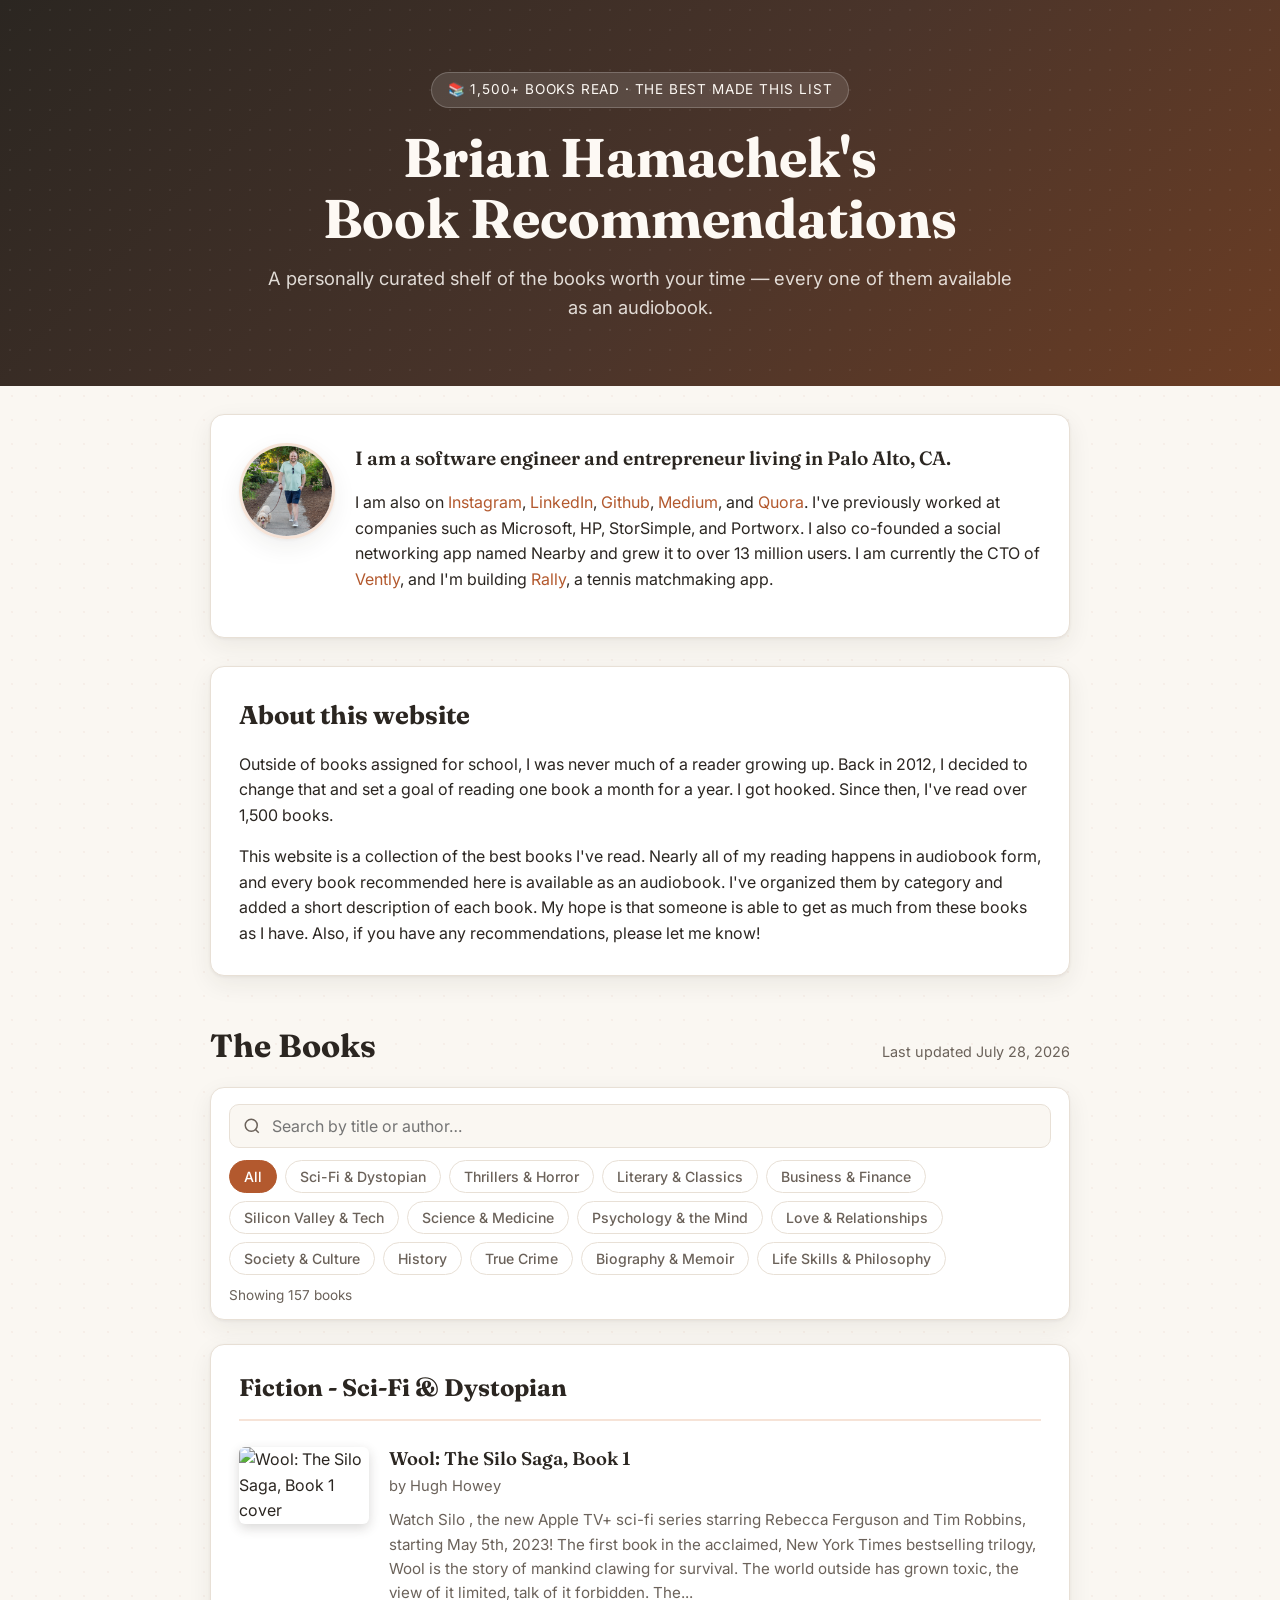
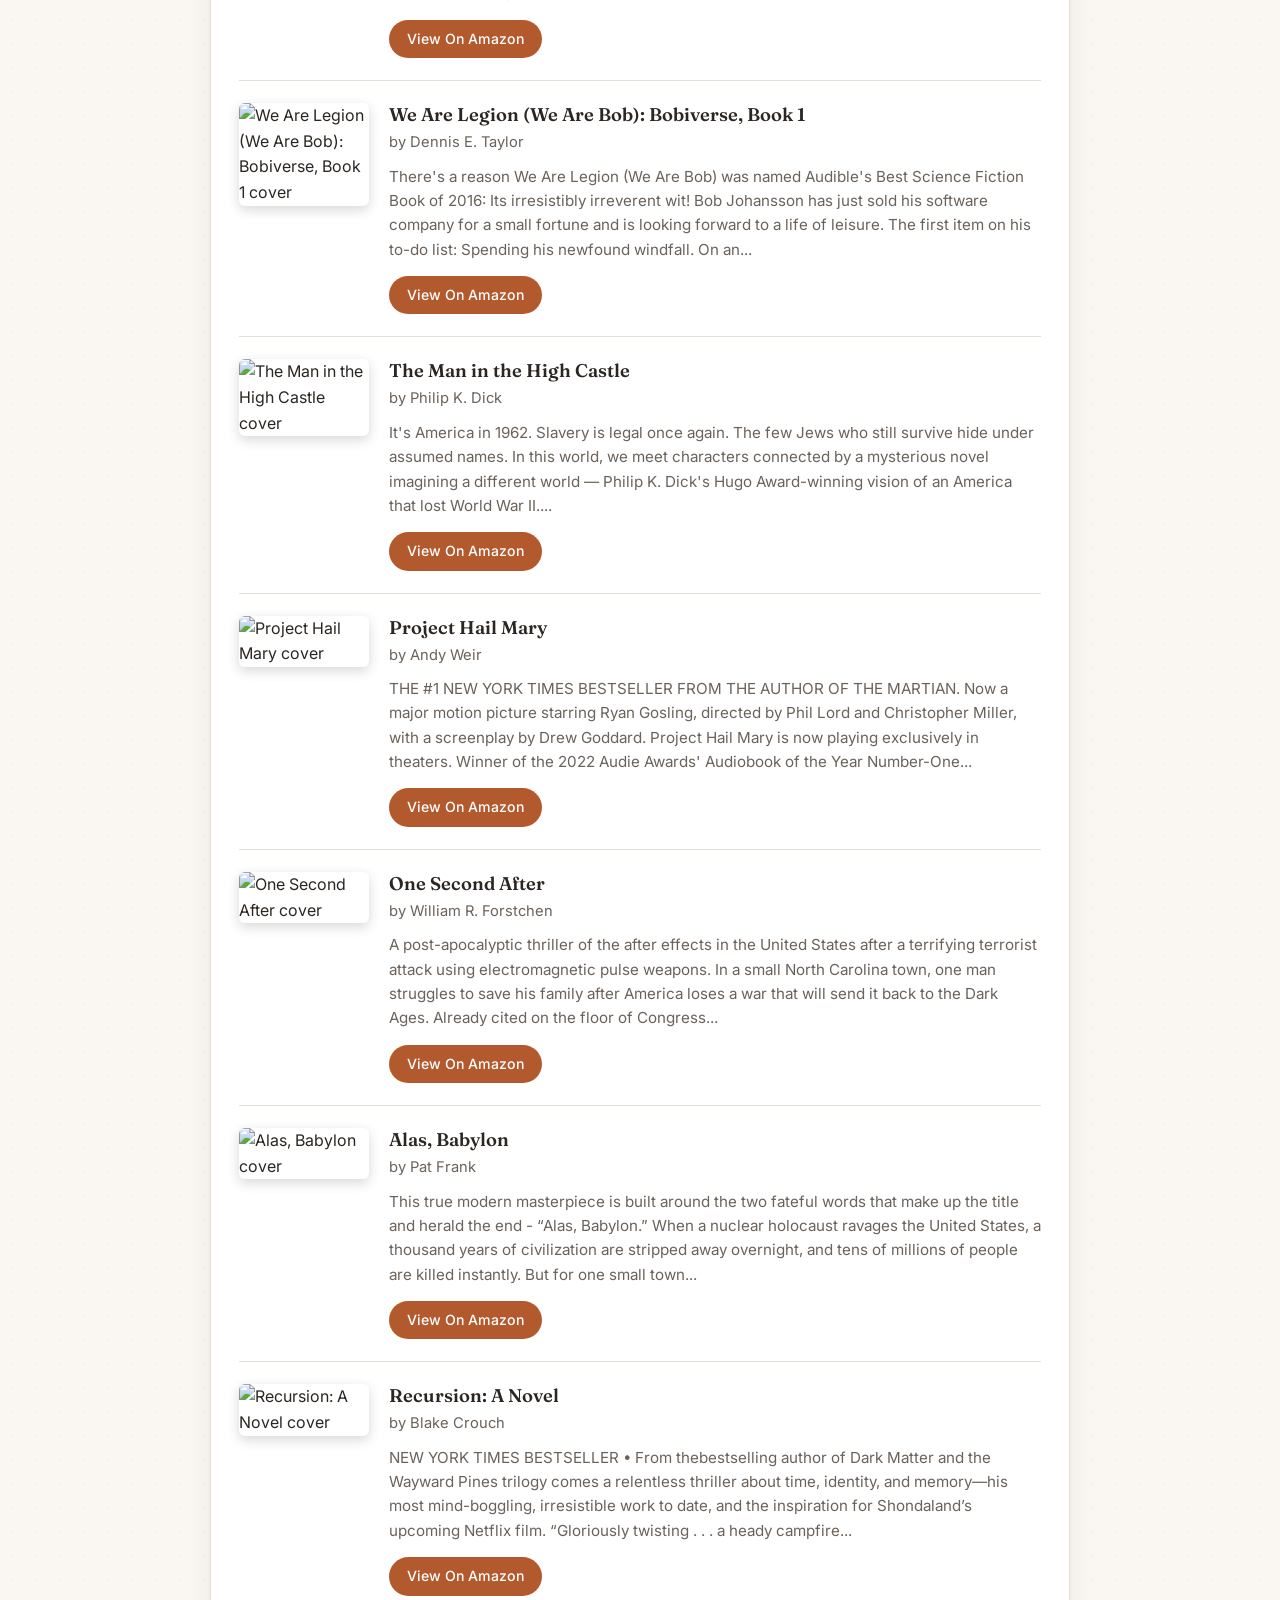
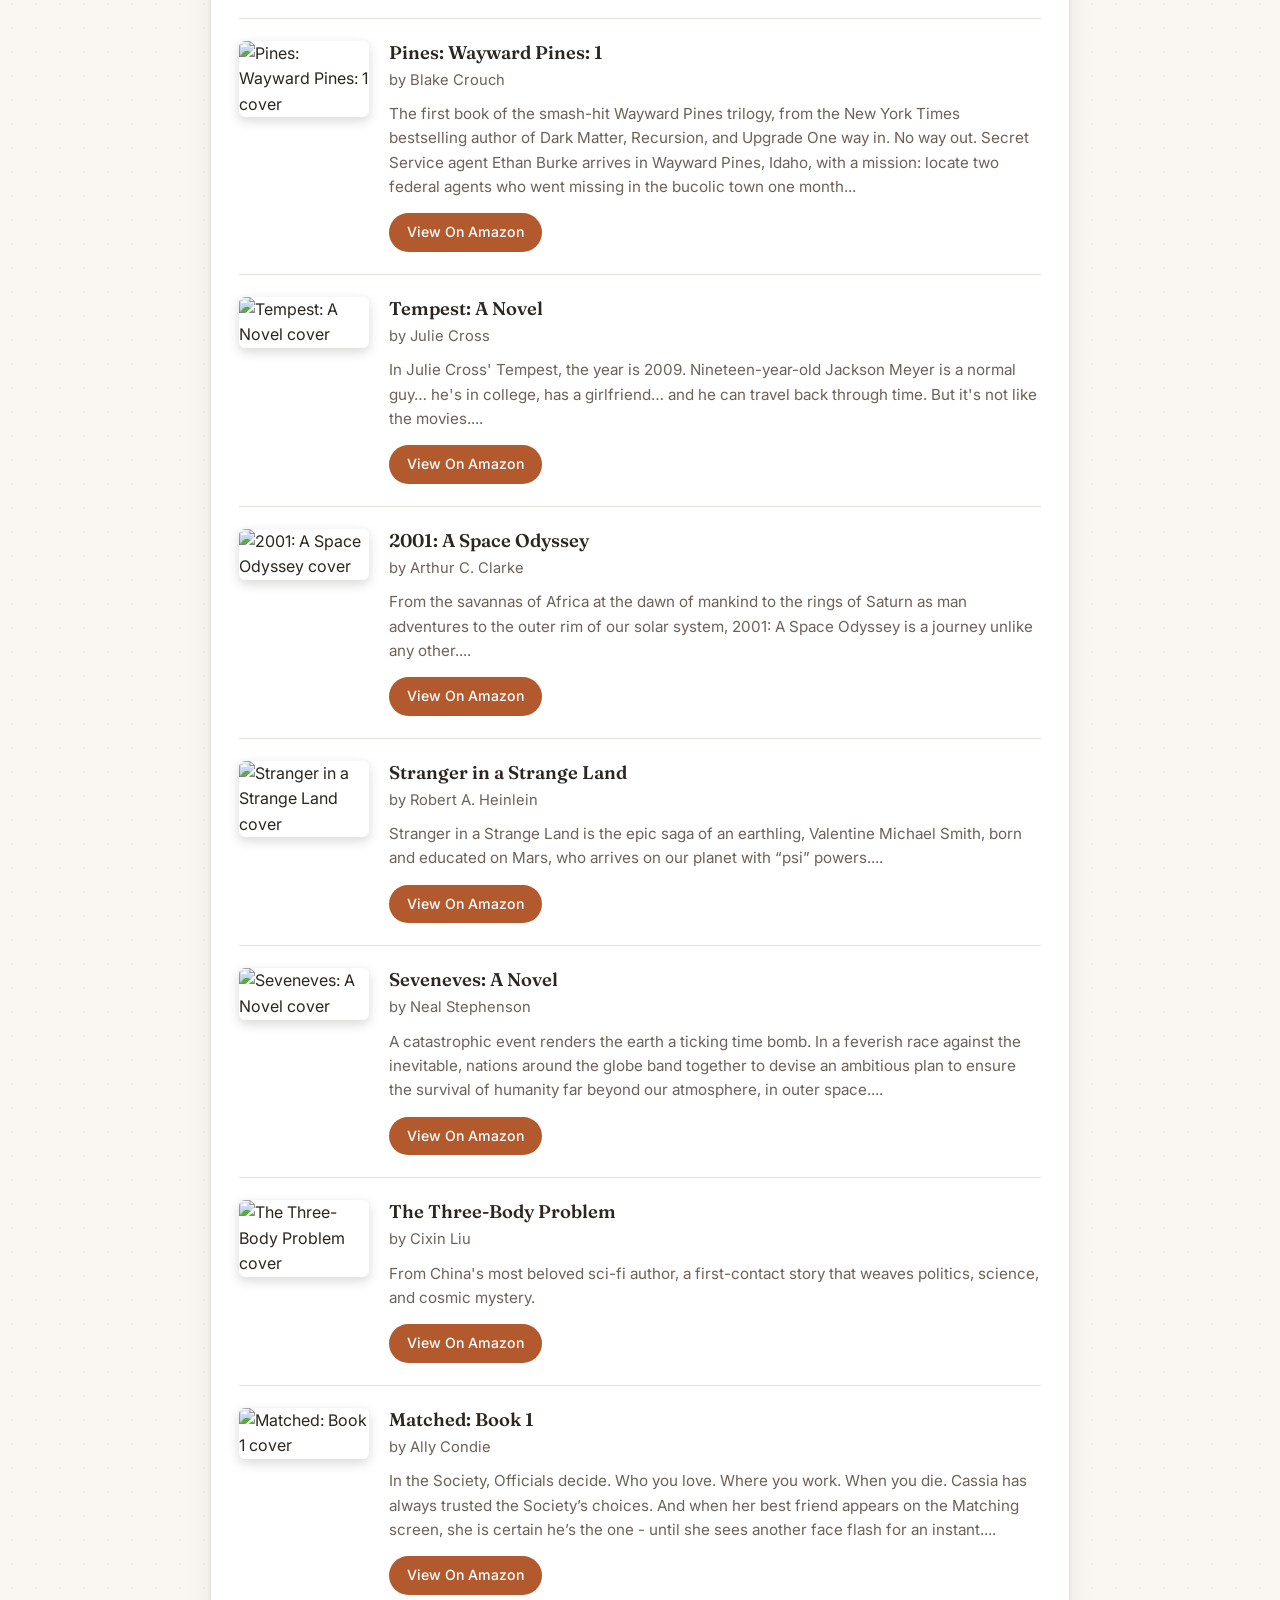
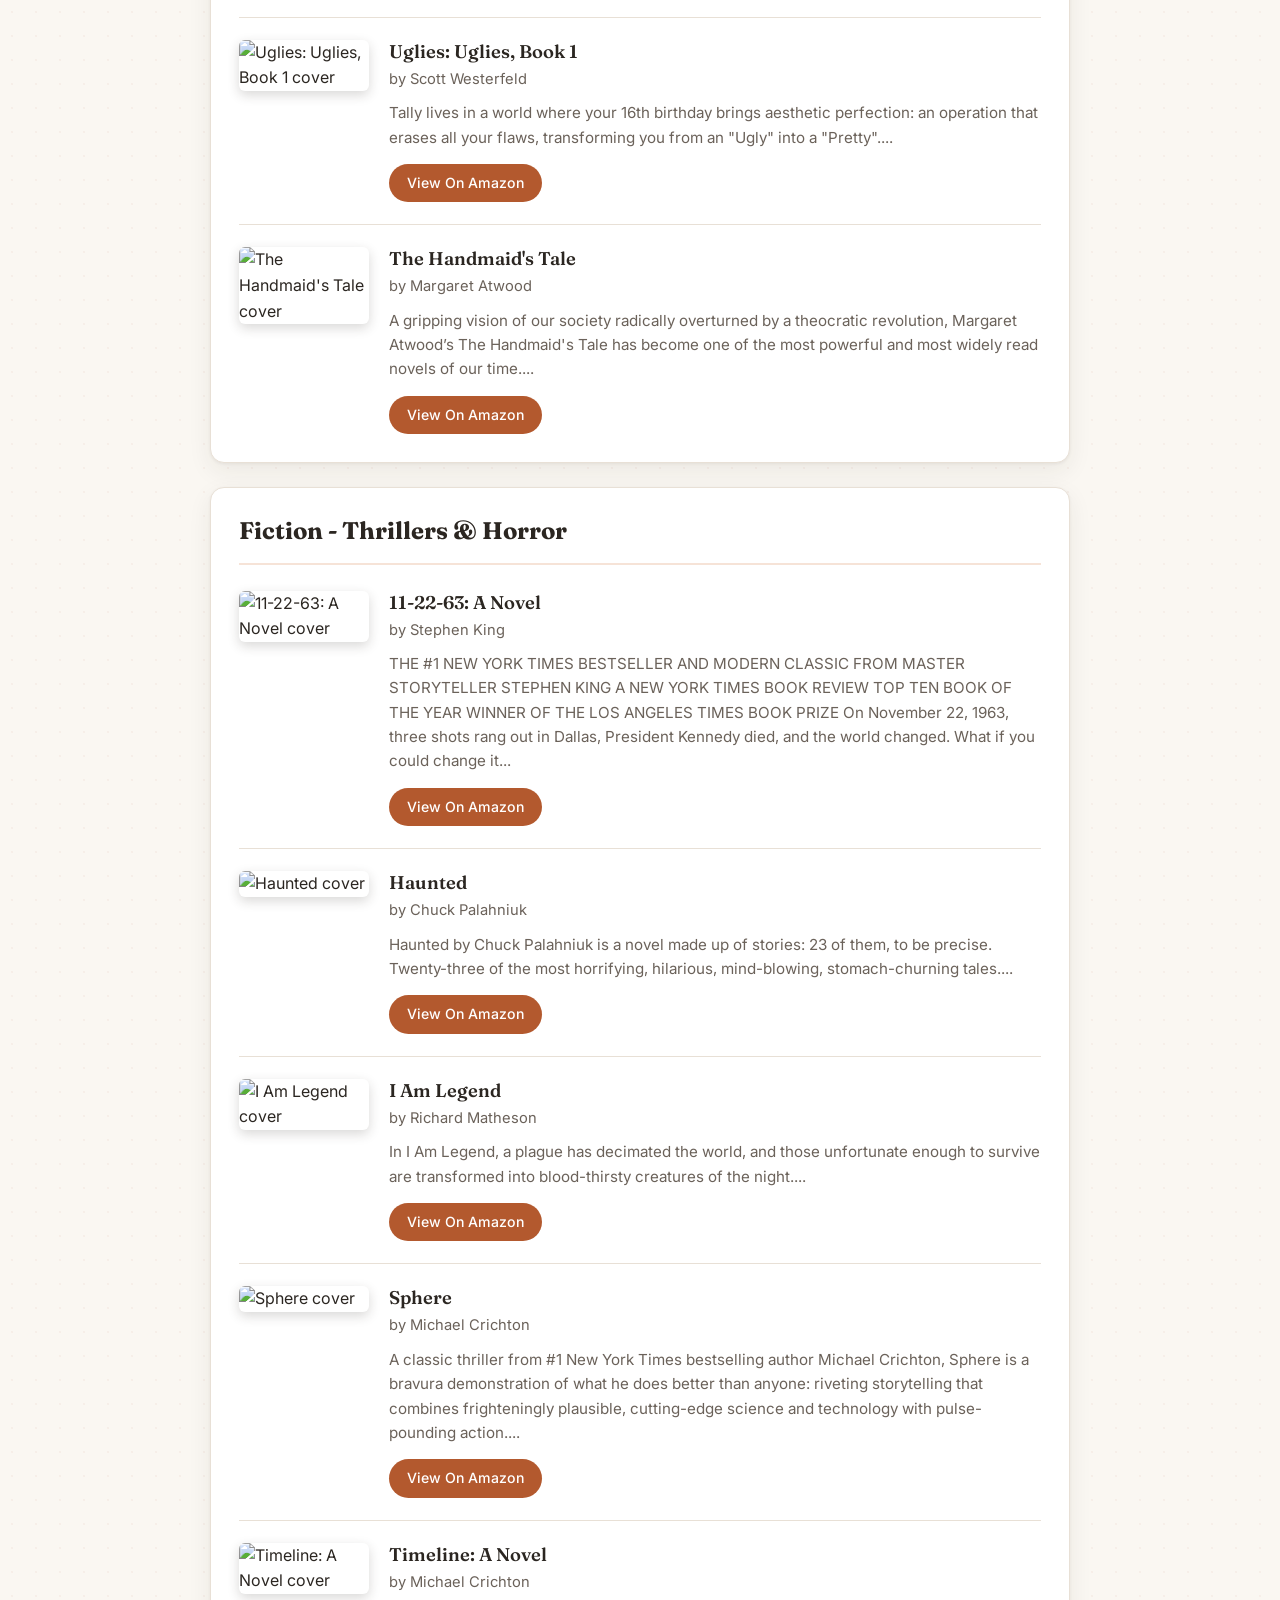
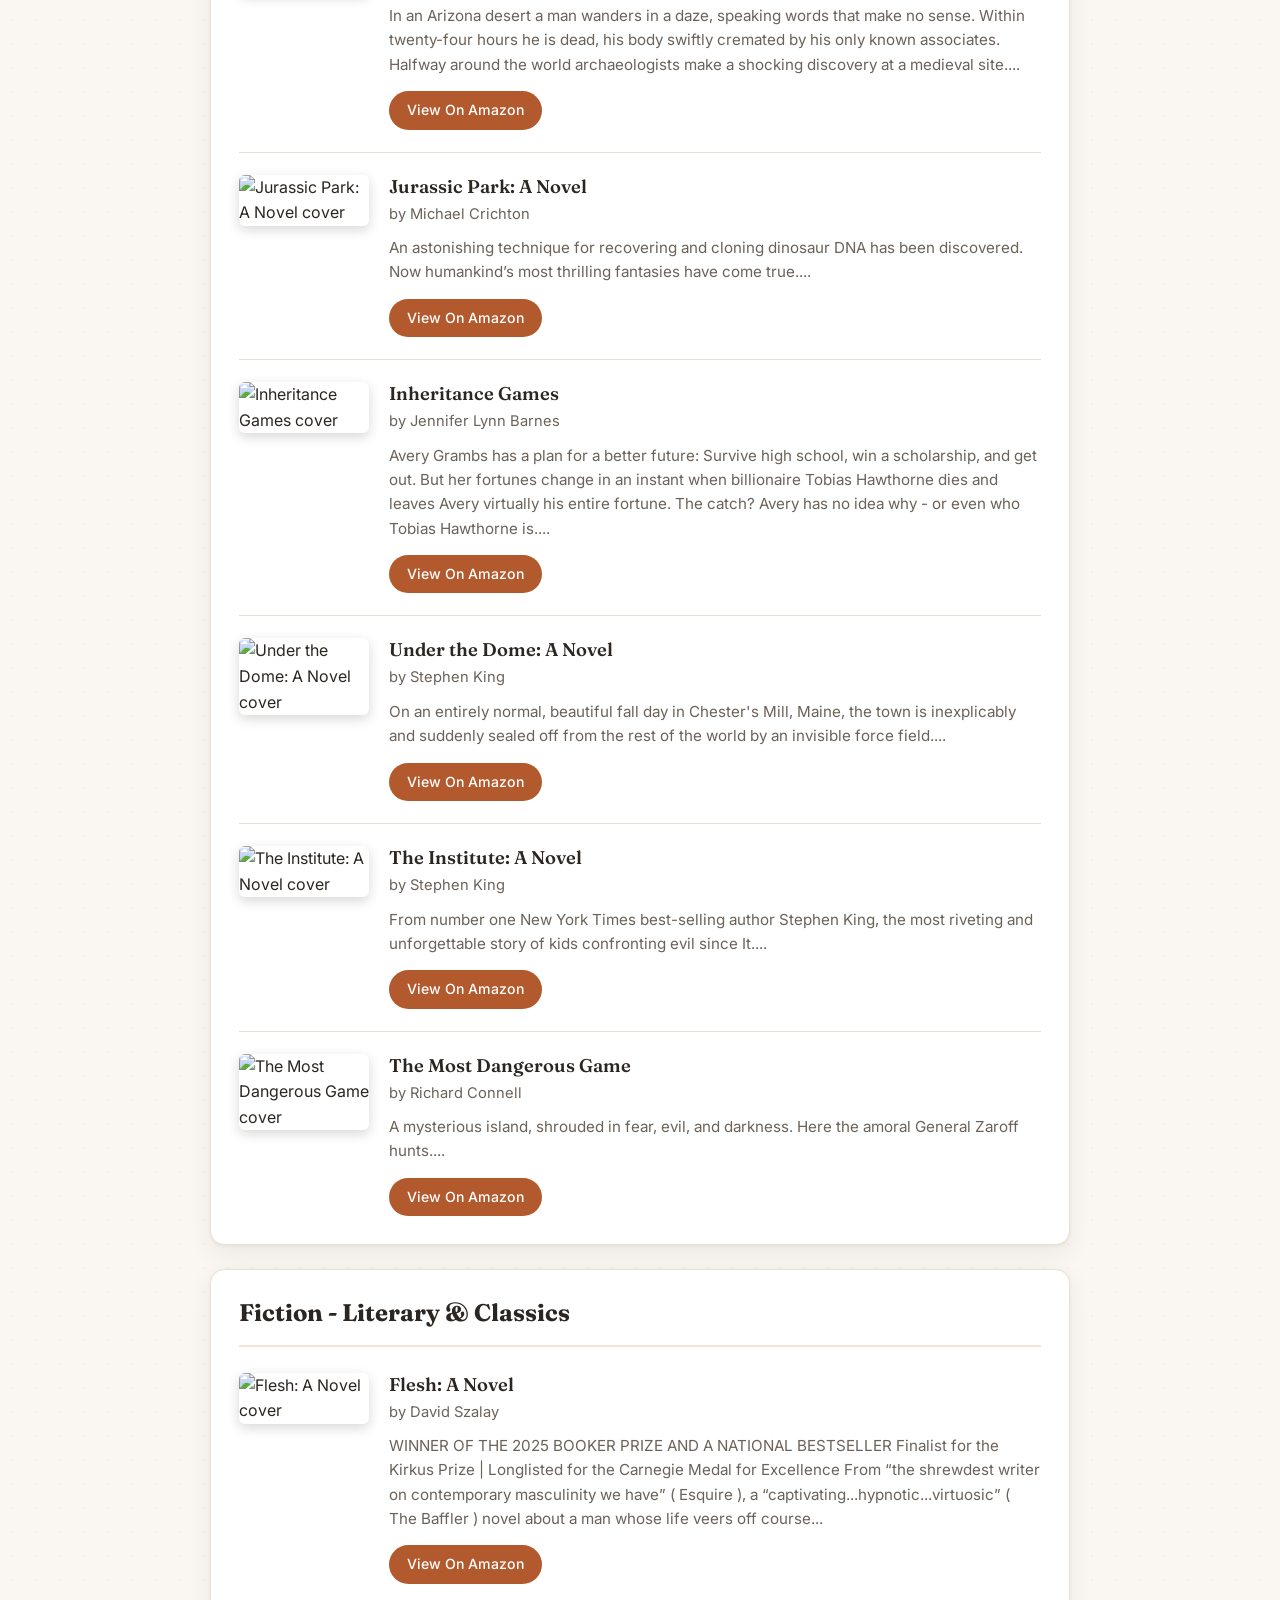
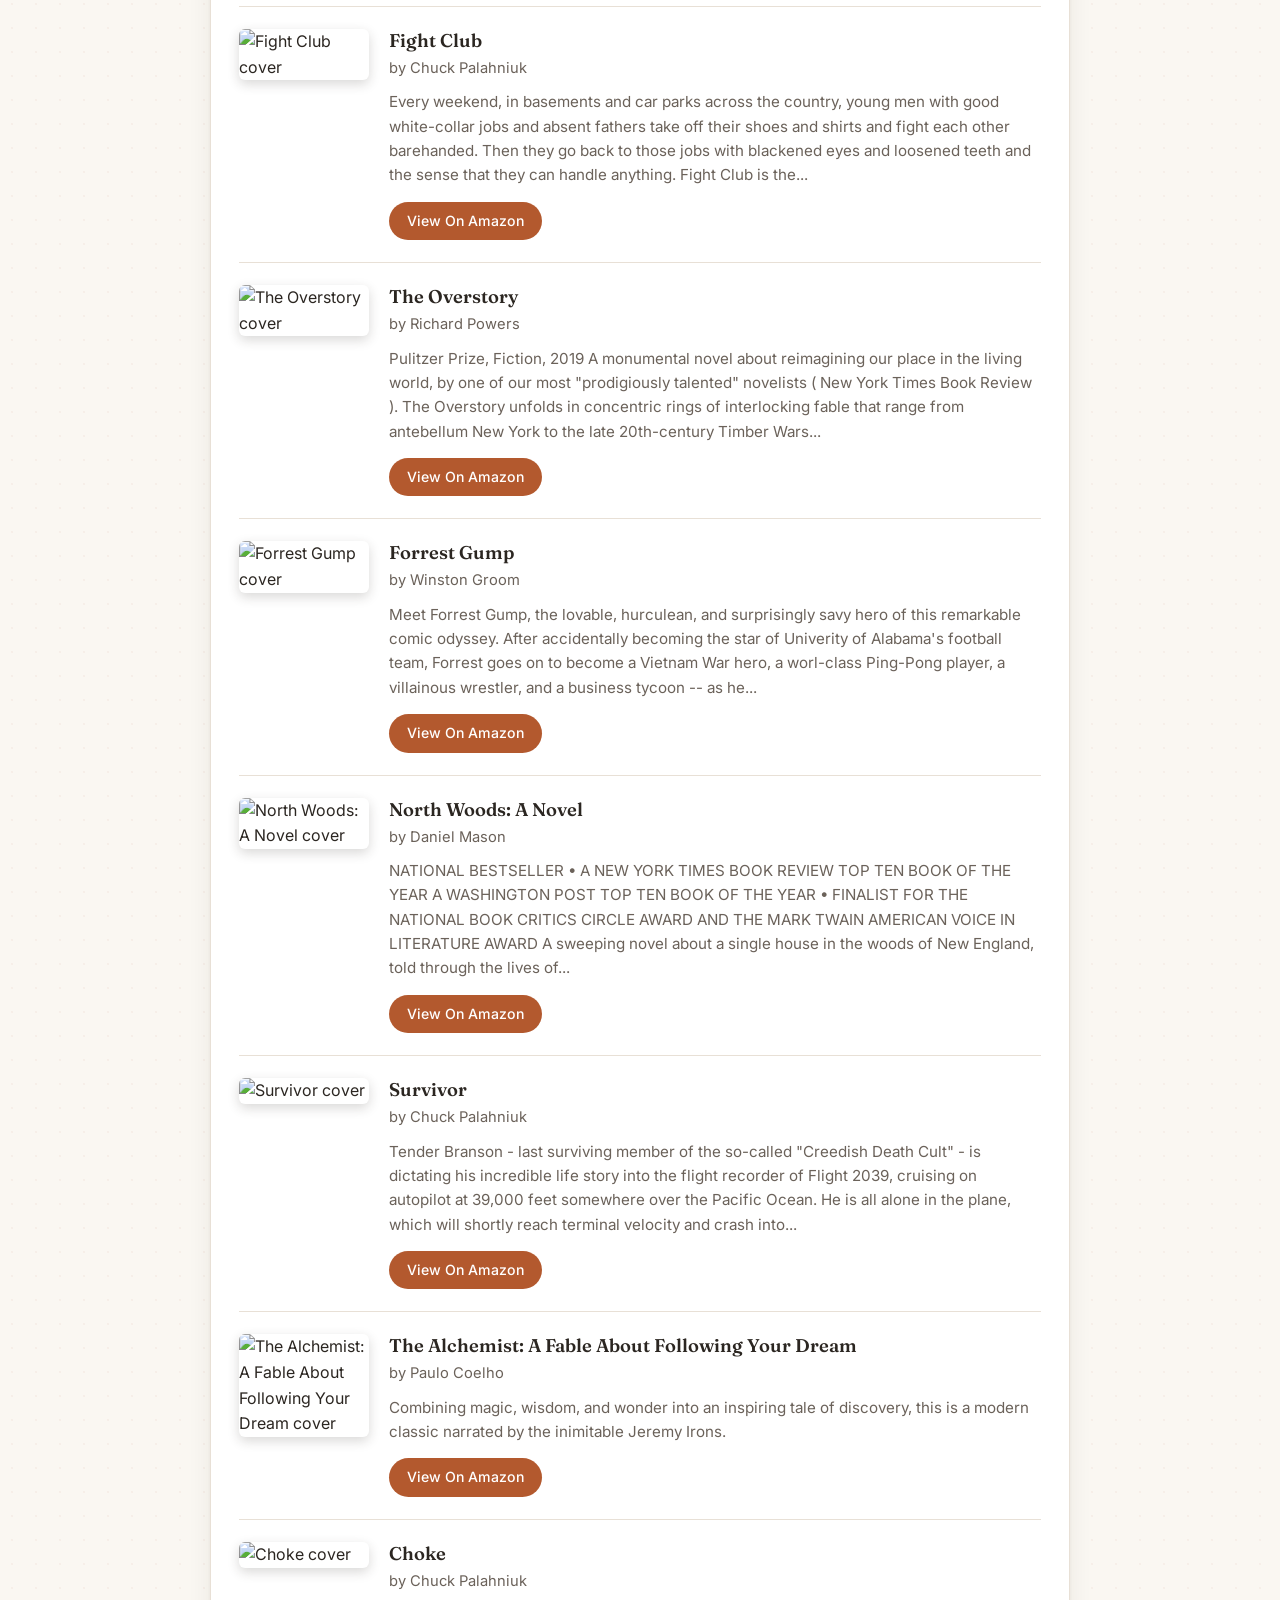
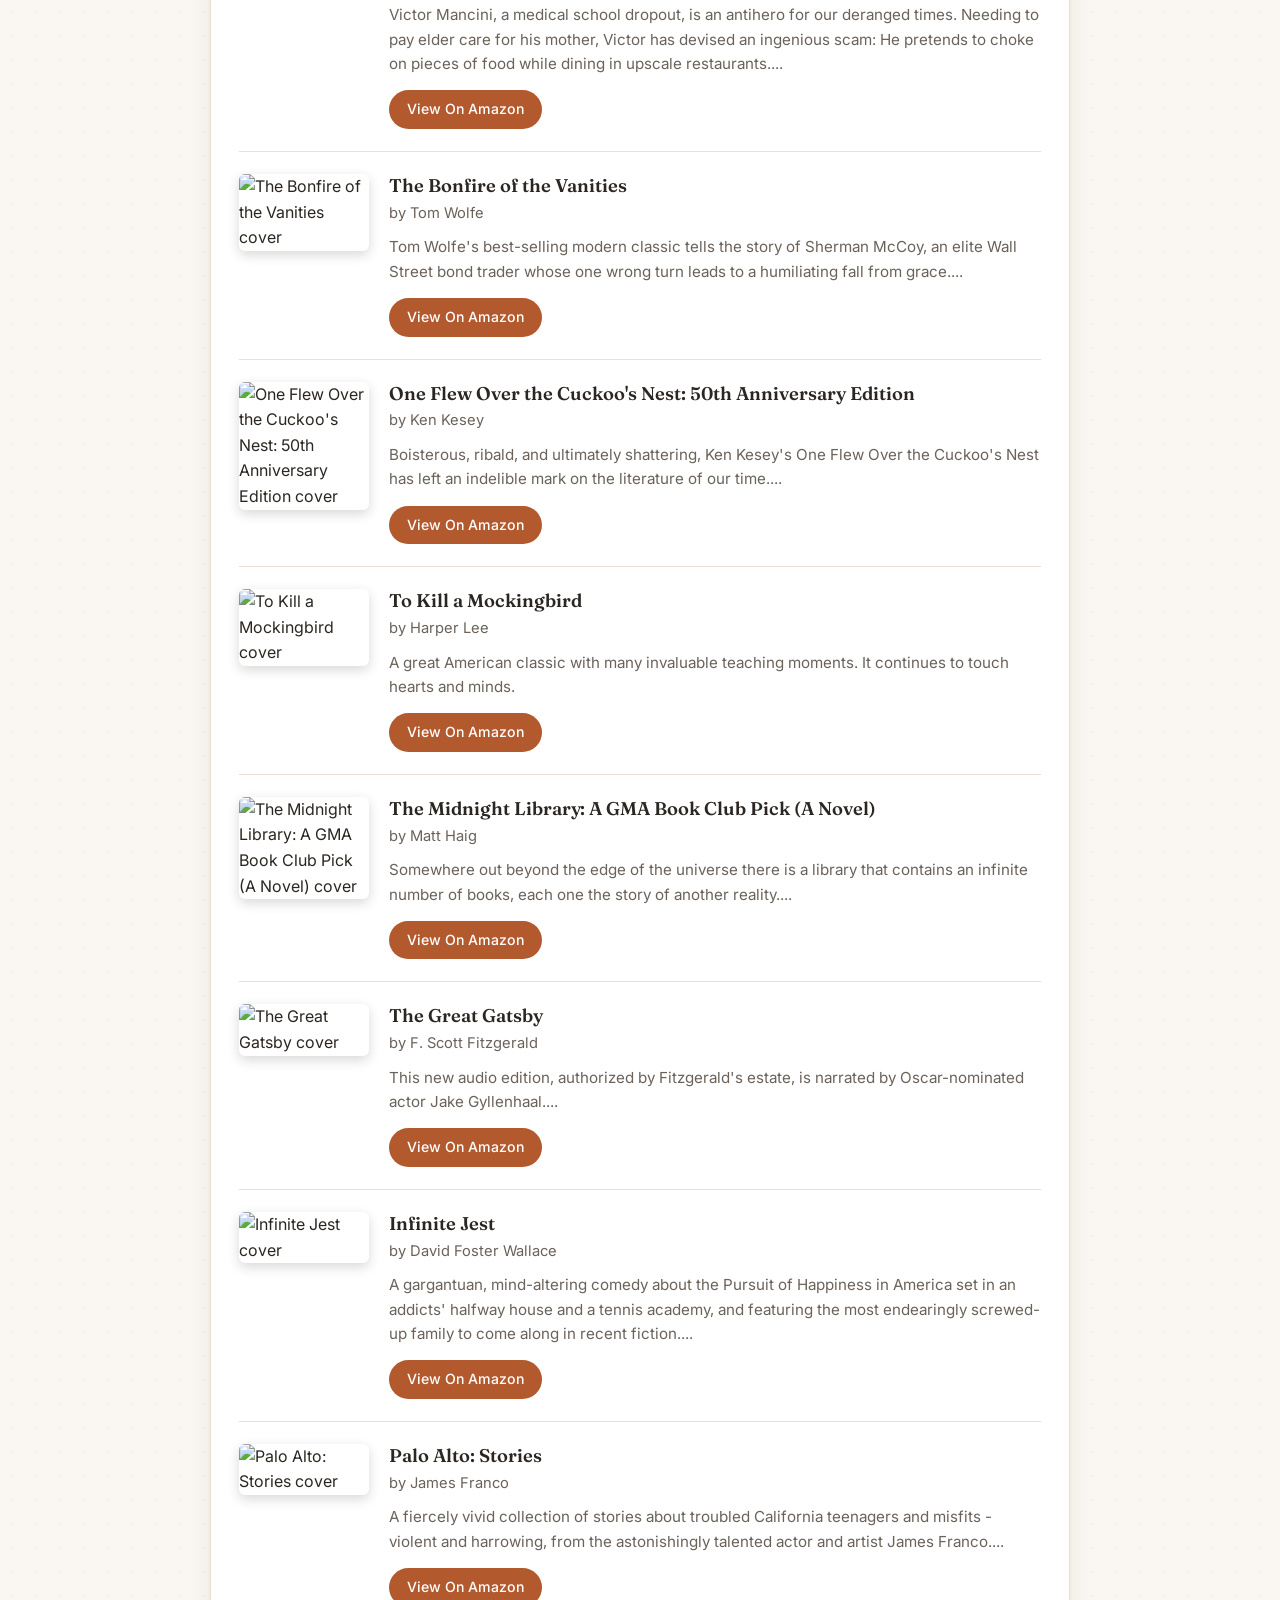
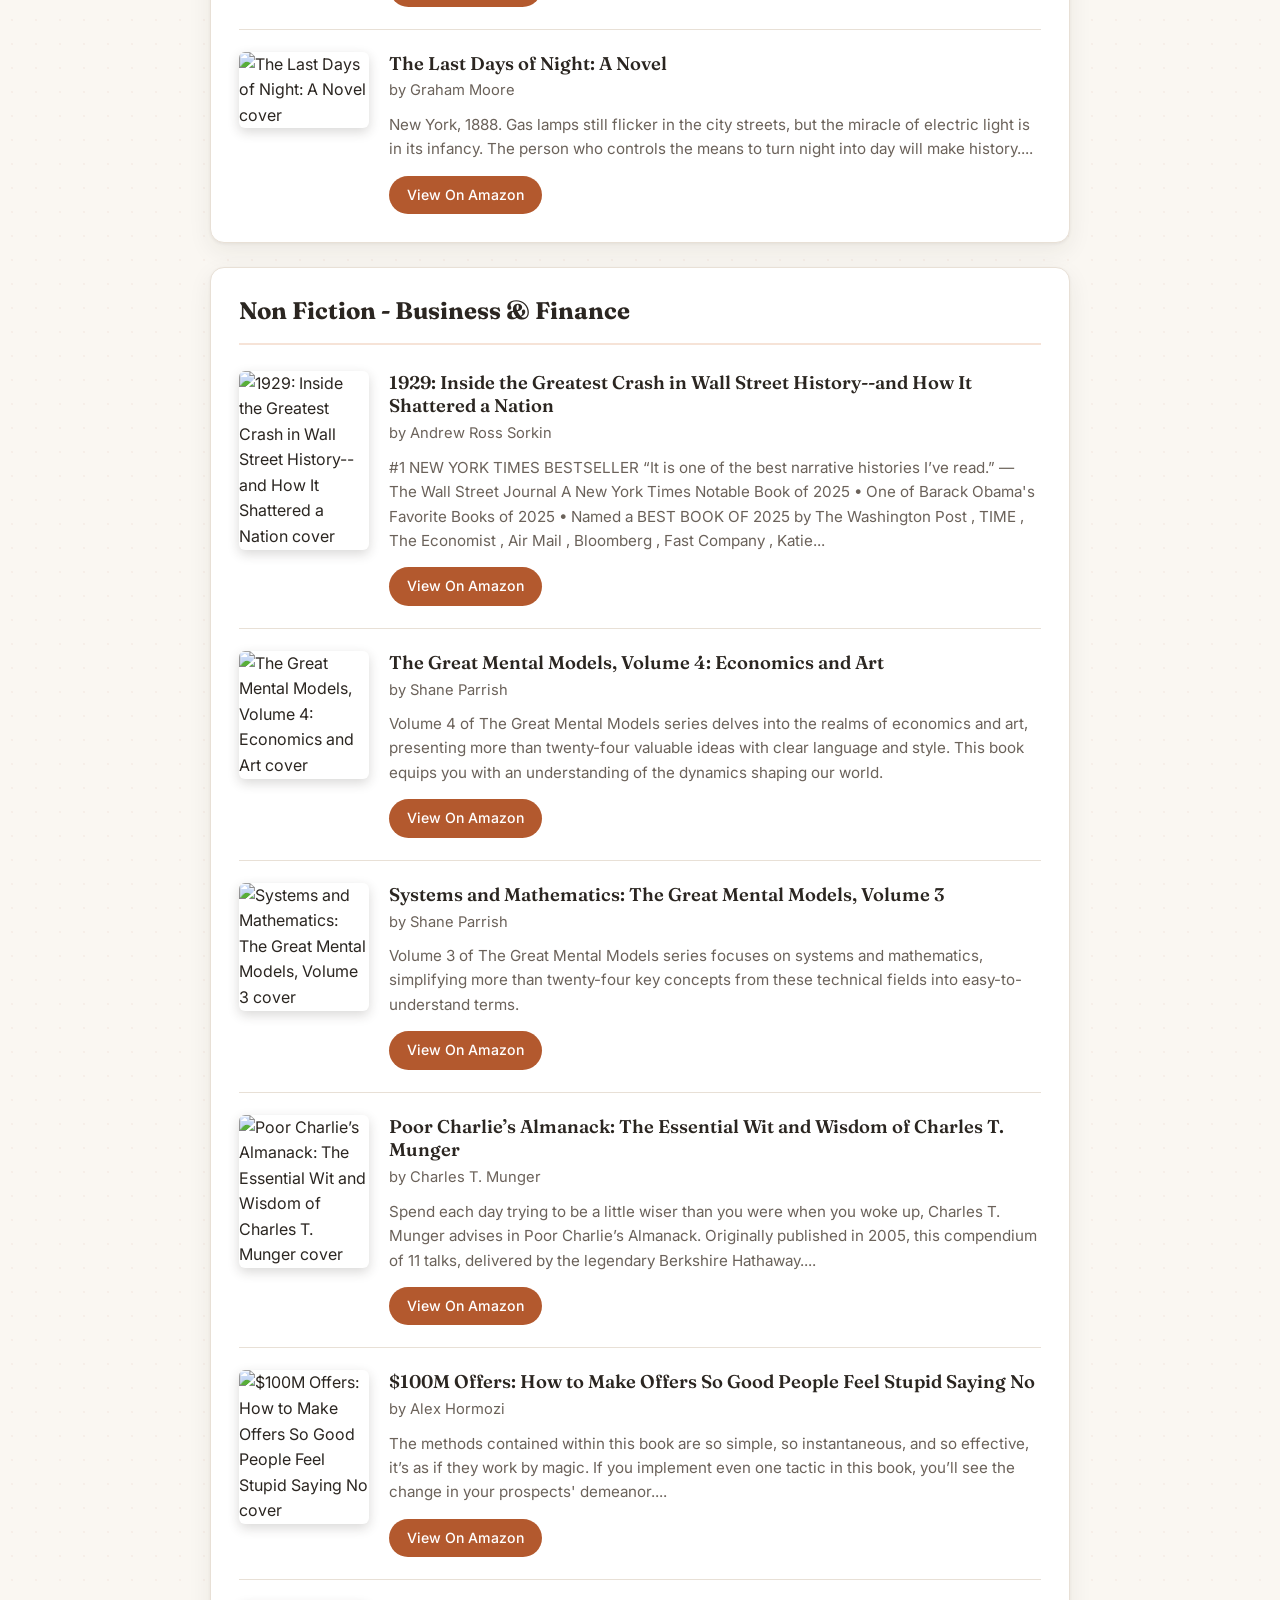
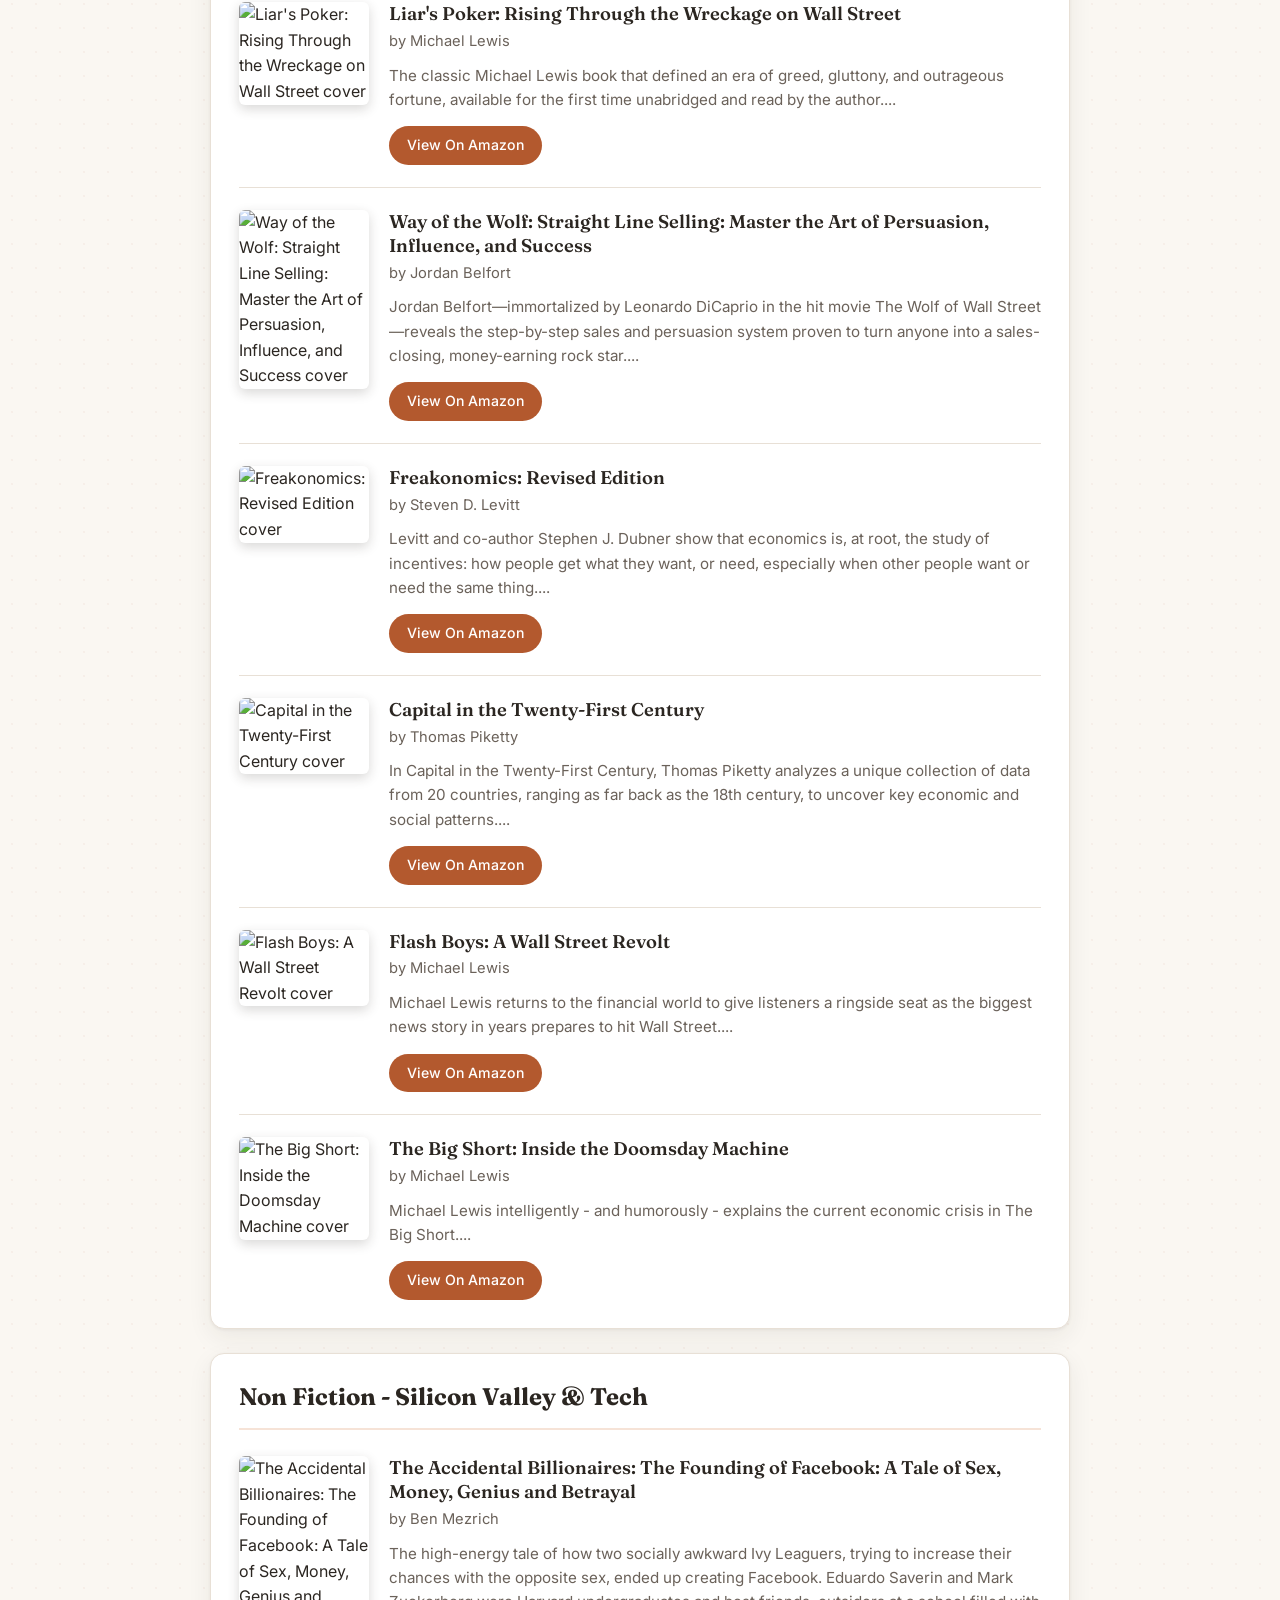
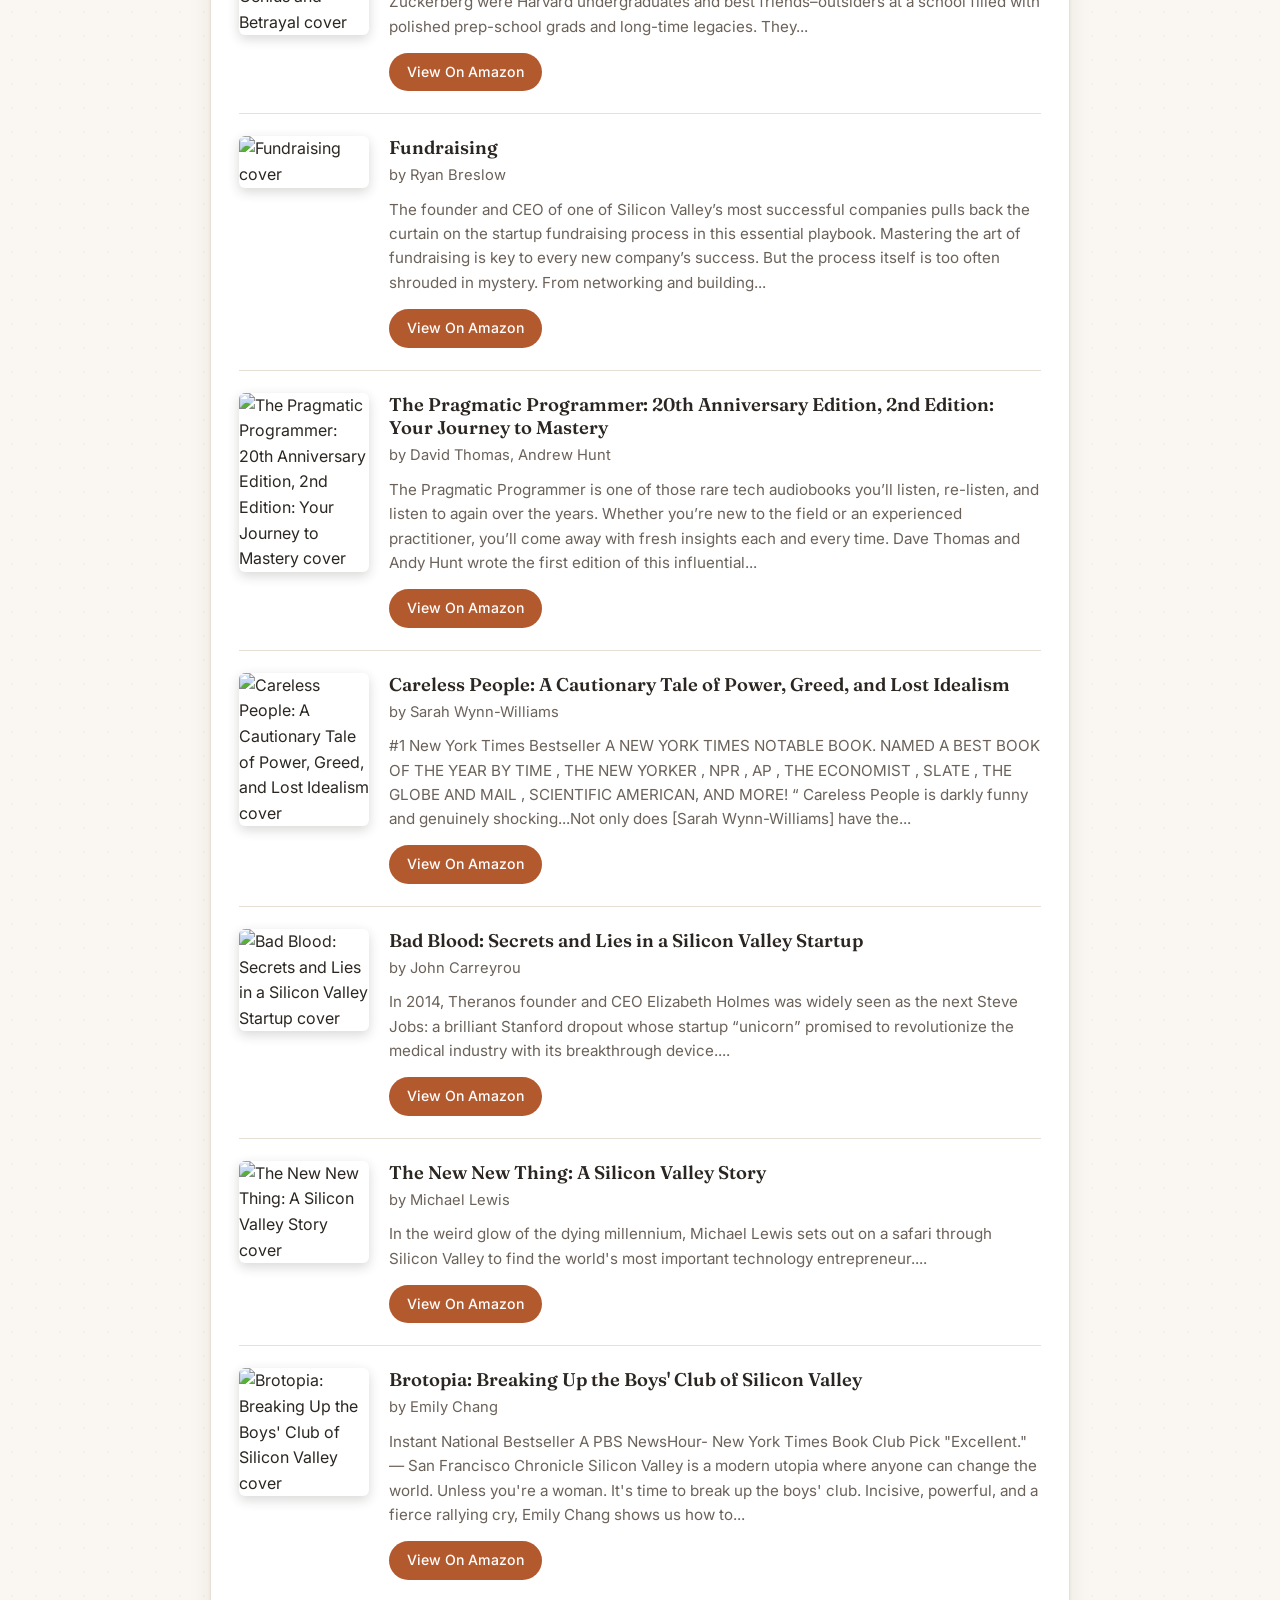
==== index.html @ b2eabf3b "Add README, Rally link, repo footer link, owner-only issues, paragraph blurbs - Bio now mentions bui" ====
<!DOCTYPE html>
<html lang="en">

<head>
    <meta charset="UTF-8">
    <title>Brian Hamachek's Book Recommendations</title>
    <meta name="description"
        content="A curated collection of the best books I've read — over 1,500 books distilled into personal favorites across business, science, history, fiction, and more. Every pick is available as an audiobook.">
    <link rel="preconnect" href="https://fonts.googleapis.com">
    <link rel="preconnect" href="https://fonts.gstatic.com" crossorigin>
    <link
        href="https://fonts.googleapis.com/css2?family=Fraunces:opsz,wght@9..144,600;9..144,700&family=Inter:wght@400;500;600&display=swap"
        rel="stylesheet">
    <link rel="stylesheet" href="styles.css">
    <meta name="viewport" content="width=device-width, initial-scale=1.0">
</head>

<body>

    <header class="hero">
        <div class="hero-inner">
            <p class="hero-eyebrow">📚 1,500+ books read · the best made this list</p>
            <h1>Brian Hamachek's<br>Book Recommendations</h1>
            <p class="hero-tagline">A personally curated shelf of the books worth your time — every one of them available as an audiobook.</p>
        </div>
    </header>

    <main>
        <section>

            <div class="about-me">
                <div class="about-me-flex">
                    <img src="me.jpg" alt="Brian Hamachek" class="profile-photo" />
                    <div>
                        <p class="intro">I am a software engineer and entrepreneur living in Palo Alto, CA.</p>
                        <p>
                            I am also on <a target="_blank"
                                href="https://www.instagram.com/brianhamachek/">Instagram</a>,
                            <a target="_blank" href="https://www.linkedin.com/in/brianhamachek/">LinkedIn</a>,
                            <a target="_blank" href="https://www.github.com/brianhama">Github</a>, <a target="_blank"
                                href="https://www.medium.com/@brianhama">Medium</a>, and <a target="_blank"
                                href="https://www.quora.com/profile/Brian-P-Hamachek">Quora</a>. I've previously worked
                            at companies
                            such as Microsoft, HP, StorSimple, and Portworx. I also co-founded a social networking app
                            named Nearby
                            and grew it to over 13 million users. I am currently the CTO of <a target="_blank"
                                href="https://ventlyapp.com">Vently</a>, and I'm building <a target="_blank"
                                href="https://www.rallymatchmaking.com">Rally</a>, a tennis matchmaking app.
                        </p>
                    </div>
                </div>
            </div>
        </section>

        <section>
            <div class="story-card">
                <h3 class="section-heading">About this website</h3>
                <p>Outside of books assigned for school, I was never much of a reader growing up. Back in 2012, I
                    decided to change that and set a goal of reading one book a month for a year. I got hooked. Since
                    then, I've read over 1,500 books.</p>
                <p>This website is a collection of the best books I've read. Nearly all of my reading happens in audiobook form, and every book recommended here is available as an audiobook. I've organized them by category and added a
                    short description of each book. My hope is that someone is able to get as much from these books as I
                    have. Also, if you have any recommendations, please let me know!</p>
            </div>
        </section>

        <section id="books">
            <div class="books-header">
                <h3 class="section-heading">The Books</h3>
                <p class="last-updated" id="last-updated">Last updated January 23, 2025</p>
            </div>

            <div class="filter-bar">
                <div class="search-wrap">
                    <svg class="search-icon" viewBox="0 0 24 24" fill="none" stroke="currentColor" stroke-width="2"
                        aria-hidden="true">
                        <circle cx="11" cy="11" r="8"></circle>
                        <line x1="21" y1="21" x2="16.65" y2="16.65"></line>
                    </svg>
                    <input type="search" id="book-search" placeholder="Search by title or author…"
                        aria-label="Search books" oninput="applyFilters()">
                </div>
                <div class="genre-pills" id="genre-pills" role="group" aria-label="Filter by genre">
                    <button class="pill active" data-category="all" onclick="changeCategory('all', this)">All</button>
                </div>
                <p class="result-count" id="result-count" aria-live="polite"></p>
            </div>

                <div id="book-list"></div>

        </section>
    </main>

    <footer class="site-footer">
        <p>Made with ☕ and a lot of audiobook hours by <a target="_blank"
                href="https://www.linkedin.com/in/brianhamachek/">Brian Hamachek</a>.</p>
        <p class="footer-note">Links go to Audible/Amazon. Happy reading!</p>
        <p class="footer-note">This site is <a target="_blank"
                href="https://github.com/brianhama/book-website">open source on GitHub</a>.</p>
    </footer>

    <button id="back-to-top" aria-label="Back to top" onclick="window.scrollTo({top: 0, behavior: 'smooth'})">↑</button>

    <script type="text/javascript">

        var activeCategory = "all";

        function esc(s) {
            var d = document.createElement('div');
            d.textContent = s || '';
            return d.innerHTML;
        }

        function renderBooks(data) {
            var listEl = document.getElementById('book-list');
            var htmlParts = data.categories.map(function (cat) {
                var books = cat.books.map(function (b) {
                    return '<div class="book">' +
                        '<img class="cover-image" loading="lazy" src="' + esc(b.cover) + '" alt="' + esc(b.title) + ' cover">' +
                        '<div class="book-details">' +
                        '<p class="book-title">' + esc(b.title) + '</p>' +
                        '<p class="book-author">' + esc(b.author) + '</p>' +
                        '<p class="book-blurb">' + esc(b.blurb) + '</p>' +
                        '<a class="book-link" target="_blank" rel="noopener" href="' + esc(b.link) + '">View On Amazon</a>' +
                        '</div></div>';
                }).join('');
                return '<div class="category-container" id="' + esc(cat.id) + '"><h2>' + esc(cat.name) + '</h2>' + books + '</div>';
            });
            listEl.innerHTML = htmlParts.join('');
            var pillsEl = document.getElementById('genre-pills');
            data.categories.forEach(function (cat) {
                var btn = document.createElement('button');
                btn.className = 'pill';
                btn.dataset.category = cat.id;
                btn.textContent = cat.name.replace(/^(Non Fiction|Fiction) - /, '');
                btn.onclick = function () { changeCategory(cat.id, btn); };
                pillsEl.appendChild(btn);
            });
            var updated = document.getElementById('last-updated');
            if (updated && data.lastUpdated) {
                updated.textContent = 'Last updated ' + data.lastUpdated;
            }
            applyFilters();
        }

        function changeCategory(category, pillEl) {
            activeCategory = category;
            var pills = document.querySelectorAll('.pill');
            pills.forEach(function (p) { p.classList.remove('active'); });
            if (pillEl) { pillEl.classList.add('active'); }
            applyFilters();
        }

        function applyFilters() {
            var query = document.getElementById('book-search').value.trim().toLowerCase();
            var containers = document.getElementsByClassName('category-container');
            var visibleBooks = 0;

            for (var i = 0; i < containers.length; i++) {
                var container = containers[i];
                var inCategory = (activeCategory === "all" || container.id === activeCategory);
                var books = container.getElementsByClassName('book');
                var visibleInContainer = 0;

                for (var j = 0; j < books.length; j++) {
                    var book = books[j];
                    var matches = true;
                    if (query) {
                        var title = (book.querySelector('.book-title') || {}).textContent || '';
                        var author = (book.querySelector('.book-author') || {}).textContent || '';
                        matches = (title + ' ' + author).toLowerCase().indexOf(query) !== -1;
                    }
                    var show = inCategory && matches;
                    book.style.display = show ? '' : 'none';
                    if (show) { visibleInContainer++; }
                }

                container.style.display = visibleInContainer > 0 ? '' : 'none';
                visibleBooks += visibleInContainer;
            }

            var count = document.getElementById('result-count');
            if (visibleBooks === 0) {
                count.textContent = 'No books match — try a different search or genre.';
            } else {
                count.textContent = 'Showing ' + visibleBooks + ' book' + (visibleBooks === 1 ? '' : 's');
            }
        }

        window.addEventListener('scroll', function () {
            var btn = document.getElementById('back-to-top');
            btn.classList.toggle('visible', window.scrollY > 600);
        });

        fetch('books.json')
            .then(function (r) { return r.json(); })
            .then(renderBooks)
            .catch(function (e) {
                document.getElementById('book-list').innerHTML =
                    '<p class="result-count">Could not load the book list. Please refresh the page.</p>';
            });

    </script>

</body>

</html>
---- styles.css ----
/* ============ Design tokens ============ */
:root {
  --bg: #faf7f2;
  --surface: #ffffff;
  --ink: #2b2621;
  --ink-soft: #6b625a;
  --accent: #b3592e;
  --accent-dark: #93441f;
  --accent-soft: #f6e3d7;
  --line: #e8e0d6;
  --shadow: 0 1px 3px rgba(43, 38, 33, 0.06), 0 8px 24px rgba(43, 38, 33, 0.07);
  --shadow-hover: 0 4px 8px rgba(43, 38, 33, 0.08), 0 16px 40px rgba(43, 38, 33, 0.12);
  --radius: 14px;
  --serif: 'Fraunces', Georgia, serif;
  --sans: 'Inter', -apple-system, 'Segoe UI', Arial, sans-serif;
}

* {
  box-sizing: border-box;
}

html {
  scroll-behavior: smooth;
}

body {
  font-family: var(--sans);
  margin: 0;
  background-color: var(--bg);
  background-image: radial-gradient(rgba(179, 89, 46, 0.05) 1px, transparent 1px);
  background-size: 24px 24px;
  color: var(--ink);
  line-height: 1.6;
}

a {
  text-decoration: none;
  color: var(--accent);
}

a:hover {
  text-decoration: underline;
}

main {
  max-width: 900px;
  margin: 0 auto;
  padding: 0 20px 60px;
}

/* ============ Hero ============ */
.hero {
  background: linear-gradient(135deg, #2b2621 0%, #4a342a 55%, #6b3d24 100%);
  color: #fdf9f4;
  padding: 72px 20px 64px;
  text-align: center;
  position: relative;
  overflow: hidden;
}

.hero::after {
  content: "";
  position: absolute;
  inset: 0;
  background-image: radial-gradient(rgba(255, 255, 255, 0.06) 1px, transparent 1px);
  background-size: 20px 20px;
  pointer-events: none;
}

.hero-inner {
  position: relative;
  z-index: 1;
  max-width: 760px;
  margin: 0 auto;
}

.hero-eyebrow {
  display: inline-block;
  font-size: 0.85em;
  letter-spacing: 0.06em;
  text-transform: uppercase;
  background: rgba(255, 255, 255, 0.12);
  border: 1px solid rgba(255, 255, 255, 0.2);
  border-radius: 100px;
  padding: 6px 16px;
  margin: 0 0 20px;
}

.hero h1 {
  font-family: var(--serif);
  font-size: clamp(2.1em, 5.5vw, 3.4em);
  line-height: 1.12;
  margin: 0 0 14px;
  font-weight: 700;
}

.hero-tagline {
  font-size: 1.15em;
  color: rgba(253, 249, 244, 0.85);
  margin: 0;
}

/* ============ About cards ============ */
.about-me,
.story-card {
  background-color: var(--surface);
  border: 1px solid var(--line);
  border-radius: var(--radius);
  box-shadow: var(--shadow);
  padding: 28px;
  margin-top: 28px;
}

.about-me-flex {
  display: flex;
  align-items: flex-start;
  gap: 20px;
}

.profile-photo {
  width: 96px;
  height: 96px;
  border-radius: 50%;
  object-fit: cover;
  flex-shrink: 0;
  border: 3px solid var(--accent-soft);
  box-shadow: var(--shadow);
}

.intro {
  margin: 0 0 8px;
  font-family: var(--serif);
  font-size: 1.2em;
  font-weight: 600;
}

.section-heading {
  font-family: var(--serif);
  font-size: 1.6em;
  font-weight: 700;
  margin: 0 0 12px;
}

.story-card p:last-child {
  margin-bottom: 0;
}

/* ============ Books header & filter bar ============ */
.books-header {
  display: flex;
  align-items: baseline;
  justify-content: space-between;
  flex-wrap: wrap;
  gap: 8px;
  margin: 44px 0 16px;
}

.books-header .section-heading {
  font-size: 2em;
  margin: 0;
}

.last-updated {
  color: var(--ink-soft);
  font-size: 0.9em;
  margin: 0;
}

.filter-bar {
  position: sticky;
  top: 0;
  z-index: 10;
  background: var(--surface);
  border: 1px solid var(--line);
  border-radius: var(--radius);
  box-shadow: var(--shadow);
  padding: 16px 18px 12px;
}

.search-wrap {
  position: relative;
  margin-bottom: 12px;
}

.search-icon {
  position: absolute;
  left: 14px;
  top: 50%;
  transform: translateY(-50%);
  width: 18px;
  height: 18px;
  color: var(--ink-soft);
  pointer-events: none;
}

#book-search {
  width: 100%;
  font-family: var(--sans);
  font-size: 1em;
  padding: 11px 14px 11px 42px;
  border: 1.5px solid var(--line);
  border-radius: 10px;
  background: var(--bg);
  color: var(--ink);
  transition: border-color 0.2s ease, box-shadow 0.2s ease;
}

#book-search:focus {
  outline: none;
  border-color: var(--accent);
  box-shadow: 0 0 0 3px rgba(179, 89, 46, 0.15);
}

.genre-pills {
  display: flex;
  flex-wrap: wrap;
  gap: 8px;
}

.pill {
  font-family: var(--sans);
  font-size: 0.88em;
  font-weight: 500;
  padding: 7px 14px;
  border-radius: 100px;
  border: 1.5px solid var(--line);
  background: var(--surface);
  color: var(--ink-soft);
  cursor: pointer;
  transition: all 0.15s ease;
}

.pill:hover {
  border-color: var(--accent);
  color: var(--accent);
}

.pill.active {
  background: var(--accent);
  border-color: var(--accent);
  color: #fff;
}

.result-count {
  margin: 10px 0 0;
  font-size: 0.85em;
  color: var(--ink-soft);
}

/* ============ Category sections ============ */
.category-container {
  background-color: var(--surface);
  border: 1px solid var(--line);
  border-radius: var(--radius);
  box-shadow: var(--shadow);
  padding: 24px 28px;
  margin-top: 24px;
}

.category-container h2 {
  font-family: var(--serif);
  font-style: normal;
  font-weight: 700;
  font-size: 1.5em;
  margin: 0 0 4px;
  padding-bottom: 12px;
  border-bottom: 2px solid var(--accent-soft);
}

/* ============ Book items ============ */
.book {
  display: flex;
  align-items: flex-start;
  gap: 20px;
  padding: 22px 0;
  border-bottom: 1px solid var(--line);
}

.book:last-child {
  border-bottom: none;
  padding-bottom: 4px;
}

.cover-image {
  width: 130px;
  height: auto;
  border-radius: 6px;
  flex-shrink: 0;
  box-shadow: 0 4px 12px rgba(43, 38, 33, 0.18);
  transition: transform 0.25s ease, box-shadow 0.25s ease;
}

.book:hover .cover-image {
  transform: translateY(-4px) rotate(-1deg);
  box-shadow: 0 10px 24px rgba(43, 38, 33, 0.25);
}

.book-details {
  flex: 1;
  min-width: 0;
}

.book-title {
  font-family: var(--serif);
  font-size: 1.15em;
  font-weight: 600;
  line-height: 1.3;
  margin: 0;
  color: var(--ink);
}

.book-author {
  color: var(--ink-soft);
  margin: 4px 0 0;
  font-size: 0.92em;
}

.book-author::before {
  content: "by ";
}

.book-blurb {
  margin: 10px 0 14px;
  line-height: 1.6;
  color: var(--ink-soft);
  font-size: 0.95em;
}

.book-link {
  display: inline-block;
  padding: 8px 18px;
  background-color: var(--accent);
  color: #fff;
  border-radius: 100px;
  font-size: 0.88em;
  font-weight: 500;
  transition: background-color 0.2s ease, transform 0.2s ease;
}

.book-link:hover {
  background-color: var(--accent-dark);
  text-decoration: none;
  transform: translateY(-1px);
}

/* ============ Footer & back-to-top ============ */
.site-footer {
  text-align: center;
  padding: 36px 20px 48px;
  border-top: 1px solid var(--line);
  color: var(--ink-soft);
}

.site-footer p {
  margin: 4px 0;
}

.footer-note {
  font-size: 0.85em;
}

#back-to-top {
  position: fixed;
  right: 22px;
  bottom: 22px;
  width: 46px;
  height: 46px;
  border-radius: 50%;
  border: none;
  background: var(--accent);
  color: #fff;
  font-size: 1.3em;
  cursor: pointer;
  box-shadow: var(--shadow-hover);
  opacity: 0;
  transform: translateY(12px);
  pointer-events: none;
  transition: opacity 0.25s ease, transform 0.25s ease, background-color 0.2s ease;
  z-index: 20;
}

#back-to-top.visible {
  opacity: 1;
  transform: translateY(0);
  pointer-events: auto;
}

#back-to-top:hover {
  background: var(--accent-dark);
}

/* ============ Responsive ============ */
@media (max-width: 768px) {
  .hero {
    padding: 52px 16px 44px;
  }

  main {
    padding: 0 14px 48px;
  }

  .about-me-flex {
    flex-direction: column;
    align-items: center;
    text-align: center;
  }

  .book {
    flex-direction: column;
    align-items: center;
    text-align: center;
  }

  .cover-image {
    width: 140px;
  }

  .filter-bar {
    border-radius: 0 0 var(--radius) var(--radius);
    margin: 0 -14px;
    border-left: none;
    border-right: none;
  }
}
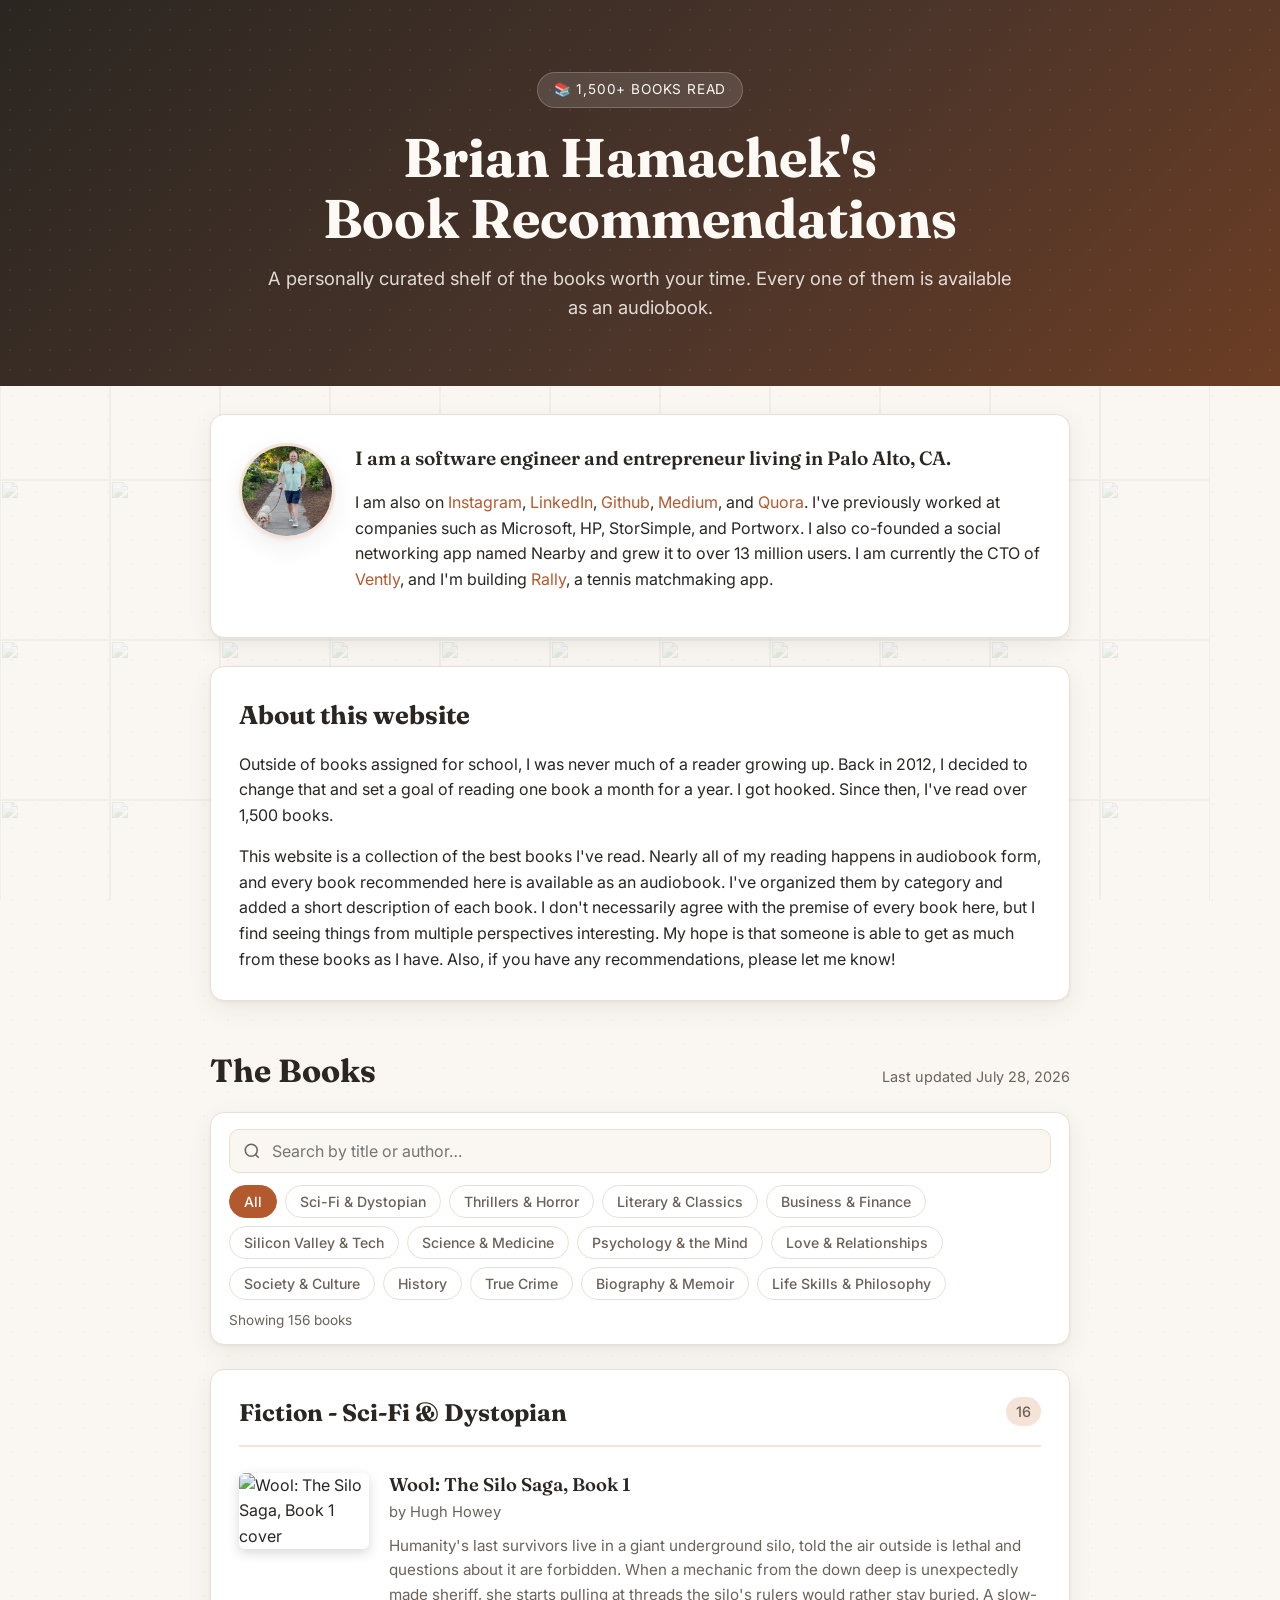
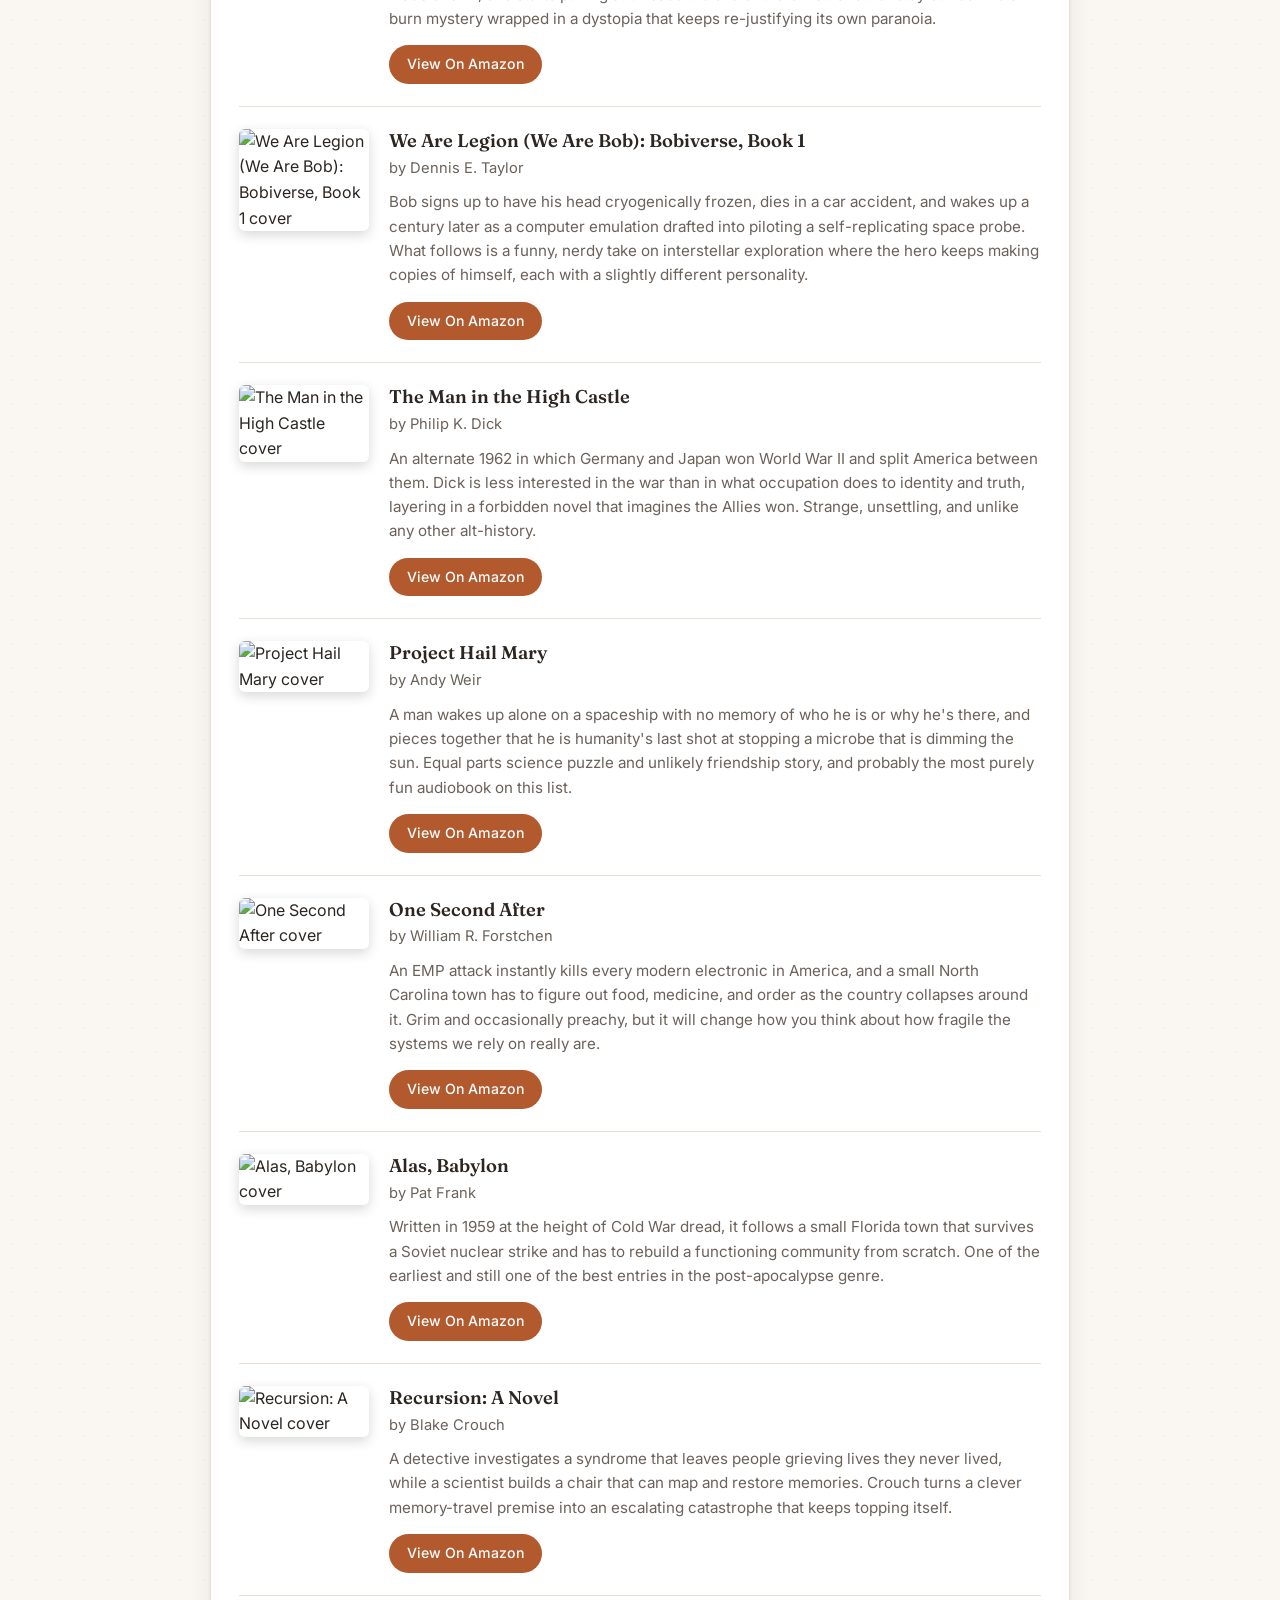
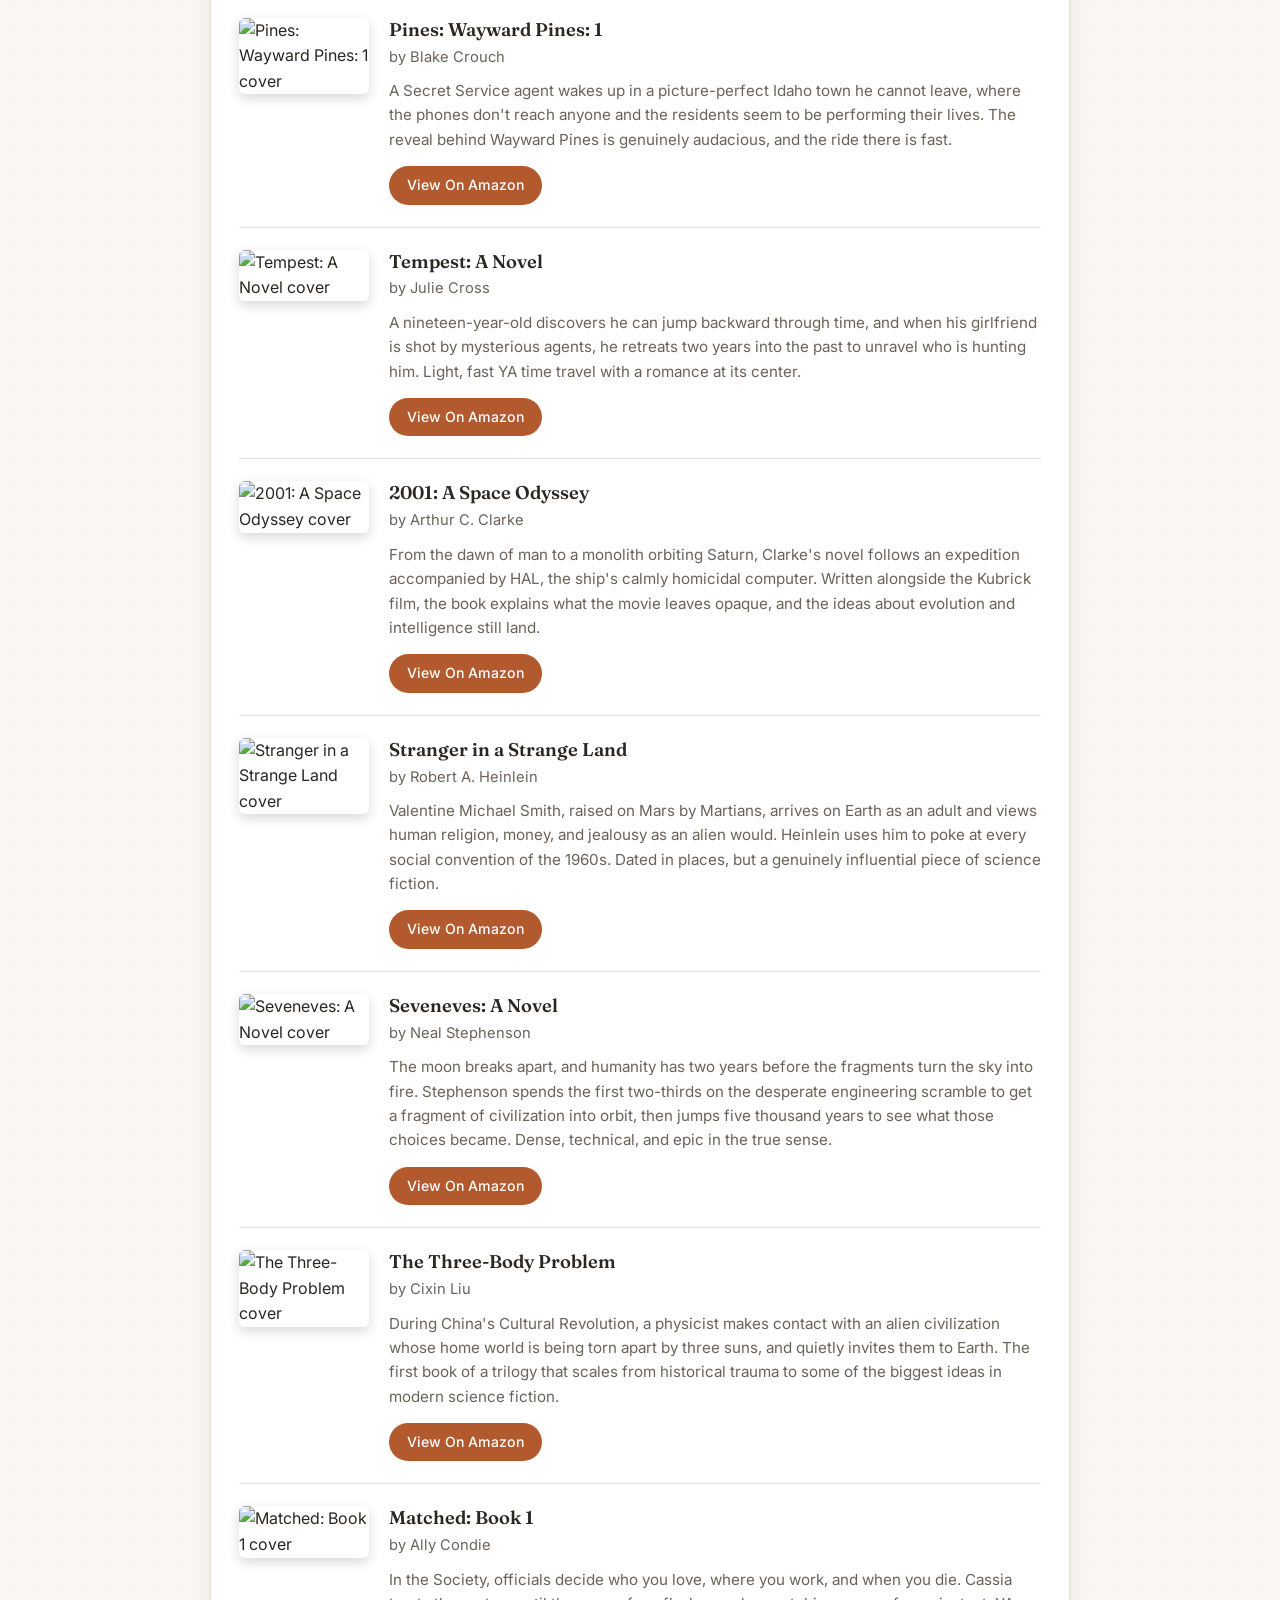
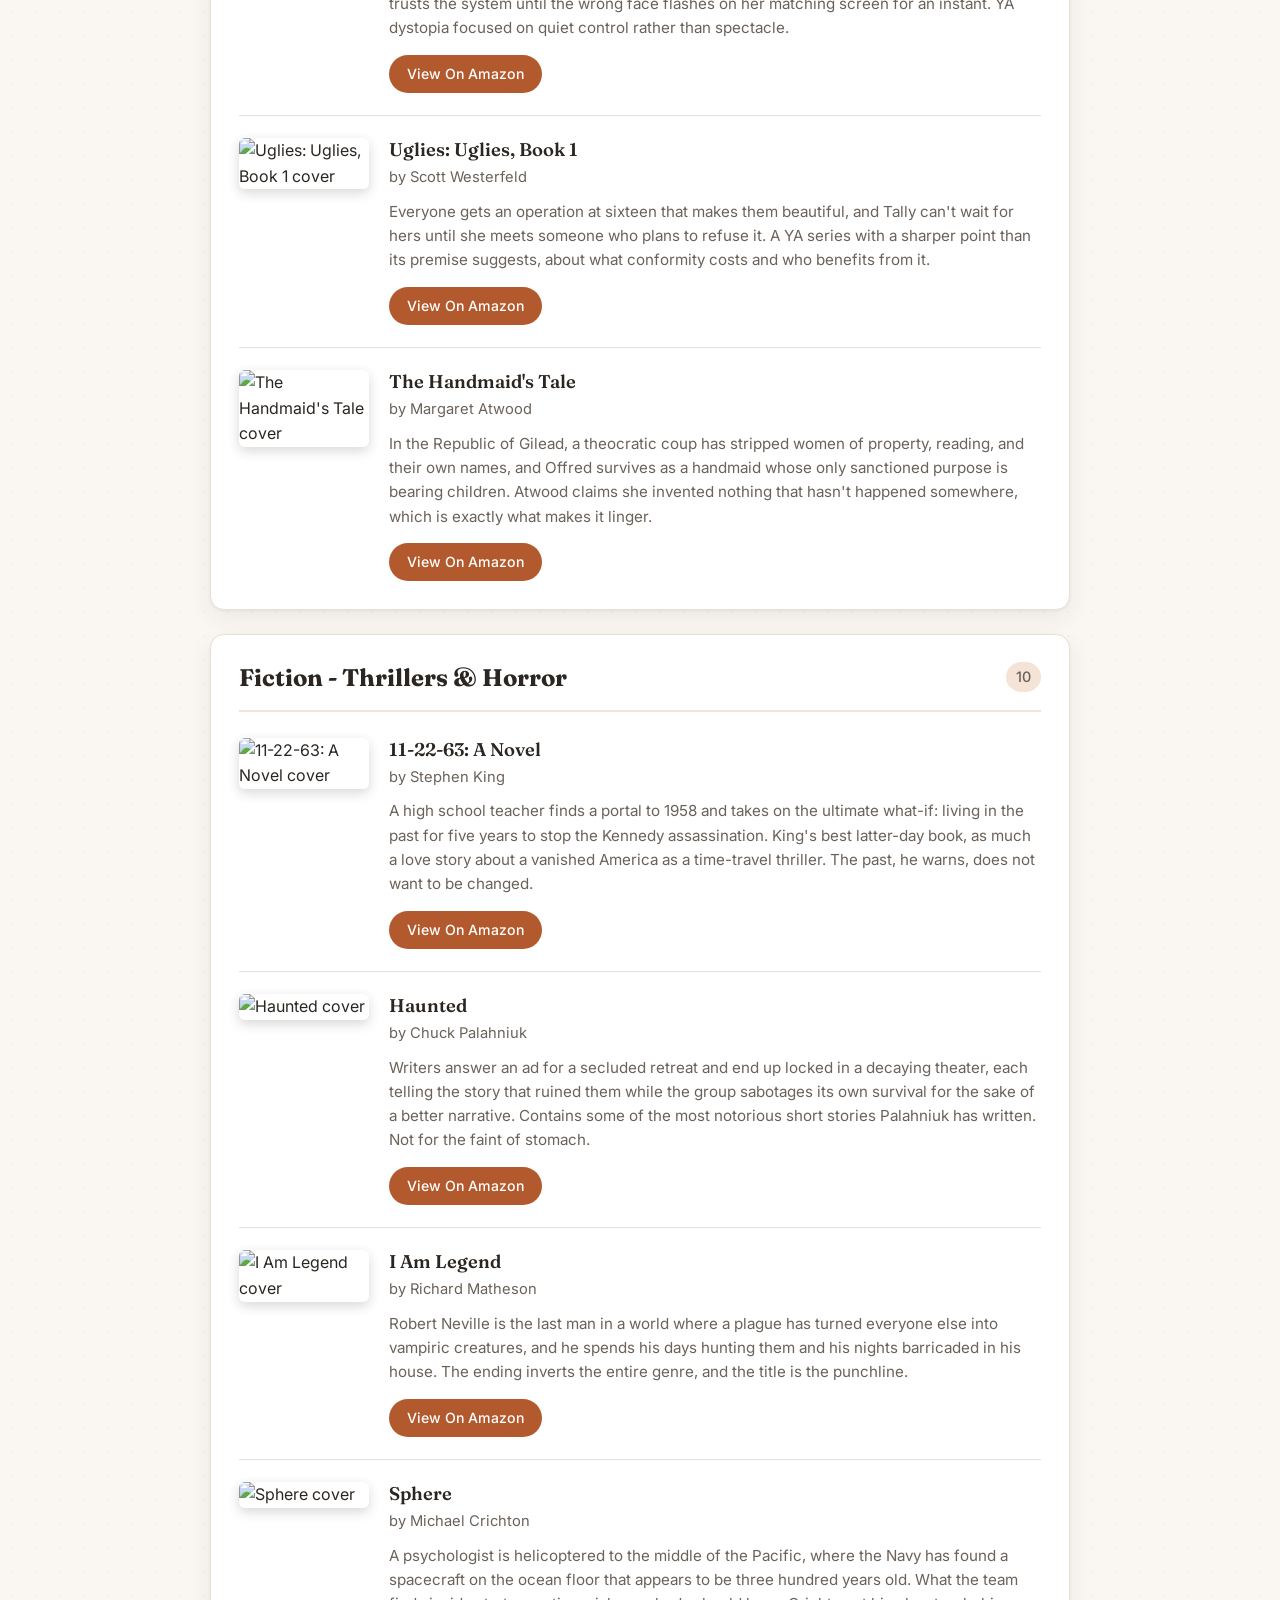
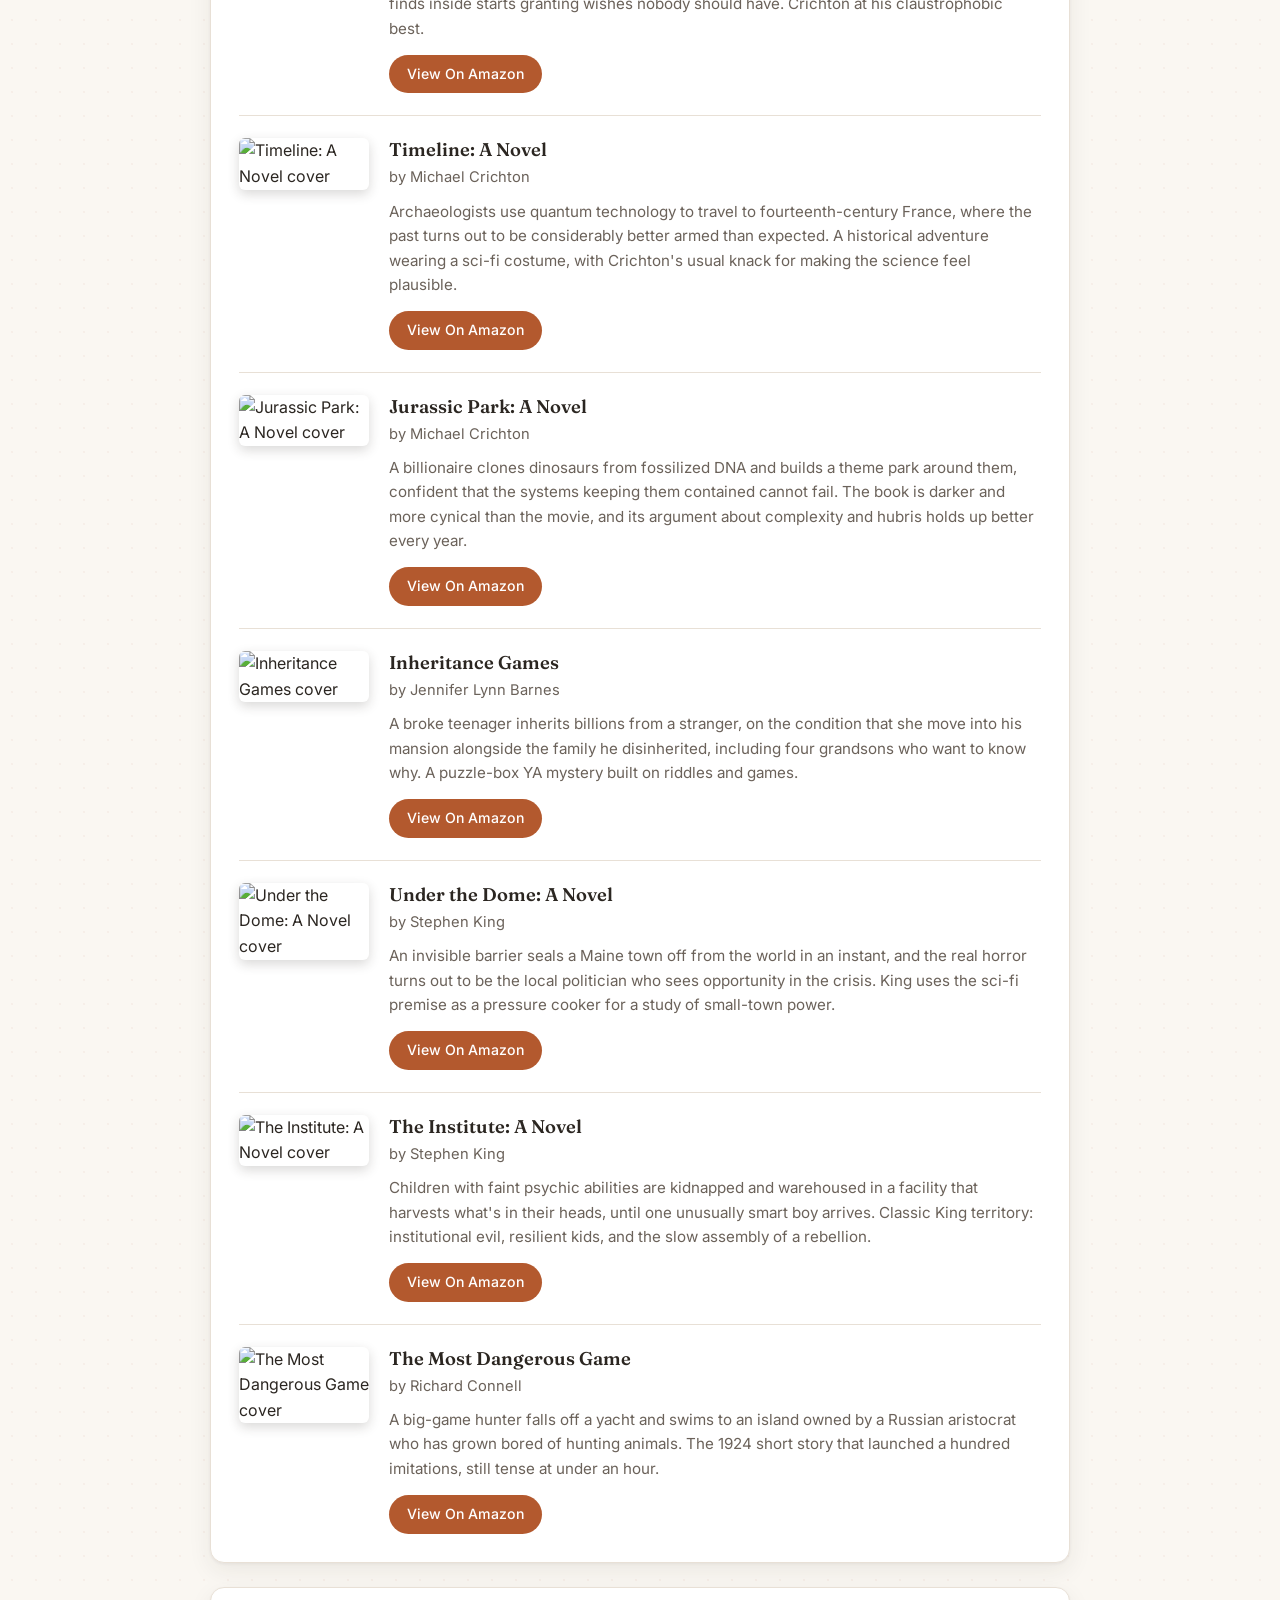
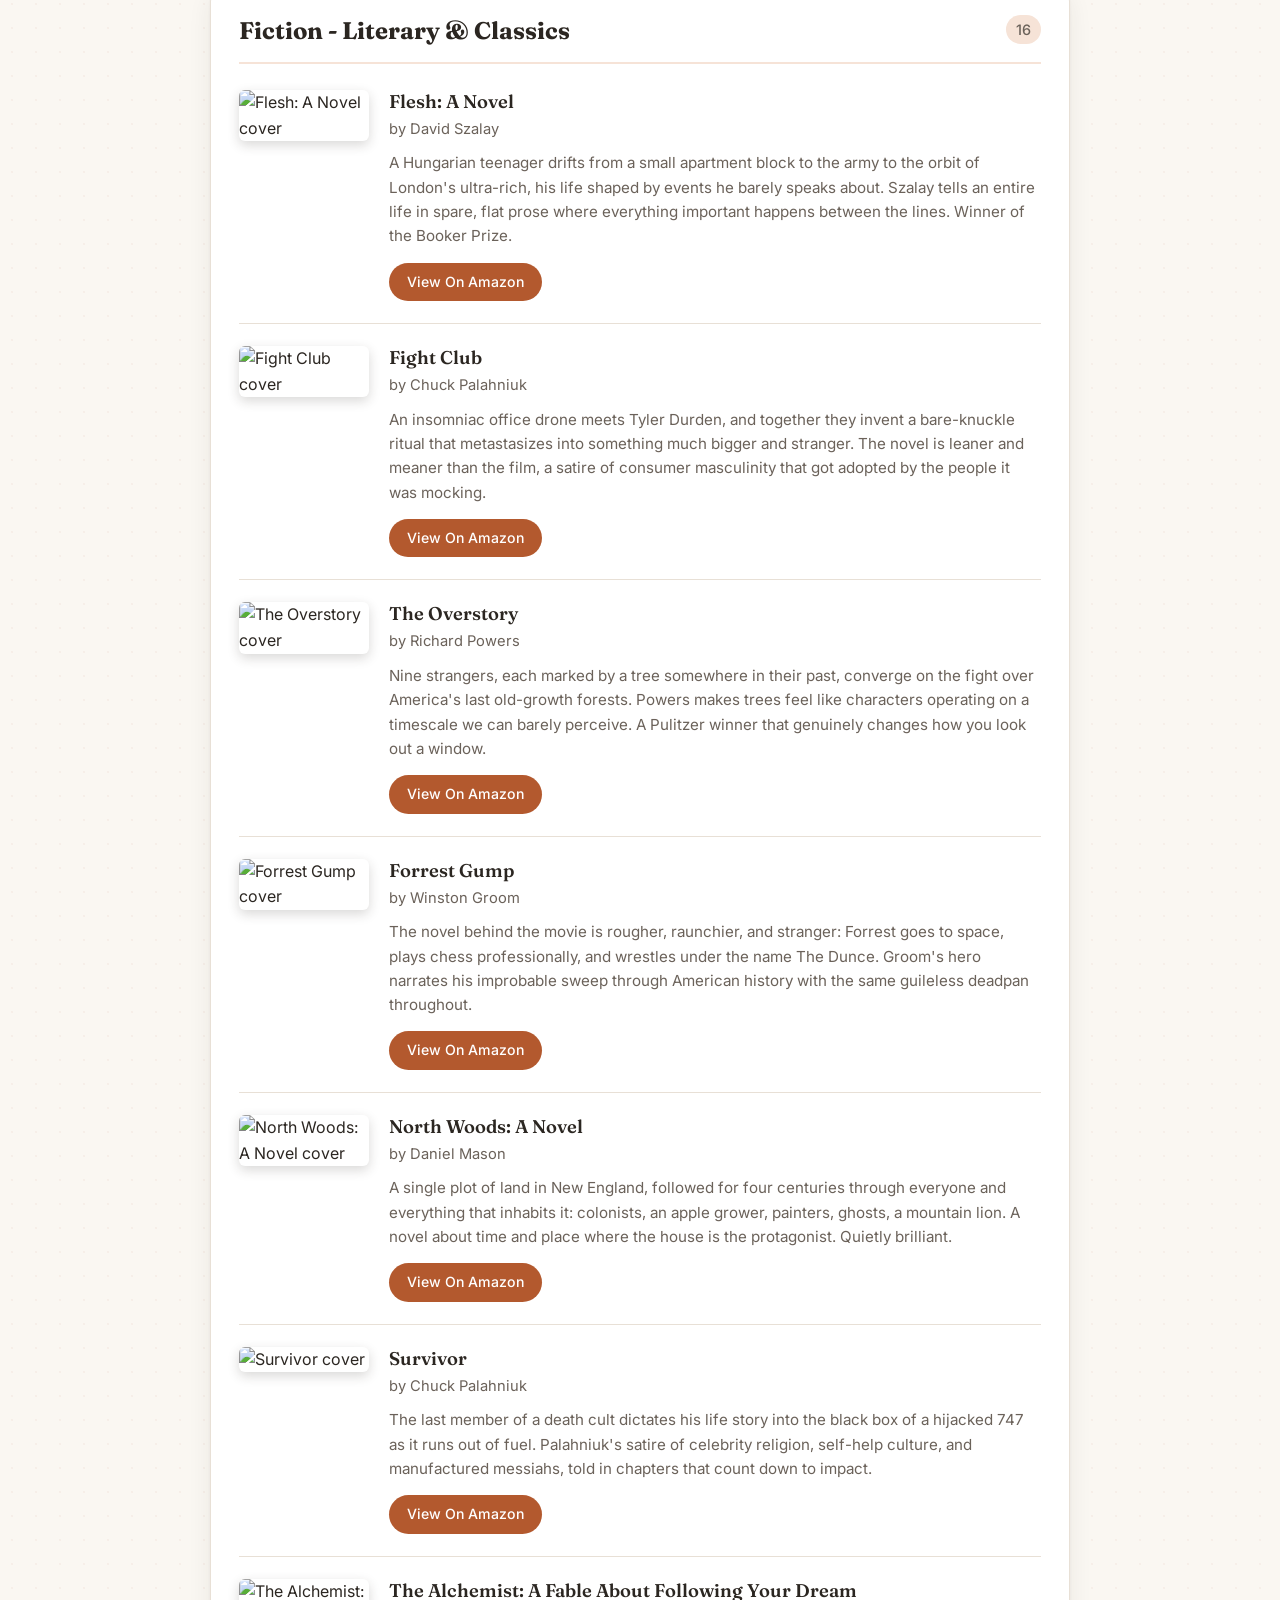
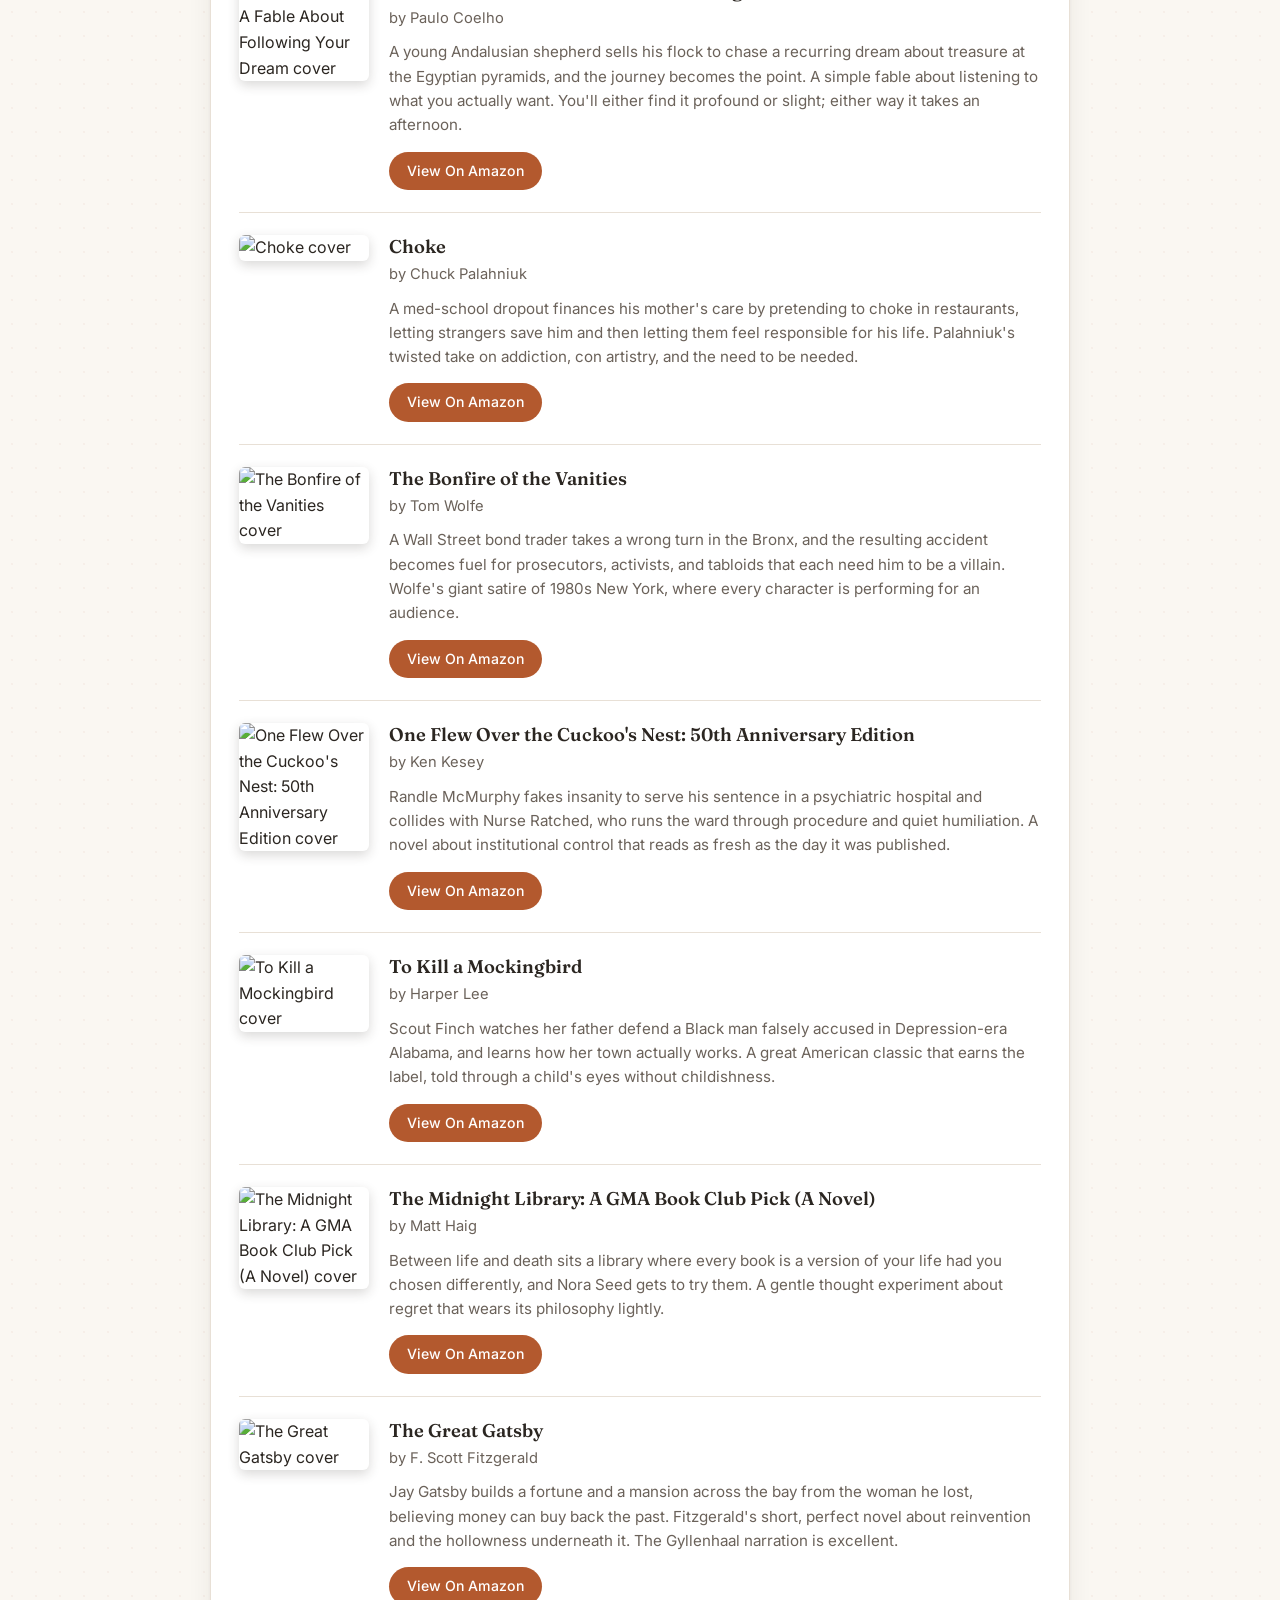
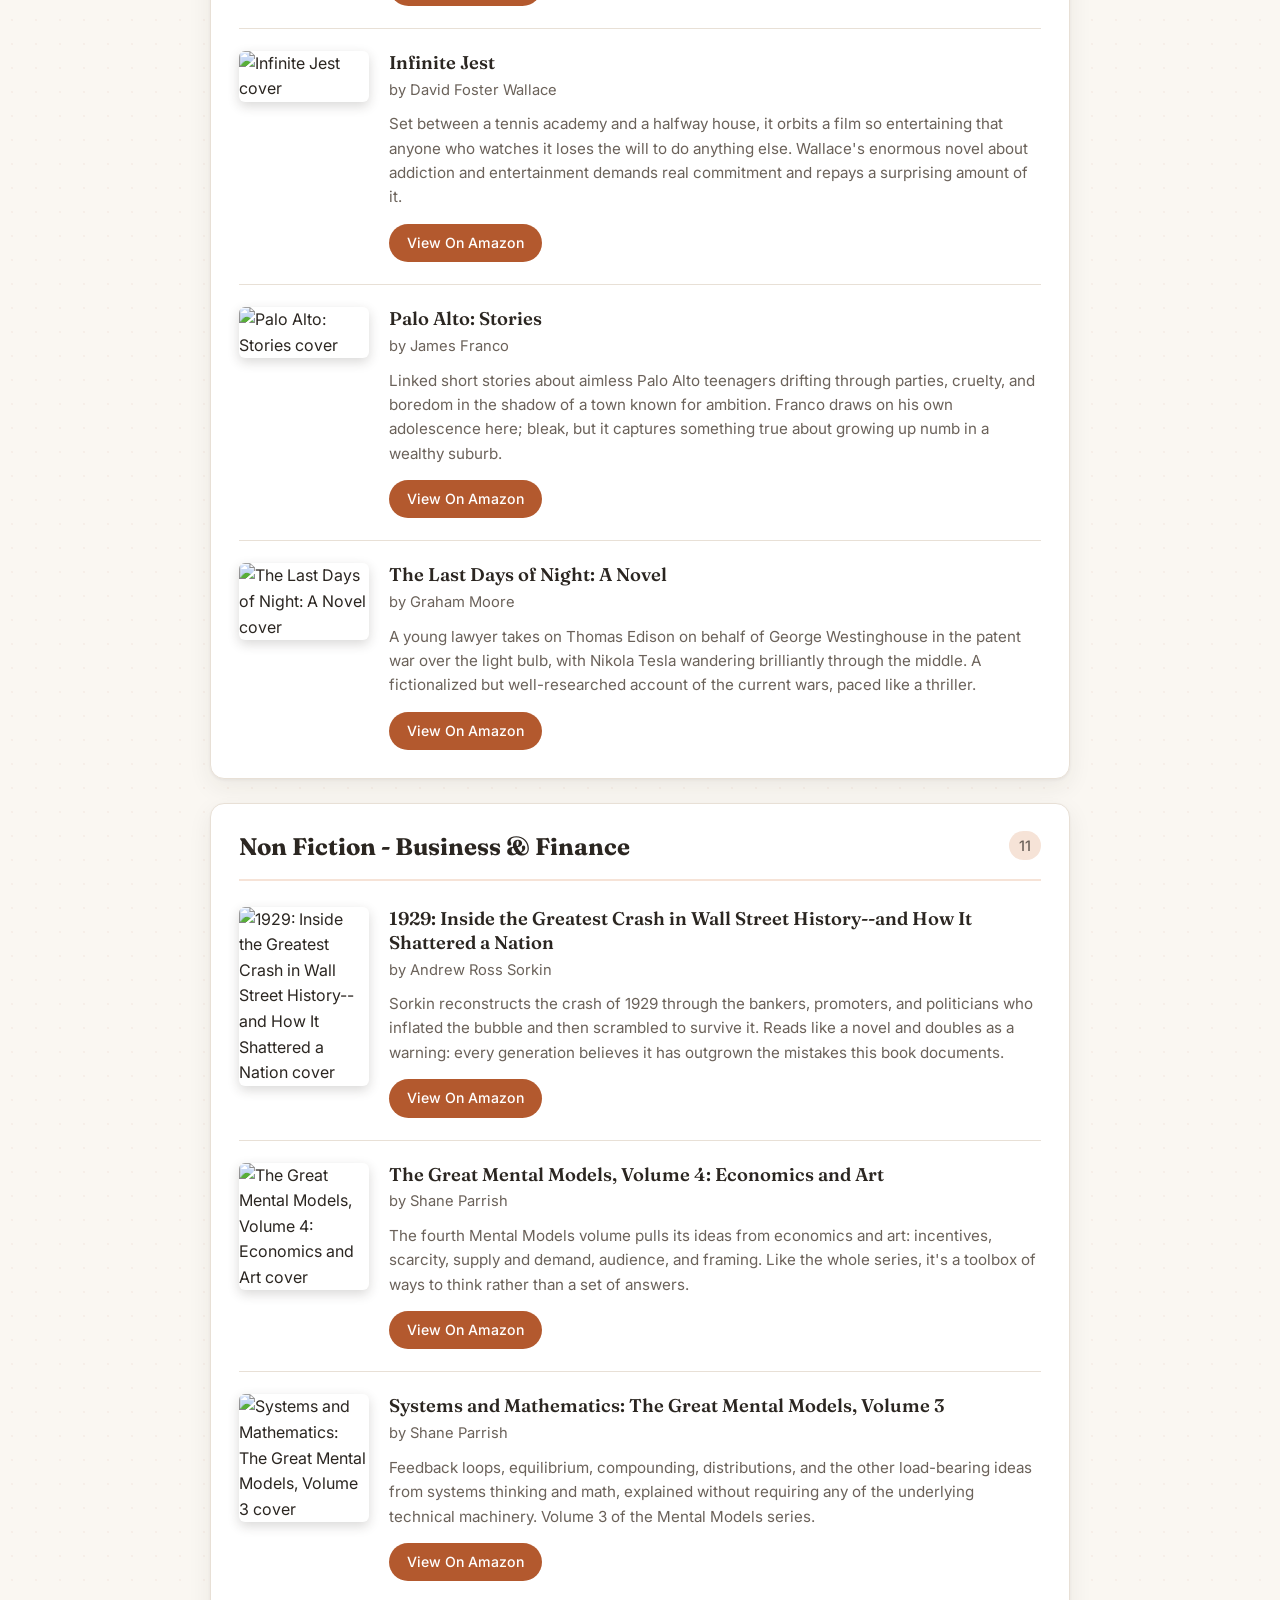
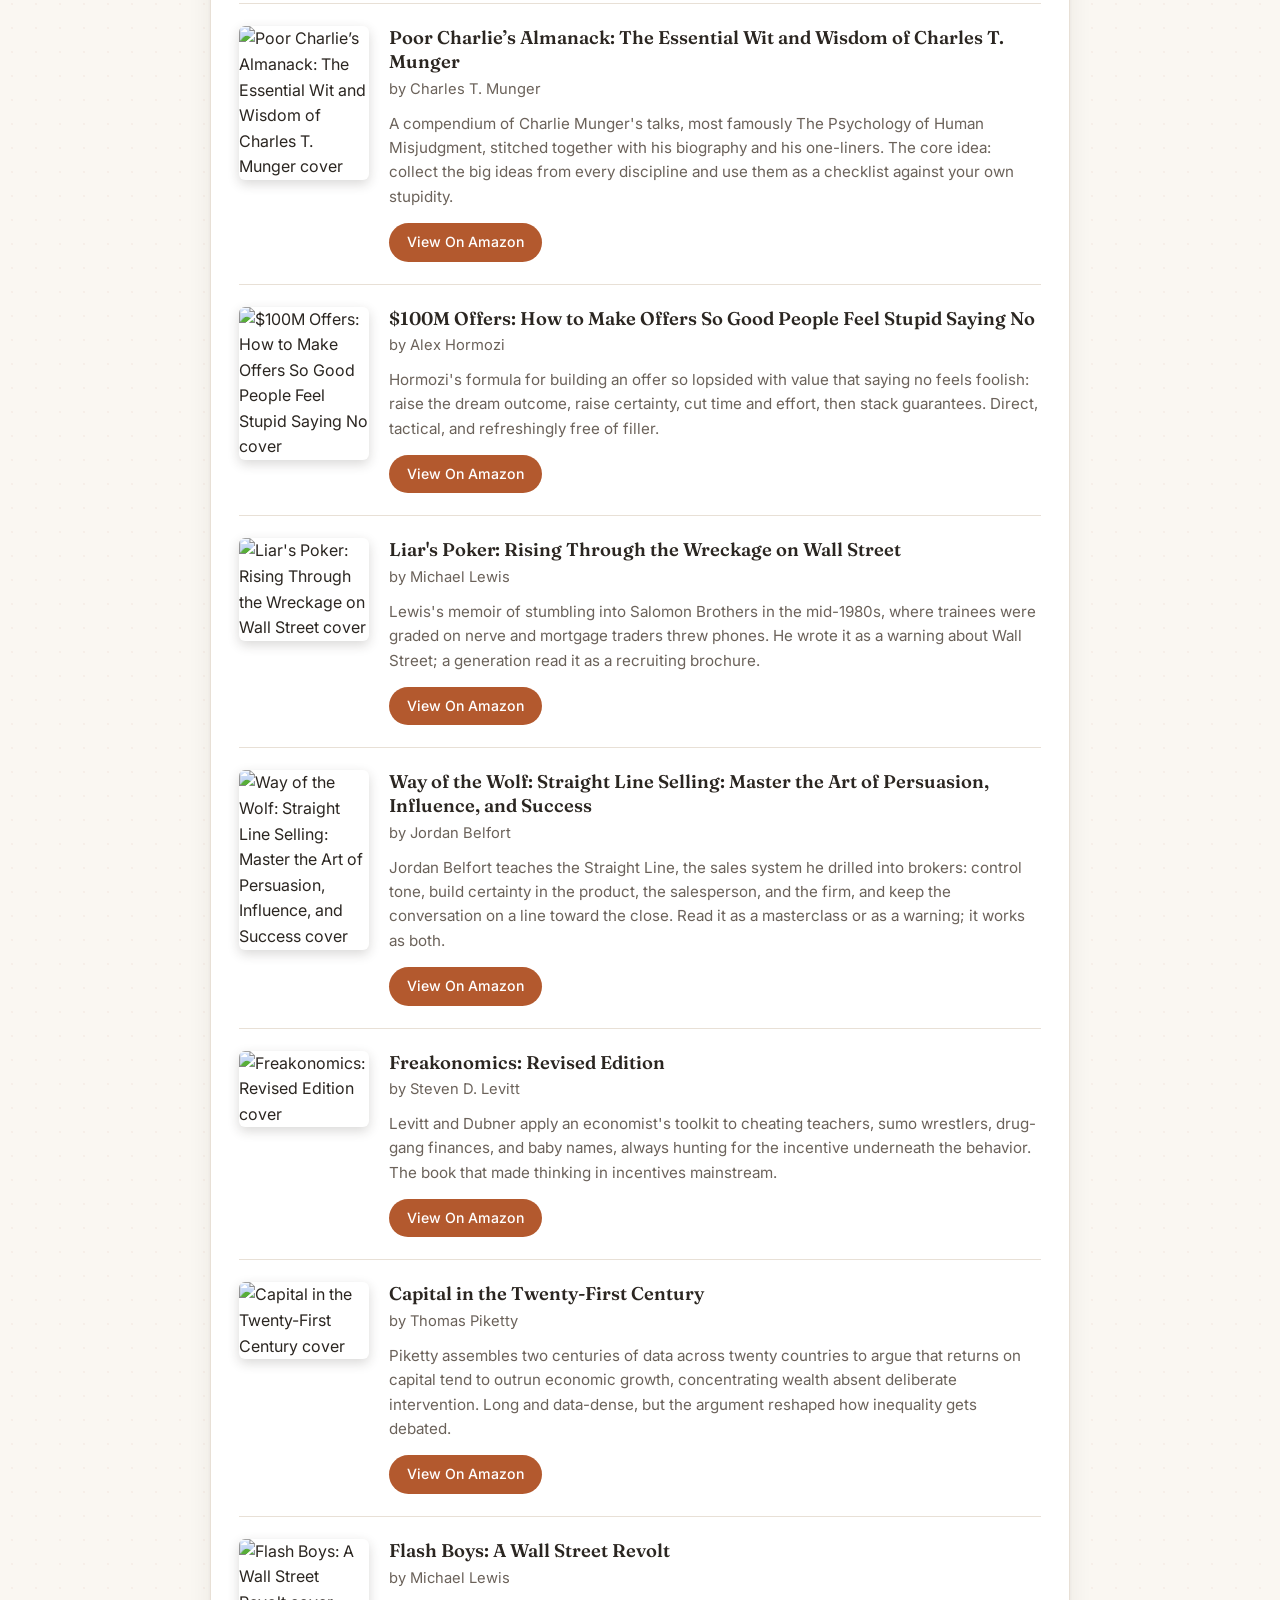
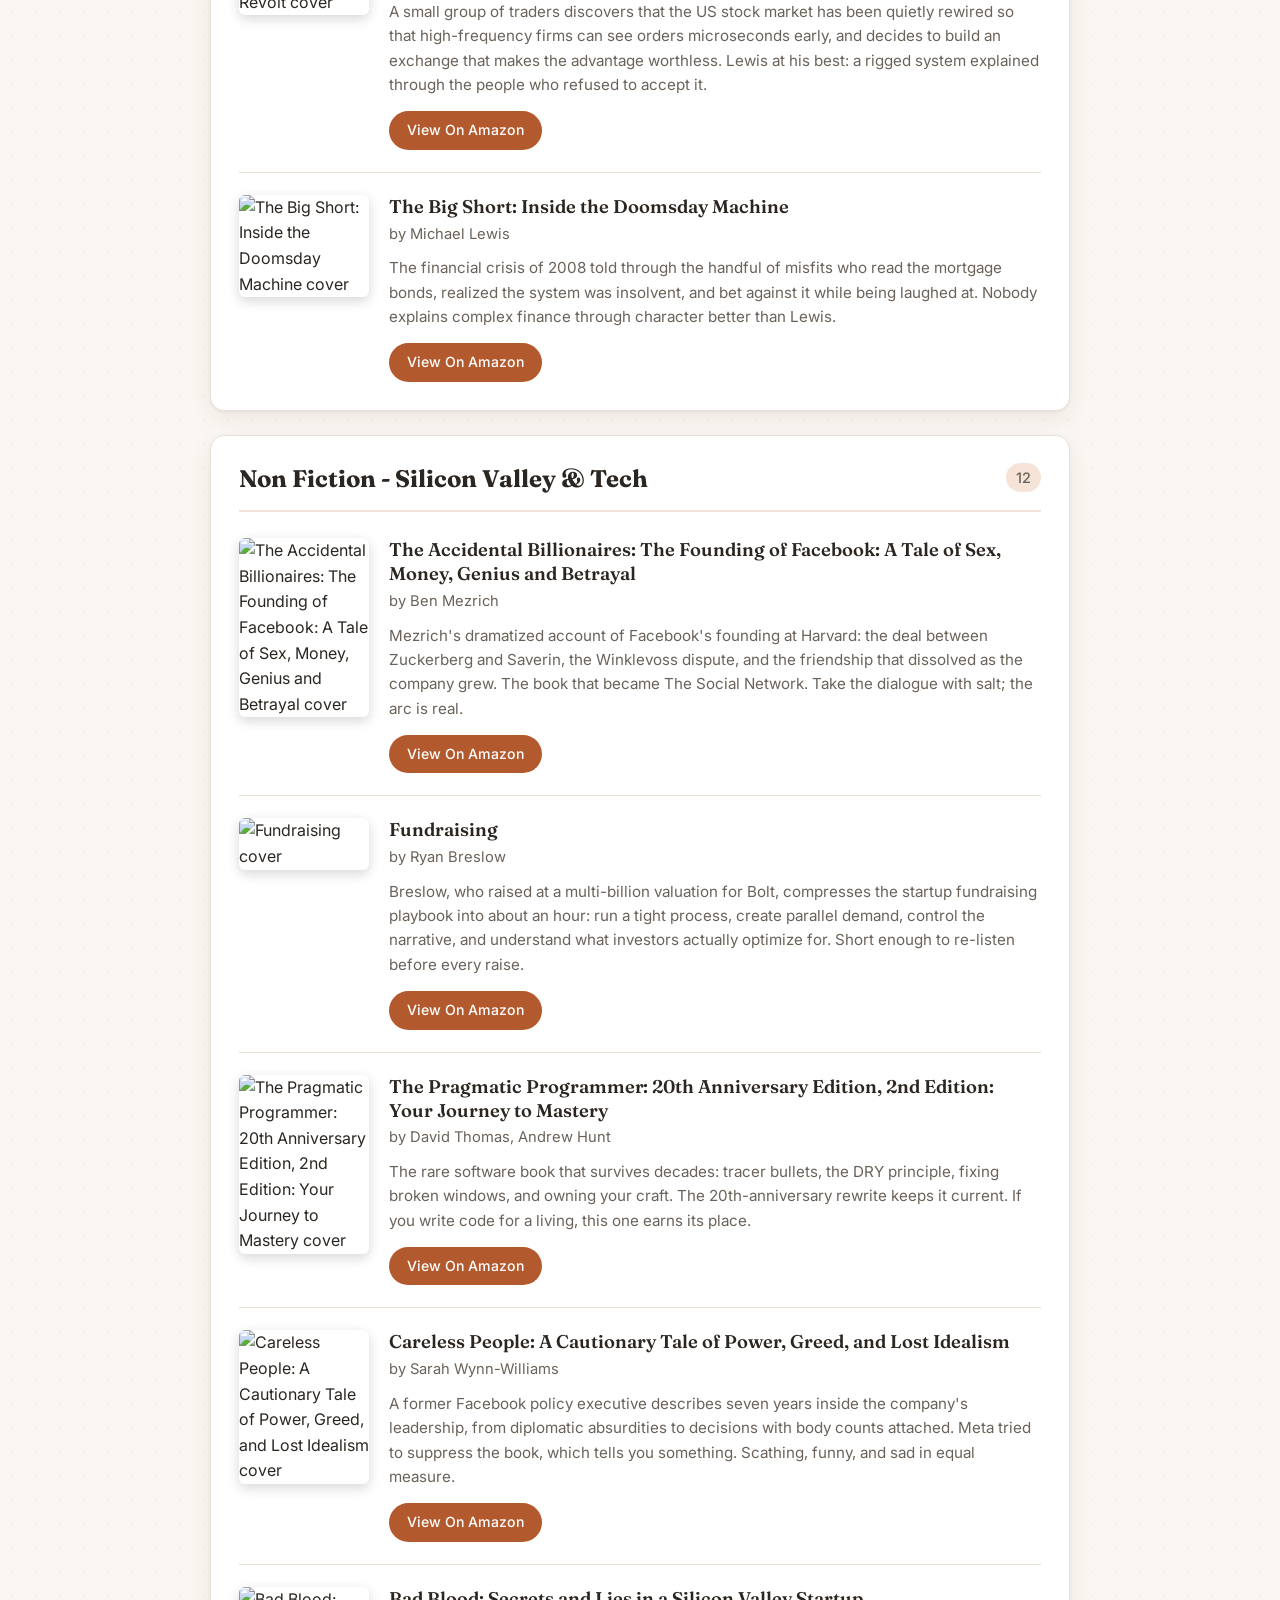
==== commit 93a338f8: "Hand-written blurbs, perspectives note, mobile category accordion, cover collage - All 156 book desc" ====
--- a/index.html
+++ b/index.html
@@ -5,7 +5,7 @@
     <meta charset="UTF-8">
     <title>Brian Hamachek's Book Recommendations</title>
     <meta name="description"
-        content="A curated collection of the best books I've read — over 1,500 books distilled into personal favorites across business, science, history, fiction, and more. Every pick is available as an audiobook.">
+        content="A curated collection of the best books I've read: over 1,500 books distilled into personal favorites across business, science, history, fiction, and more. Every pick is available as an audiobook.">
     <link rel="preconnect" href="https://fonts.googleapis.com">
     <link rel="preconnect" href="https://fonts.gstatic.com" crossorigin>
     <link
@@ -19,9 +19,9 @@
 
     <header class="hero">
         <div class="hero-inner">
-            <p class="hero-eyebrow">📚 1,500+ books read · the best made this list</p>
+            <p class="hero-eyebrow">📚 1,500+ books read</p>
             <h1>Brian Hamachek's<br>Book Recommendations</h1>
-            <p class="hero-tagline">A personally curated shelf of the books worth your time — every one of them available as an audiobook.</p>
+            <p class="hero-tagline">A personally curated shelf of the books worth your time. Every one of them is available as an audiobook.</p>
         </div>
     </header>
 
@@ -59,7 +59,7 @@
                     decided to change that and set a goal of reading one book a month for a year. I got hooked. Since
                     then, I've read over 1,500 books.</p>
                 <p>This website is a collection of the best books I've read. Nearly all of my reading happens in audiobook form, and every book recommended here is available as an audiobook. I've organized them by category and added a
-                    short description of each book. My hope is that someone is able to get as much from these books as I
+                    short description of each book. I don't necessarily agree with the premise of every book here, but I find seeing things from multiple perspectives interesting. My hope is that someone is able to get as much from these books as I
                     have. Also, if you have any recommendations, please let me know!</p>
             </div>
         </section>
@@ -104,6 +104,12 @@
     <script type="text/javascript">
 
         var activeCategory = "all";
+        var isMobile = window.matchMedia('(max-width: 768px)');
+
+        function toggleCategory(id) {
+            if (!isMobile.matches) { return; }
+            document.getElementById(id).classList.toggle('collapsed');
+        }
 
         function esc(s) {
             var d = document.createElement('div');
@@ -124,9 +130,29 @@
                         '<a class="book-link" target="_blank" rel="noopener" href="' + esc(b.link) + '">View On Amazon</a>' +
                         '</div></div>';
                 }).join('');
-                return '<div class="category-container" id="' + esc(cat.id) + '"><h2>' + esc(cat.name) + '</h2>' + books + '</div>';
+                return '<div class="category-container" id="' + esc(cat.id) + '">' +
+                    '<h2 class="cat-toggle" onclick="toggleCategory(\'' + esc(cat.id) + '\')">' + esc(cat.name) +
+                    '<span class="cat-count">' + cat.books.length + '</span></h2>' + books + '</div>';
             });
             listEl.innerHTML = htmlParts.join('');
+            var collage = document.createElement('div');
+            collage.id = 'cover-collage';
+            collage.setAttribute('aria-hidden', 'true');
+            data.categories.forEach(function (cat) {
+                cat.books.forEach(function (b) {
+                    var img = document.createElement('img');
+                    img.src = b.cover;
+                    img.alt = '';
+                    img.loading = 'lazy';
+                    collage.appendChild(img);
+                });
+            });
+            document.body.prepend(collage);
+            if (isMobile.matches) {
+                document.querySelectorAll('.category-container').forEach(function (c) {
+                    c.classList.add('collapsed');
+                });
+            }
             var pillsEl = document.getElementById('genre-pills');
             data.categories.forEach(function (cat) {
                 var btn = document.createElement('button');
@@ -155,6 +181,17 @@
             var query = document.getElementById('book-search').value.trim().toLowerCase();
             var containers = document.getElementsByClassName('category-container');
             var visibleBooks = 0;
+
+            if (isMobile.matches) {
+                for (var k = 0; k < containers.length; k++) {
+                    var isActive = containers[k].id === activeCategory;
+                    if (query || isActive) {
+                        containers[k].classList.remove('collapsed');
+                    } else if (activeCategory === 'all' && !query) {
+                        containers[k].classList.add('collapsed');
+                    }
+                }
+            }
 
             for (var i = 0; i < containers.length; i++) {
                 var container = containers[i];
@@ -181,7 +218,7 @@
 
             var count = document.getElementById('result-count');
             if (visibleBooks === 0) {
-                count.textContent = 'No books match — try a different search or genre.';
+                count.textContent = 'No books match. Try a different search or genre.';
             } else {
                 count.textContent = 'Showing ' + visibleBooks + ' book' + (visibleBooks === 1 ? '' : 's');
             }
--- a/styles.css
+++ b/styles.css
@@ -422,3 +422,71 @@
     border-right: none;
   }
 }
+
+/* ============ Cover collage background ============ */
+#cover-collage {
+  position: fixed;
+  inset: 0;
+  z-index: -1;
+  display: flex;
+  flex-wrap: wrap;
+  align-content: flex-start;
+  overflow: hidden;
+  opacity: 0.16;
+  filter: saturate(0.85);
+  pointer-events: none;
+}
+
+#cover-collage img {
+  width: 110px;
+  height: 160px;
+  object-fit: cover;
+  flex: none;
+}
+
+/* ============ Collapsible categories (mobile) ============ */
+.cat-count {
+  float: right;
+  font-family: var(--sans);
+  font-size: 0.6em;
+  font-weight: 500;
+  color: var(--ink-soft);
+  background: var(--accent-soft);
+  border-radius: 100px;
+  padding: 3px 10px;
+  margin-top: 3px;
+}
+
+@media (max-width: 768px) {
+  .category-container h2.cat-toggle {
+    cursor: pointer;
+    -webkit-tap-highlight-color: transparent;
+  }
+
+  .category-container h2.cat-toggle::before {
+    content: "▾";
+    display: inline-block;
+    margin-right: 8px;
+    color: var(--accent);
+    transition: transform 0.2s ease;
+  }
+
+  .category-container.collapsed h2.cat-toggle::before {
+    transform: rotate(-90deg);
+  }
+
+  .category-container.collapsed .book {
+    display: none !important;
+  }
+
+  .category-container.collapsed {
+    padding-top: 16px;
+    padding-bottom: 16px;
+  }
+
+  .category-container.collapsed h2 {
+    margin: 0;
+    padding-bottom: 0;
+    border-bottom: none;
+  }
+}
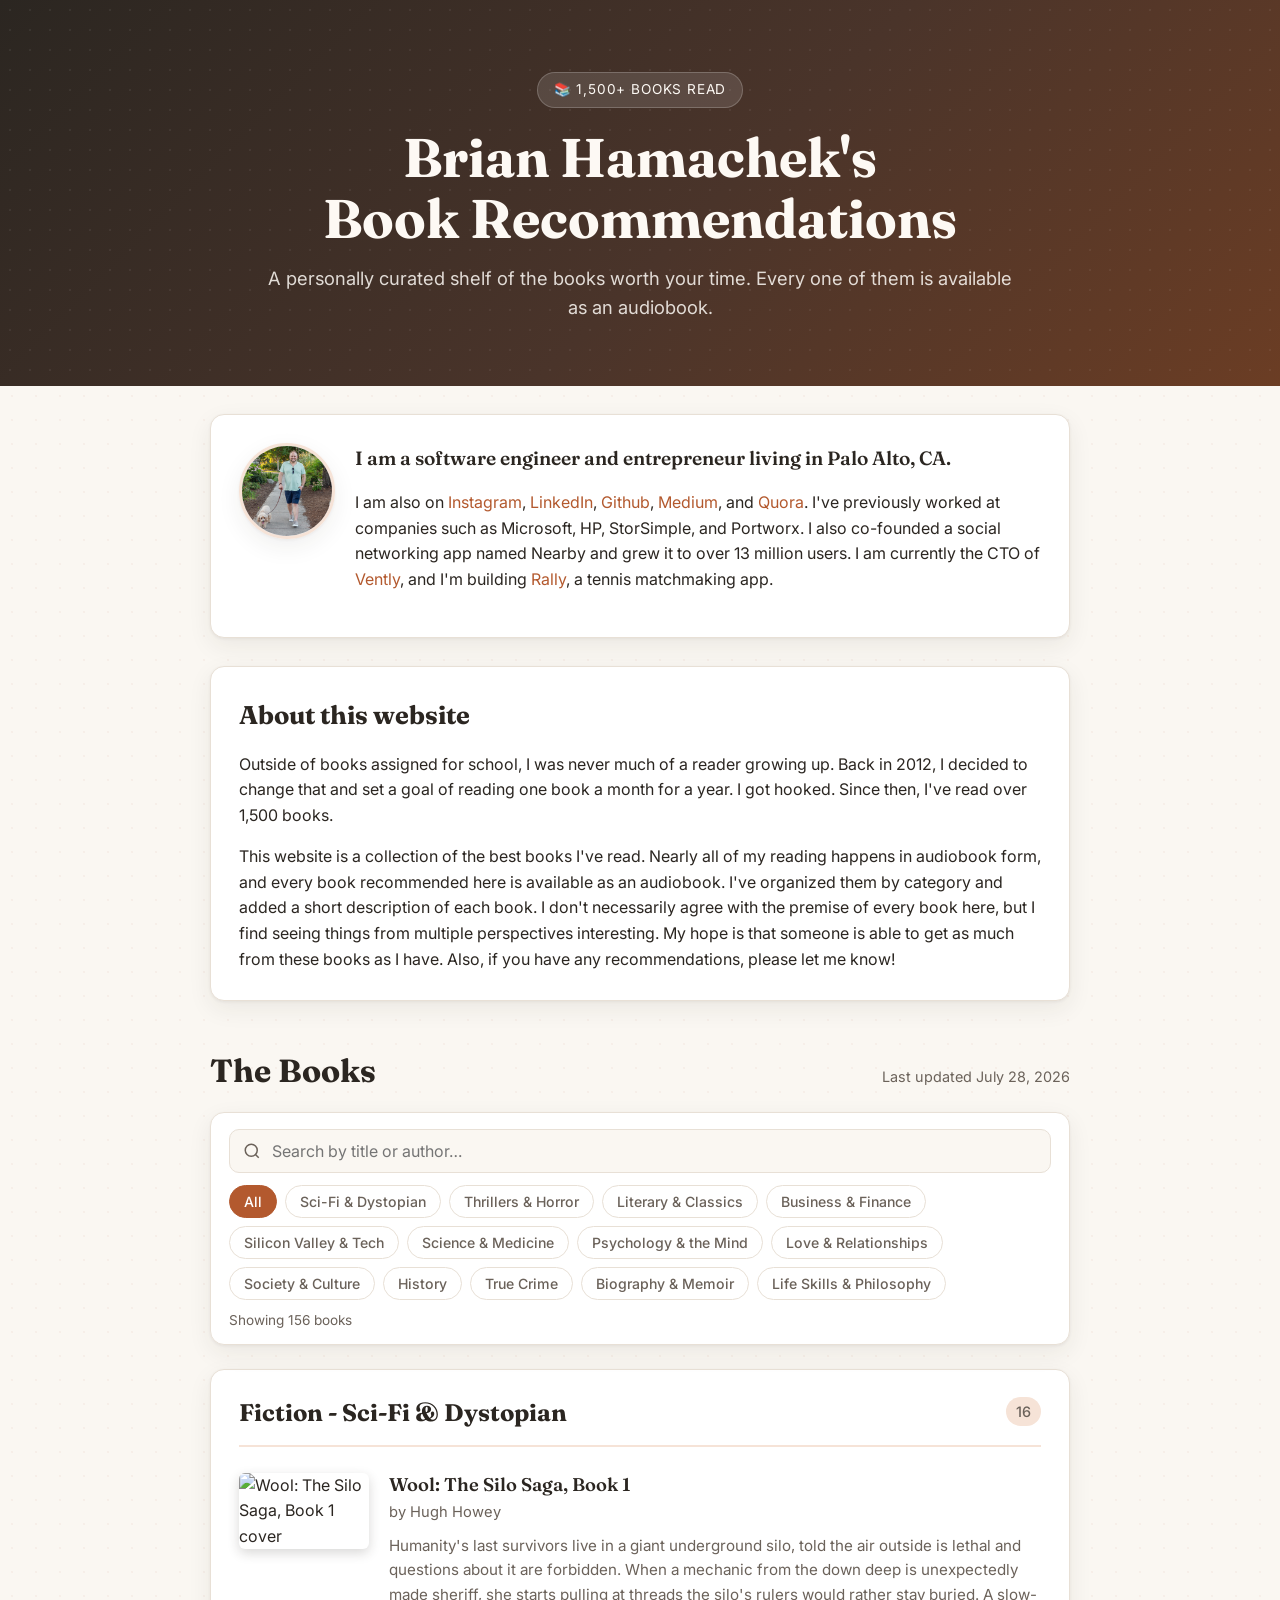
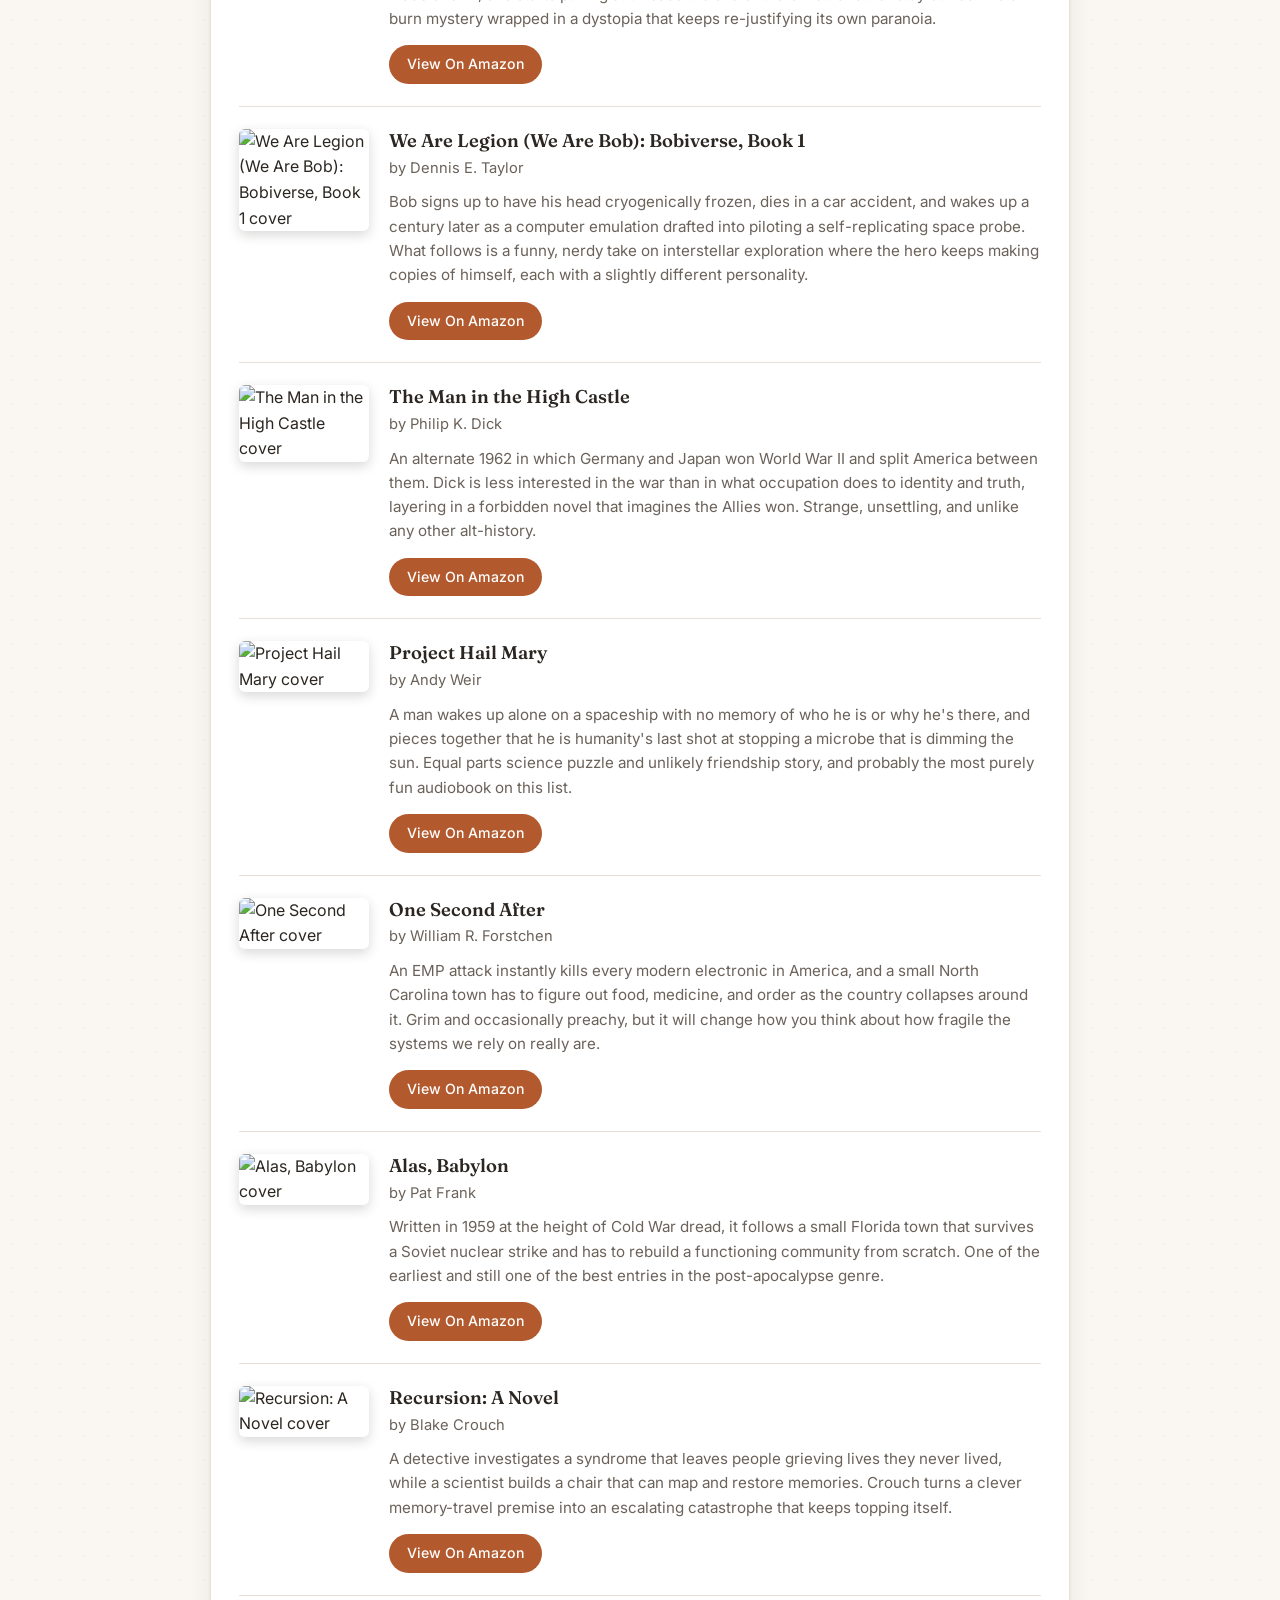
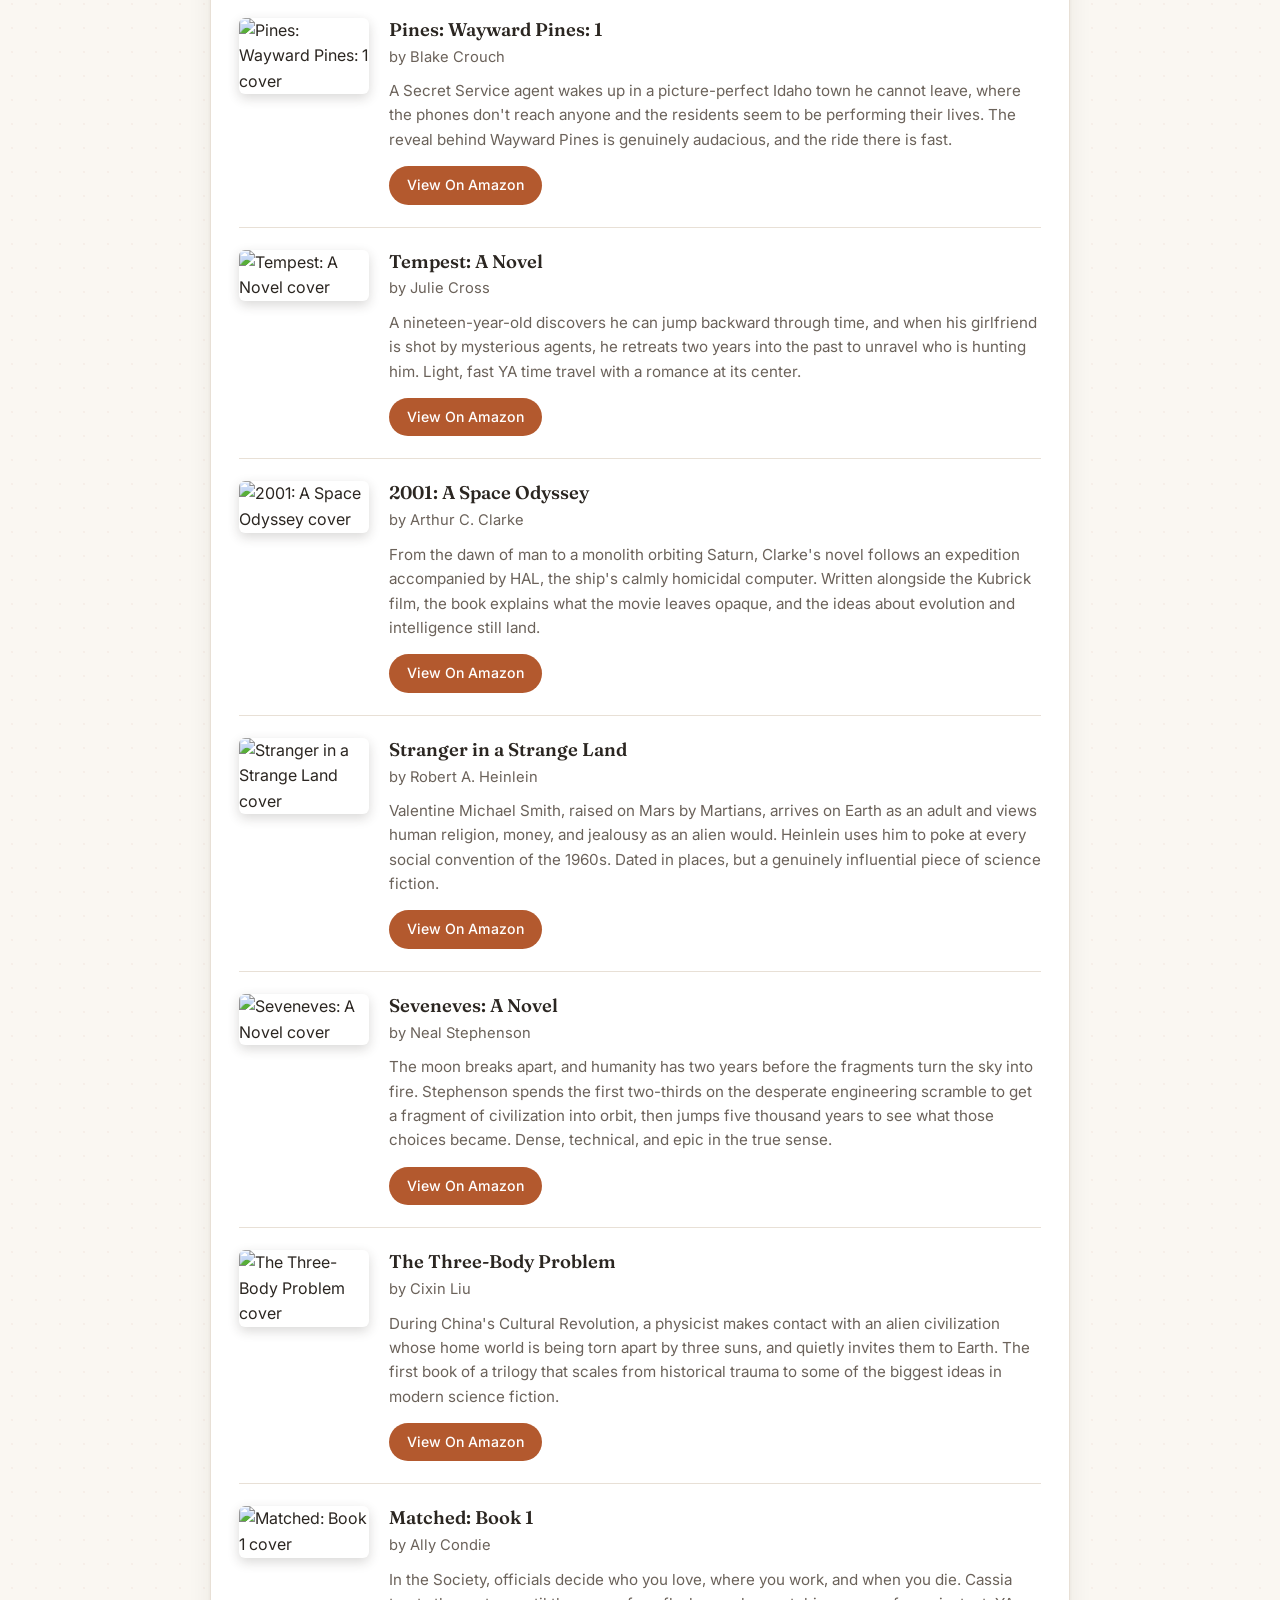
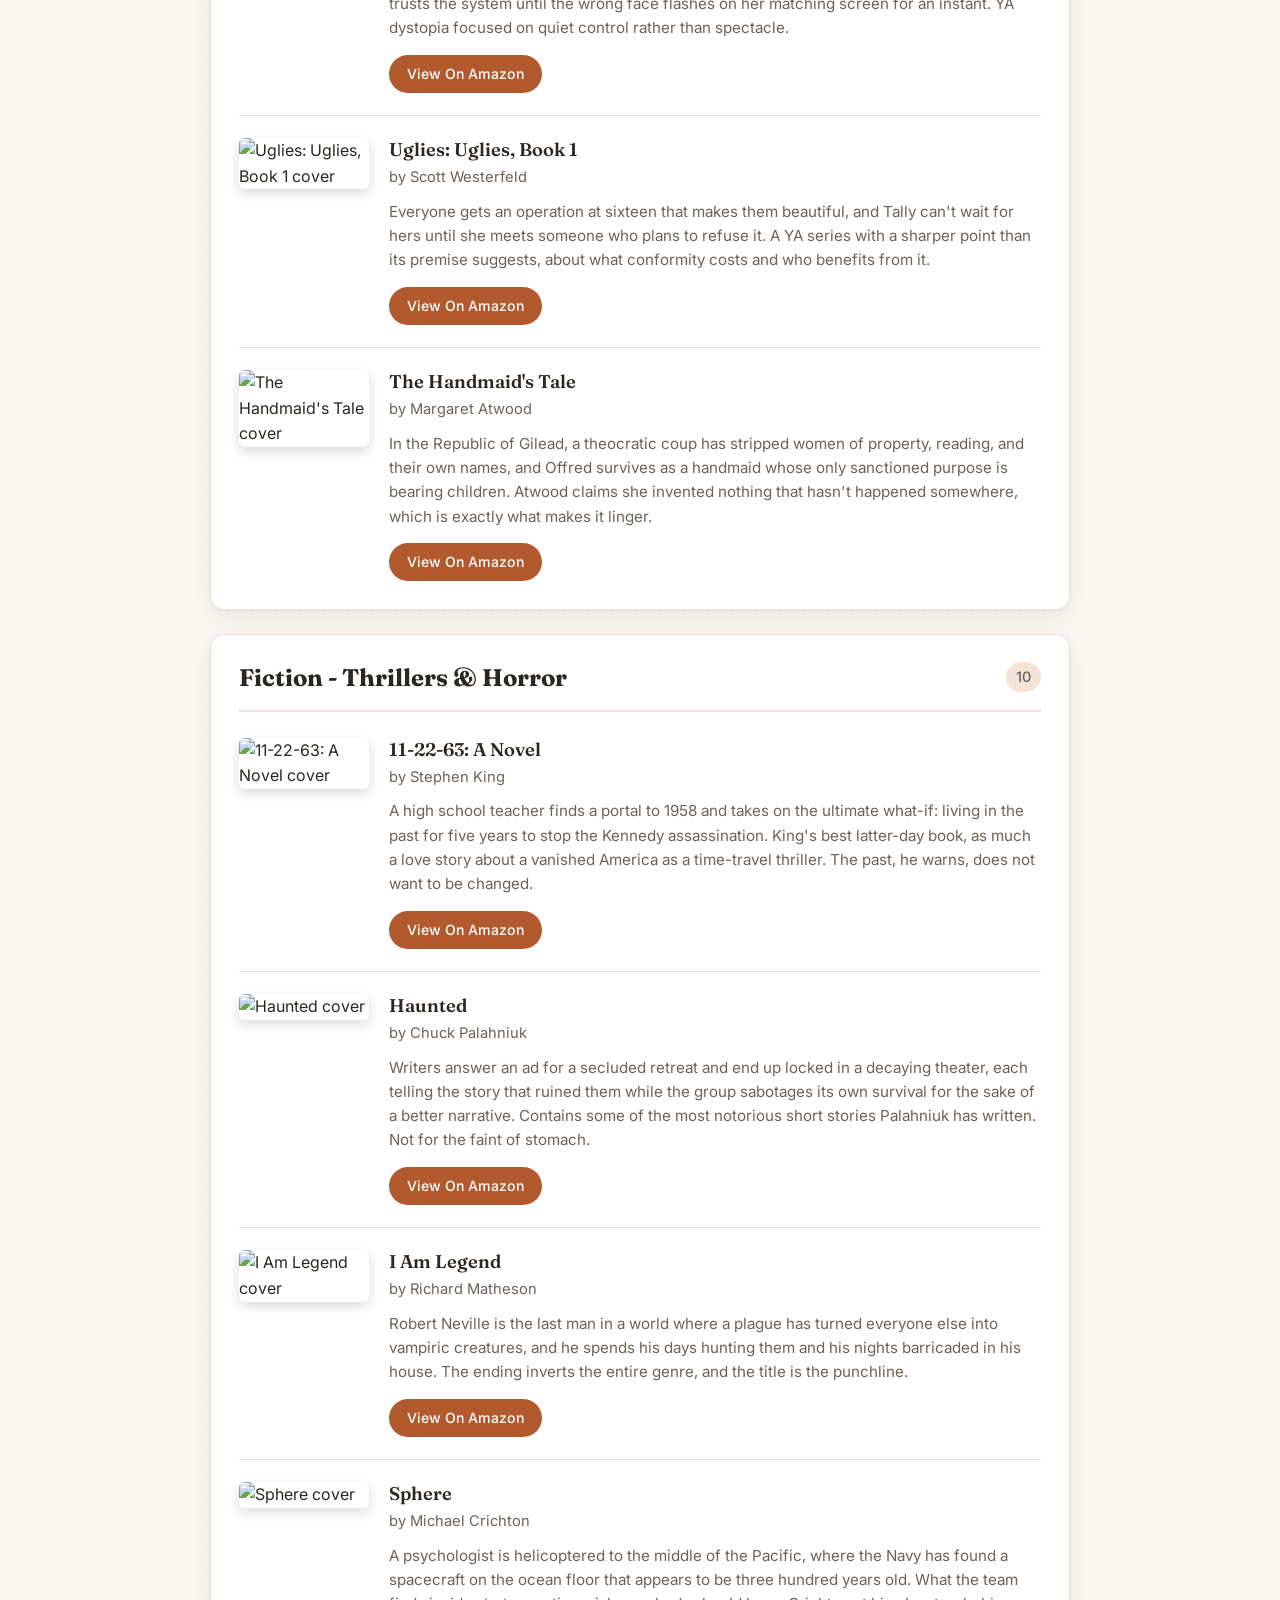
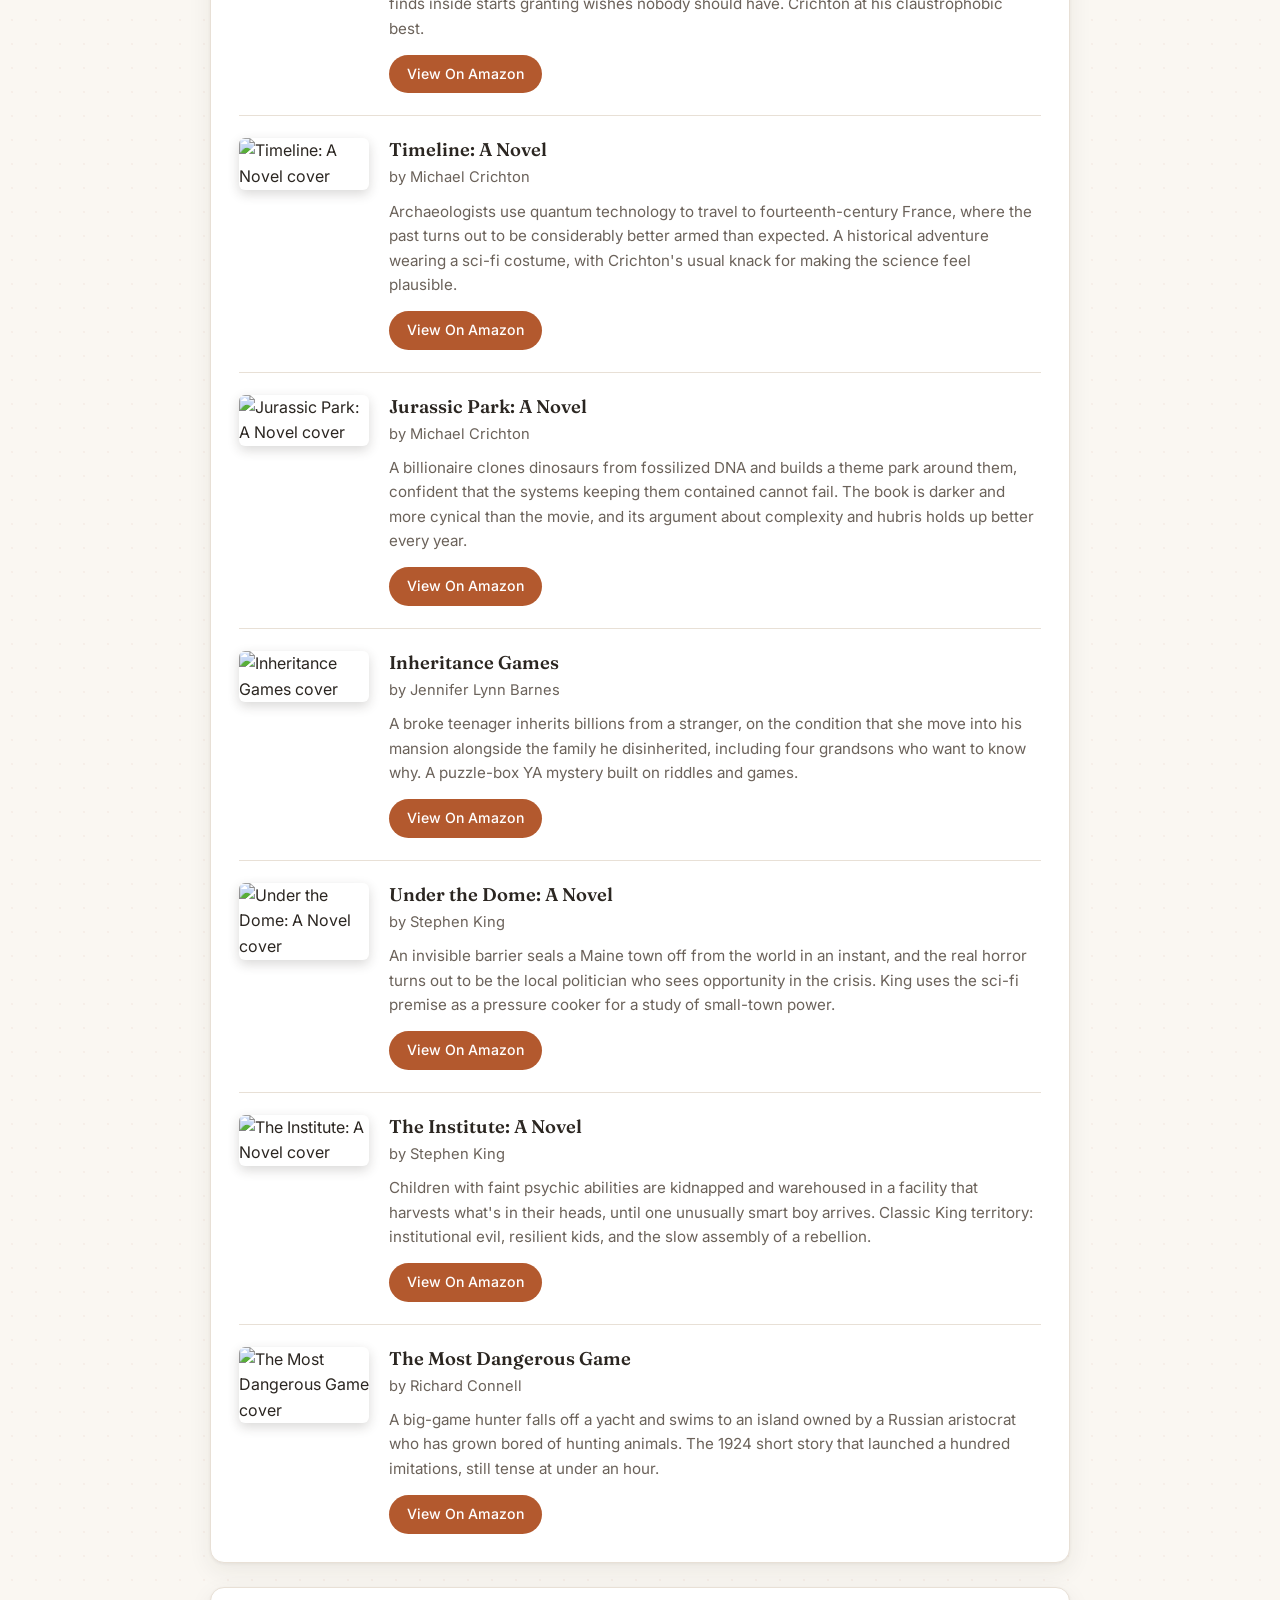
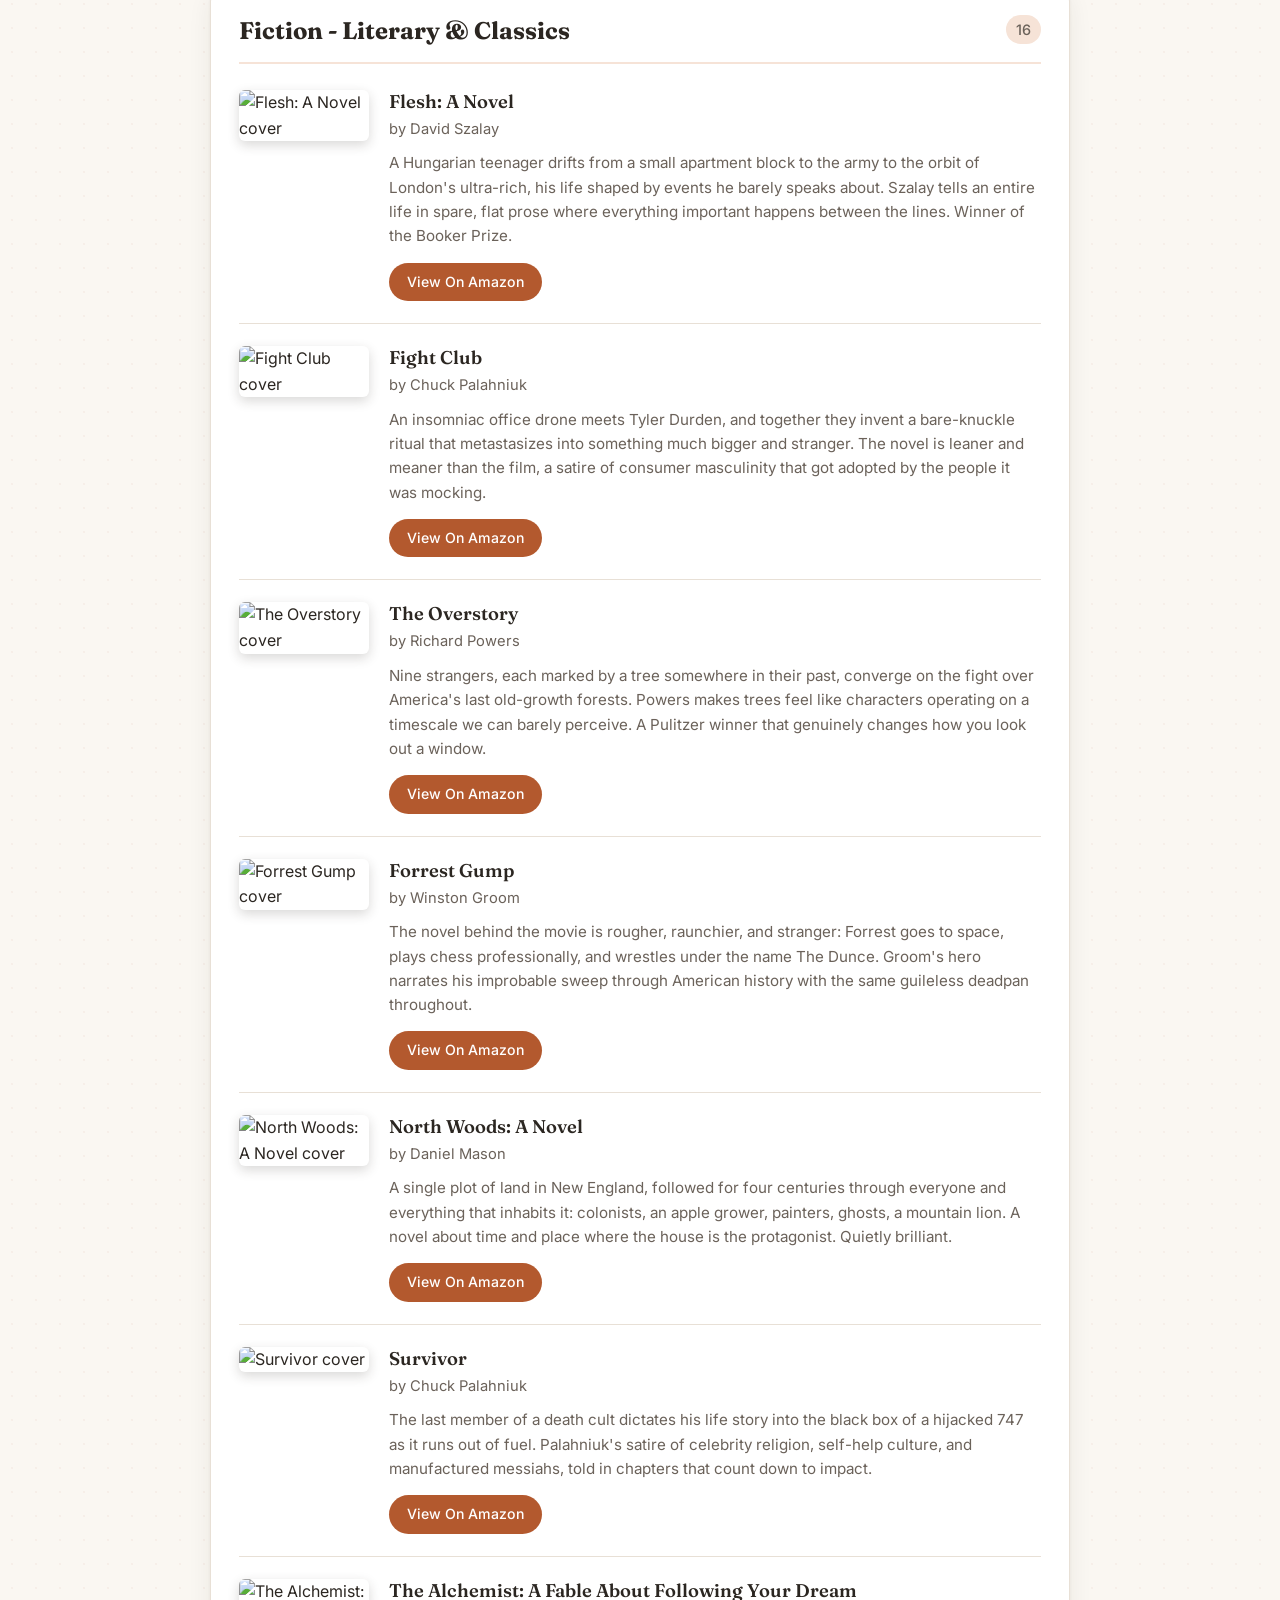
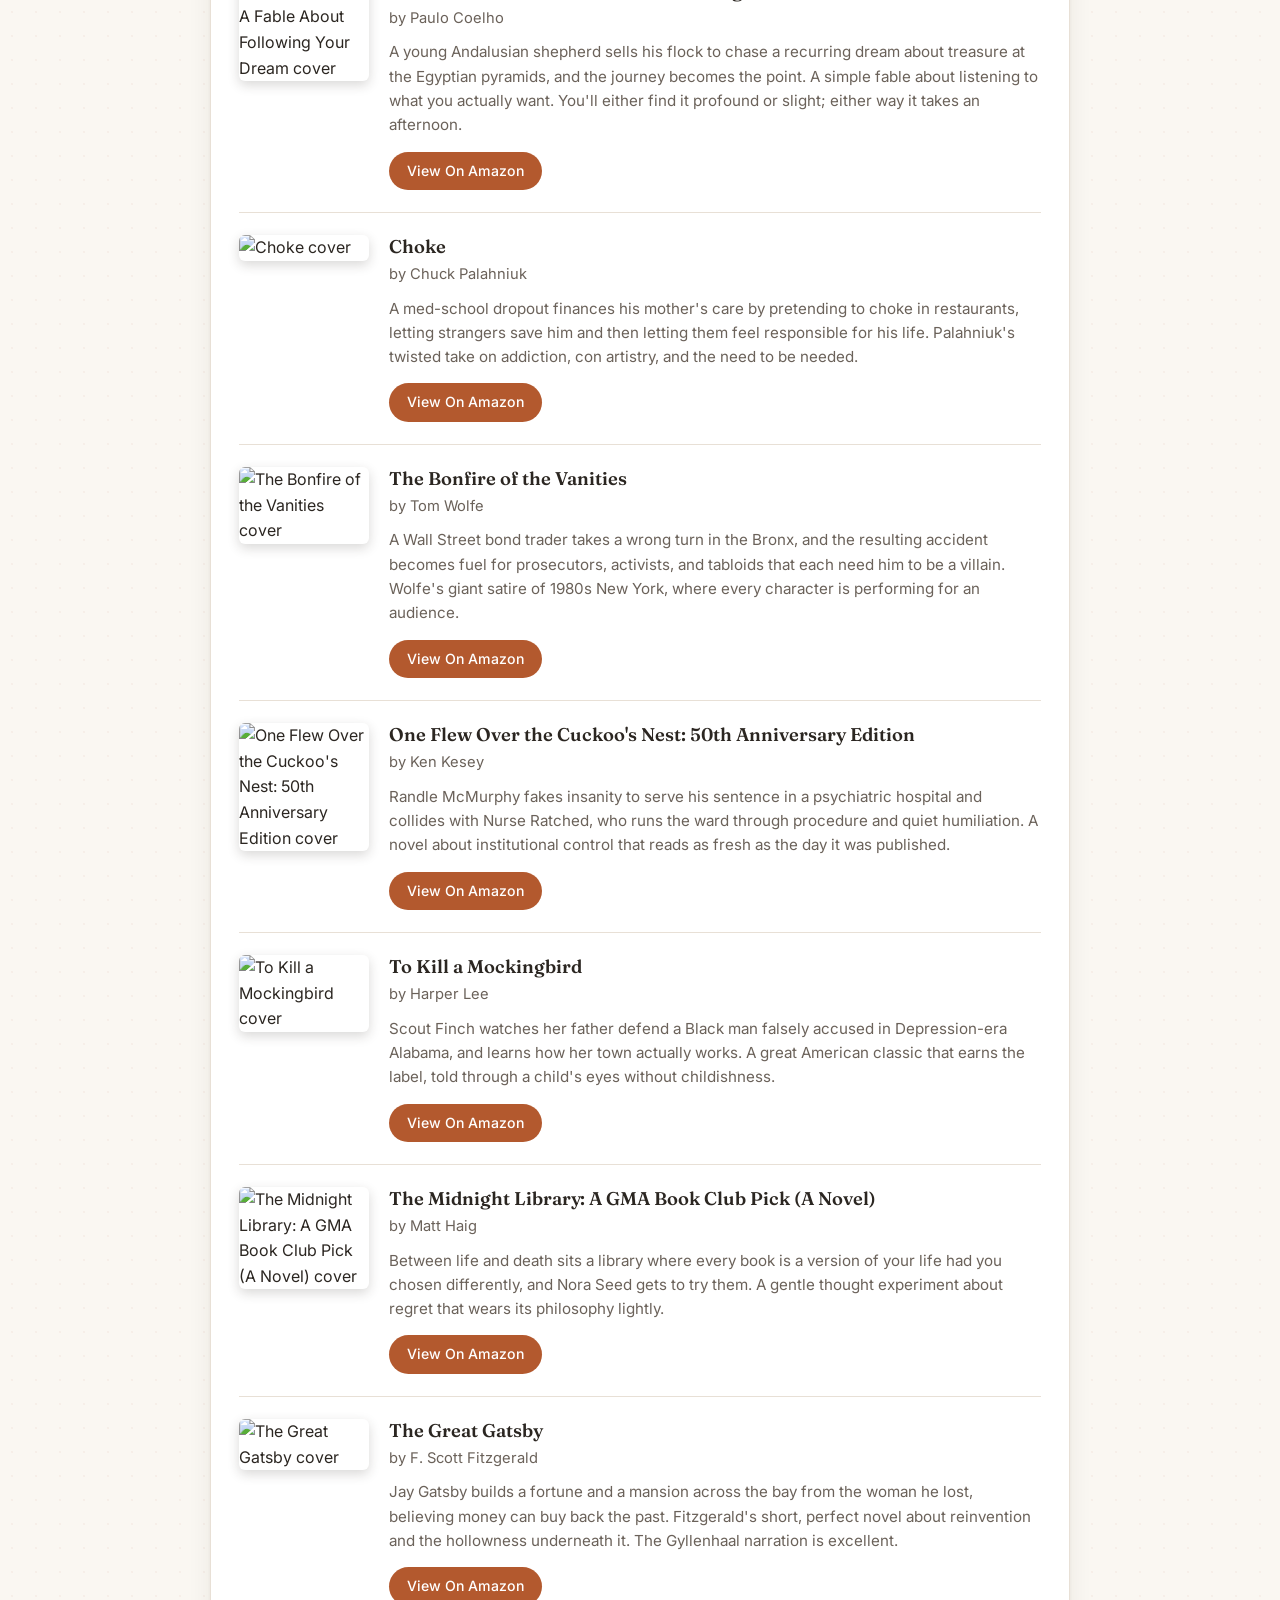
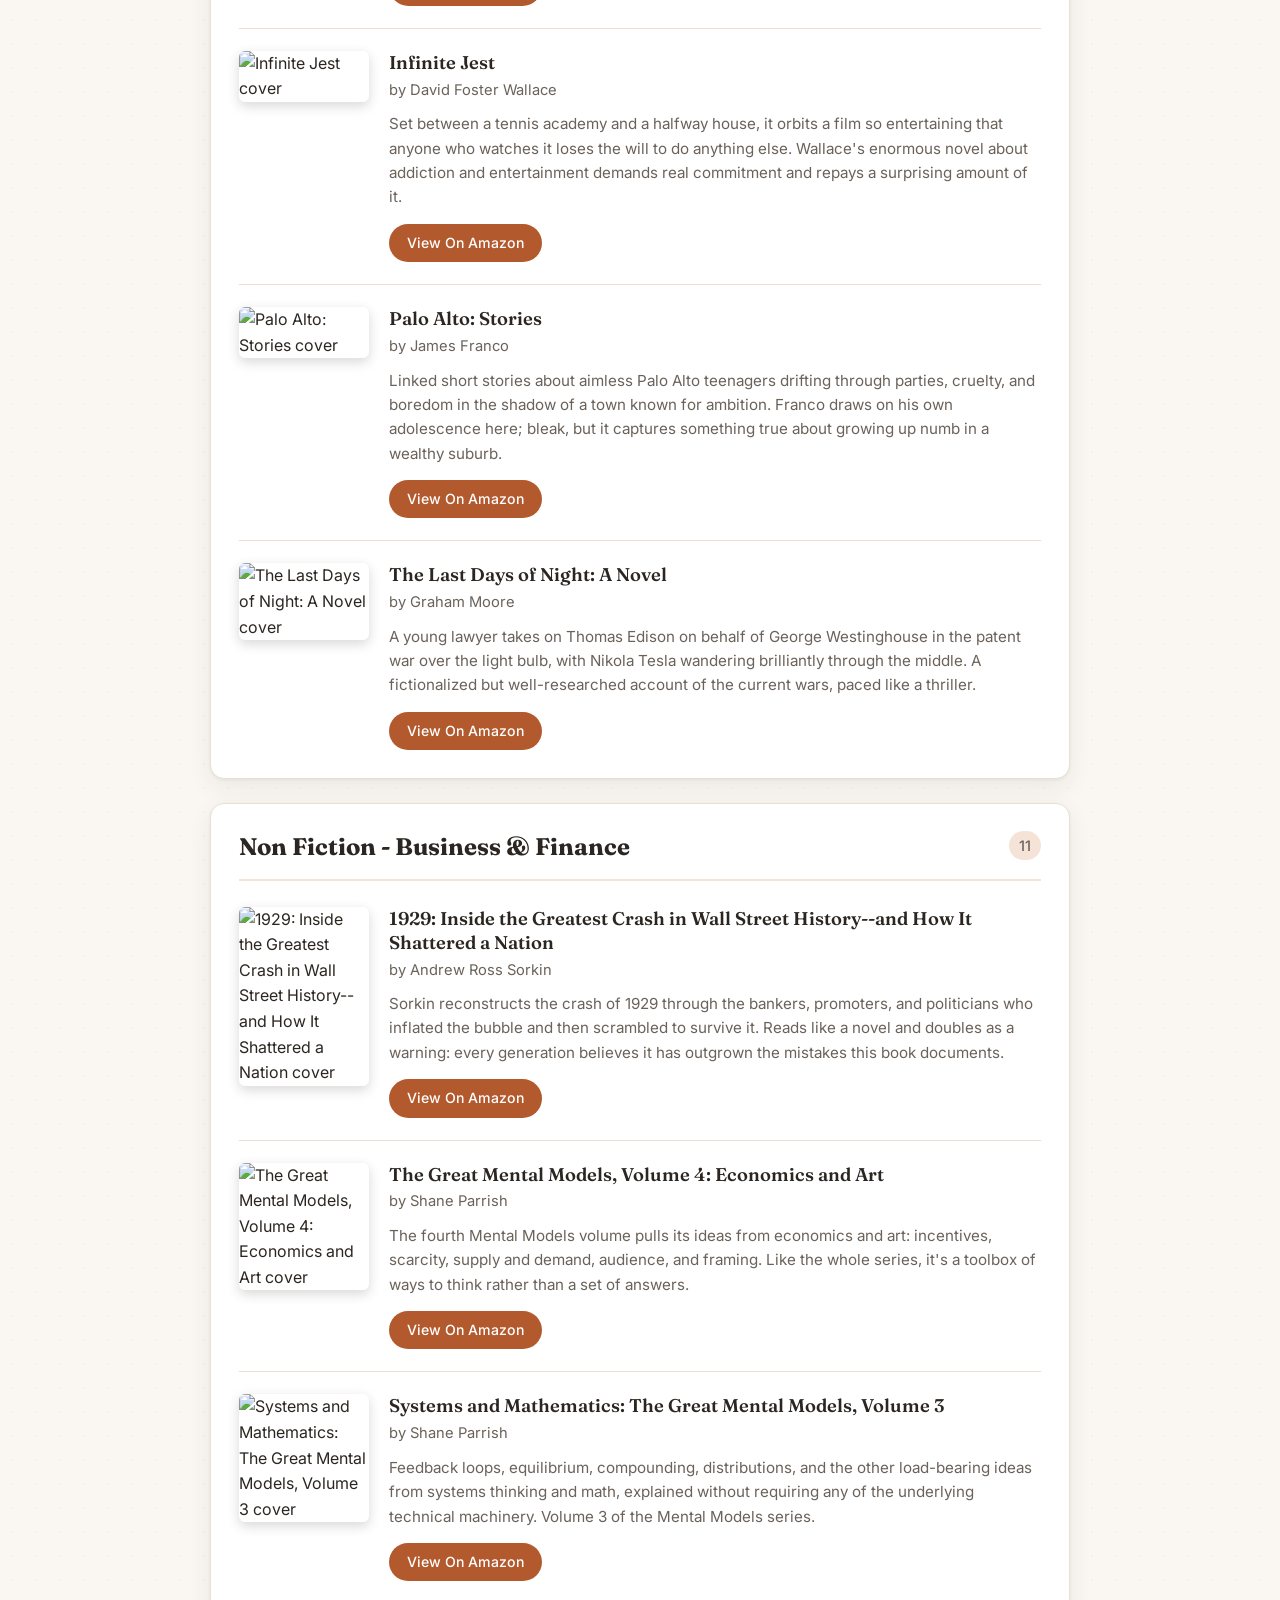
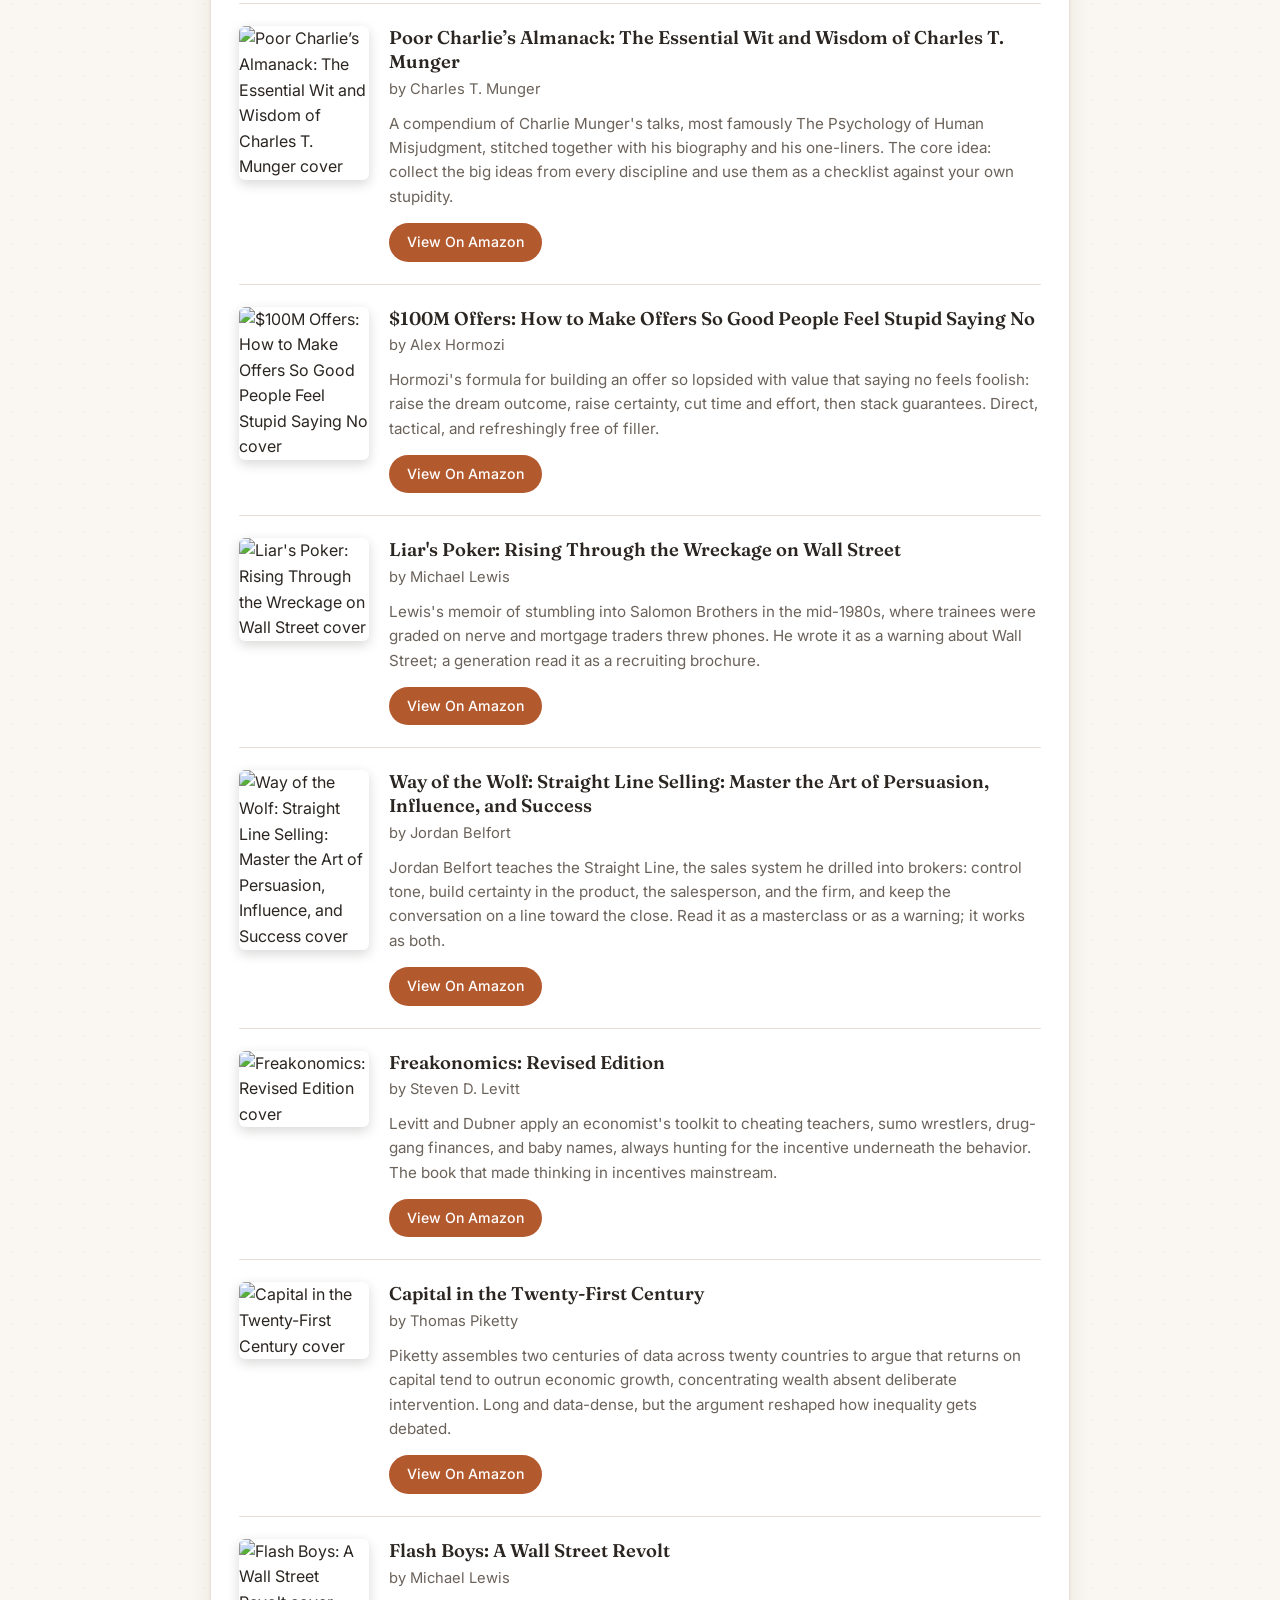
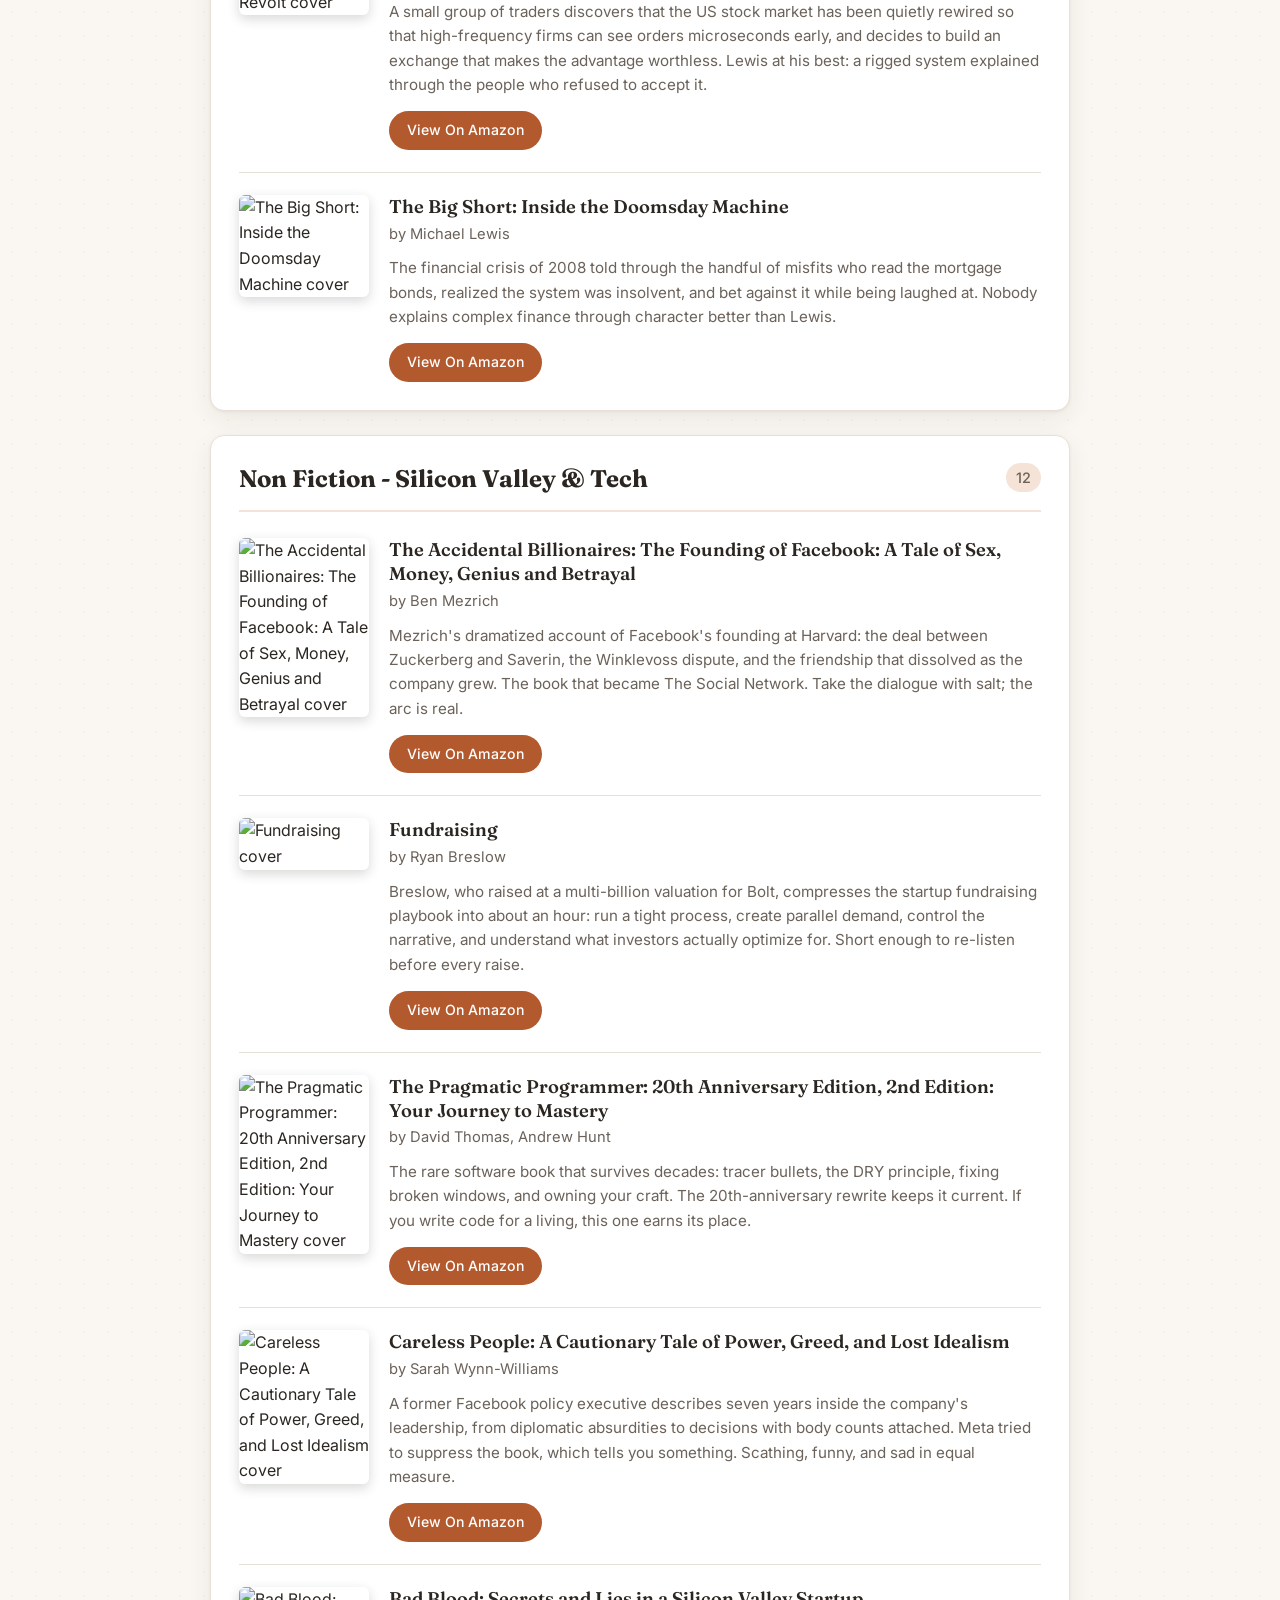
==== commit 6c5a3843: "Remove cover collage background Co-Authored-By: Claude Fable 5 <noreply@anthropic.com> Claude-Sessio" ====
--- a/index.html
+++ b/index.html
@@ -135,19 +135,6 @@
                     '<span class="cat-count">' + cat.books.length + '</span></h2>' + books + '</div>';
             });
             listEl.innerHTML = htmlParts.join('');
-            var collage = document.createElement('div');
-            collage.id = 'cover-collage';
-            collage.setAttribute('aria-hidden', 'true');
-            data.categories.forEach(function (cat) {
-                cat.books.forEach(function (b) {
-                    var img = document.createElement('img');
-                    img.src = b.cover;
-                    img.alt = '';
-                    img.loading = 'lazy';
-                    collage.appendChild(img);
-                });
-            });
-            document.body.prepend(collage);
             if (isMobile.matches) {
                 document.querySelectorAll('.category-container').forEach(function (c) {
                     c.classList.add('collapsed');
--- a/styles.css
+++ b/styles.css
@@ -423,27 +423,6 @@
   }
 }
 
-/* ============ Cover collage background ============ */
-#cover-collage {
-  position: fixed;
-  inset: 0;
-  z-index: -1;
-  display: flex;
-  flex-wrap: wrap;
-  align-content: flex-start;
-  overflow: hidden;
-  opacity: 0.16;
-  filter: saturate(0.85);
-  pointer-events: none;
-}
-
-#cover-collage img {
-  width: 110px;
-  height: 160px;
-  object-fit: cover;
-  flex: none;
-}
-
 /* ============ Collapsible categories (mobile) ============ */
 .cat-count {
   float: right;
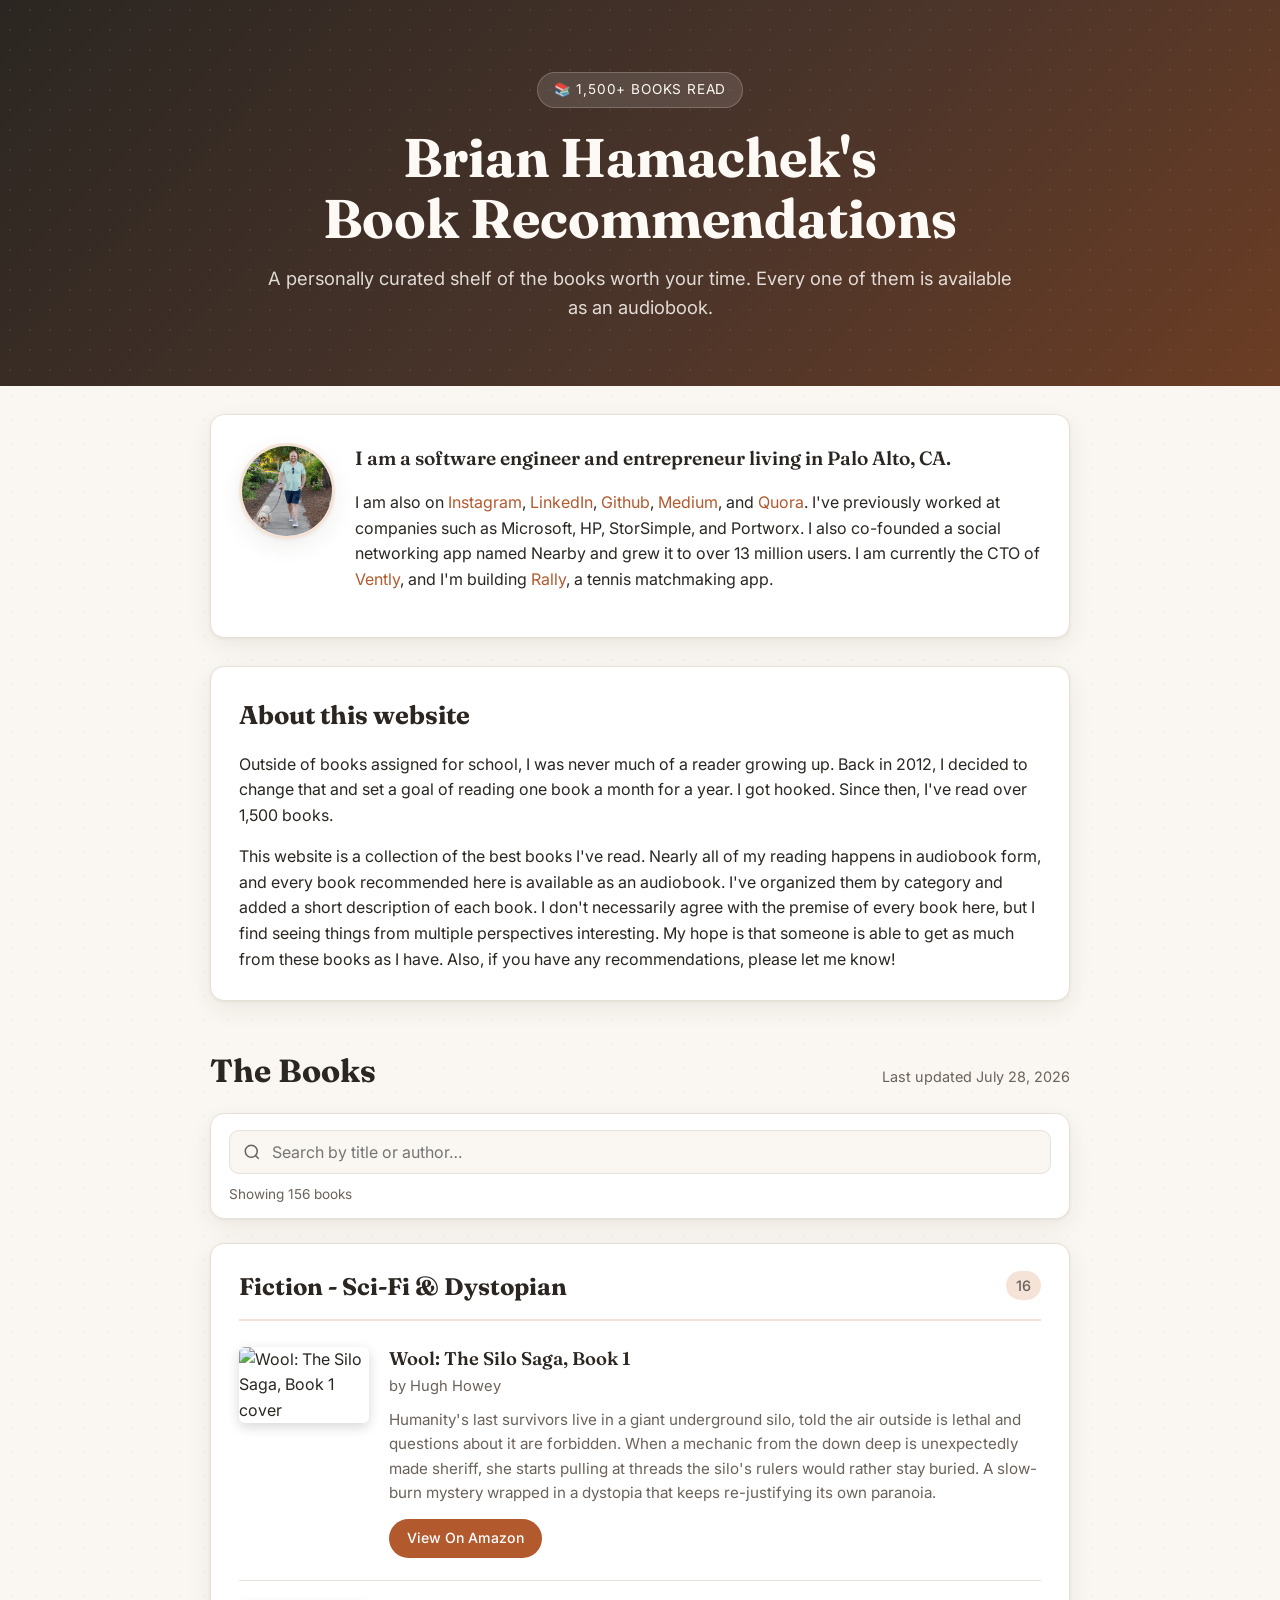
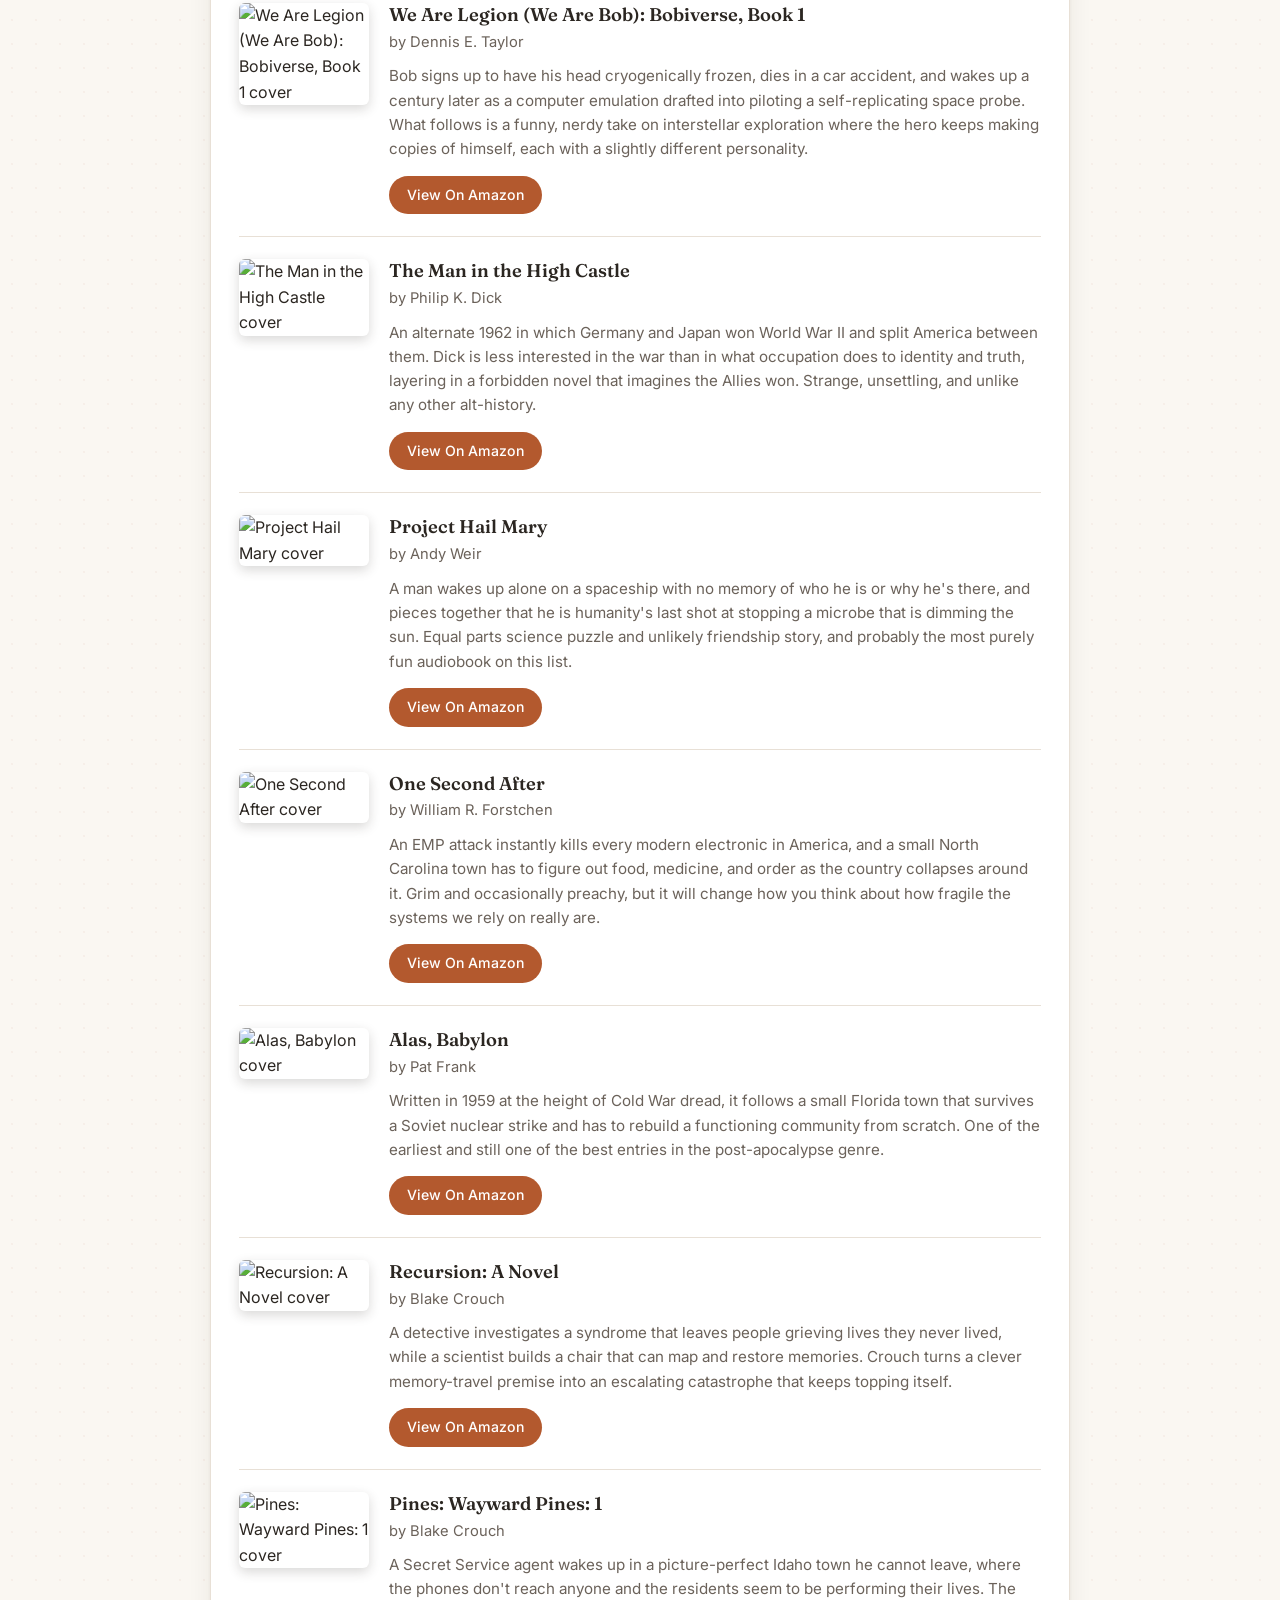
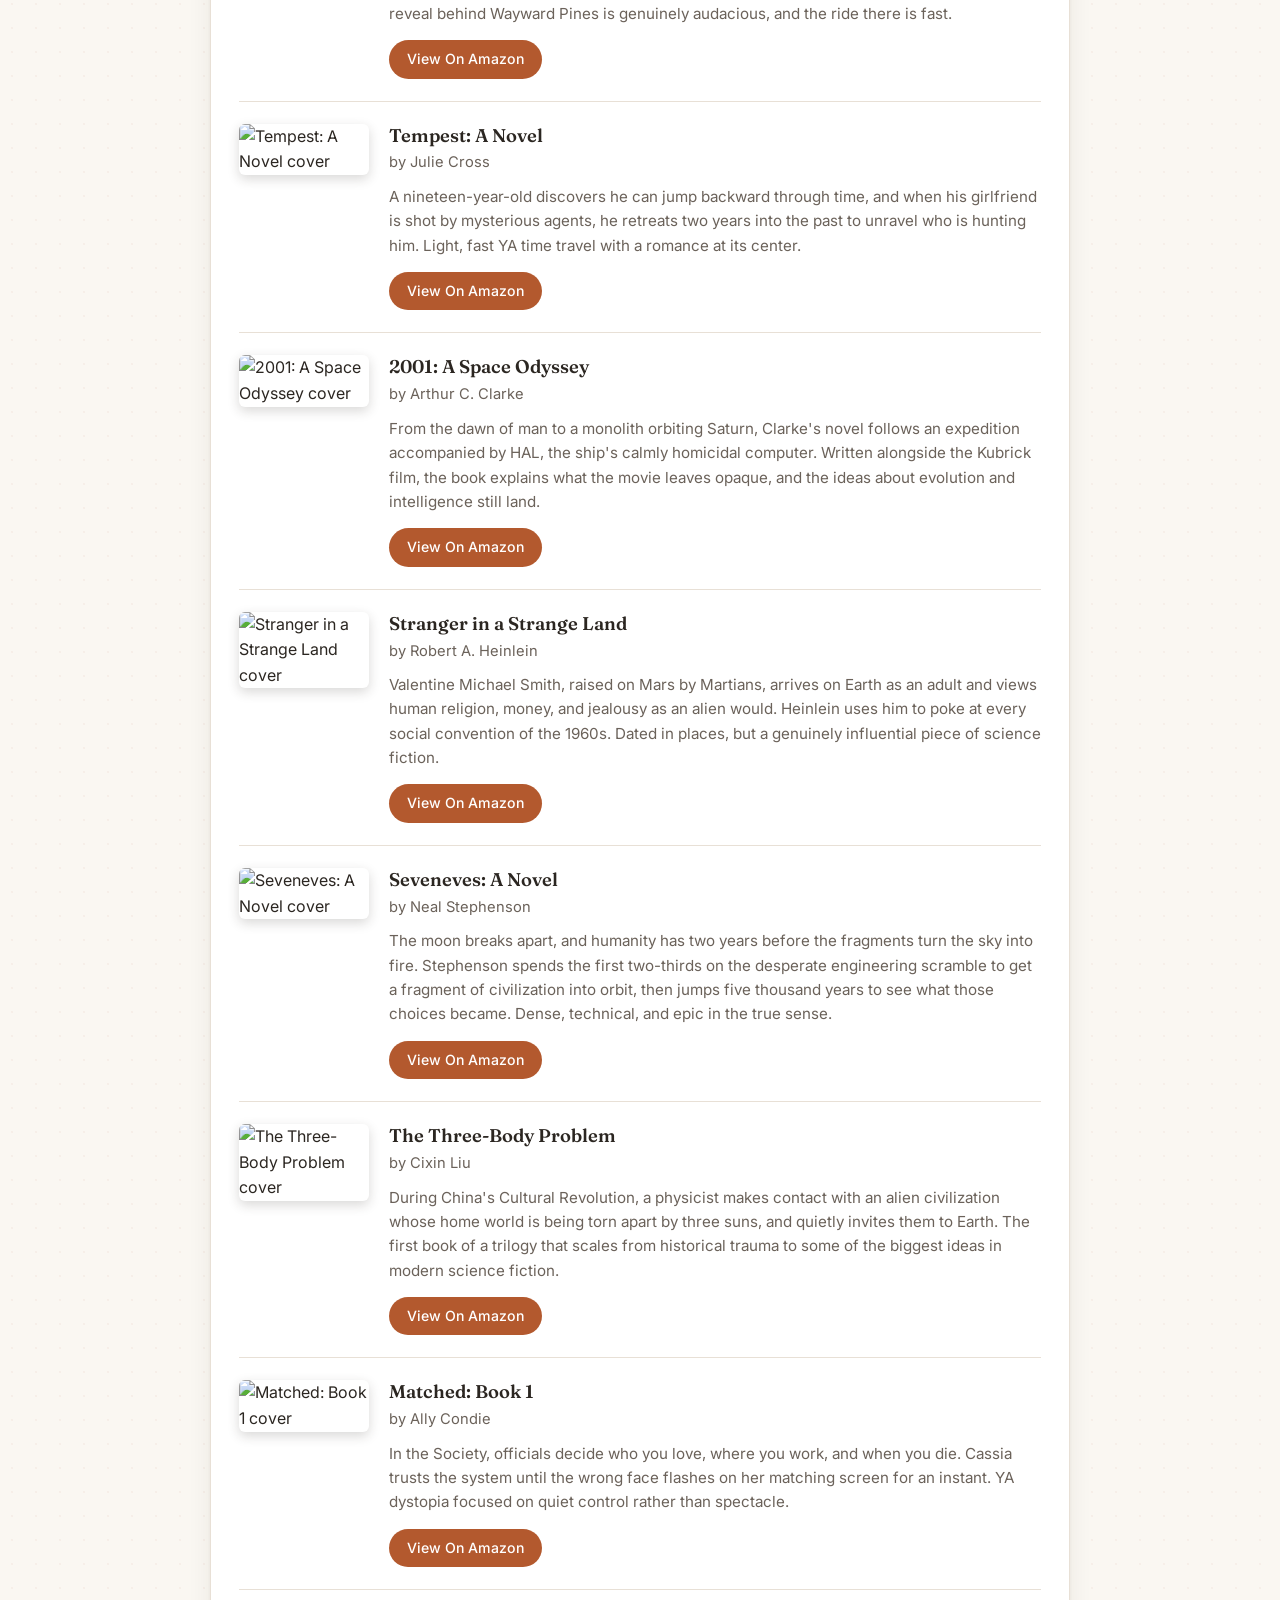
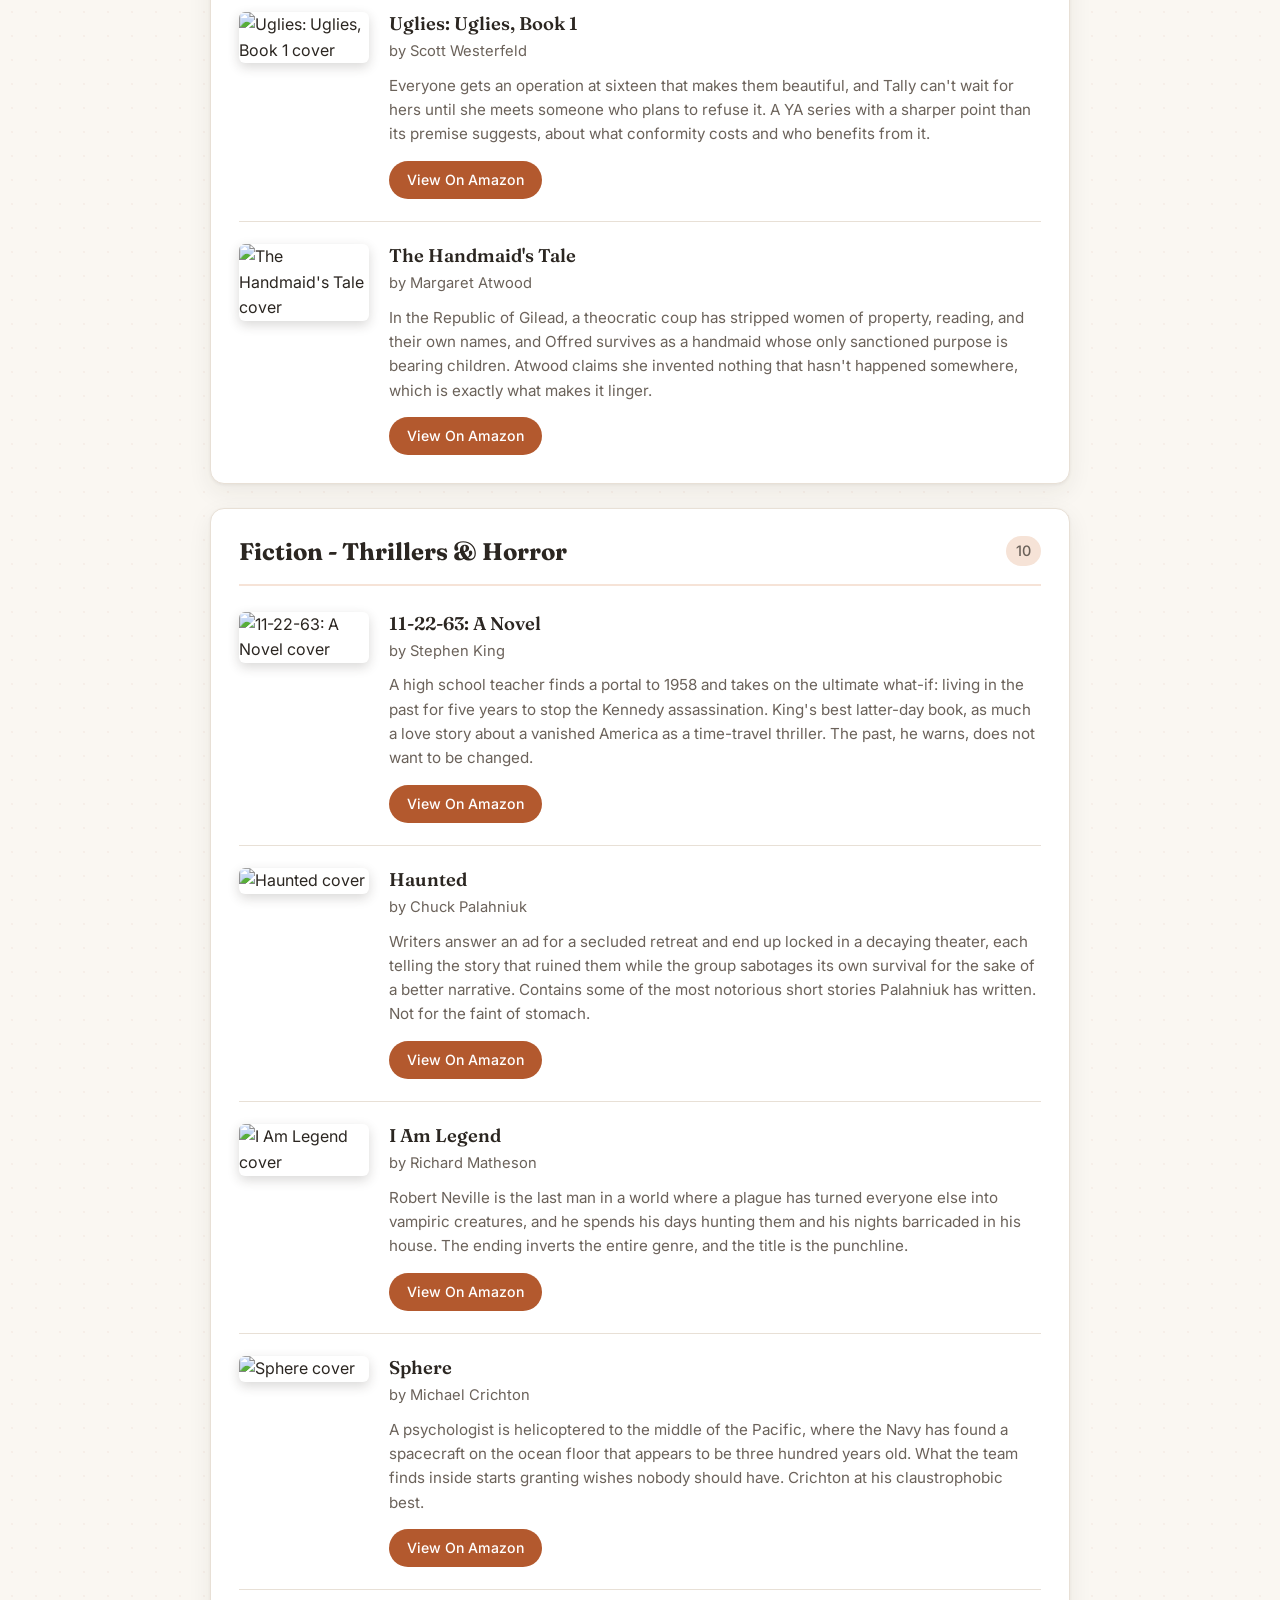
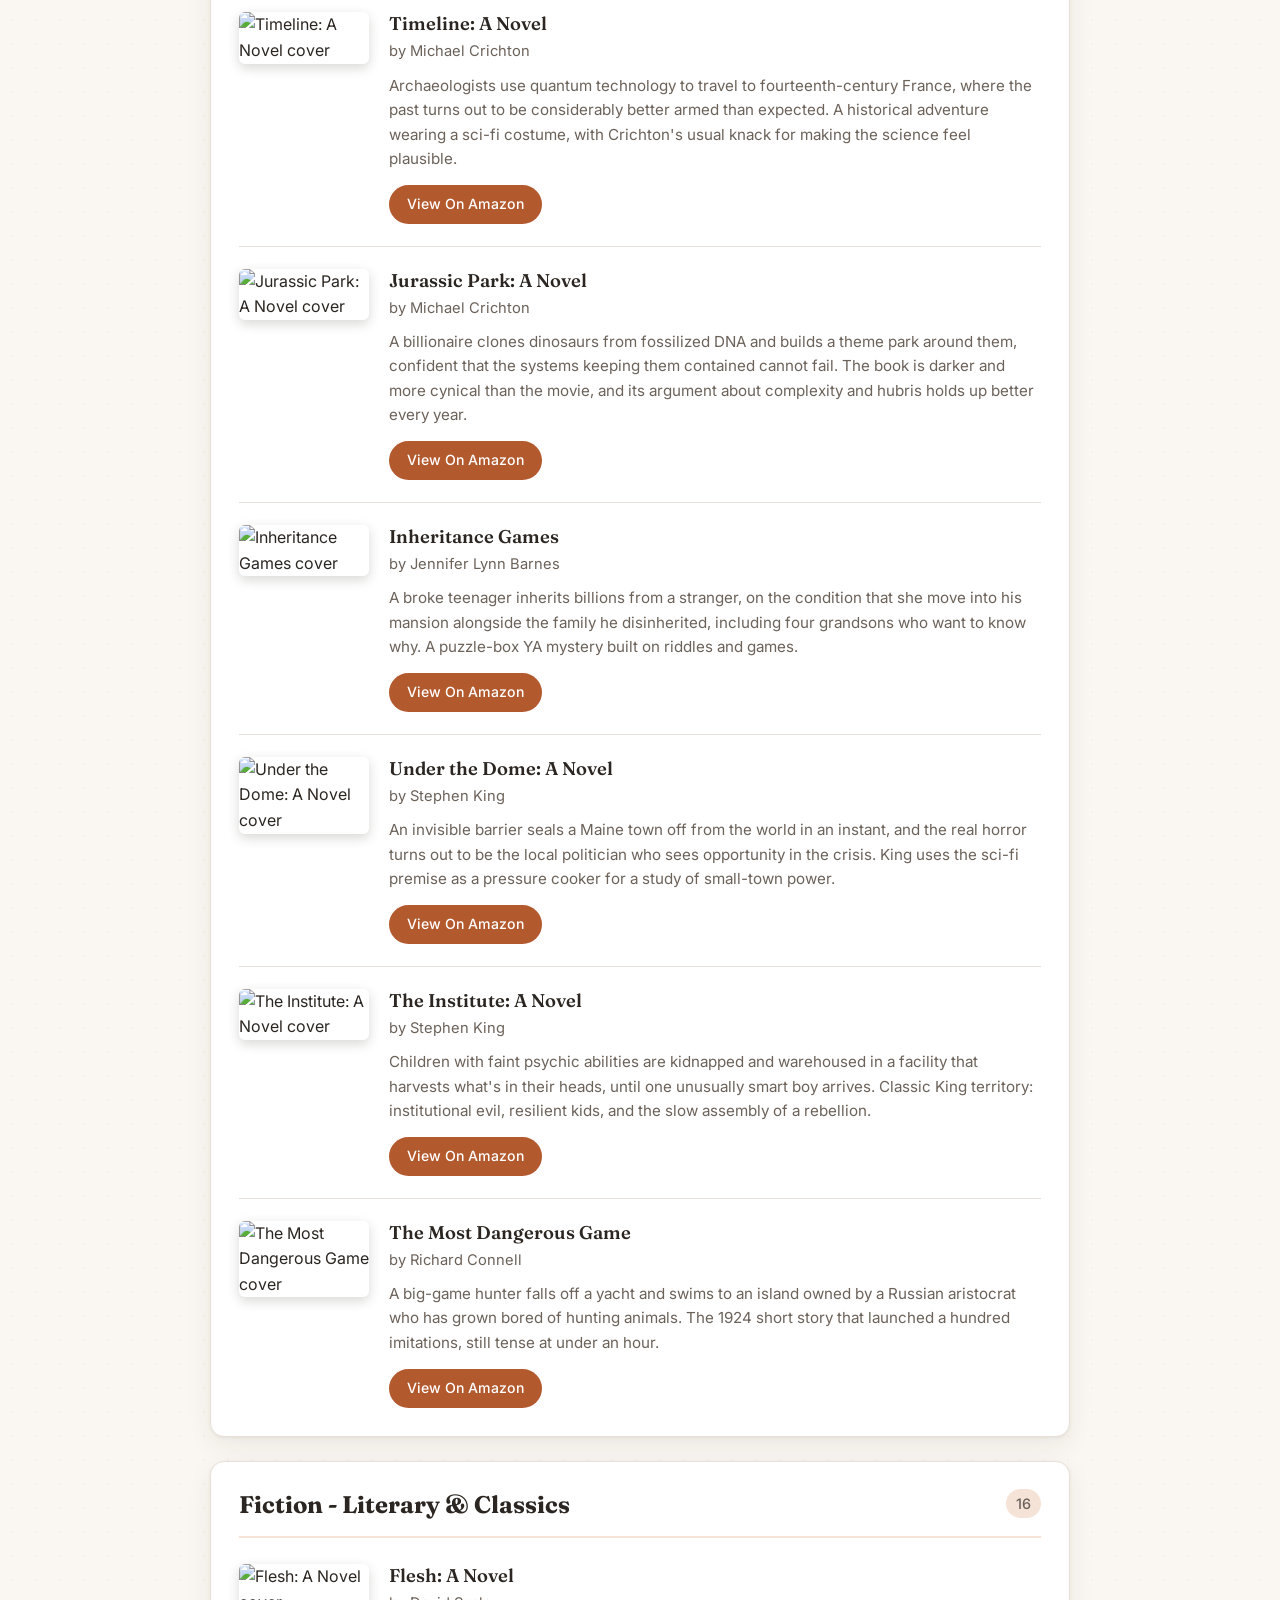
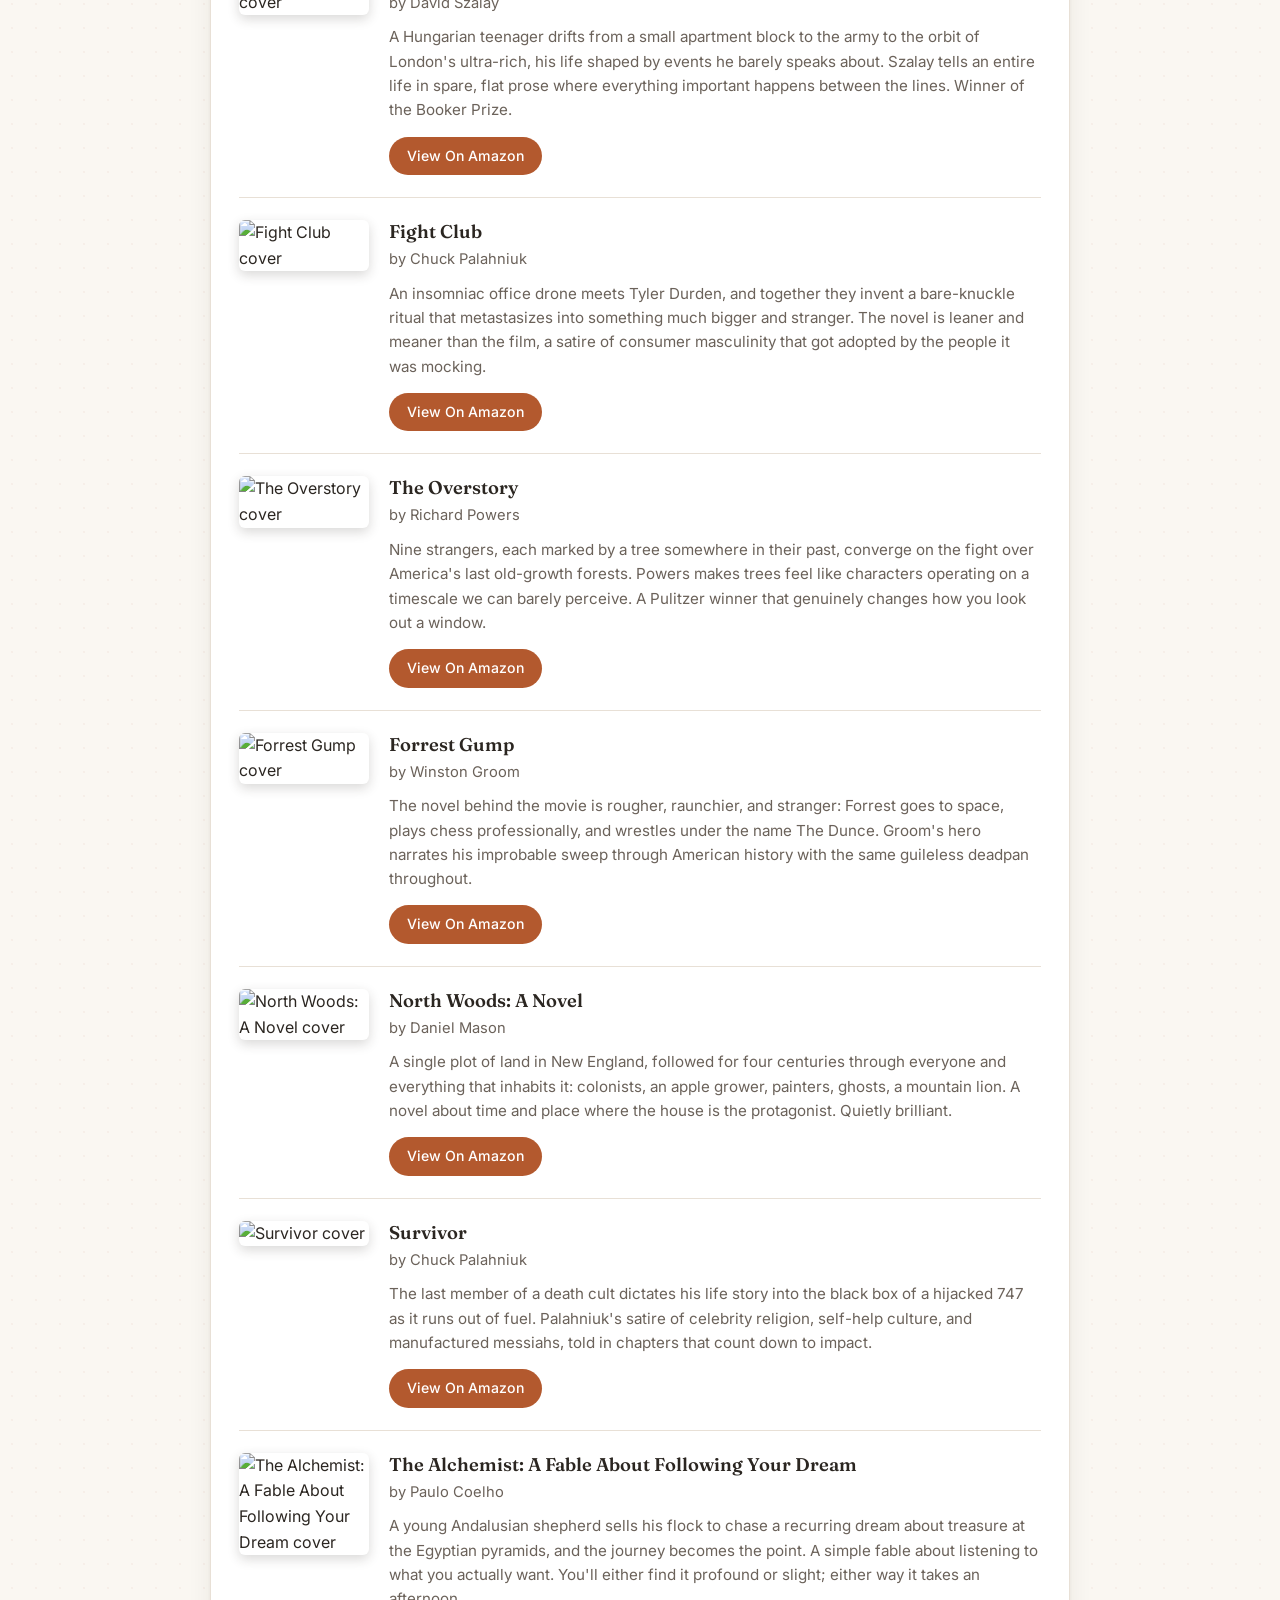
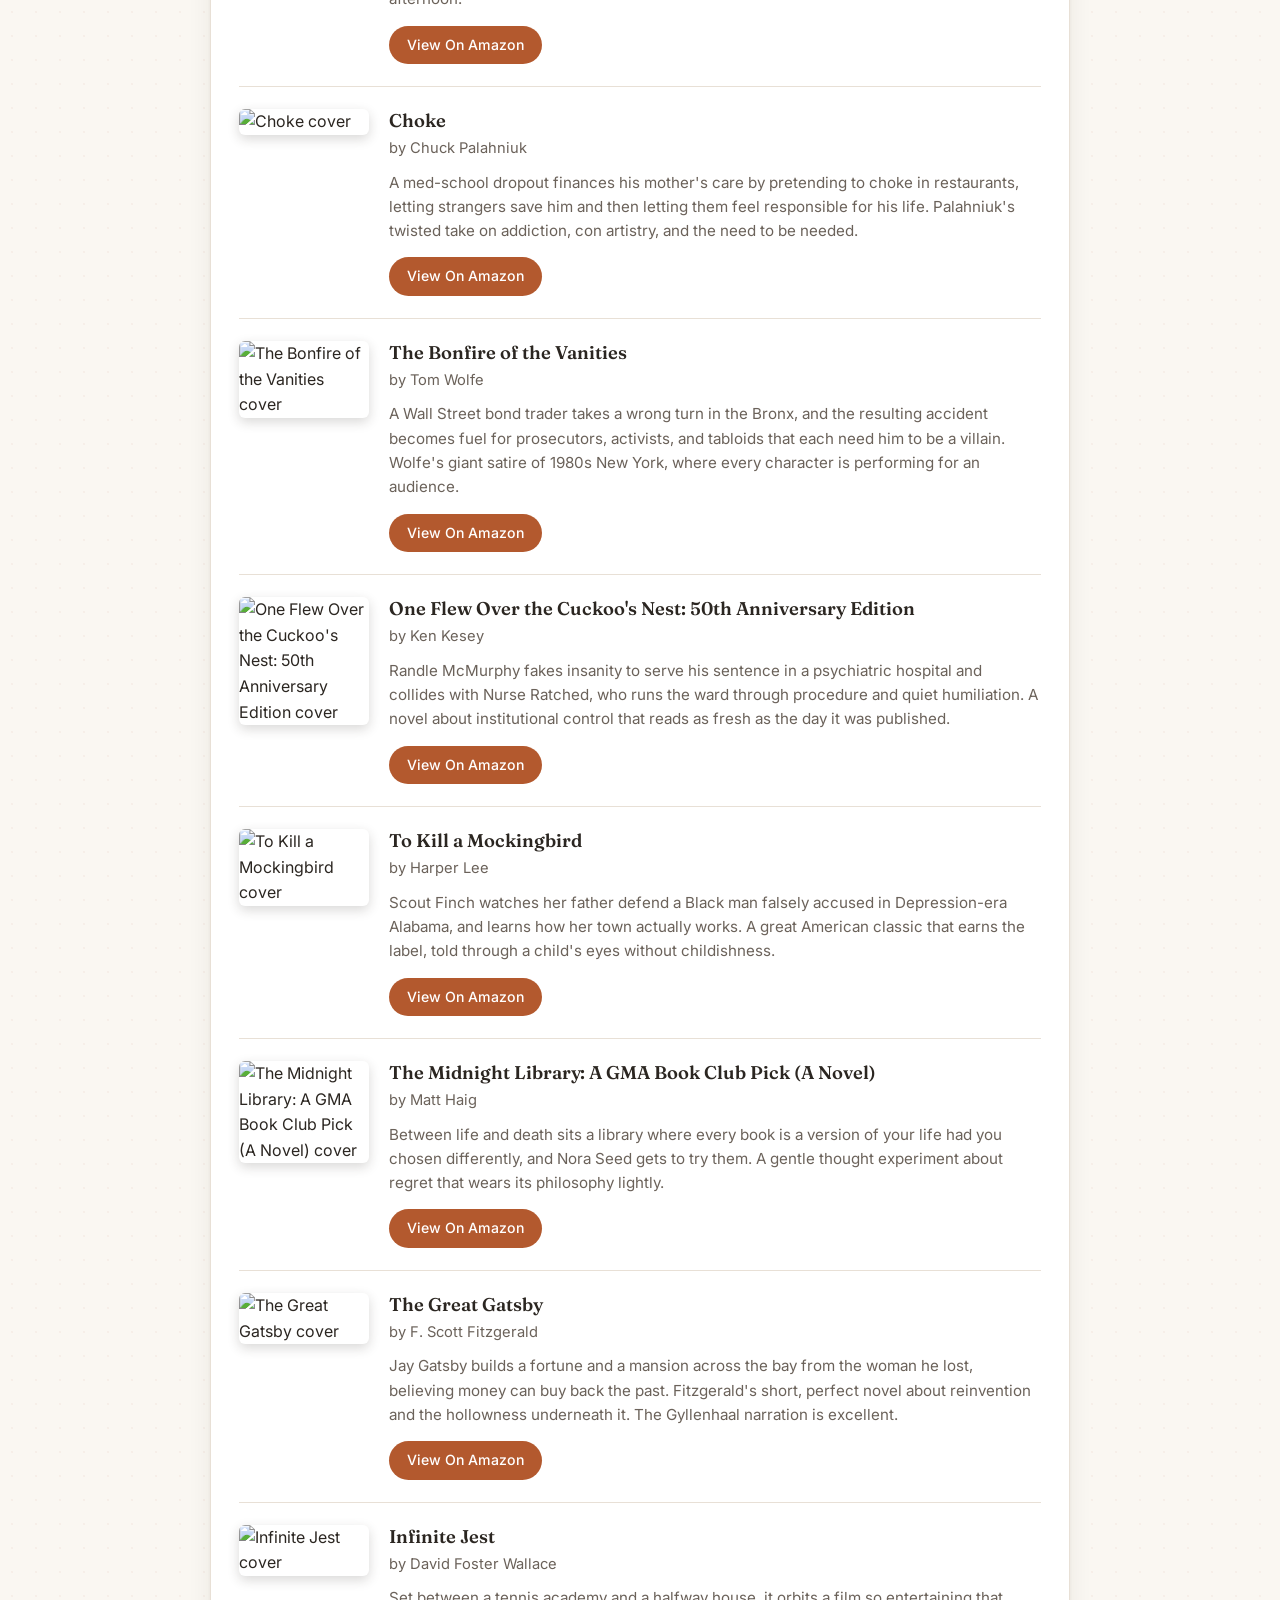
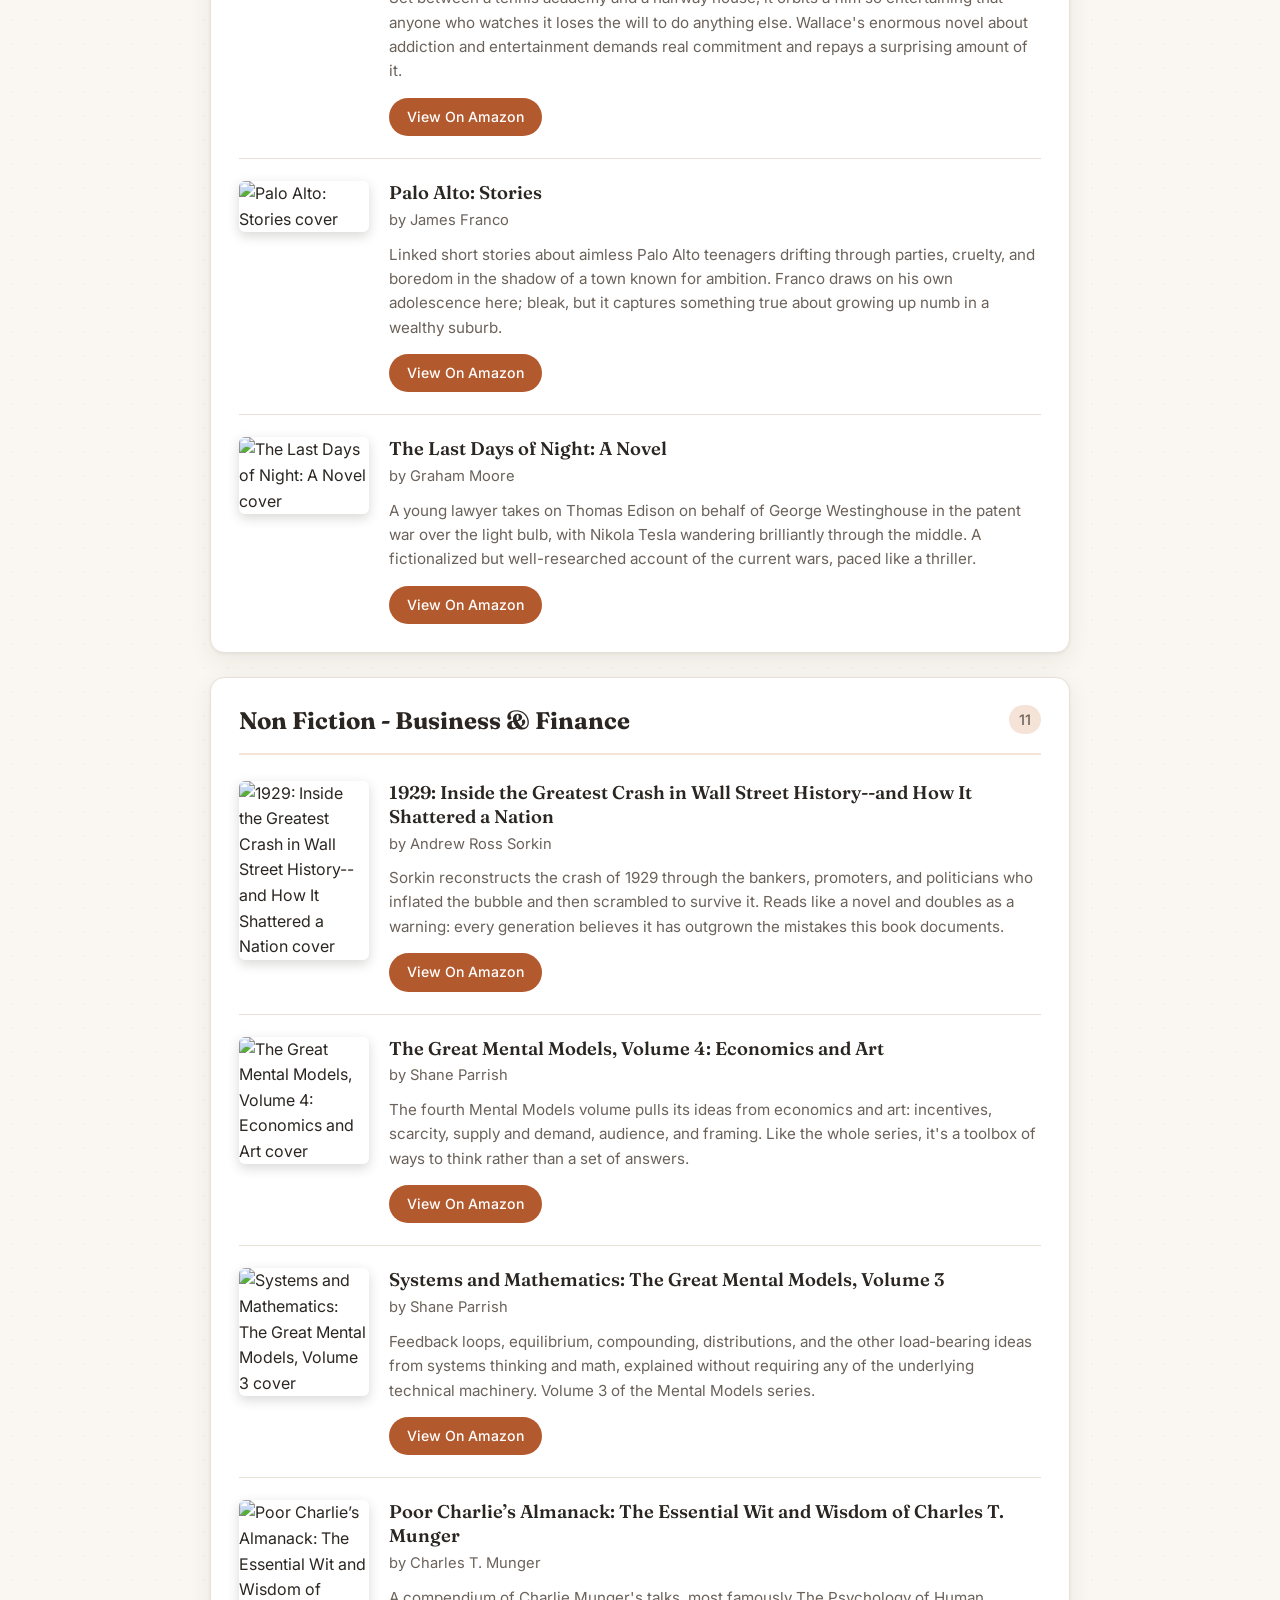
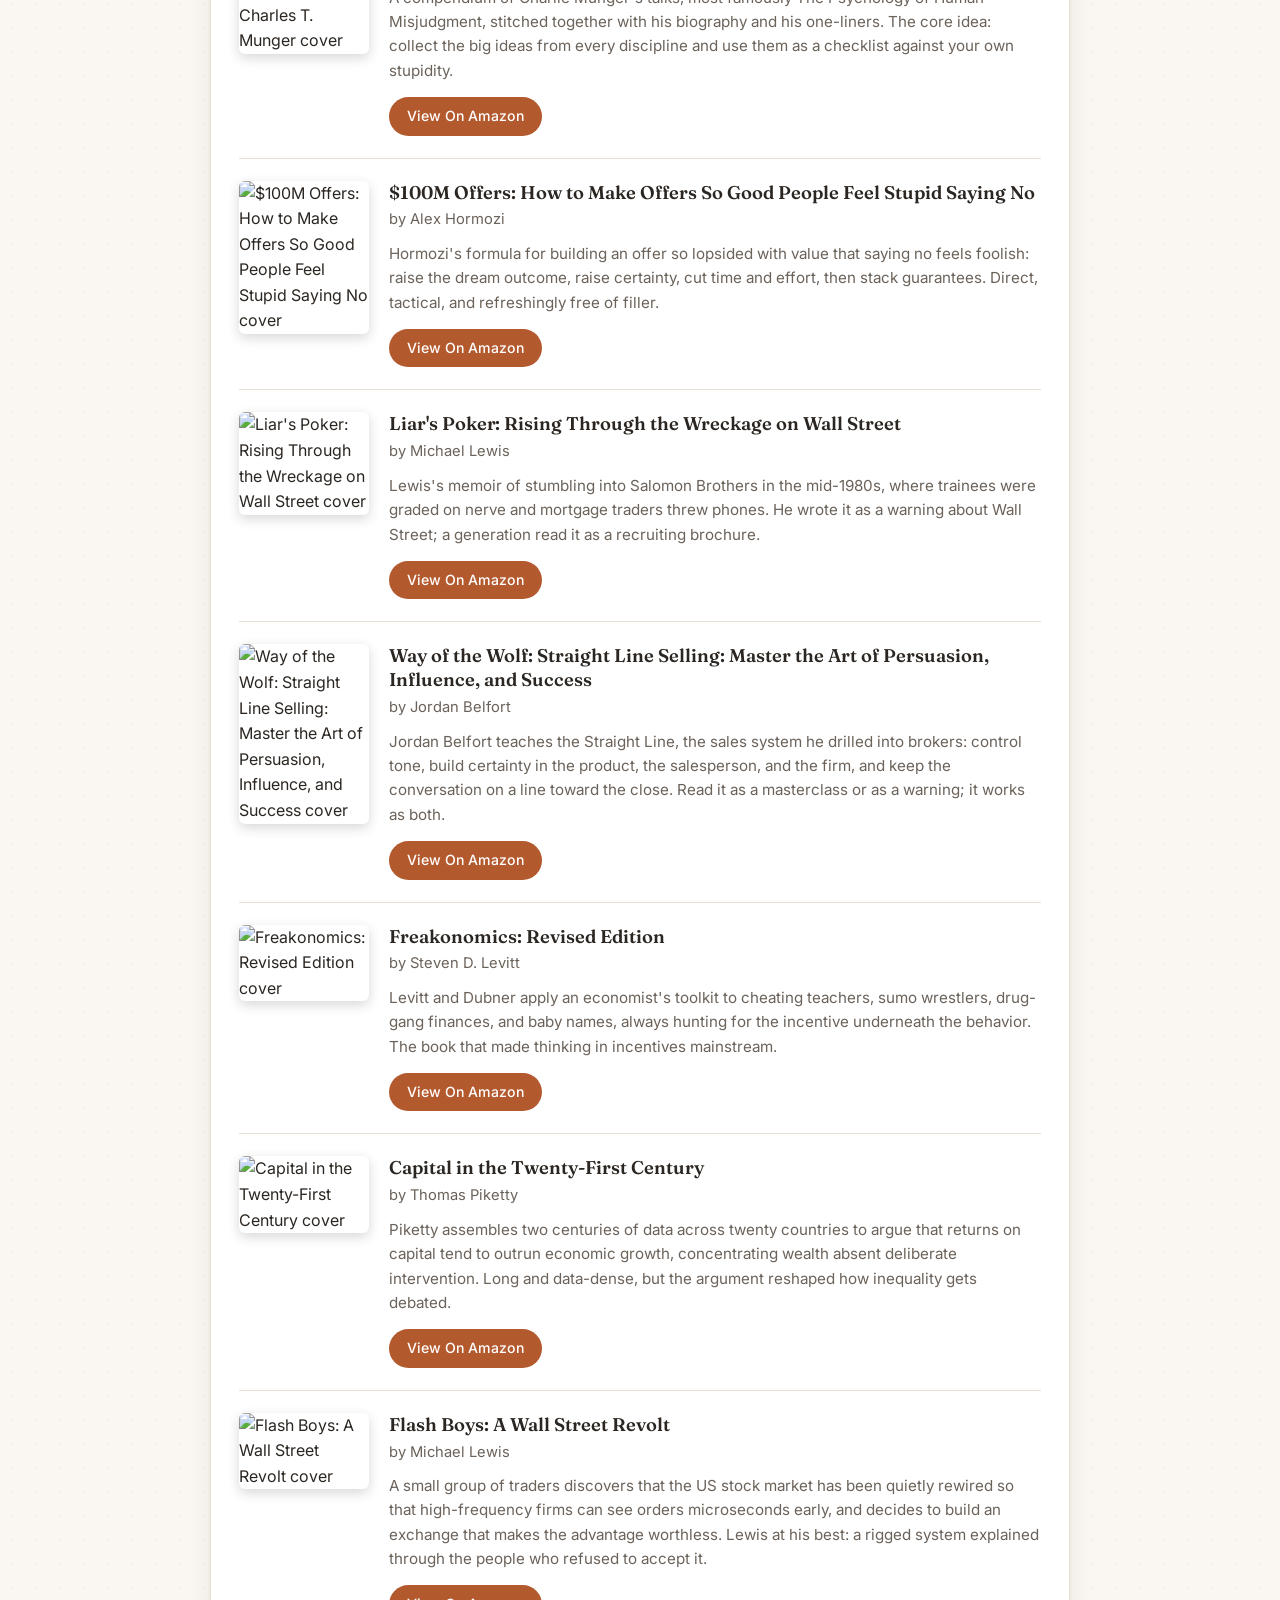
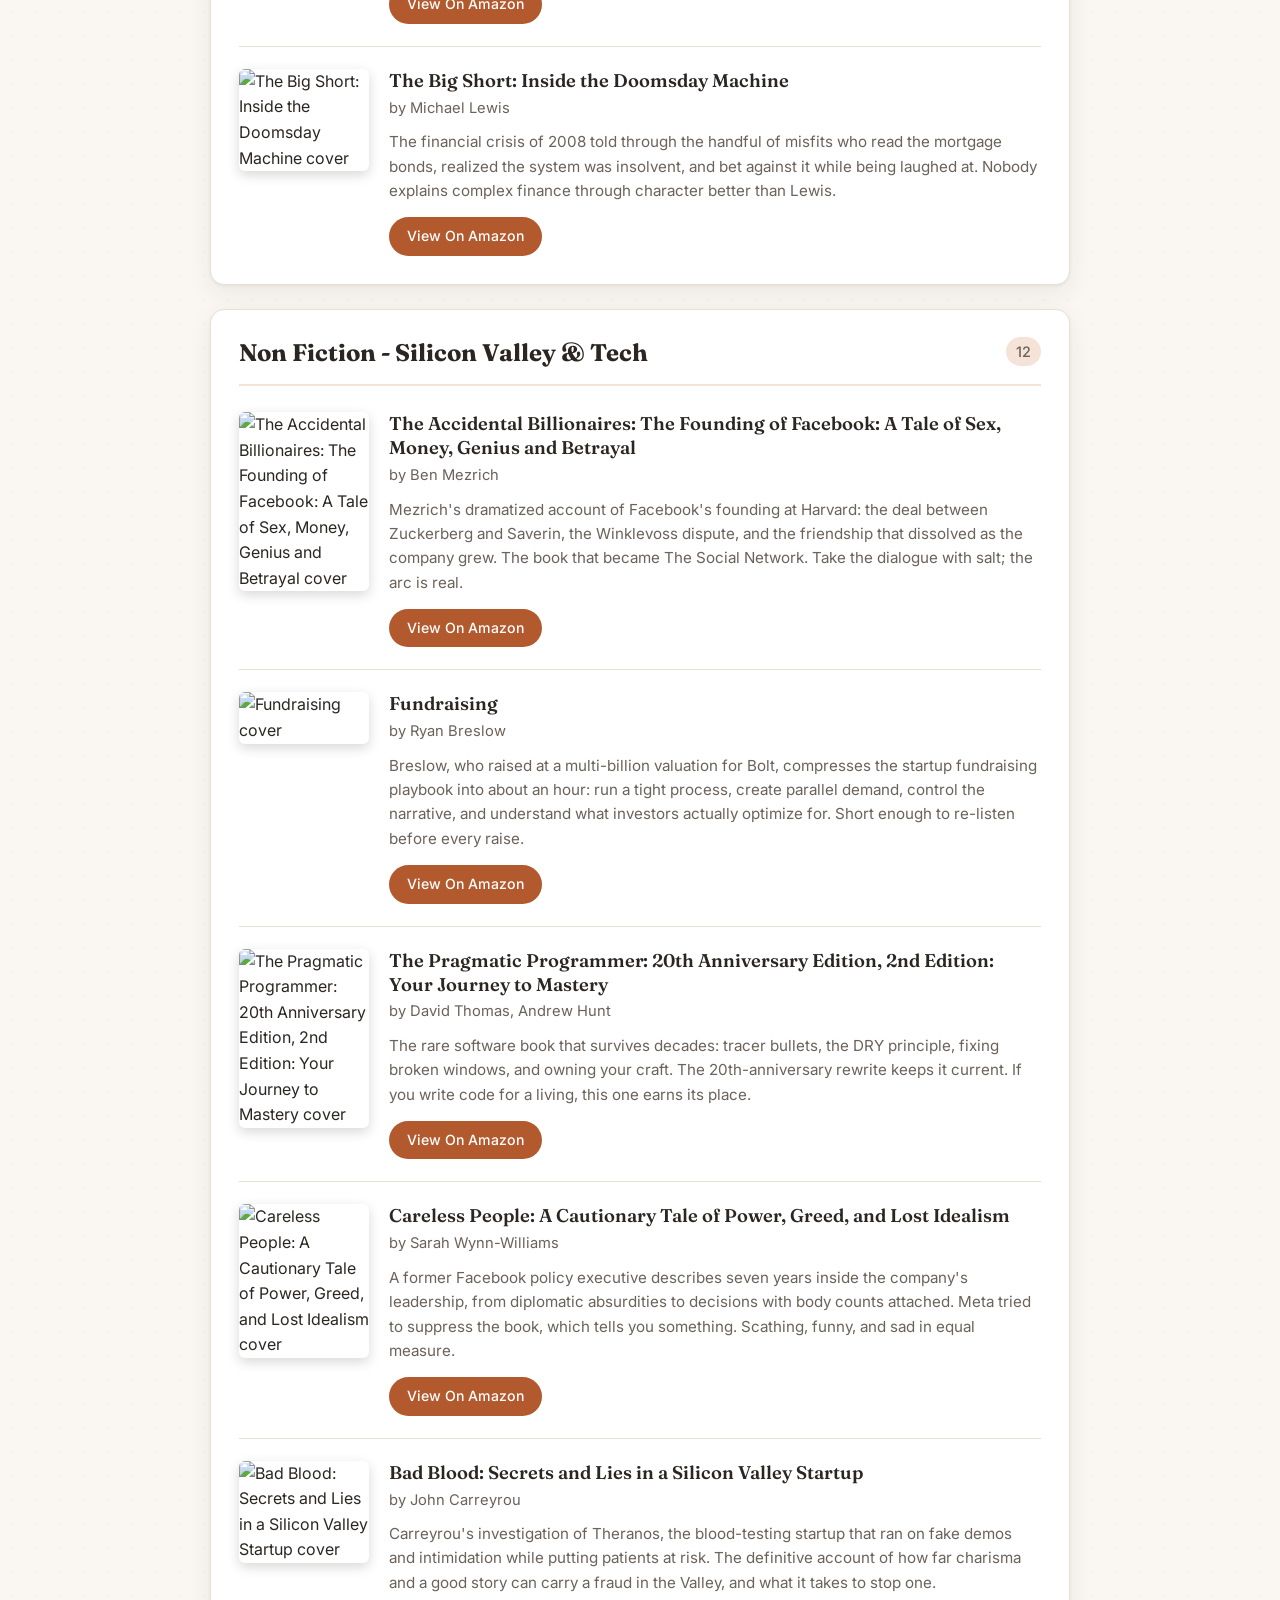
==== commit 018b1f5d: "Hide genre pills while scrolled into the book list The sticky filter bar collapses to just the searc" ====
--- a/index.html
+++ b/index.html
@@ -70,6 +70,7 @@
                 <p class="last-updated" id="last-updated">Last updated January 23, 2025</p>
             </div>
 
+            <div id="filter-sentinel" style="height: 1px;"></div>
             <div class="filter-bar">
                 <div class="search-wrap">
                     <svg class="search-icon" viewBox="0 0 24 24" fill="none" stroke="currentColor" stroke-width="2"
@@ -211,6 +212,12 @@
             }
         }
 
+        new IntersectionObserver(function (entries) {
+            var e = entries[0];
+            var scrolledPast = !e.isIntersecting && e.boundingClientRect.top < 0;
+            document.querySelector('.filter-bar').classList.toggle('stuck', scrolledPast);
+        }, { threshold: 0 }).observe(document.getElementById('filter-sentinel'));
+
         window.addEventListener('scroll', function () {
             var btn = document.getElementById('back-to-top');
             btn.classList.toggle('visible', window.scrollY > 600);
--- a/styles.css
+++ b/styles.css
@@ -469,3 +469,21 @@
     border-bottom: none;
   }
 }
+
+/* Hide the genre pills while scrolled into the book list; the sticky bar
+   collapses to just the search box. */
+.genre-pills {
+  max-height: 200px;
+  overflow: hidden;
+  transition: max-height 0.25s ease, opacity 0.2s ease, margin 0.25s ease;
+}
+
+.filter-bar.stuck .genre-pills {
+  max-height: 0;
+  opacity: 0;
+  margin: 0;
+}
+
+.filter-bar.stuck .search-wrap {
+  margin-bottom: 0;
+}
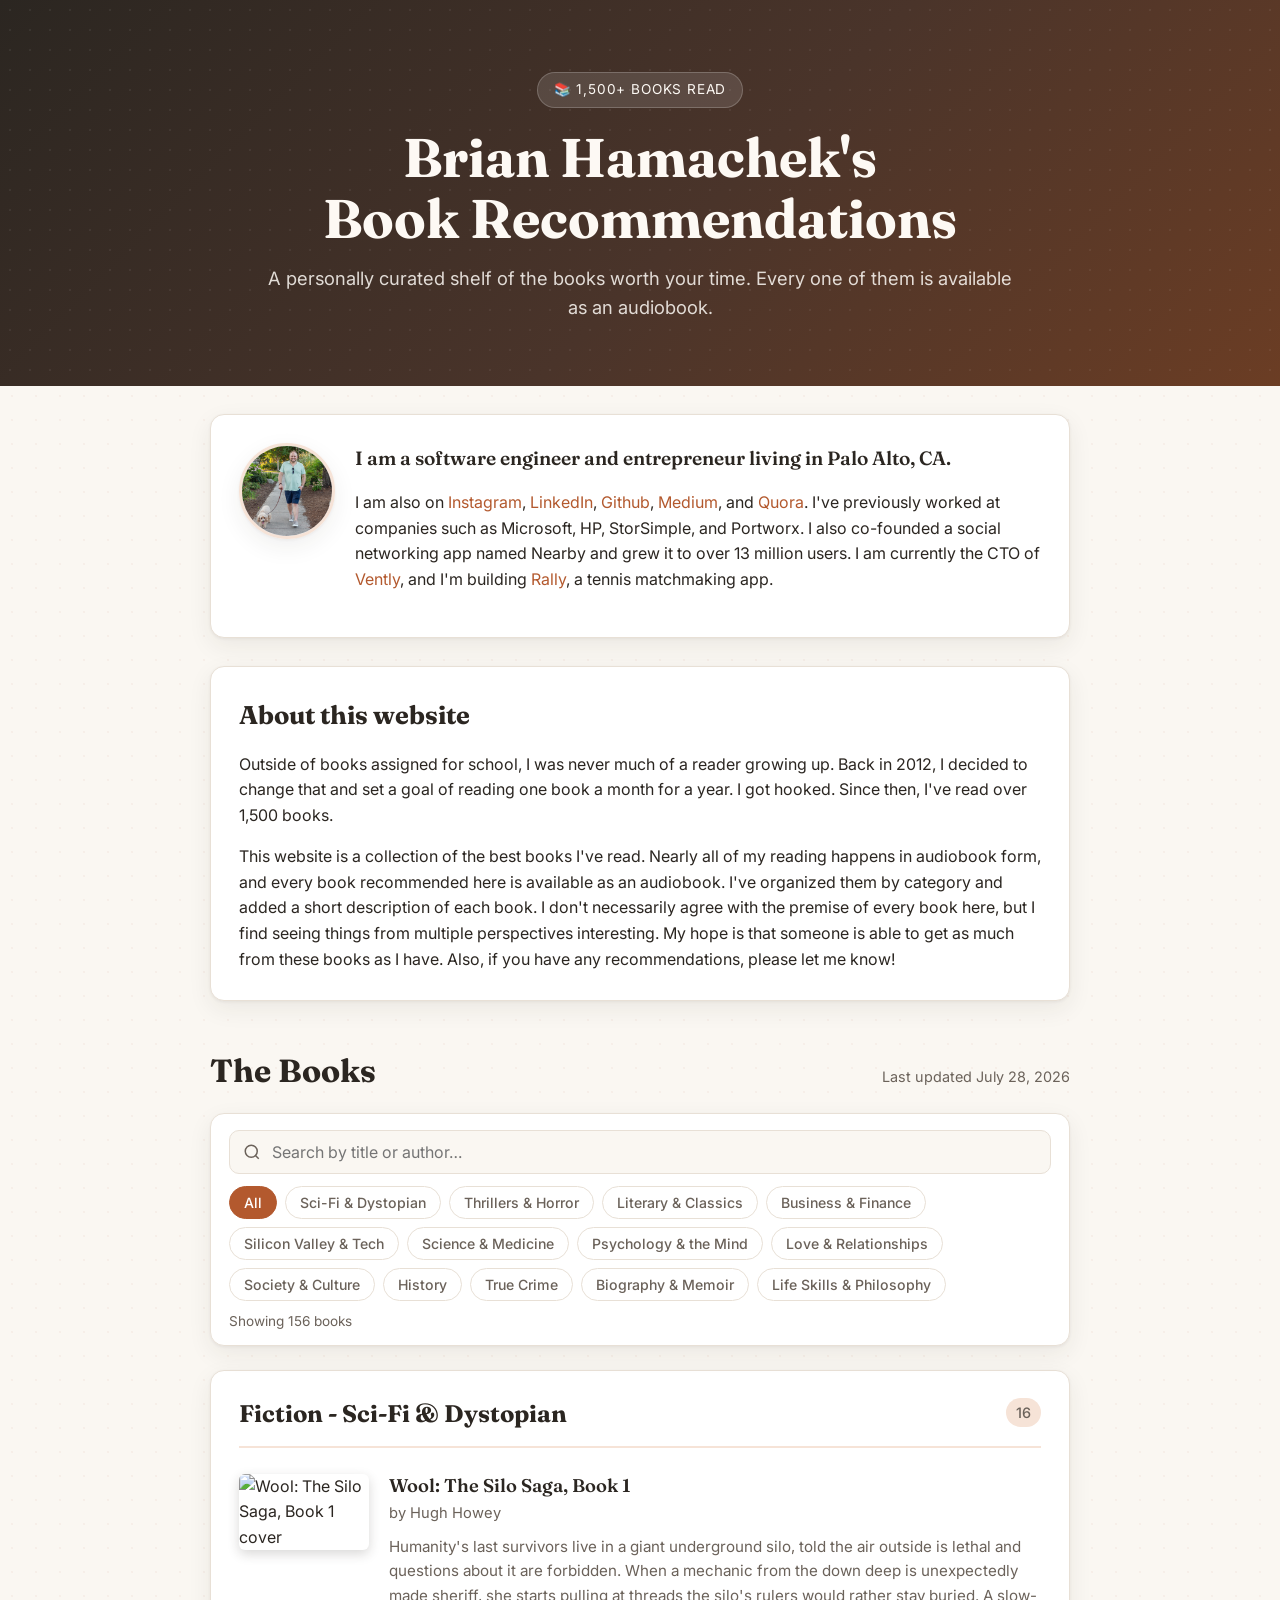
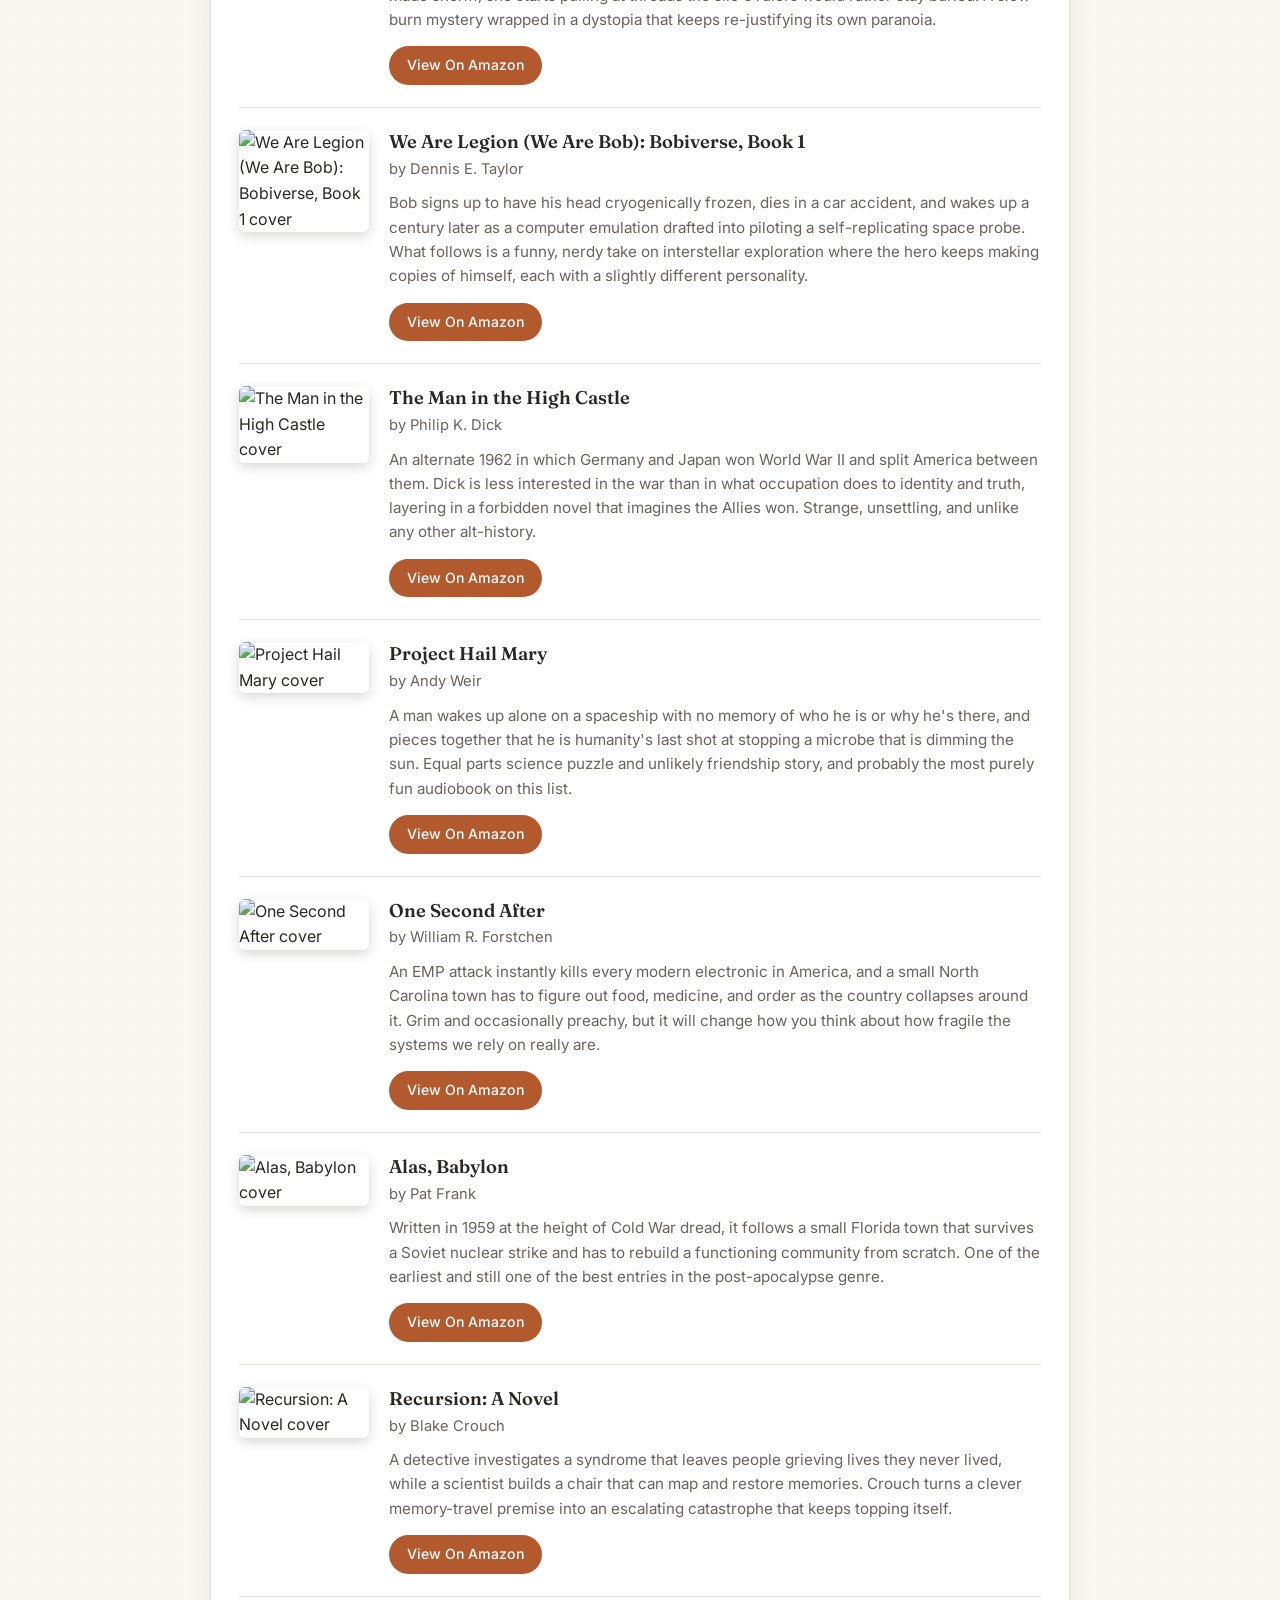
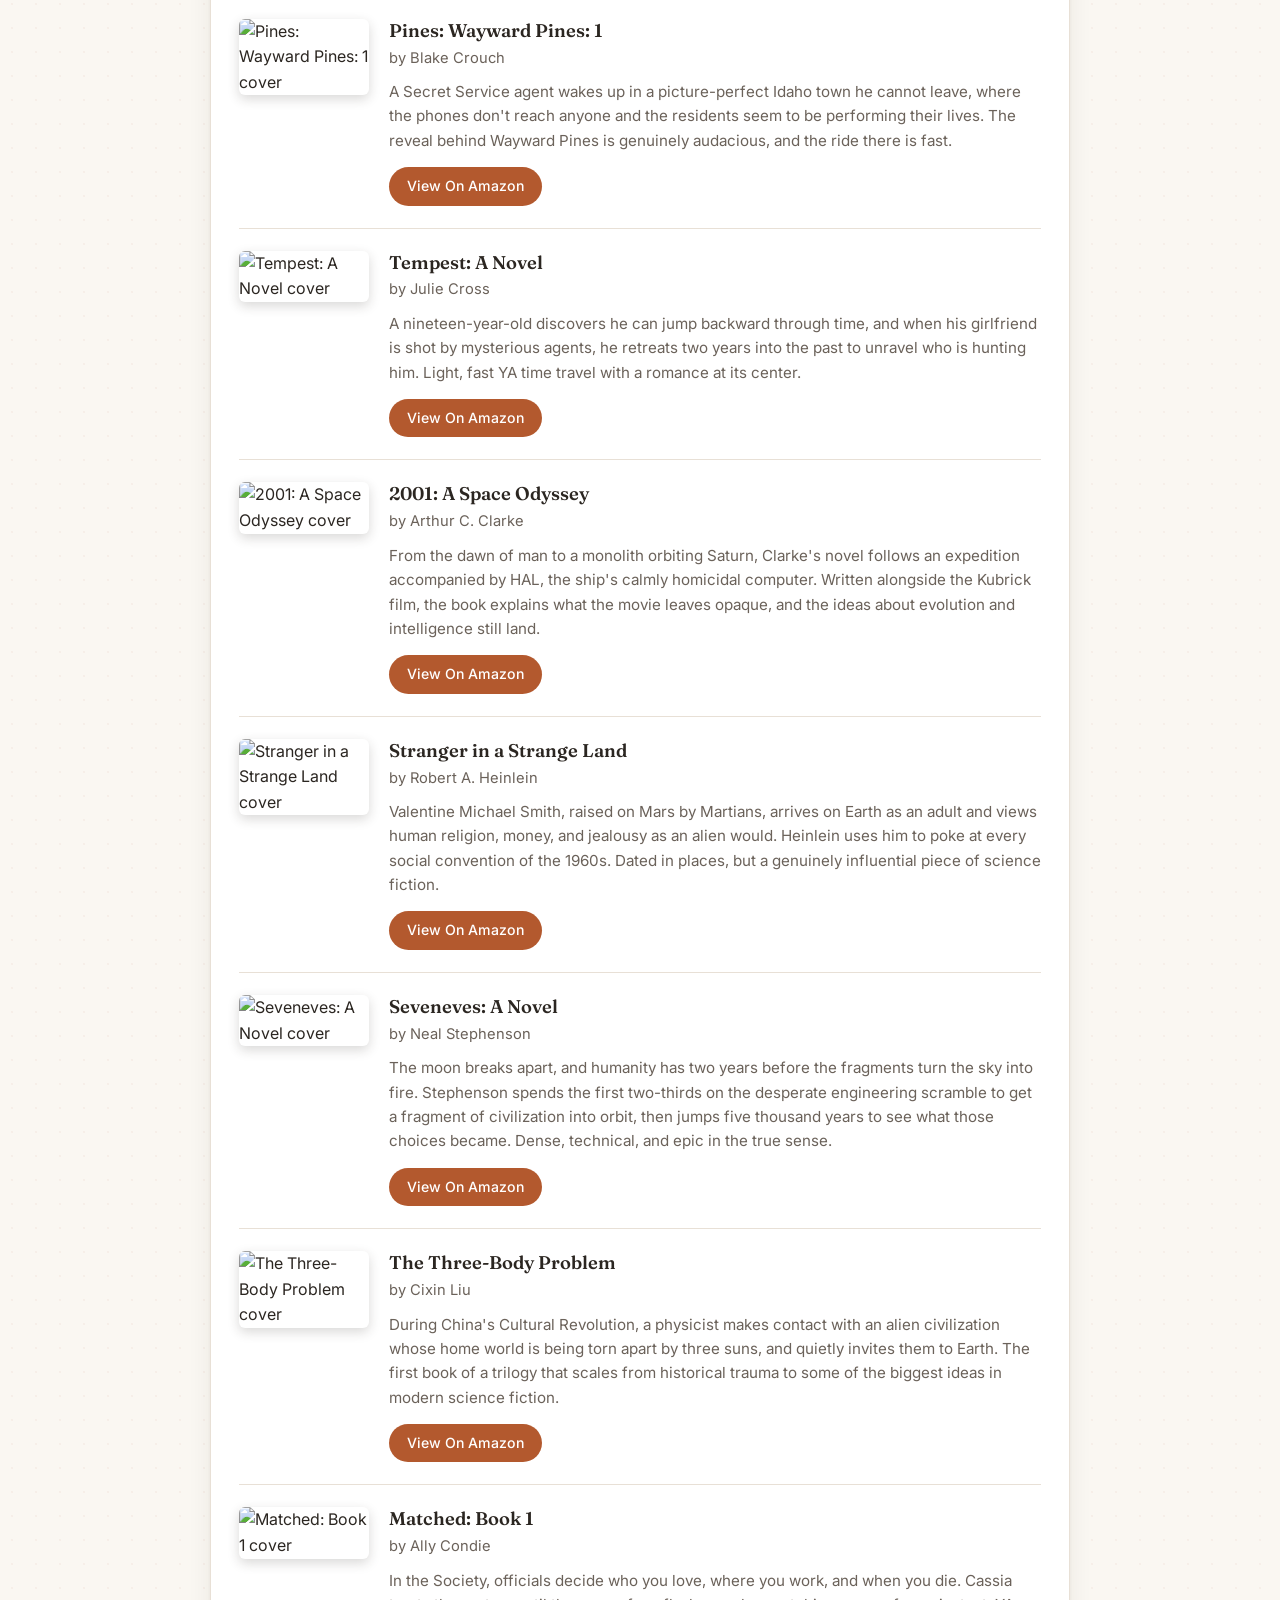
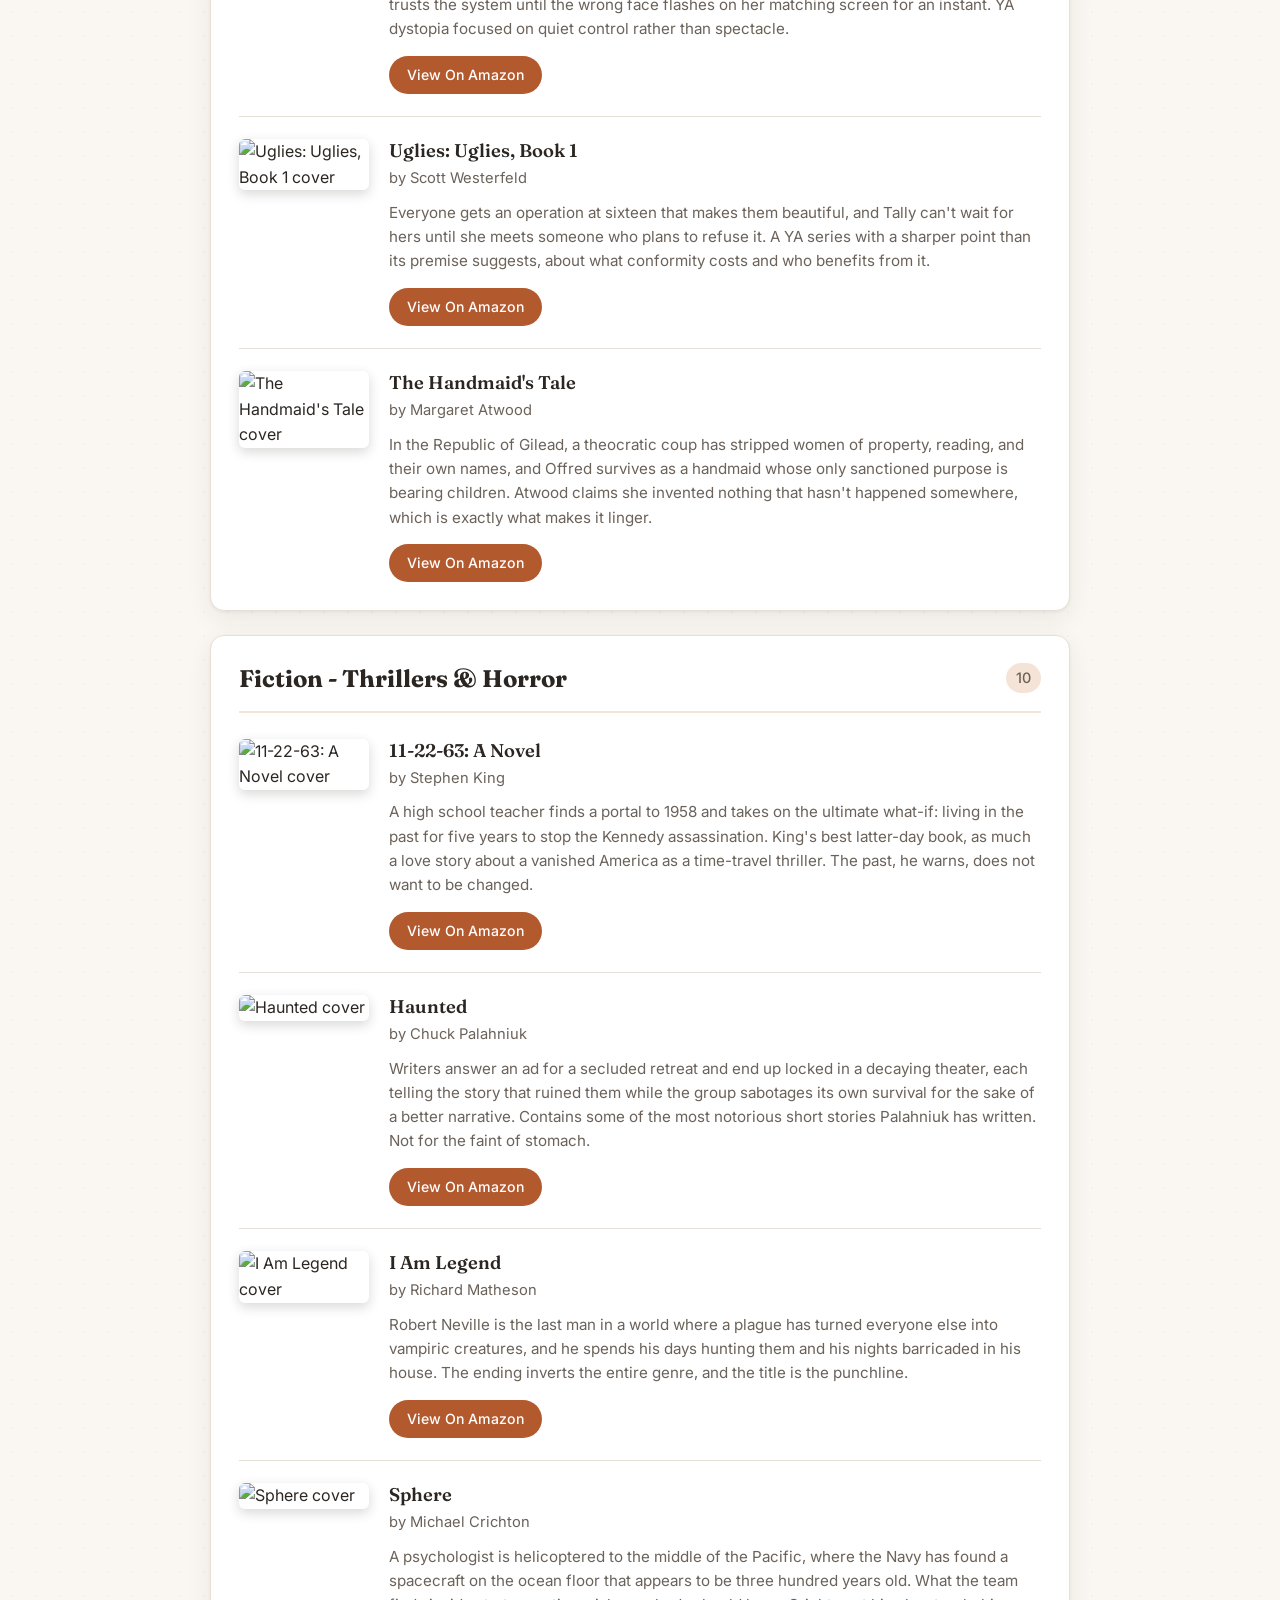
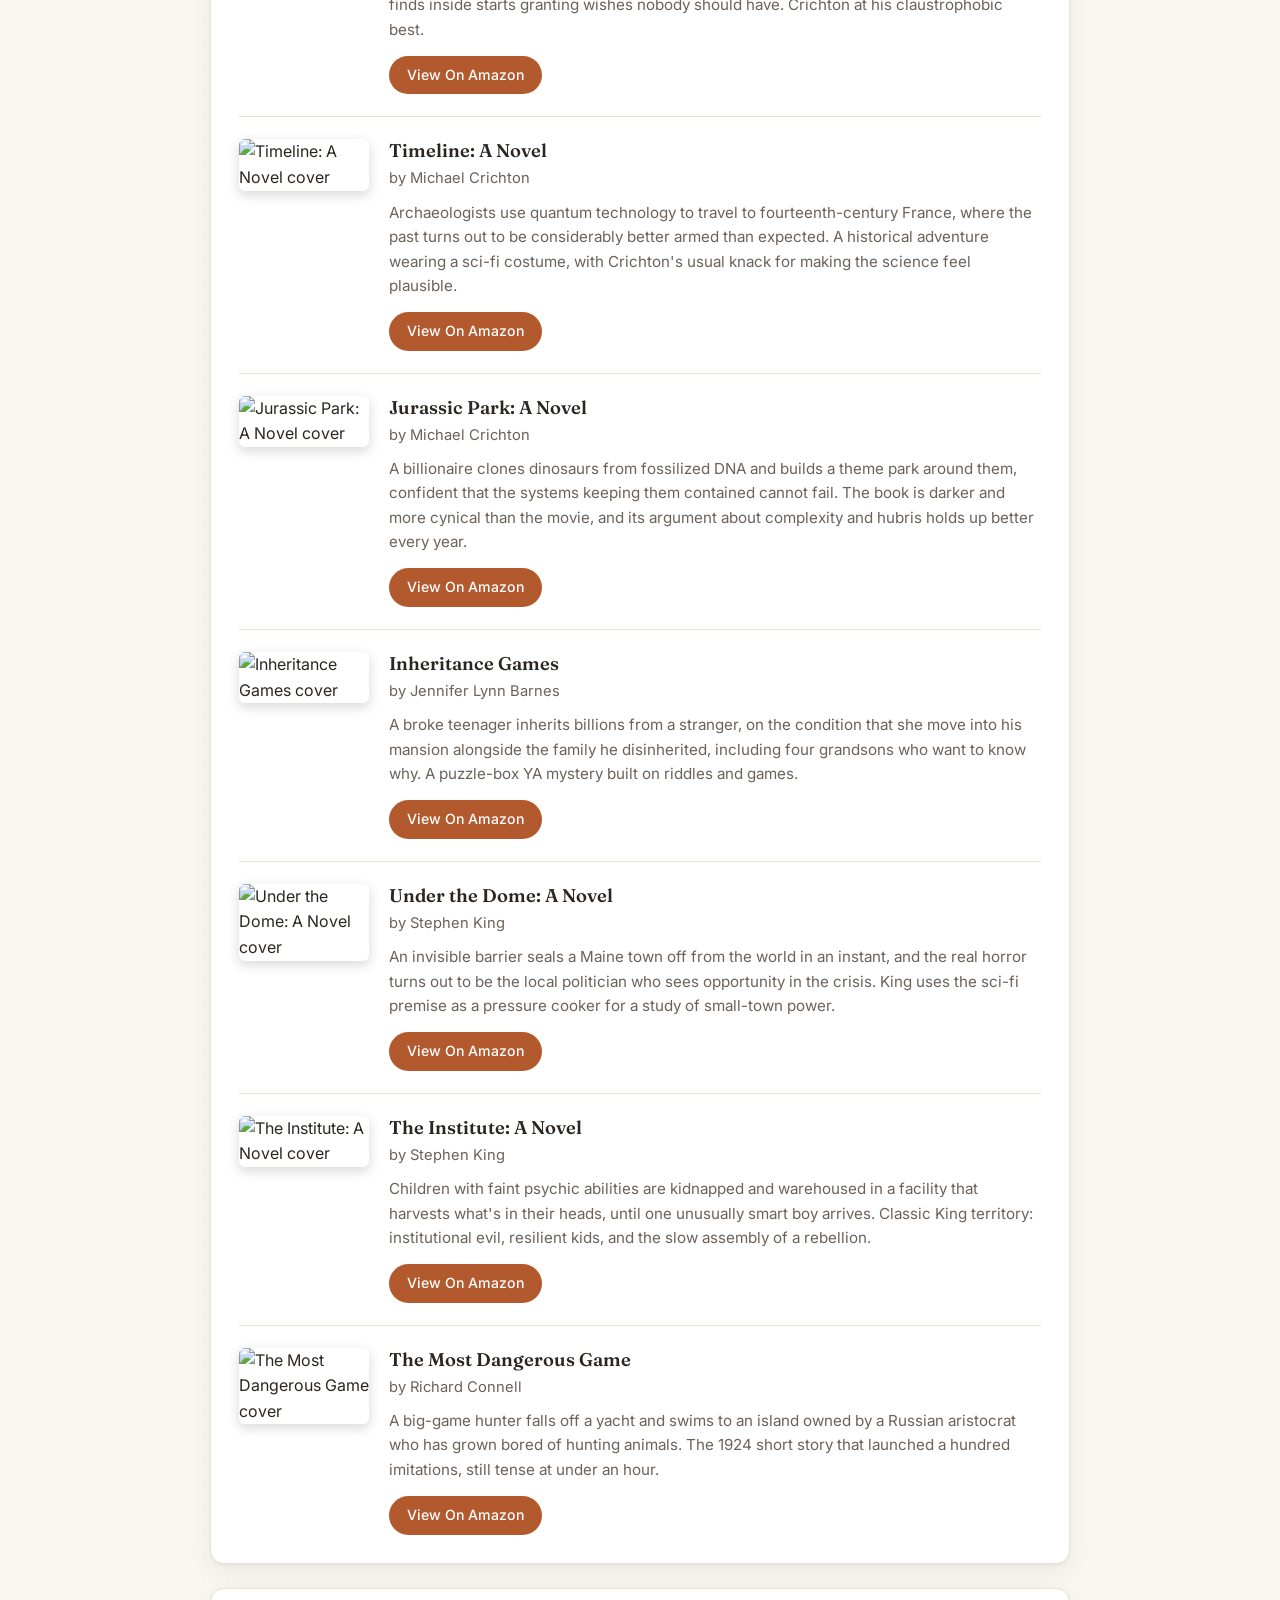
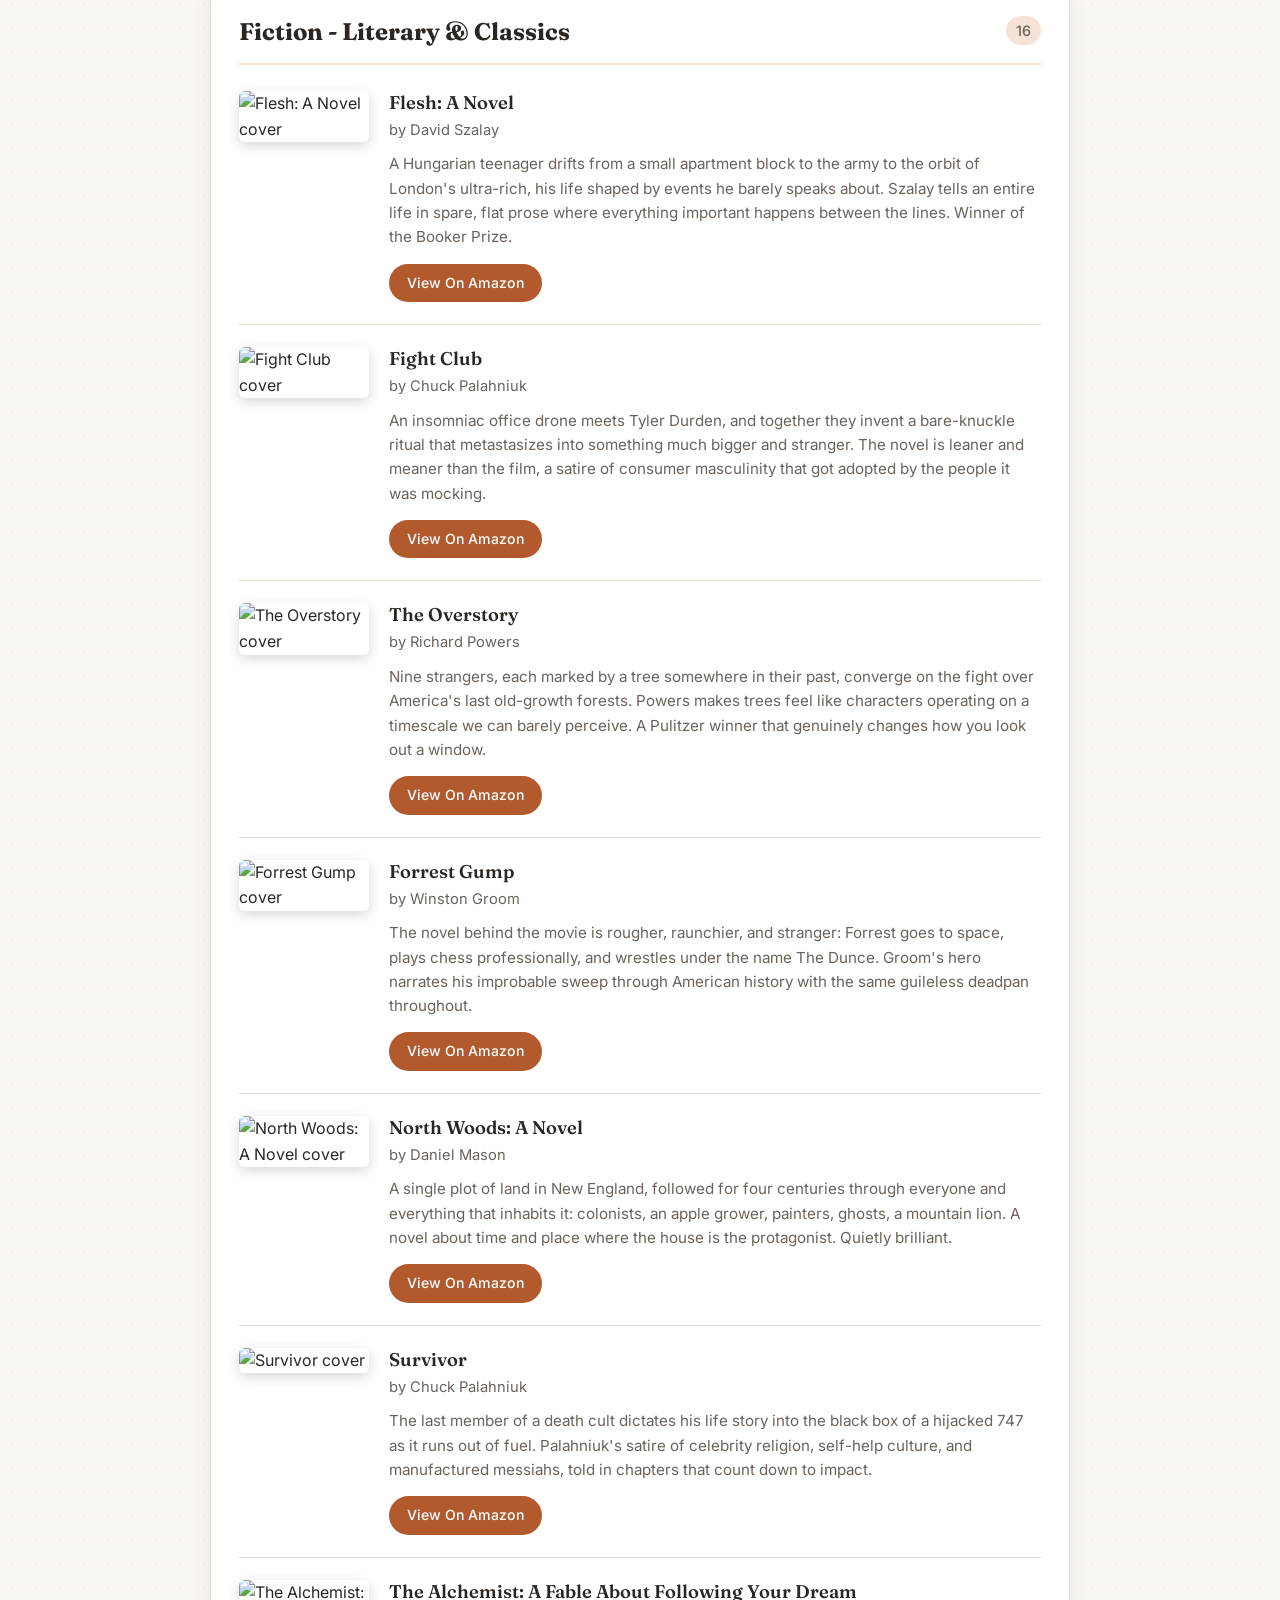
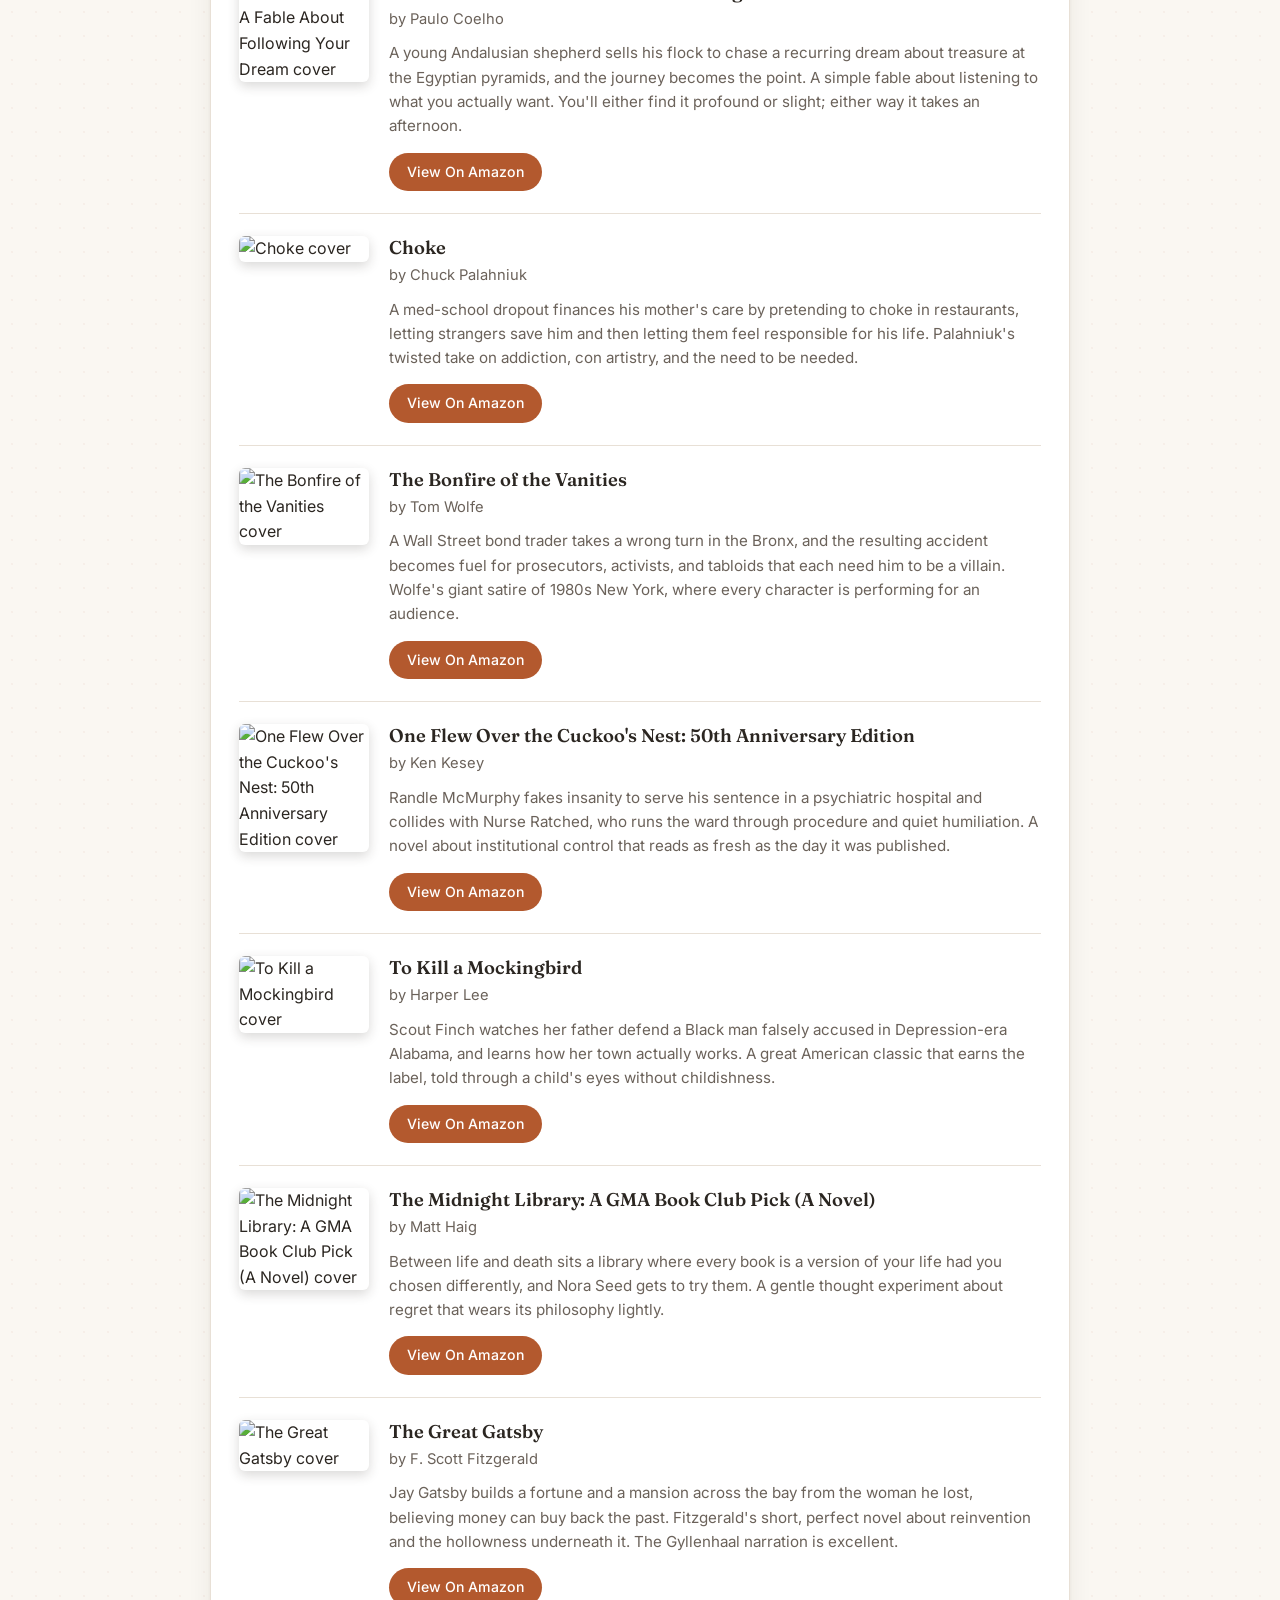
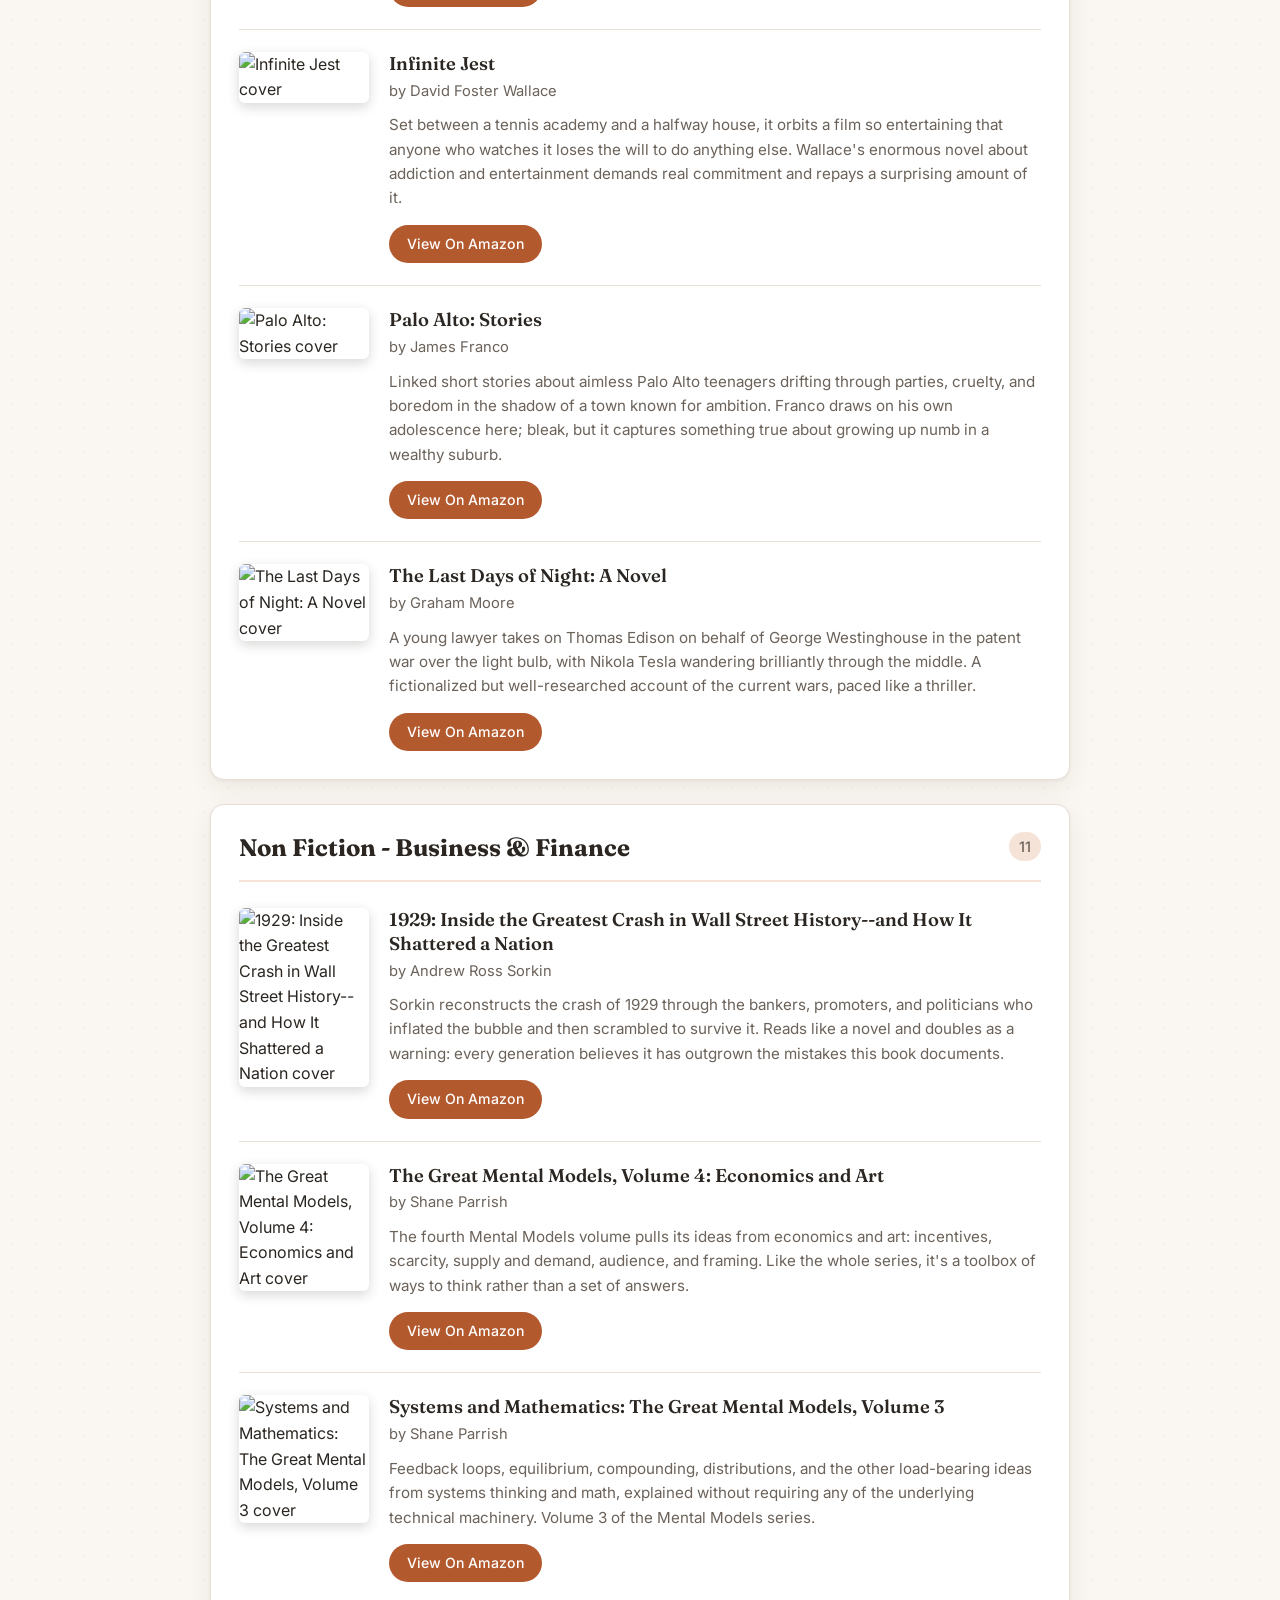
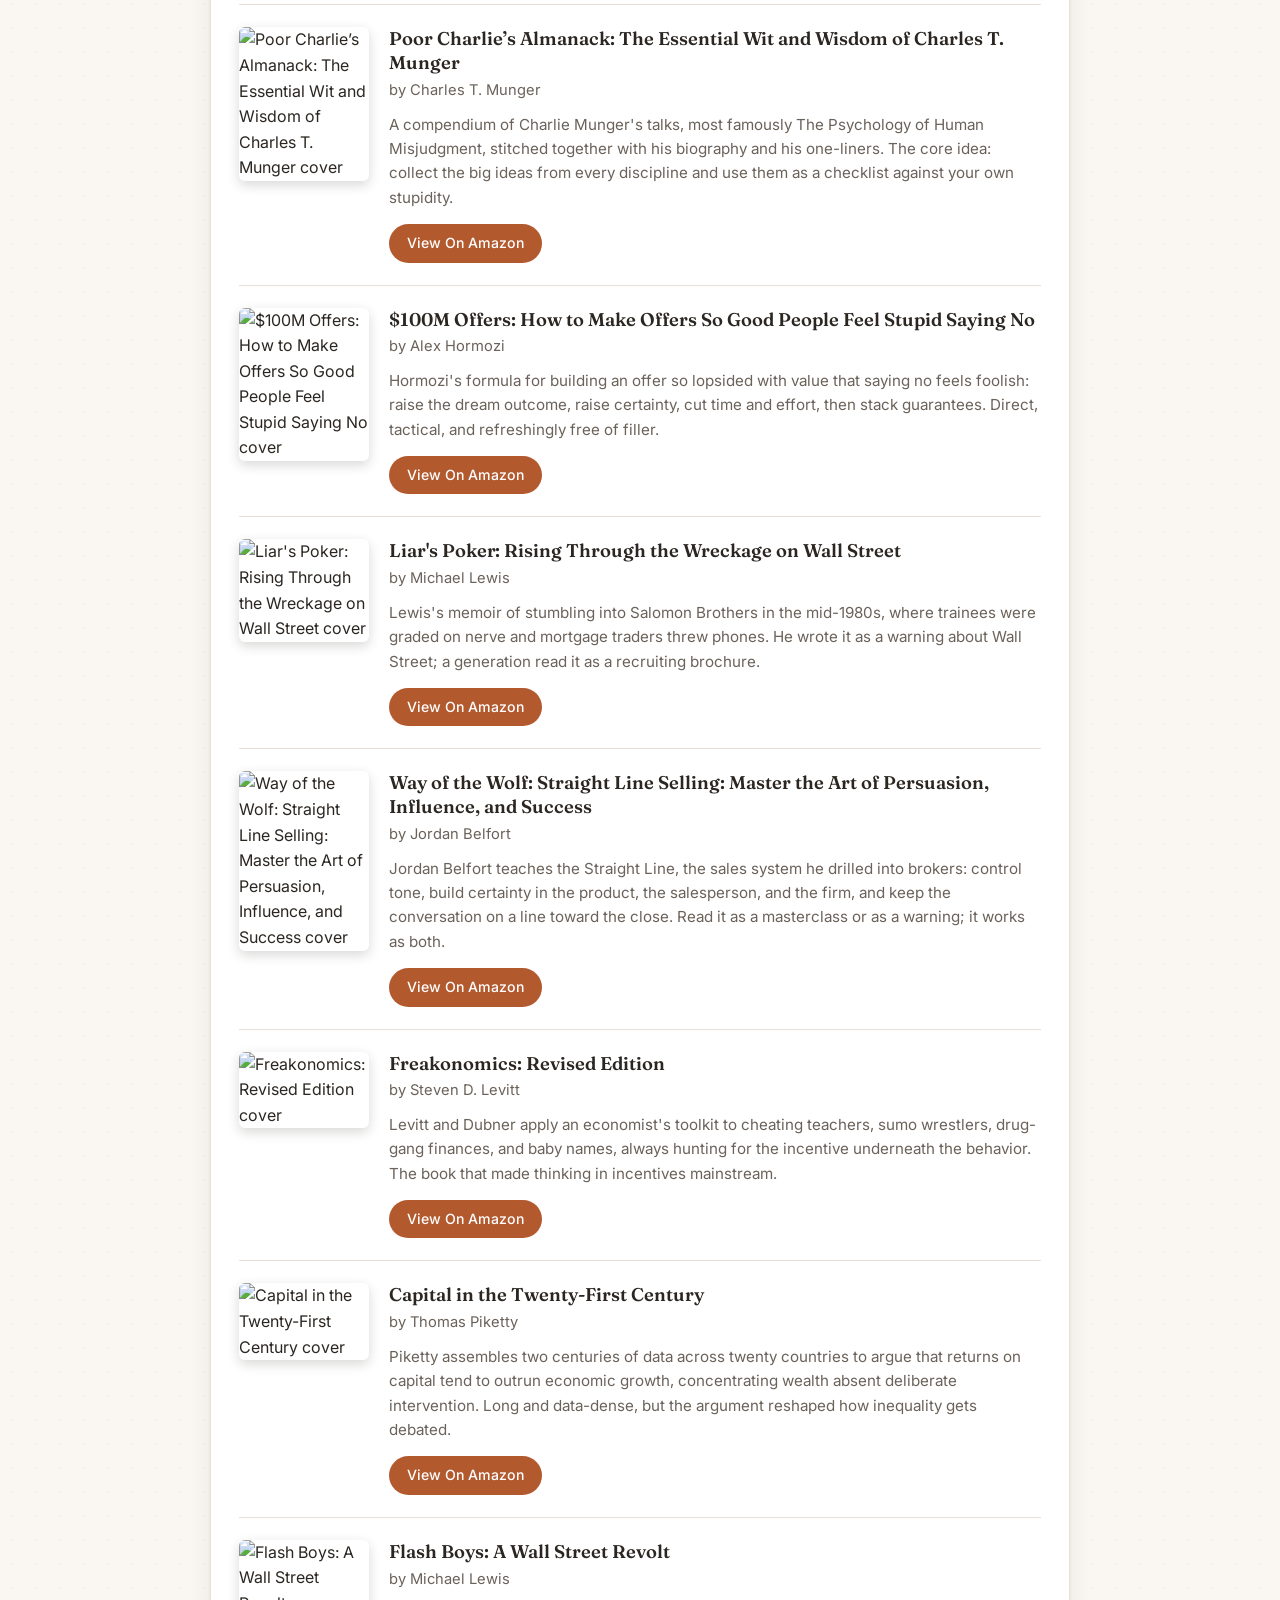
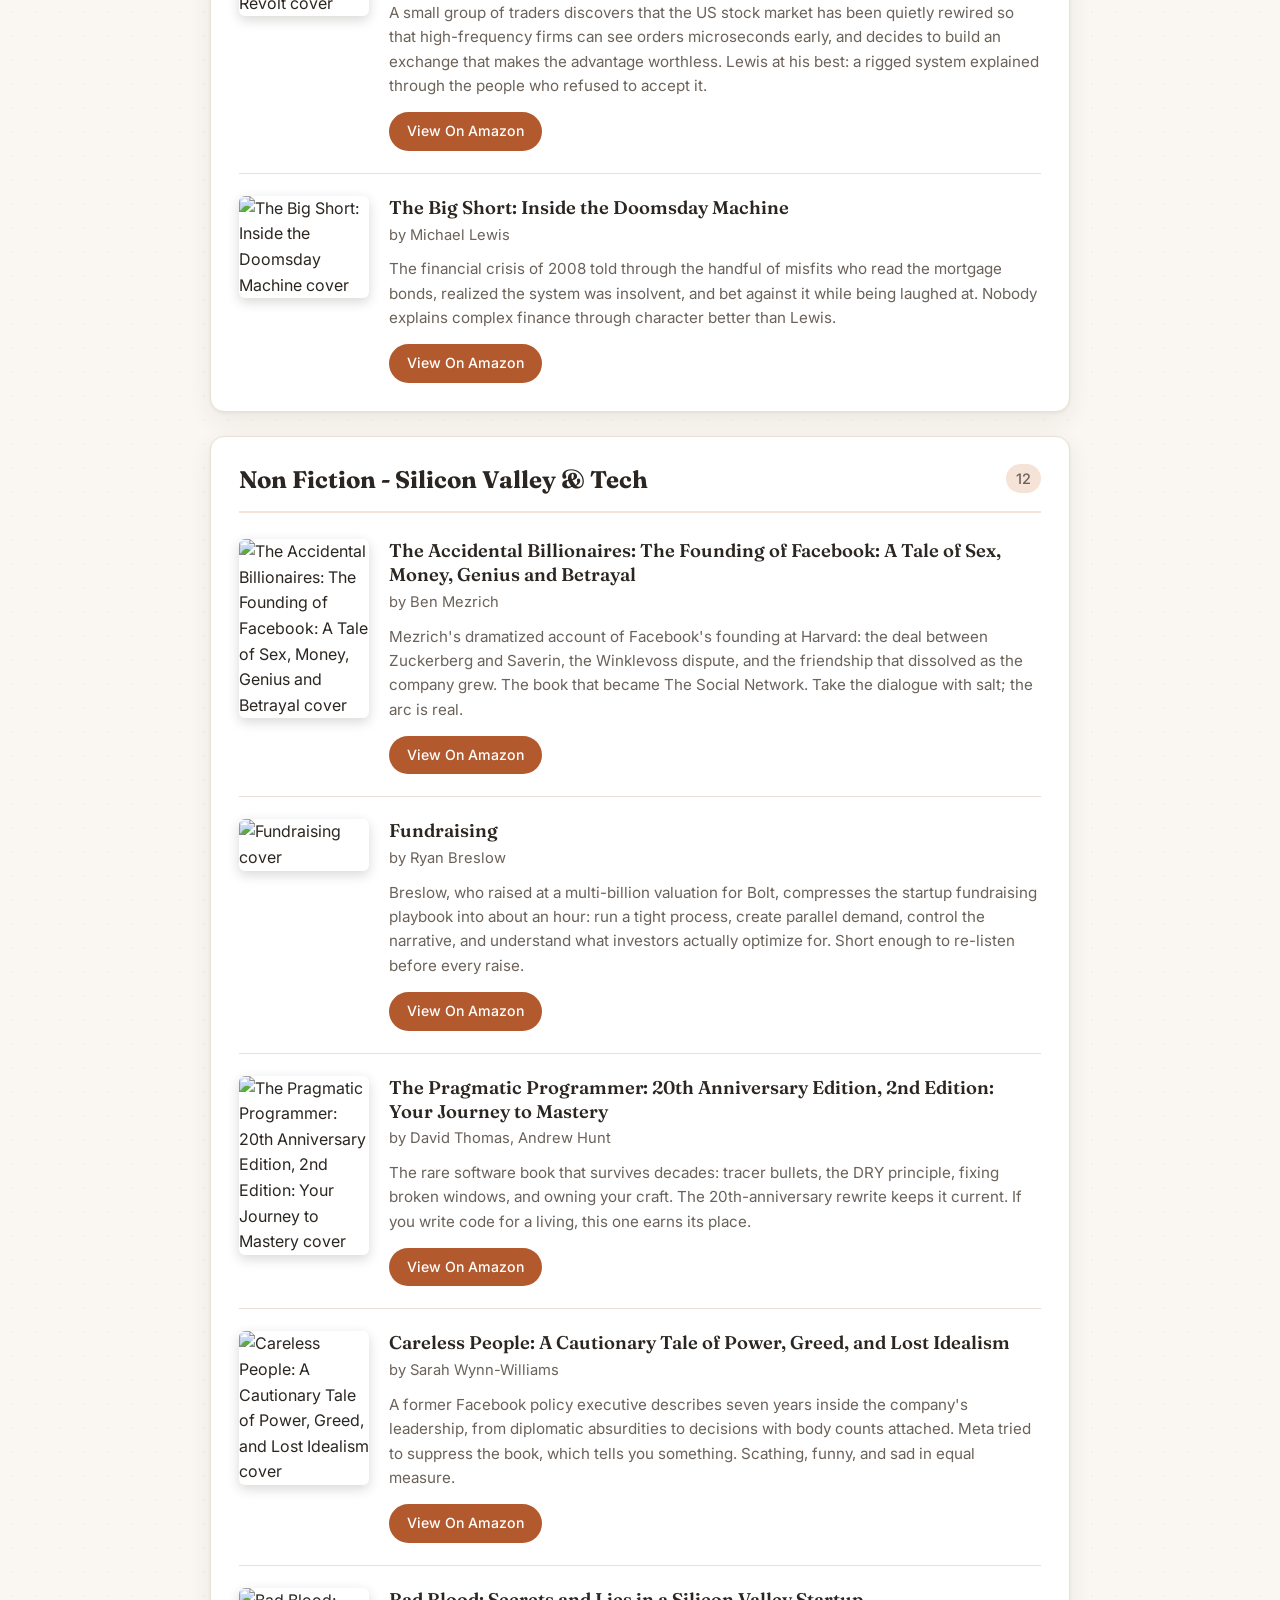
==== commit 7cd73093: "Use scroll listener for hiding genre pills; fix pill clipping on mobile The IntersectionObserver app" ====
--- a/index.html
+++ b/index.html
@@ -212,16 +212,16 @@
             }
         }
 
-        new IntersectionObserver(function (entries) {
-            var e = entries[0];
-            var scrolledPast = !e.isIntersecting && e.boundingClientRect.top < 0;
-            document.querySelector('.filter-bar').classList.toggle('stuck', scrolledPast);
-        }, { threshold: 0 }).observe(document.getElementById('filter-sentinel'));
-
-        window.addEventListener('scroll', function () {
+        function onScroll() {
             var btn = document.getElementById('back-to-top');
             btn.classList.toggle('visible', window.scrollY > 600);
-        });
+            var sentinel = document.getElementById('filter-sentinel');
+            var stuck = sentinel.getBoundingClientRect().top < 0;
+            document.querySelector('.filter-bar').classList.toggle('stuck', stuck);
+        }
+        window.addEventListener('scroll', onScroll, { passive: true });
+        window.addEventListener('resize', onScroll);
+        onScroll();
 
         fetch('books.json')
             .then(function (r) { return r.json(); })
--- a/styles.css
+++ b/styles.css
@@ -473,7 +473,7 @@
 /* Hide the genre pills while scrolled into the book list; the sticky bar
    collapses to just the search box. */
 .genre-pills {
-  max-height: 200px;
+  max-height: 400px;
   overflow: hidden;
   transition: max-height 0.25s ease, opacity 0.2s ease, margin 0.25s ease;
 }
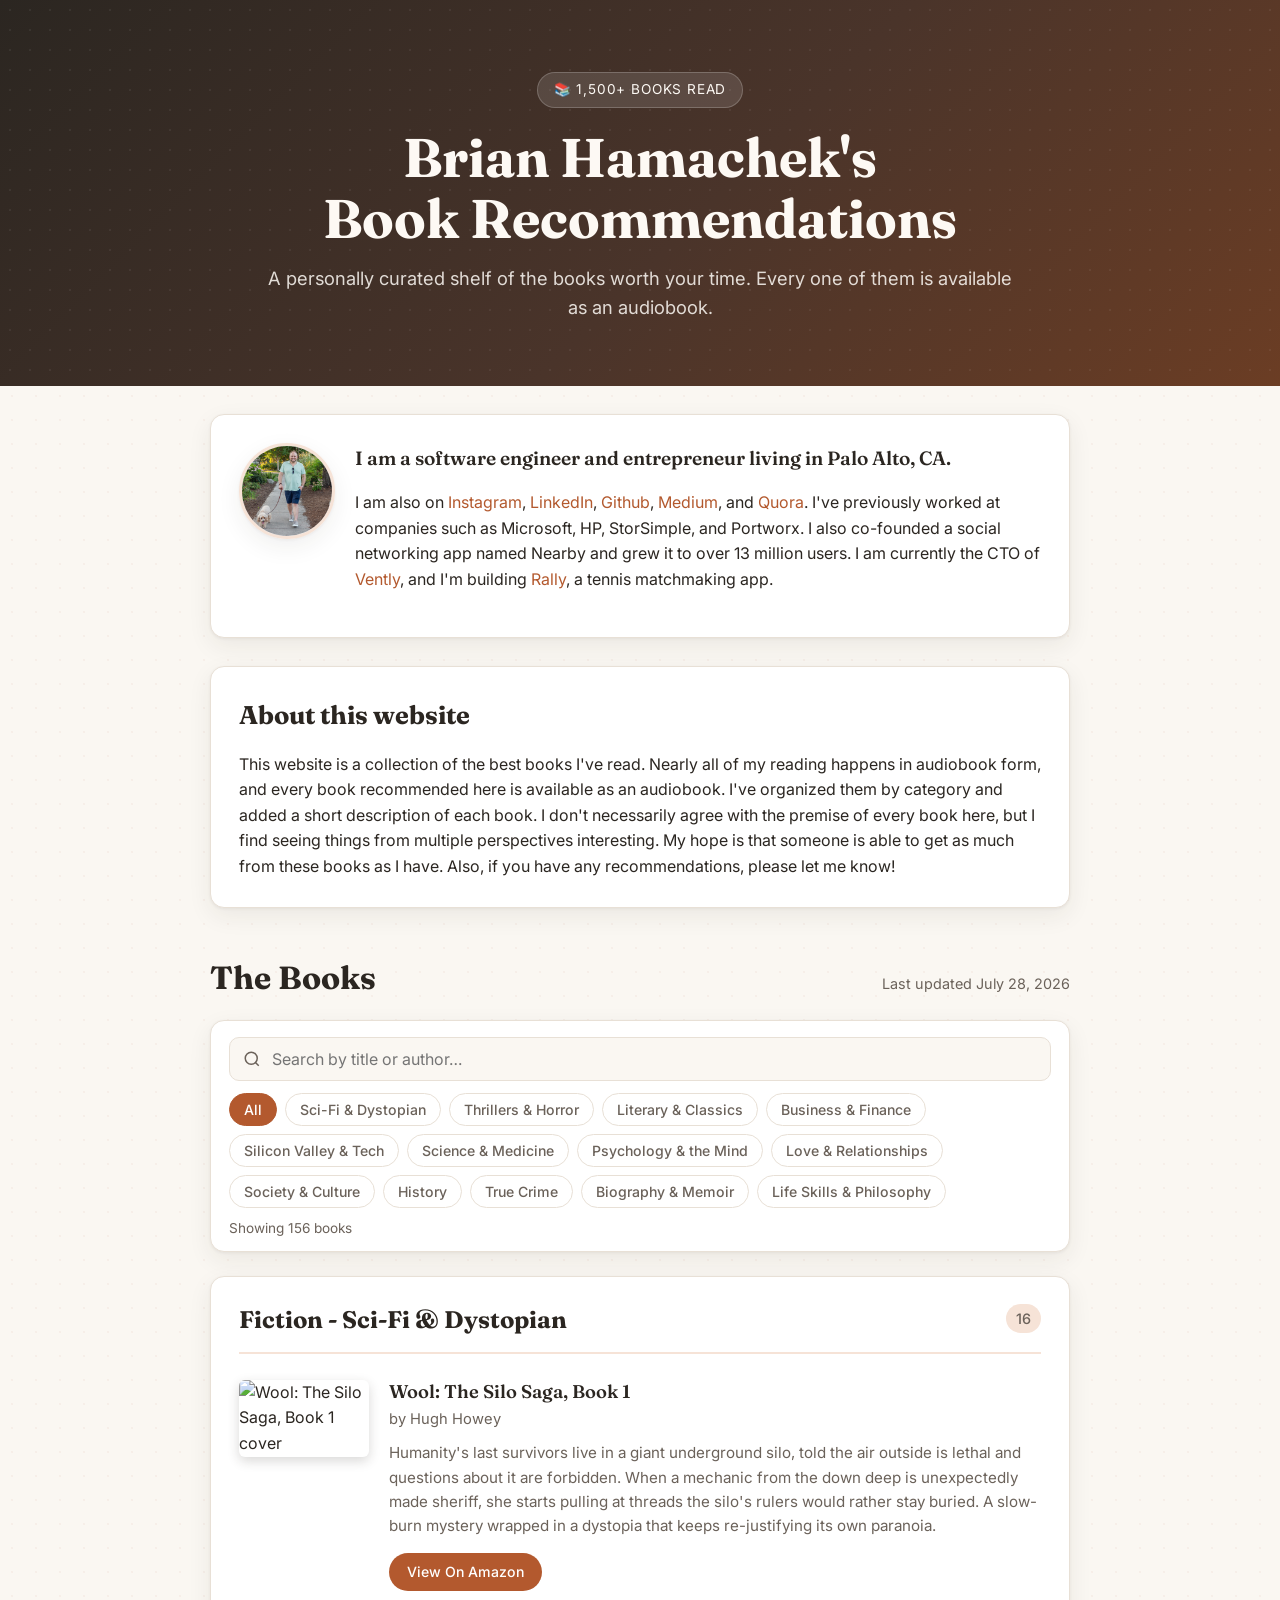
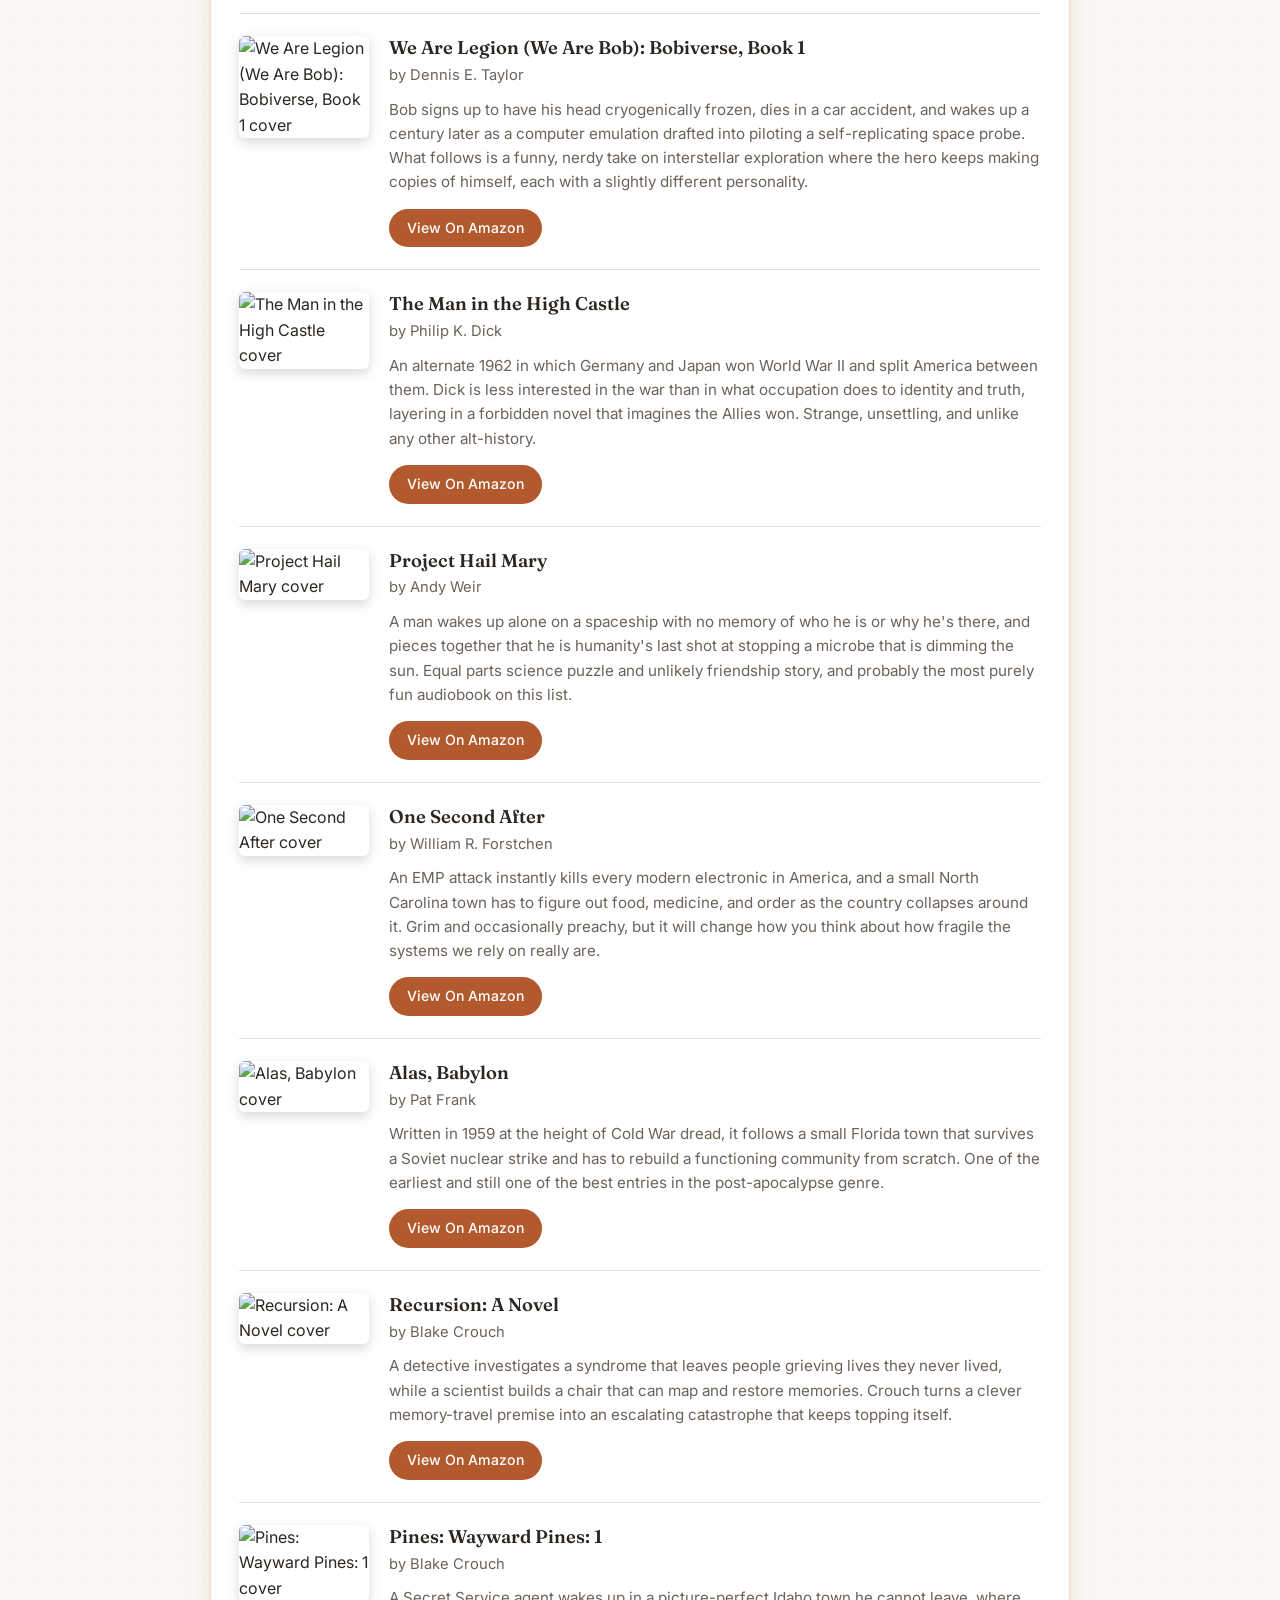
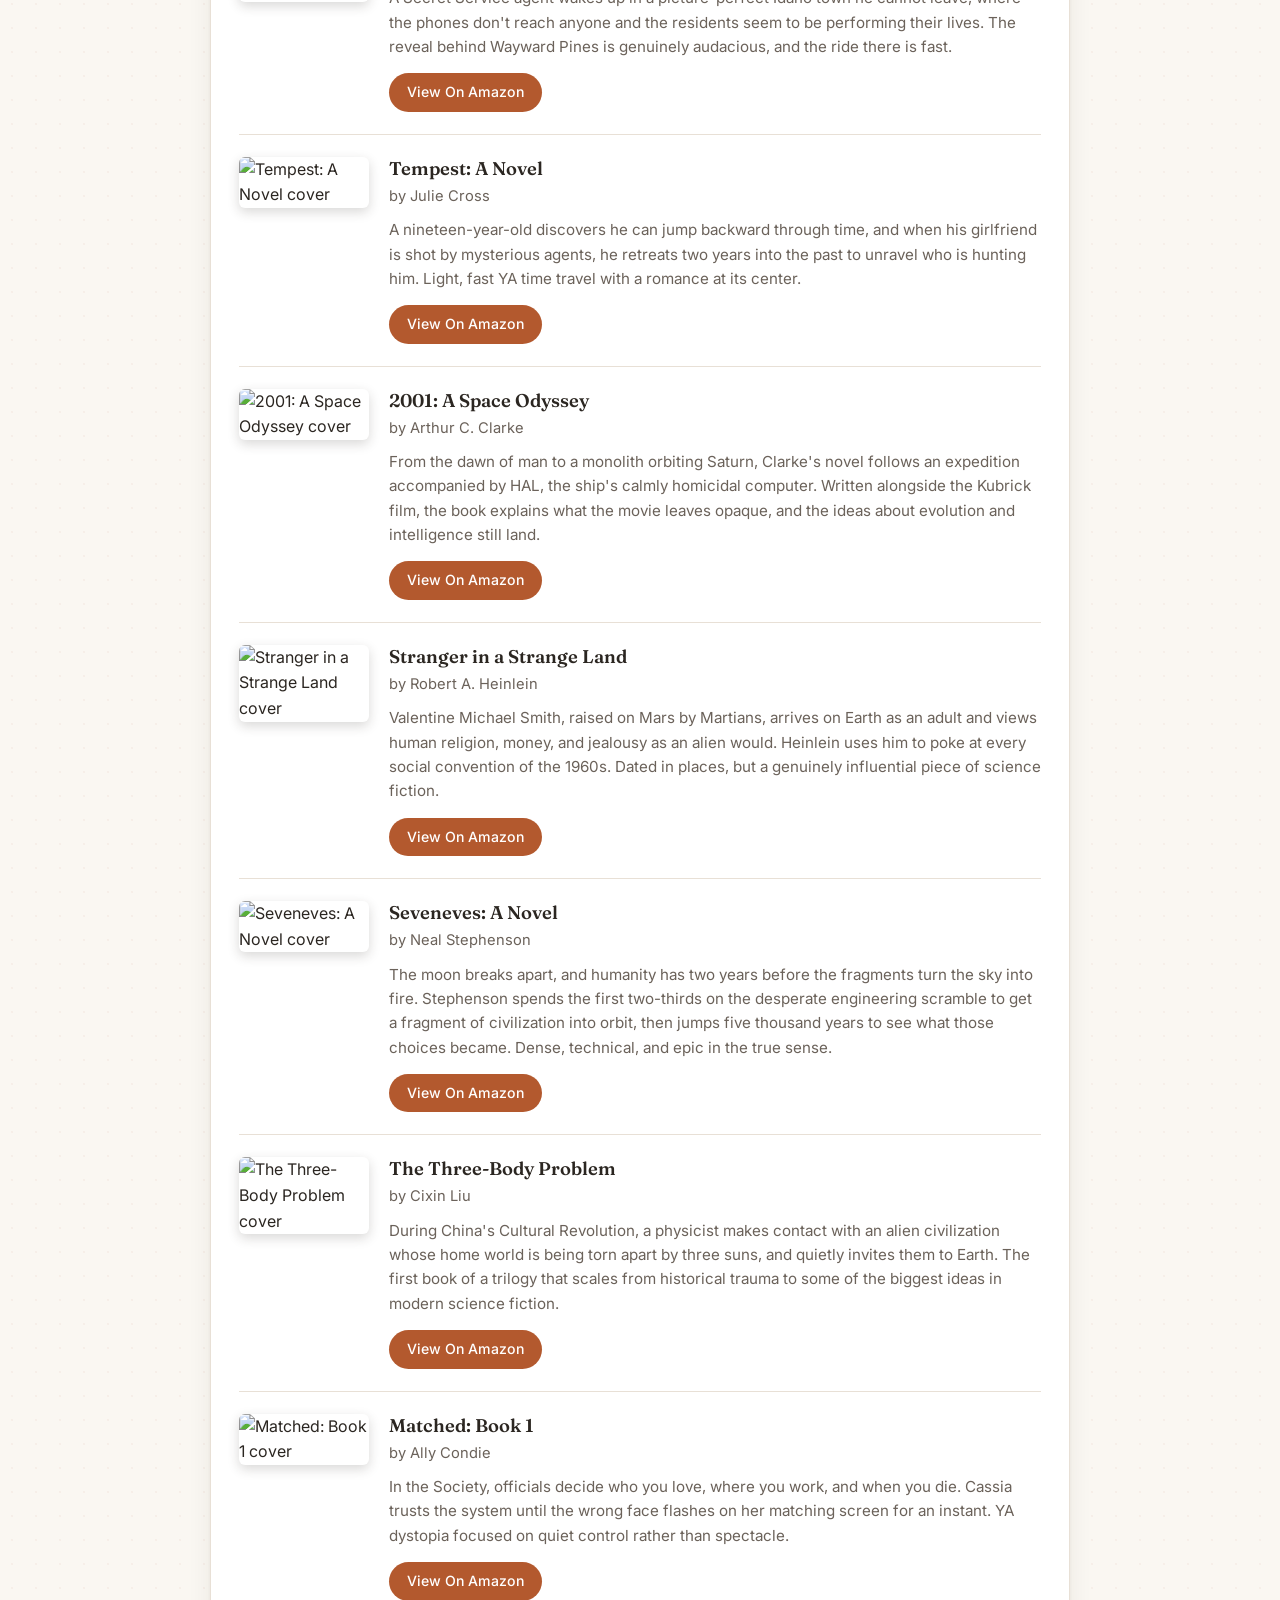
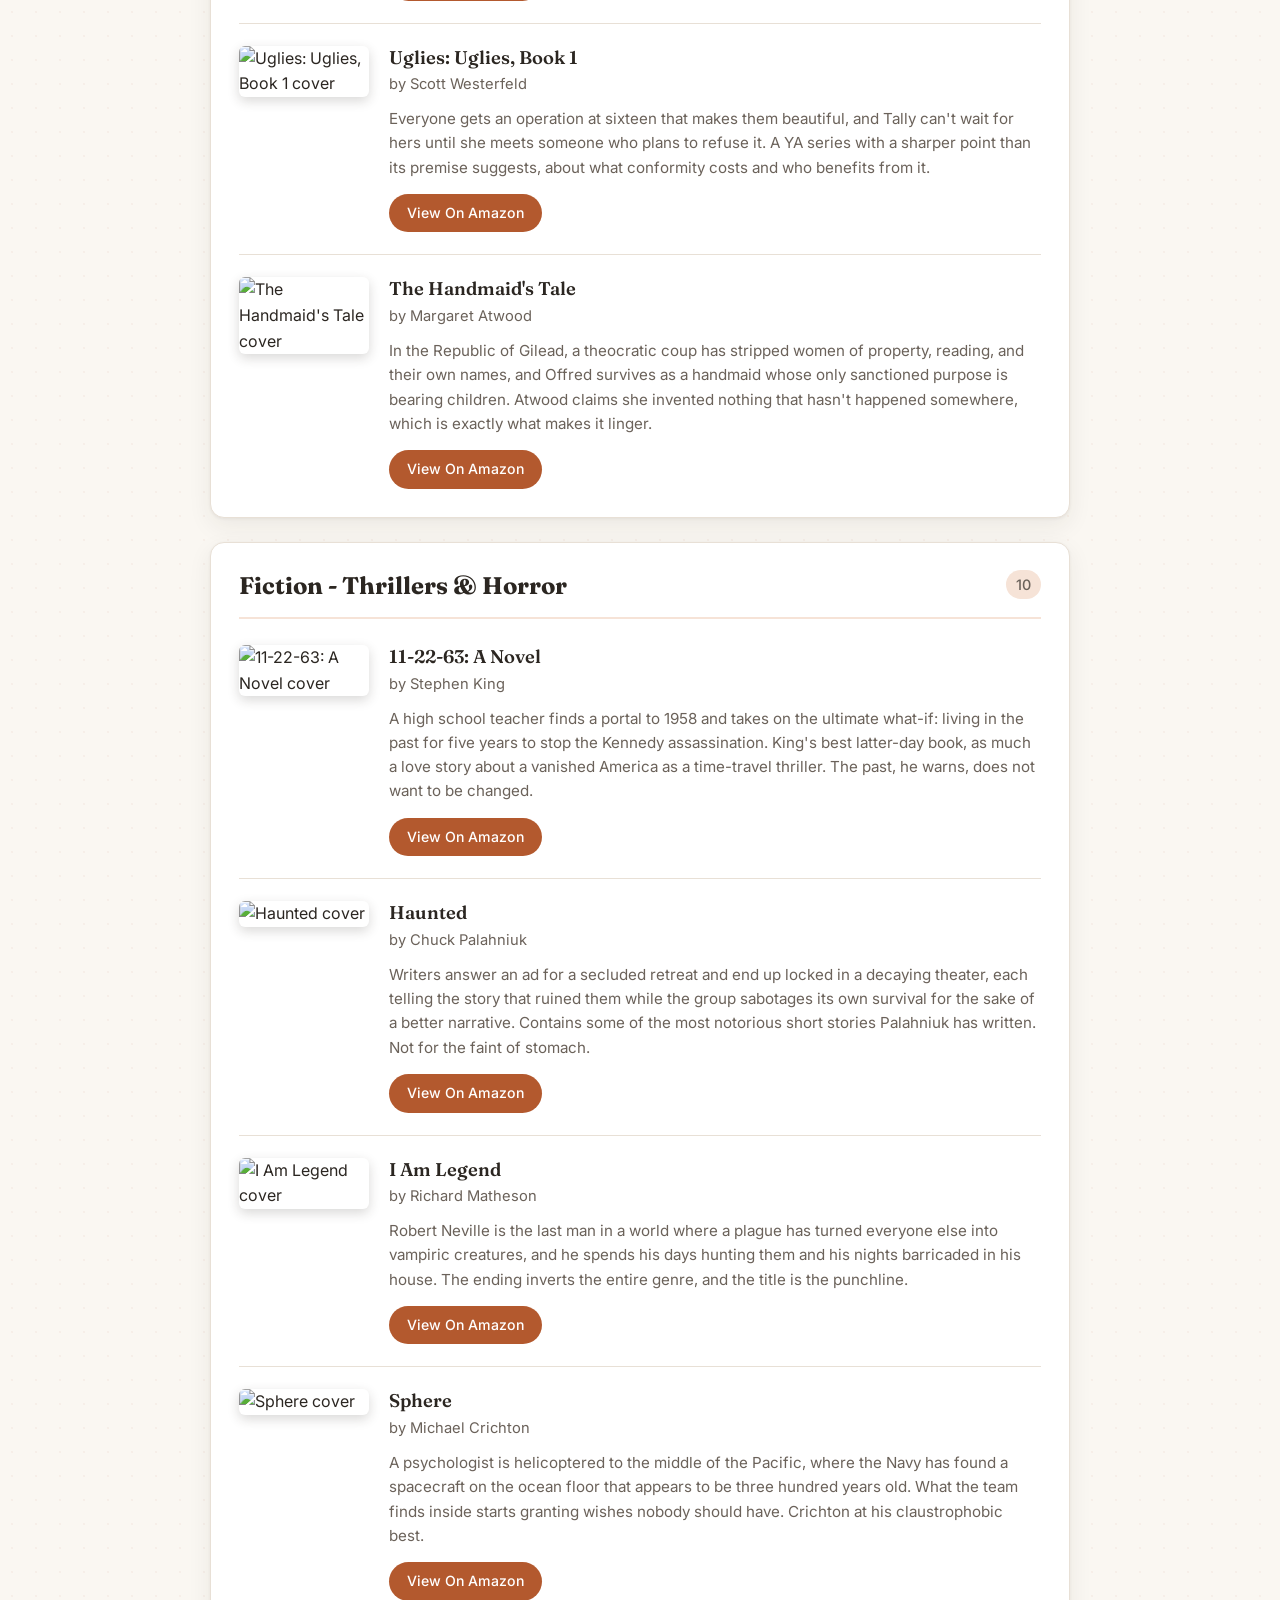
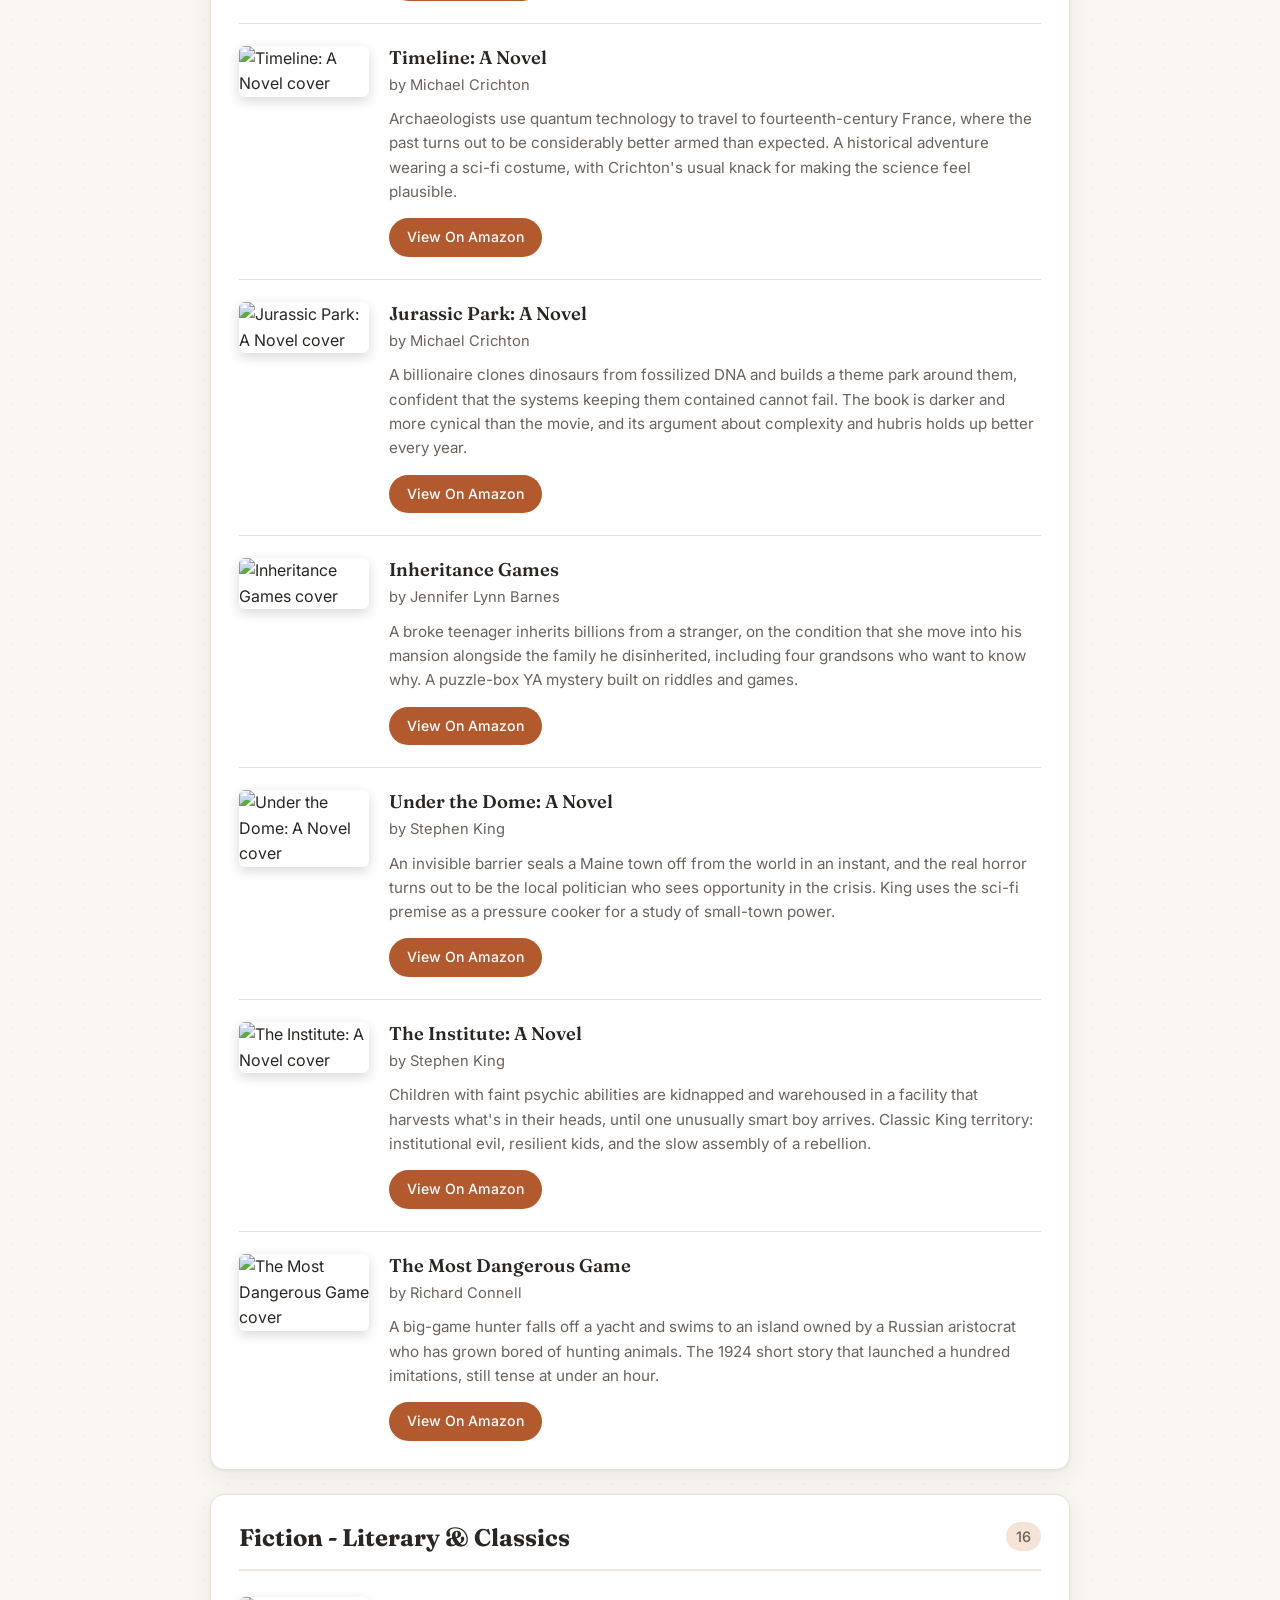
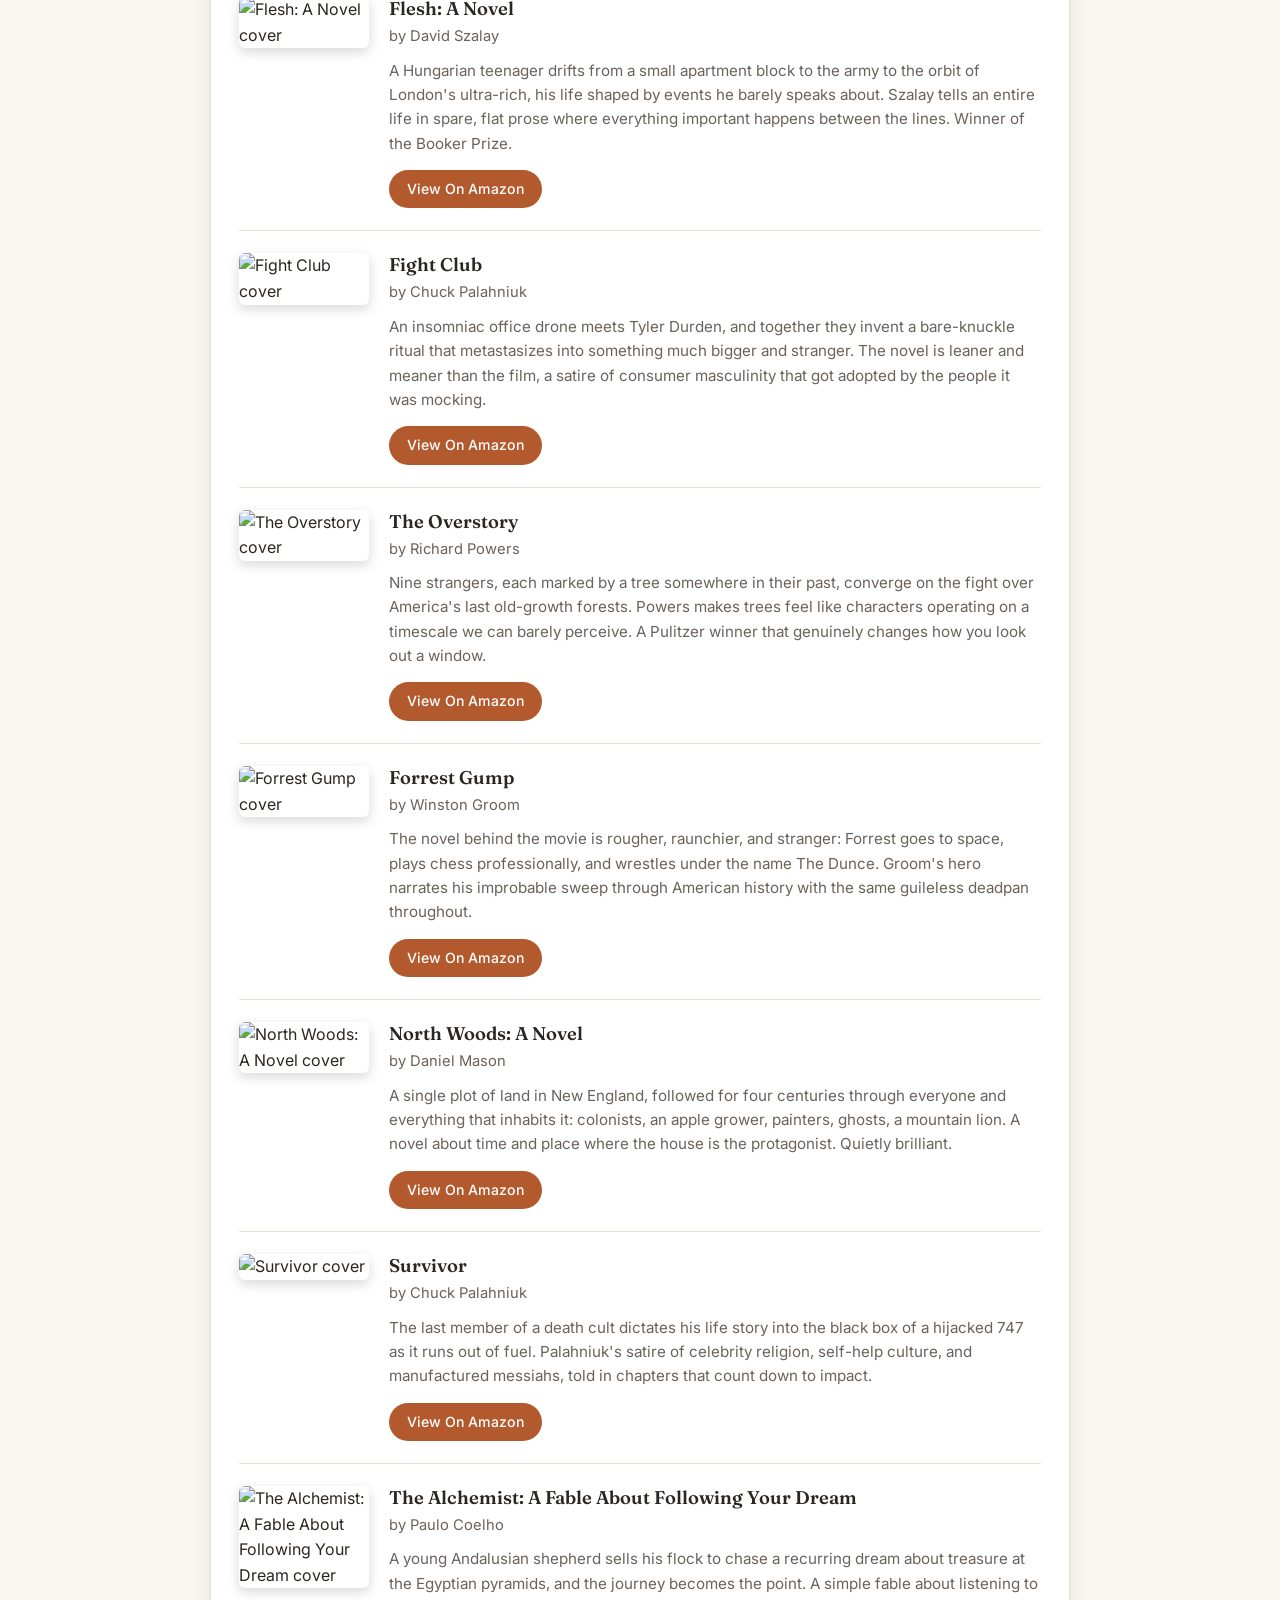
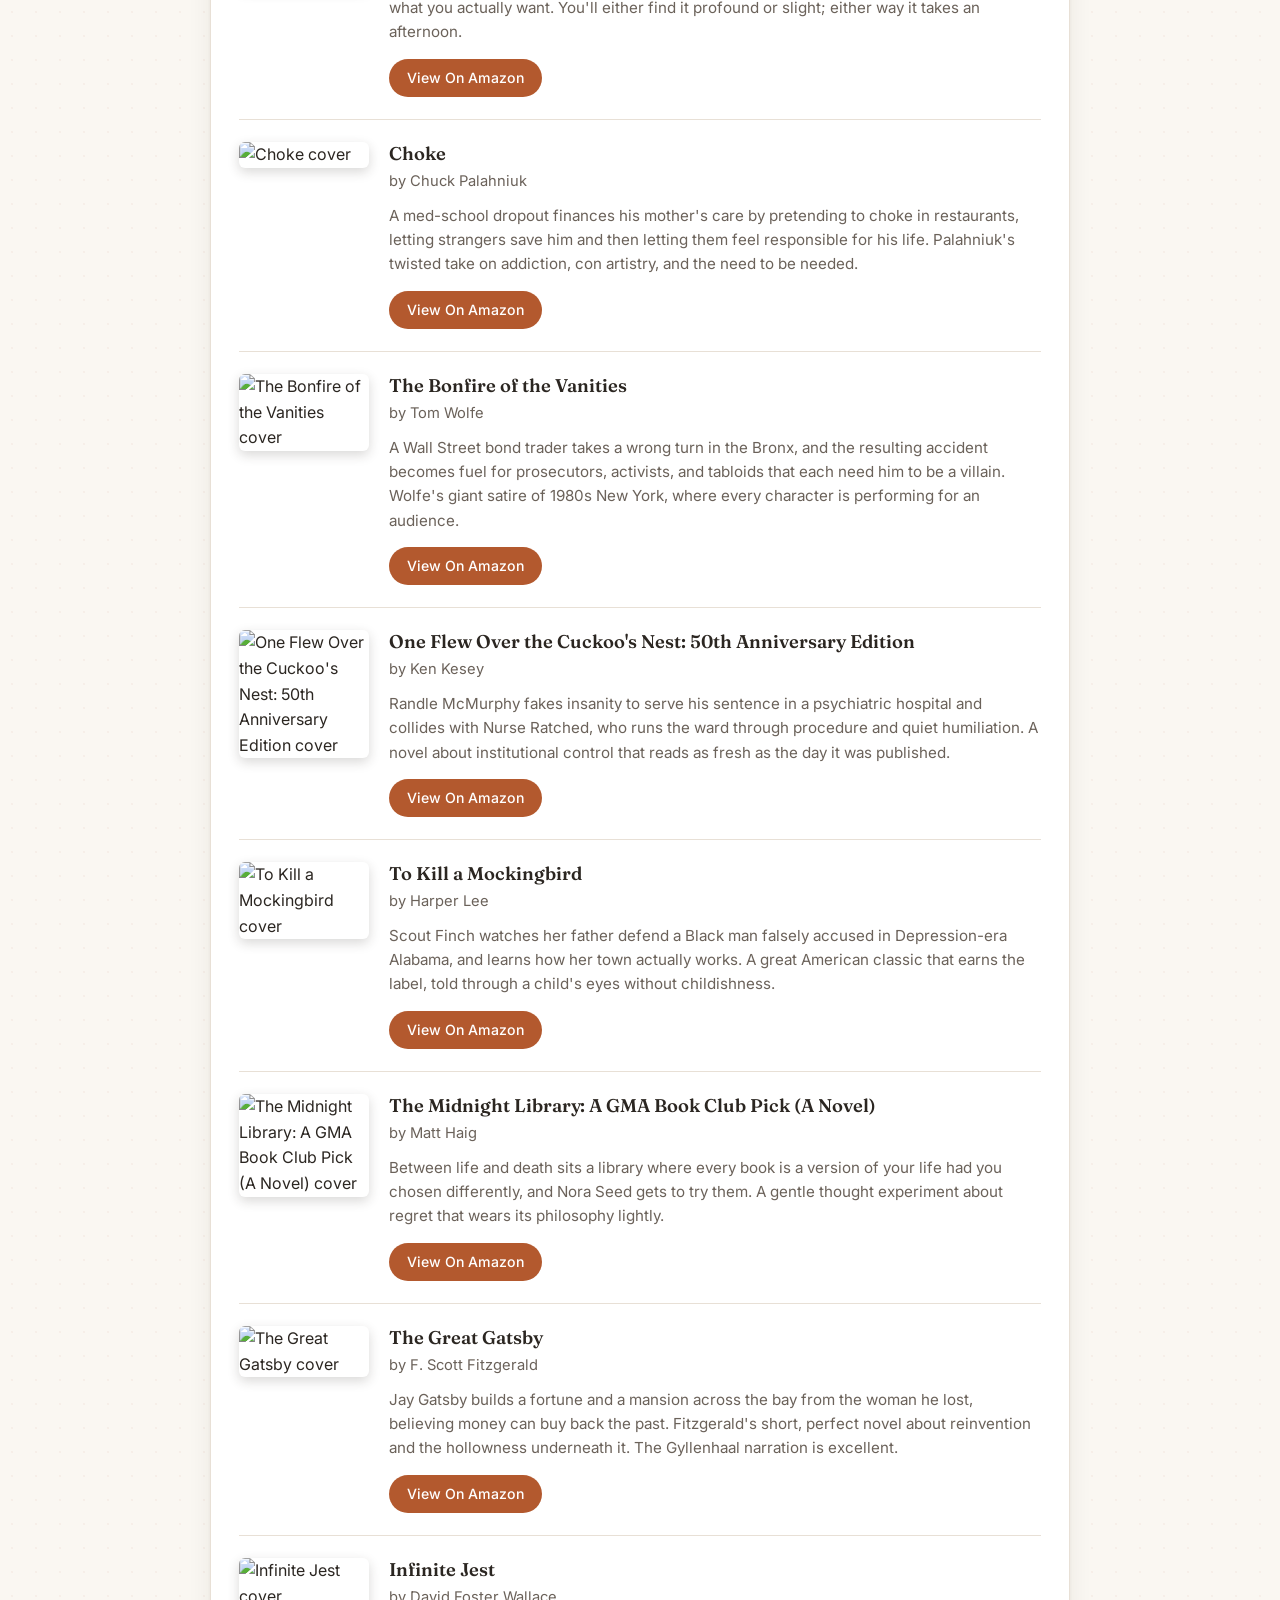
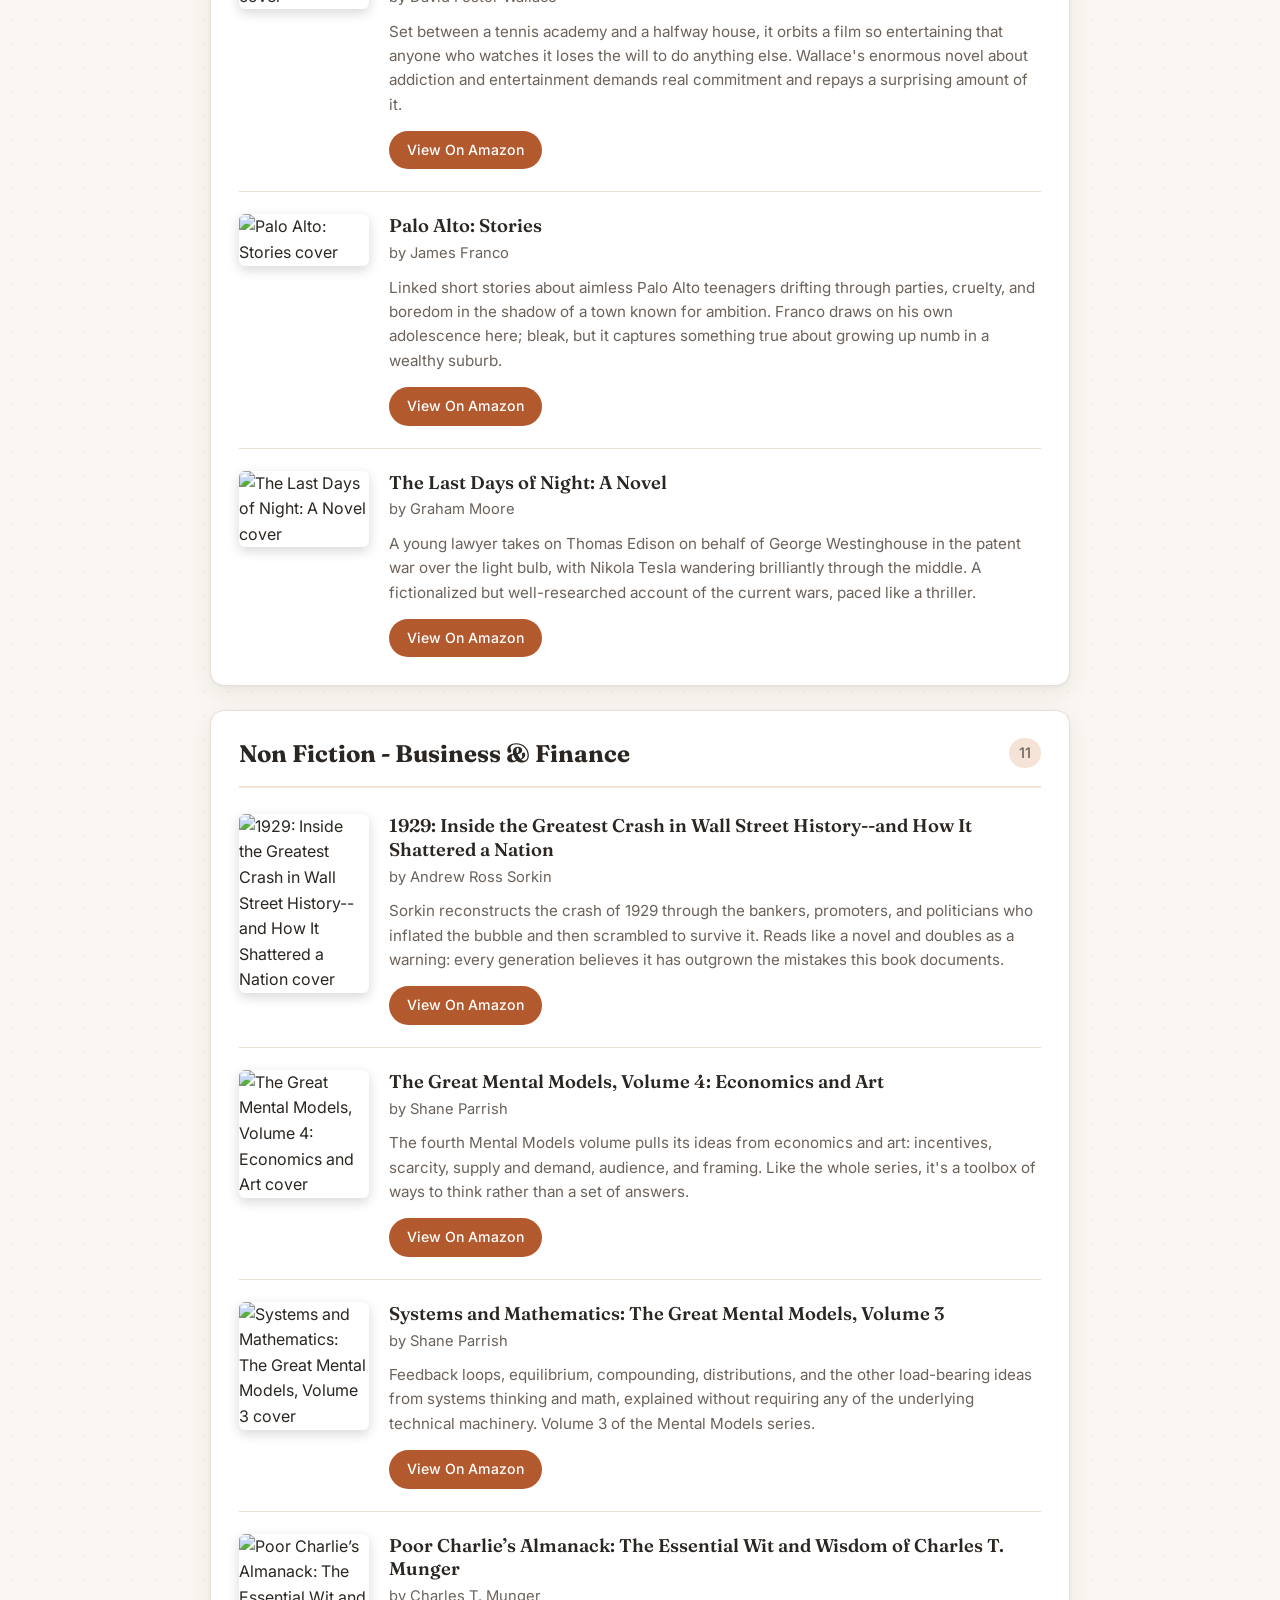
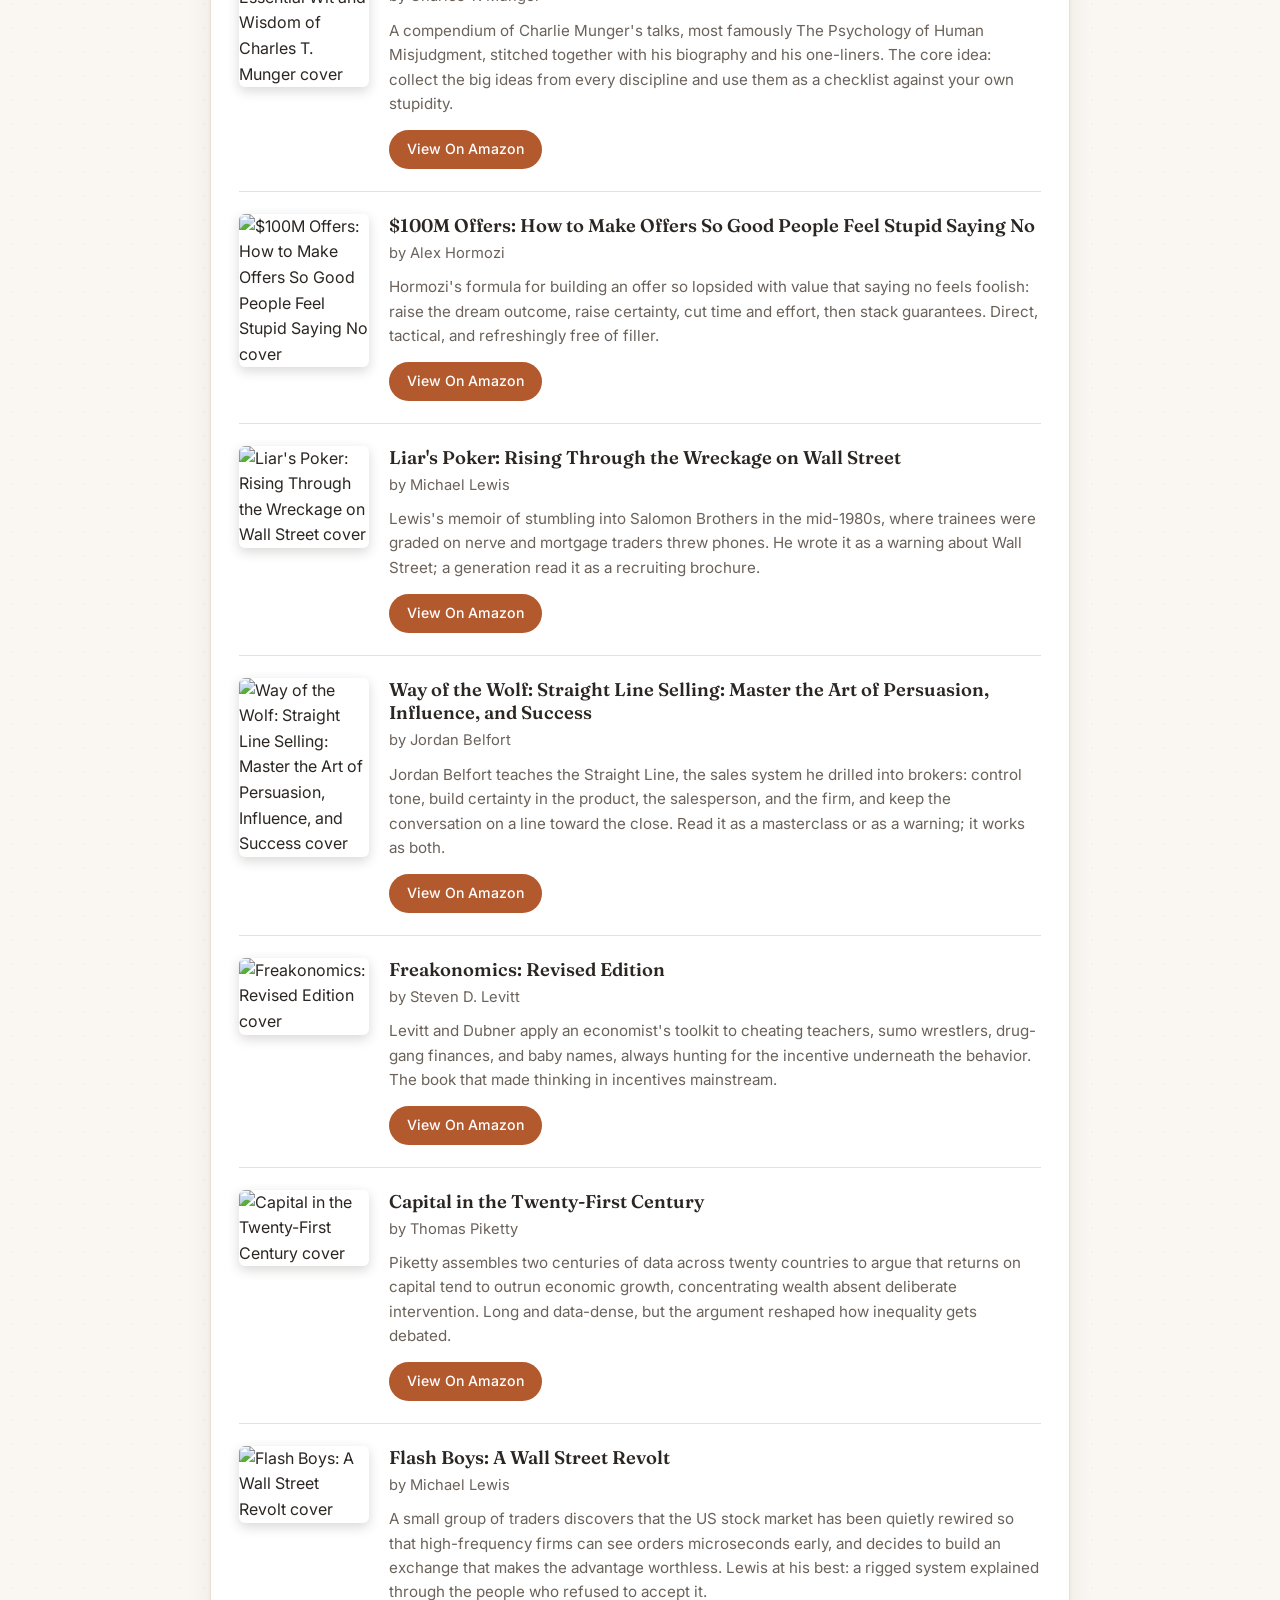
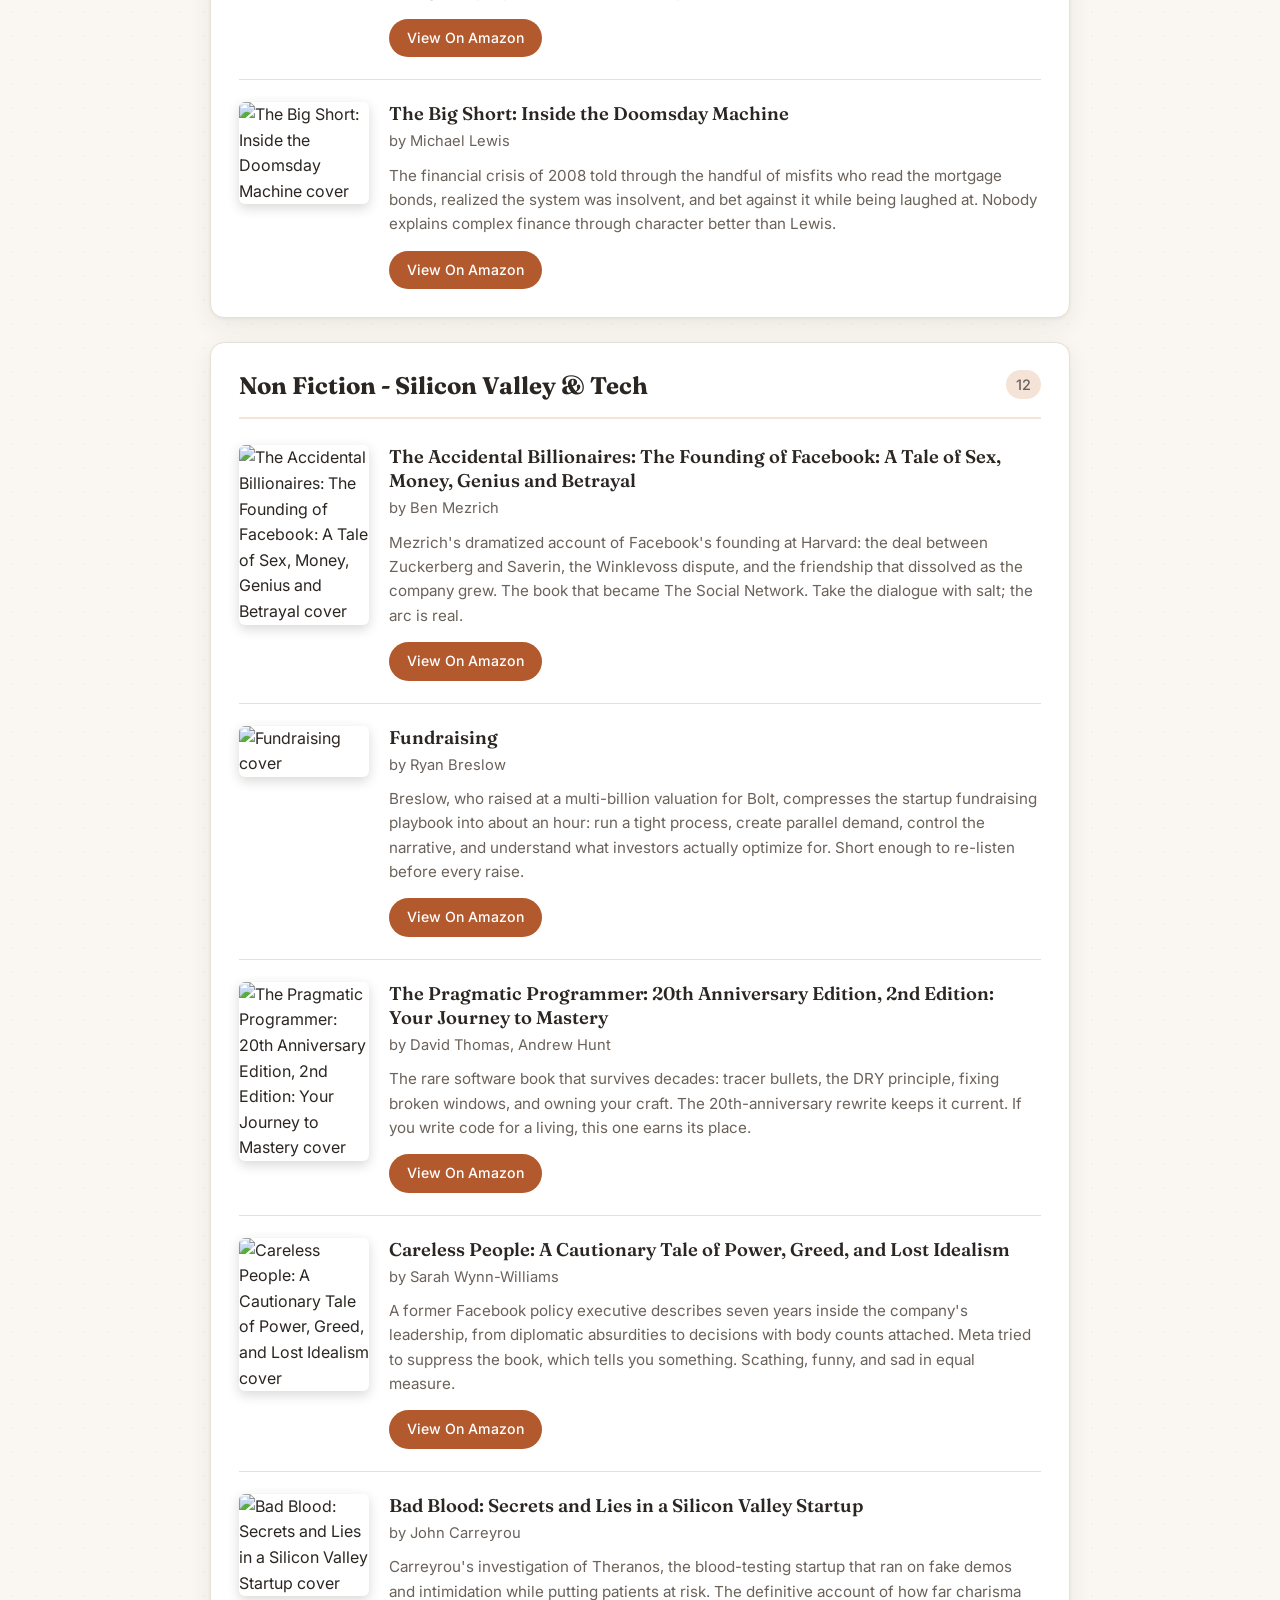
==== commit f825b5e6: "Make filter bar non-sticky; remove origin-story paragraph The filter bar now scrolls away with the p" ====
--- a/index.html
+++ b/index.html
@@ -55,9 +55,6 @@
         <section>
             <div class="story-card">
                 <h3 class="section-heading">About this website</h3>
-                <p>Outside of books assigned for school, I was never much of a reader growing up. Back in 2012, I
-                    decided to change that and set a goal of reading one book a month for a year. I got hooked. Since
-                    then, I've read over 1,500 books.</p>
                 <p>This website is a collection of the best books I've read. Nearly all of my reading happens in audiobook form, and every book recommended here is available as an audiobook. I've organized them by category and added a
                     short description of each book. I don't necessarily agree with the premise of every book here, but I find seeing things from multiple perspectives interesting. My hope is that someone is able to get as much from these books as I
                     have. Also, if you have any recommendations, please let me know!</p>
@@ -70,7 +67,6 @@
                 <p class="last-updated" id="last-updated">Last updated January 23, 2025</p>
             </div>
 
-            <div id="filter-sentinel" style="height: 1px;"></div>
             <div class="filter-bar">
                 <div class="search-wrap">
                     <svg class="search-icon" viewBox="0 0 24 24" fill="none" stroke="currentColor" stroke-width="2"
@@ -212,16 +208,10 @@
             }
         }
 
-        function onScroll() {
+        window.addEventListener('scroll', function () {
             var btn = document.getElementById('back-to-top');
             btn.classList.toggle('visible', window.scrollY > 600);
-            var sentinel = document.getElementById('filter-sentinel');
-            var stuck = sentinel.getBoundingClientRect().top < 0;
-            document.querySelector('.filter-bar').classList.toggle('stuck', stuck);
-        }
-        window.addEventListener('scroll', onScroll, { passive: true });
-        window.addEventListener('resize', onScroll);
-        onScroll();
+        }, { passive: true });
 
         fetch('books.json')
             .then(function (r) { return r.json(); })
--- a/styles.css
+++ b/styles.css
@@ -167,9 +167,6 @@
 }
 
 .filter-bar {
-  position: sticky;
-  top: 0;
-  z-index: 10;
   background: var(--surface);
   border: 1px solid var(--line);
   border-radius: var(--radius);
@@ -469,21 +466,3 @@
     border-bottom: none;
   }
 }
-
-/* Hide the genre pills while scrolled into the book list; the sticky bar
-   collapses to just the search box. */
-.genre-pills {
-  max-height: 400px;
-  overflow: hidden;
-  transition: max-height 0.25s ease, opacity 0.2s ease, margin 0.25s ease;
-}
-
-.filter-bar.stuck .genre-pills {
-  max-height: 0;
-  opacity: 0;
-  margin: 0;
-}
-
-.filter-bar.stuck .search-wrap {
-  margin-bottom: 0;
-}
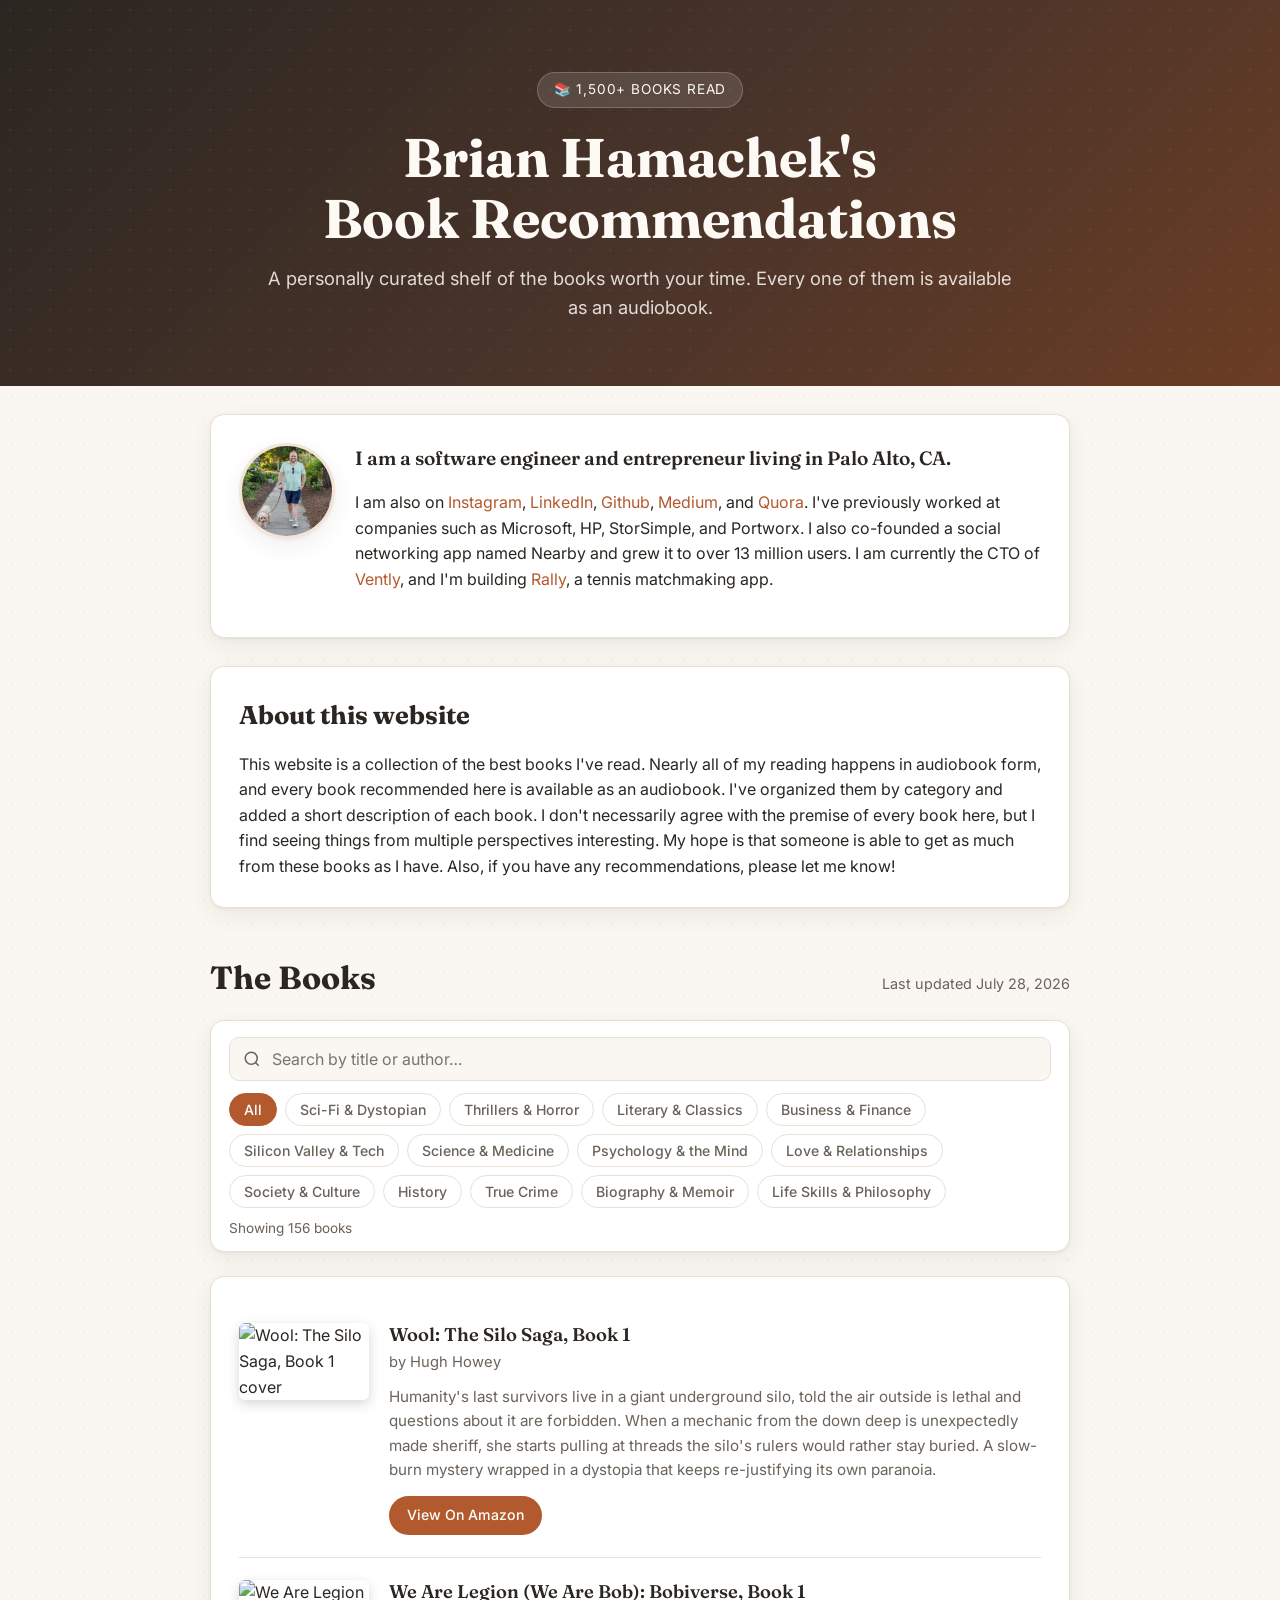
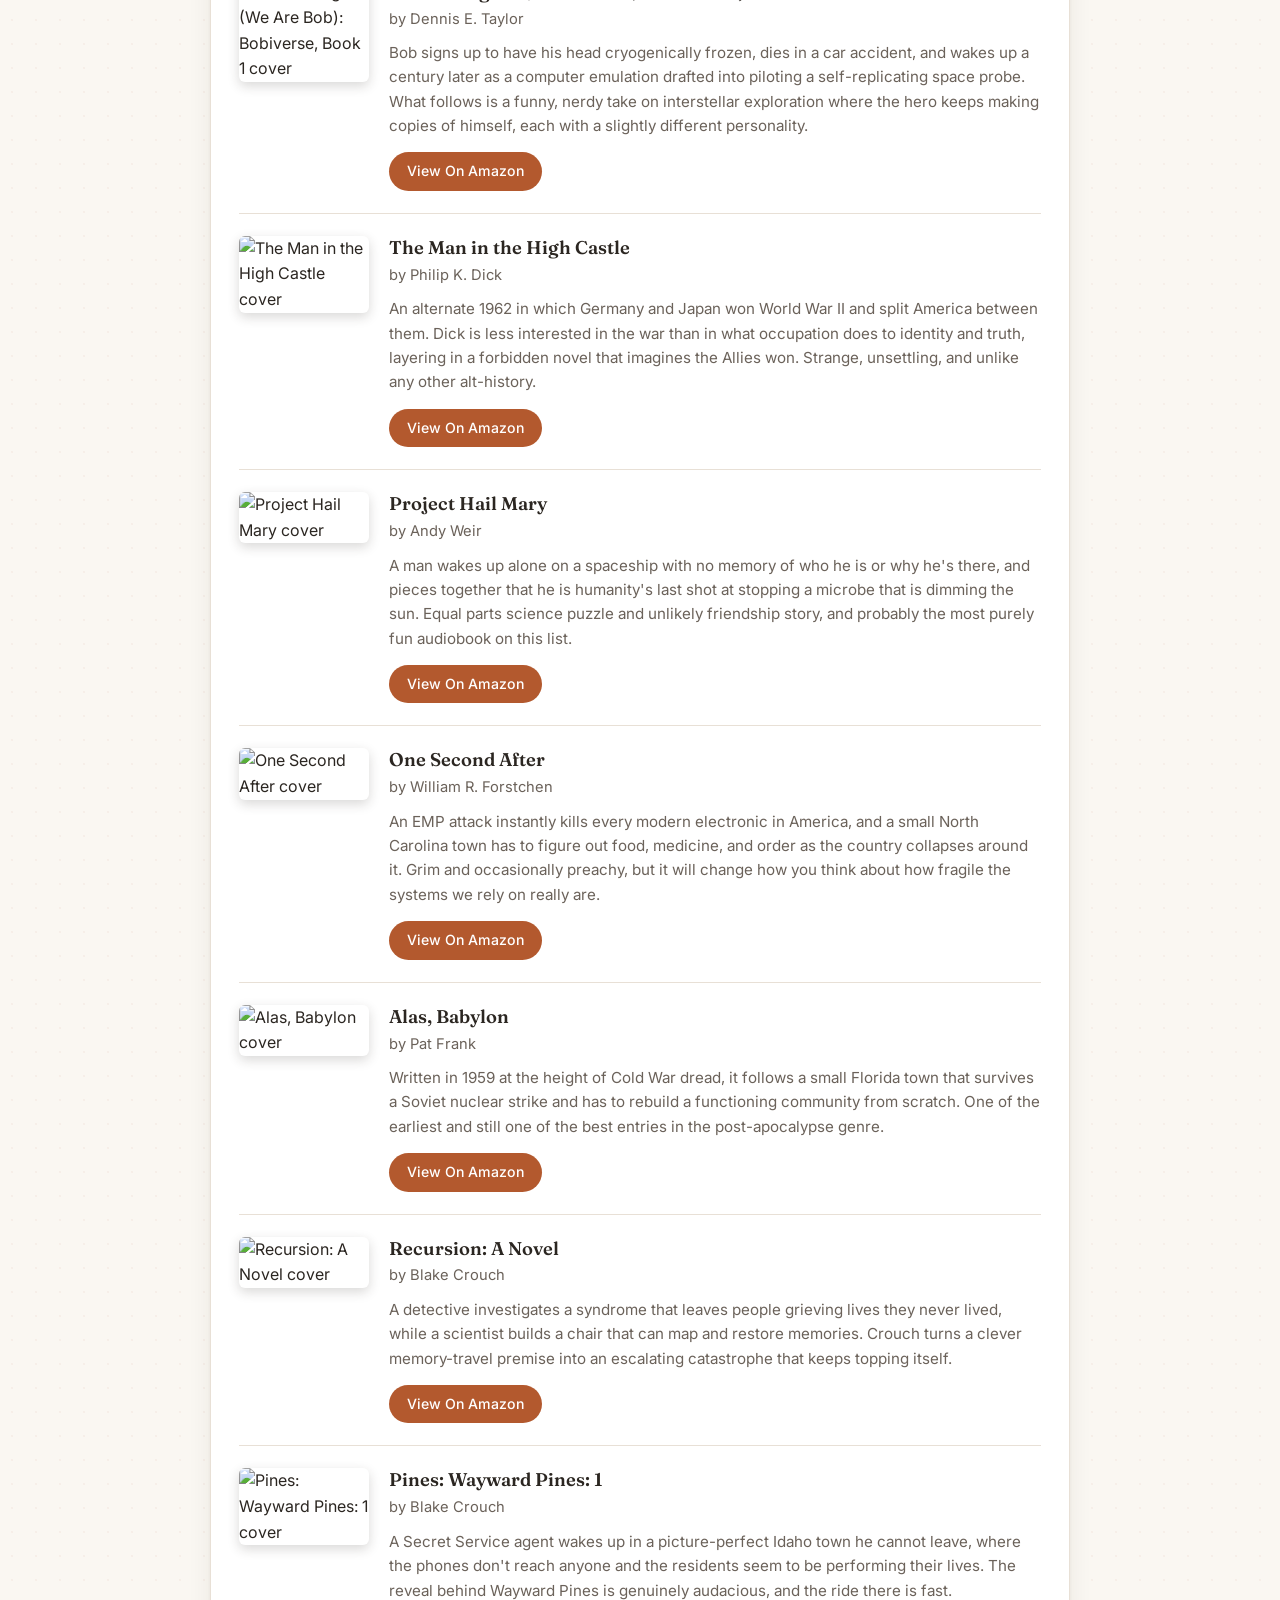
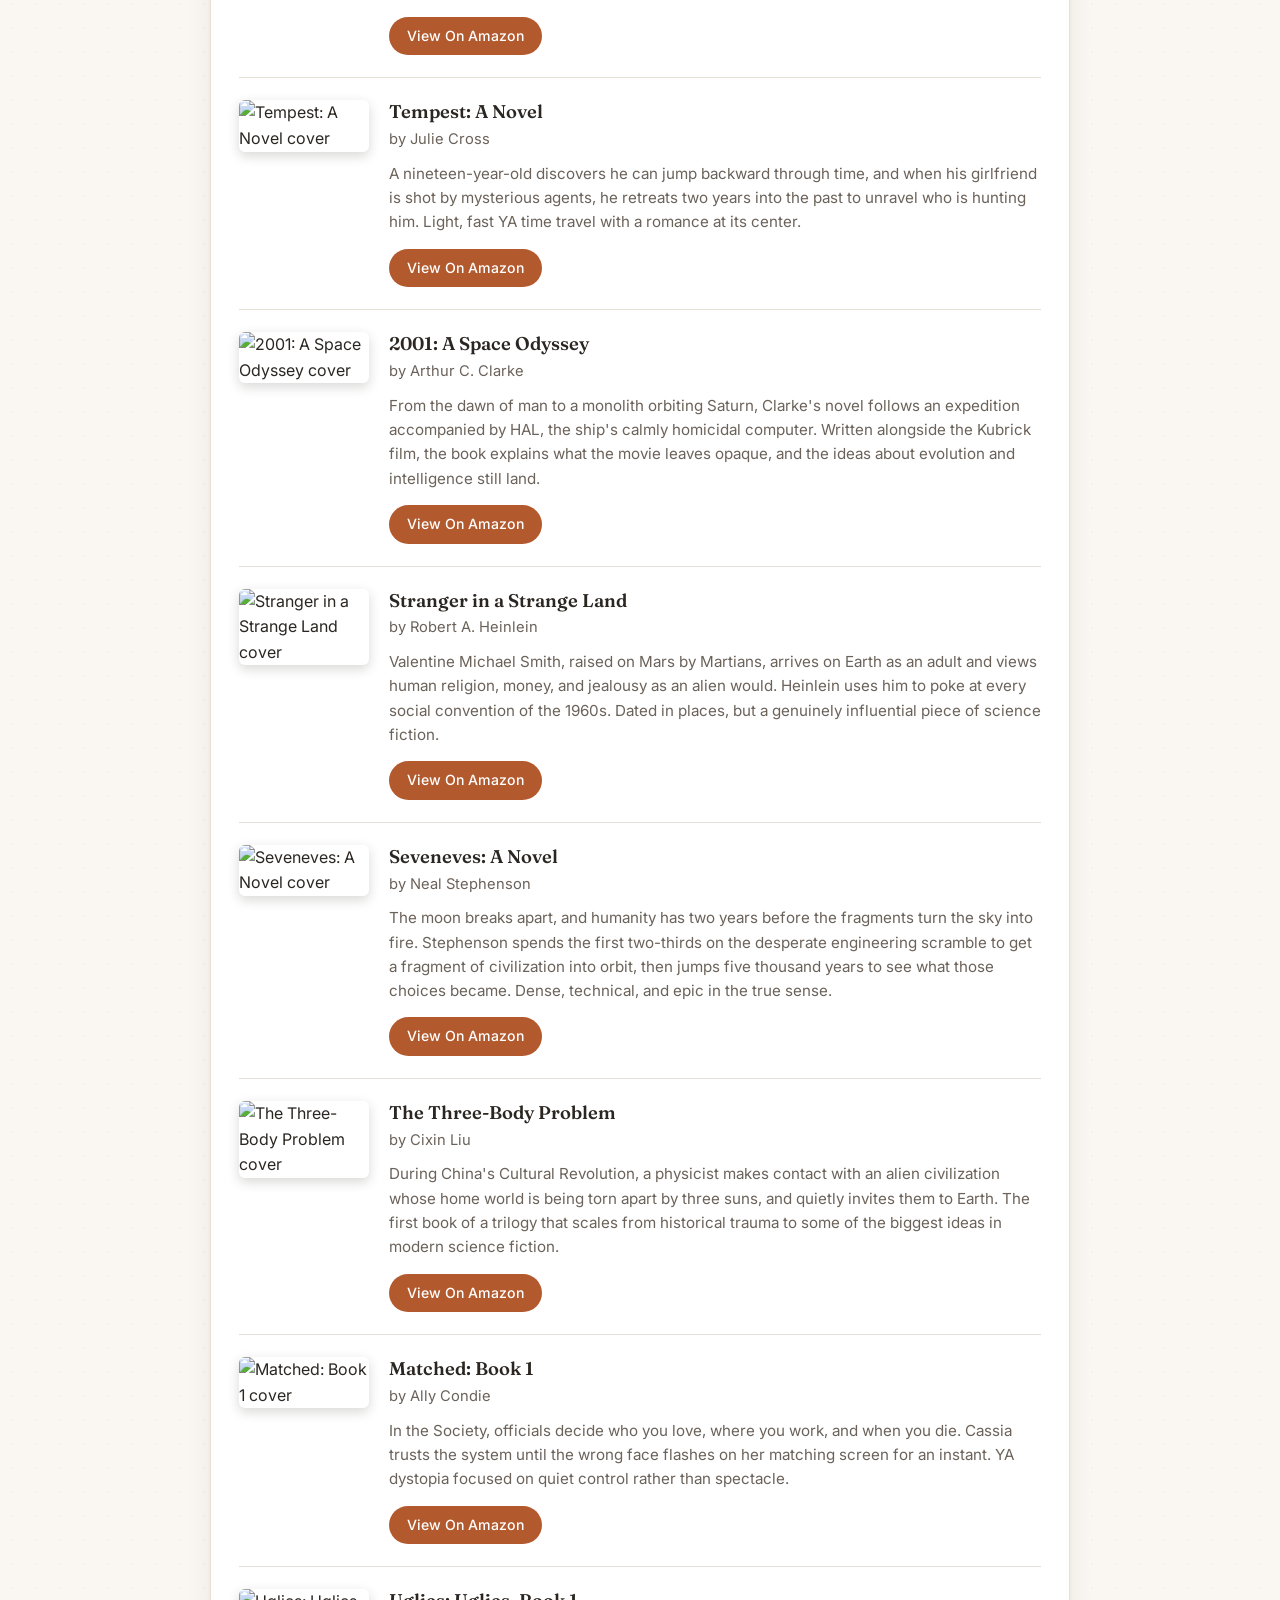
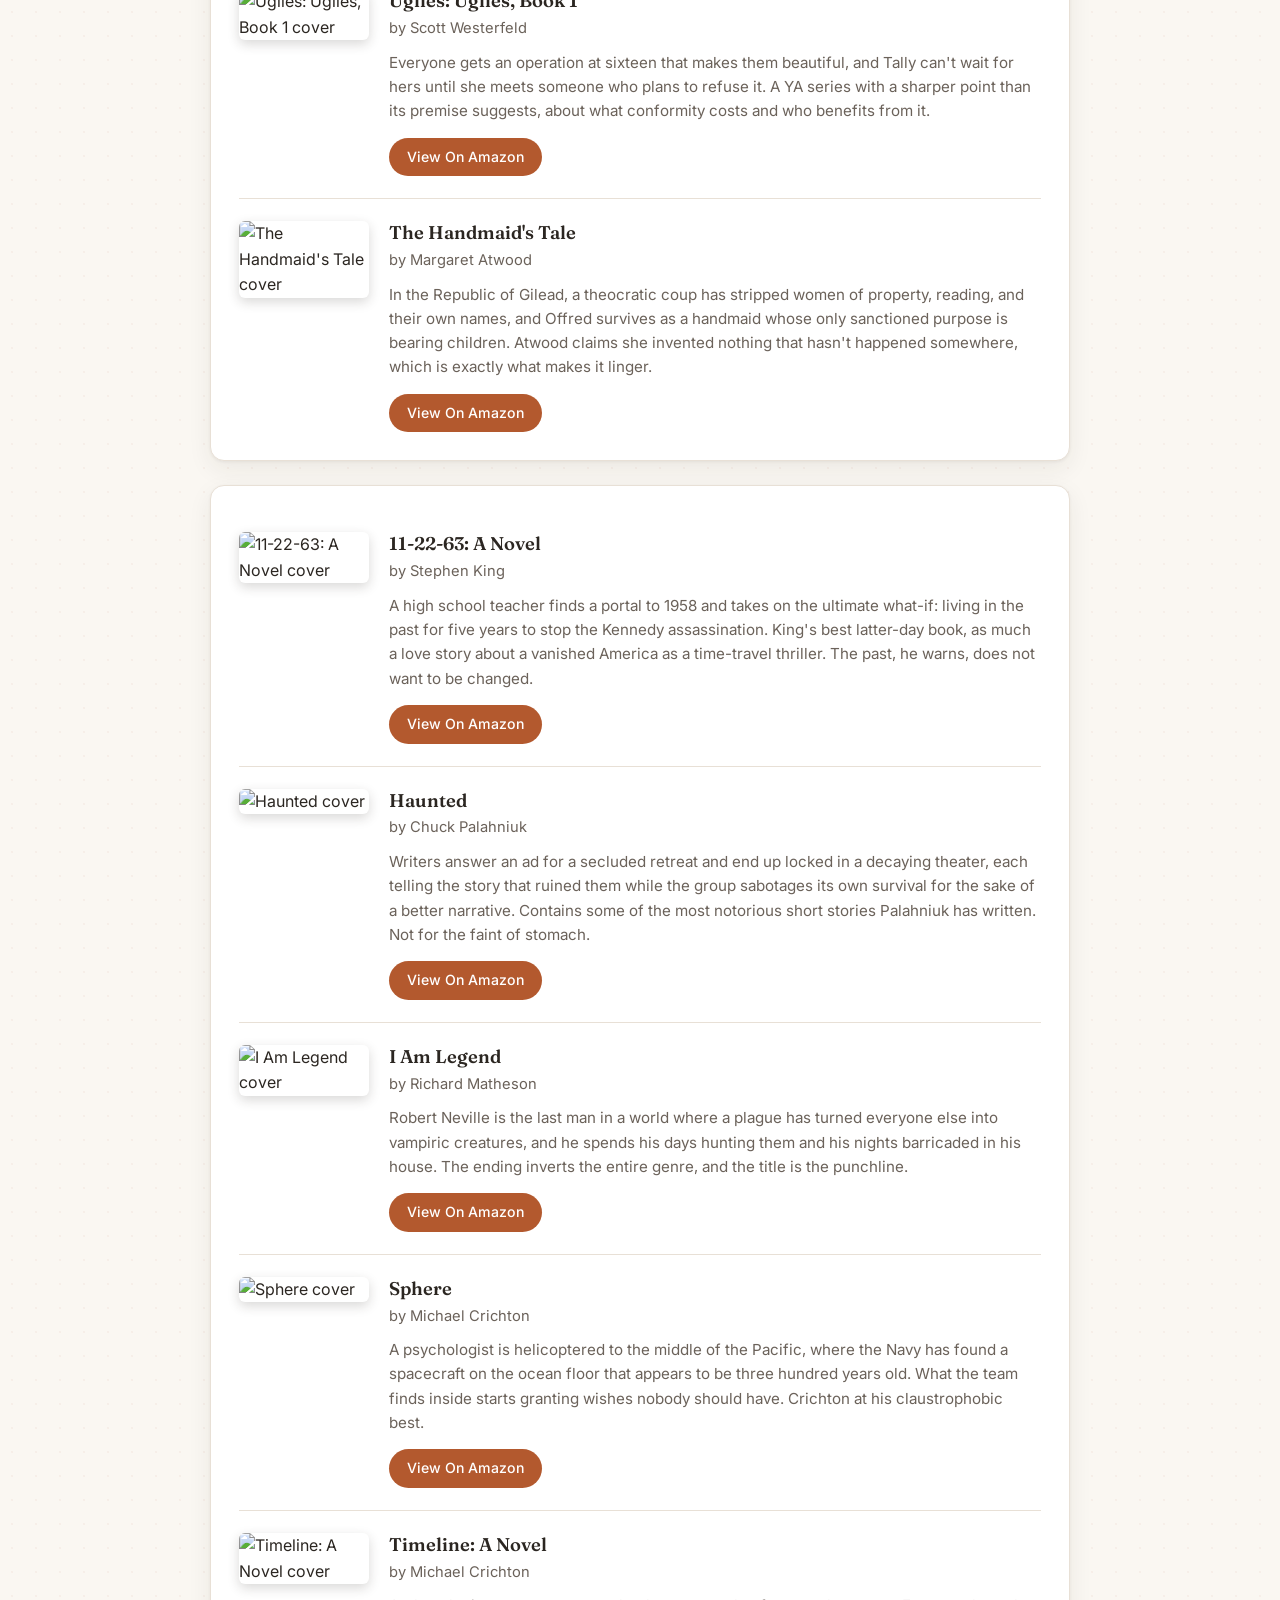
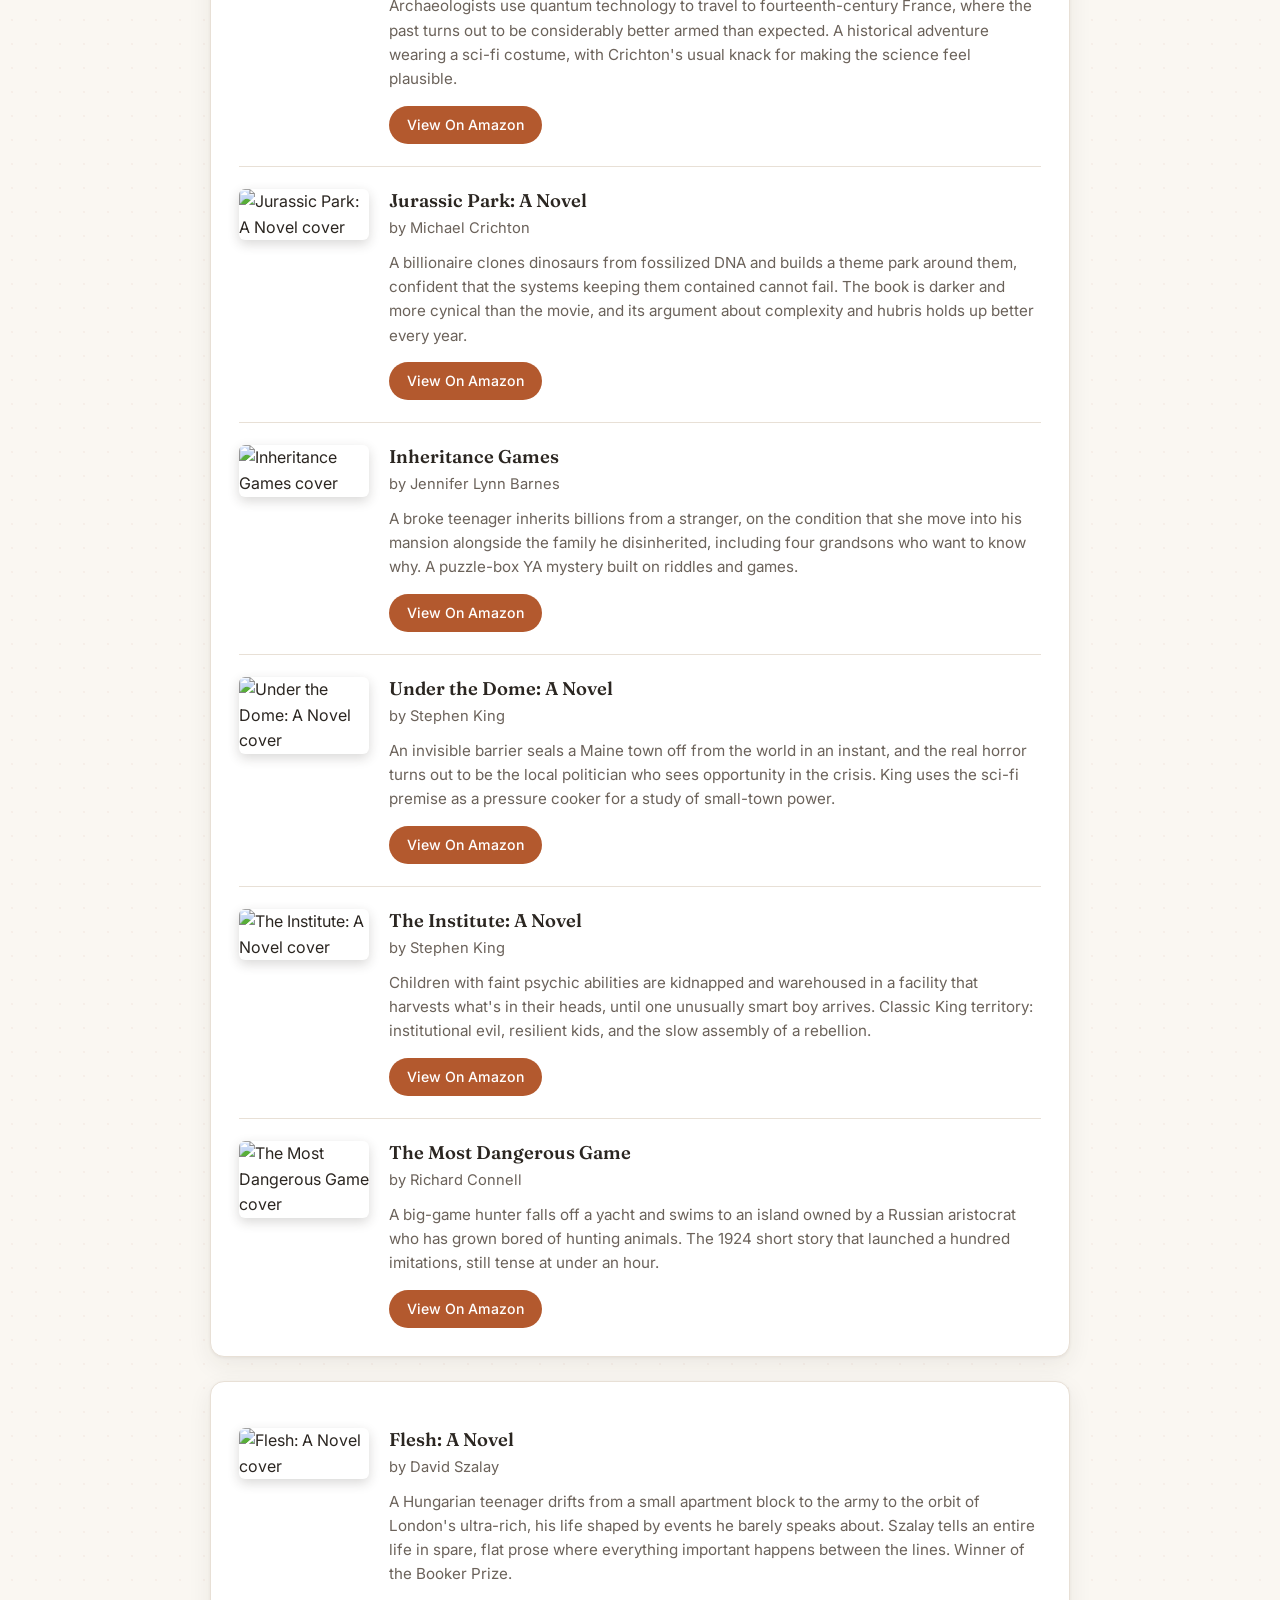
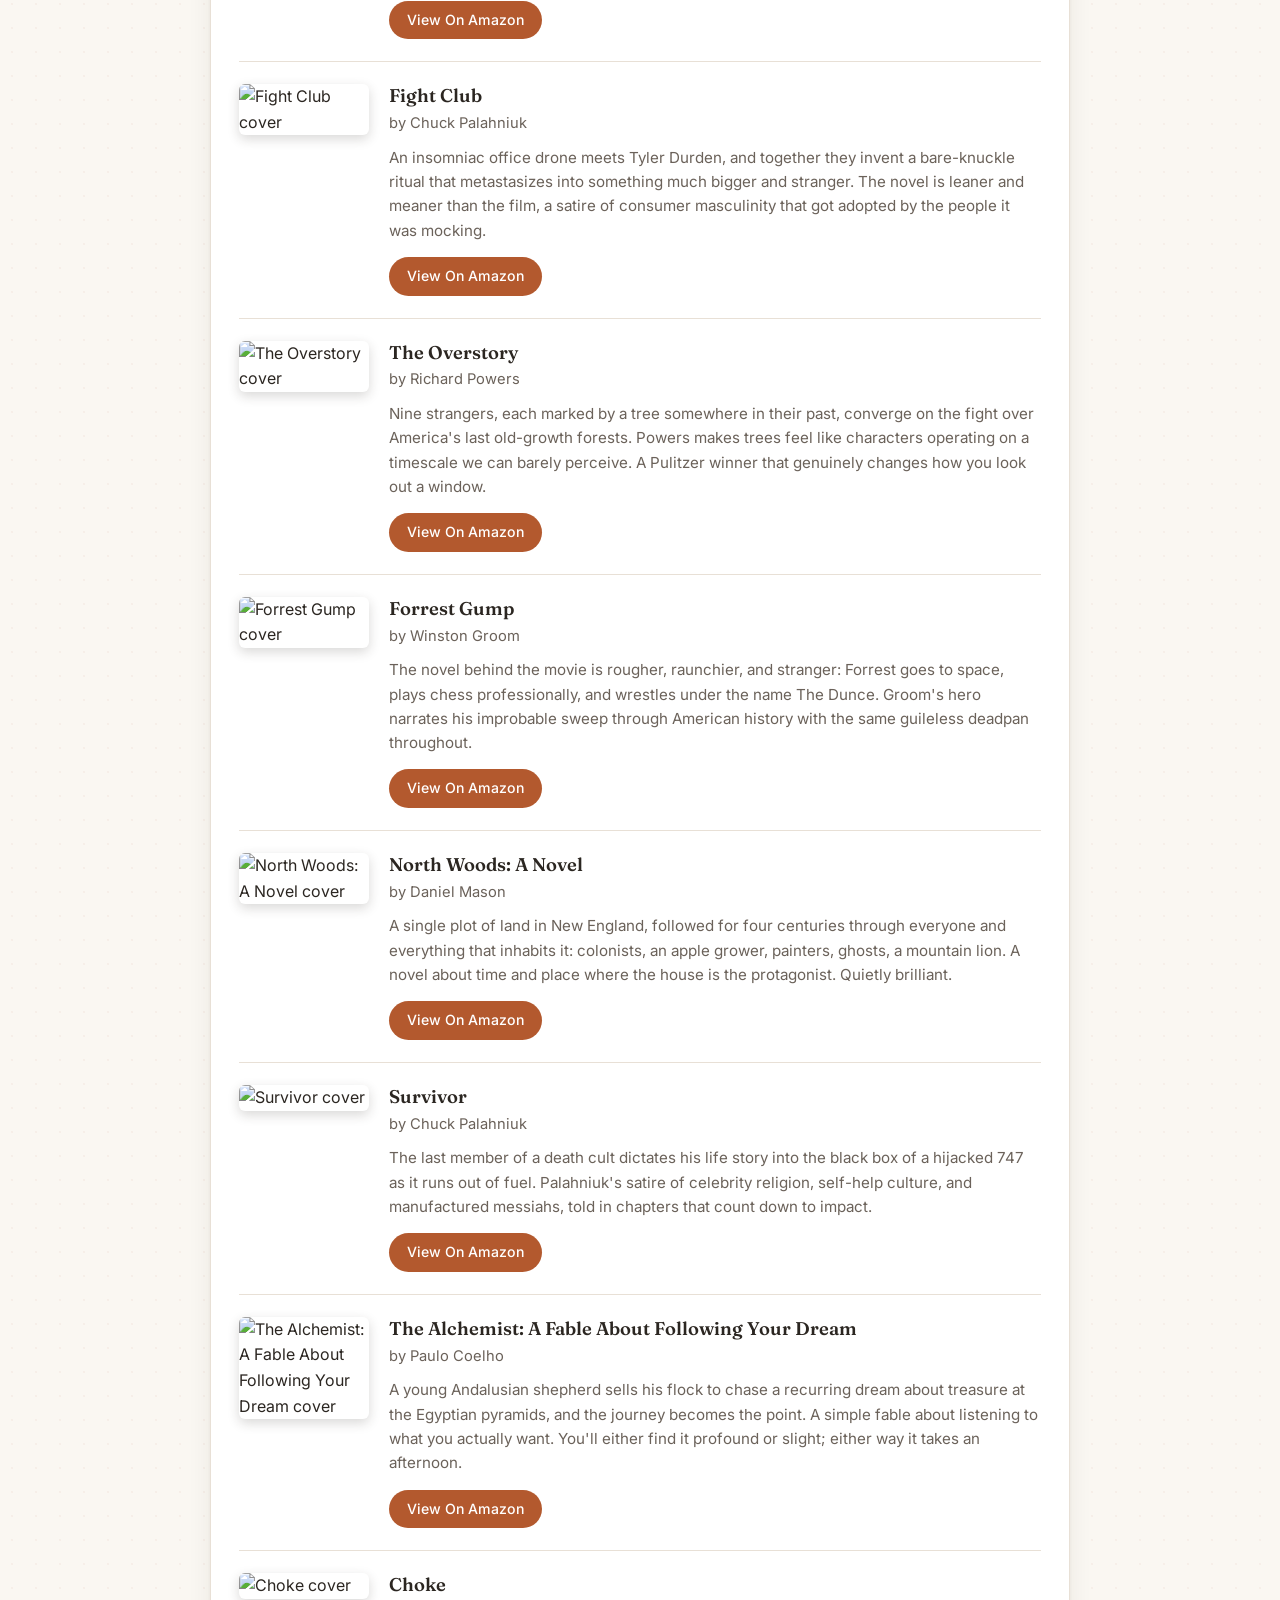
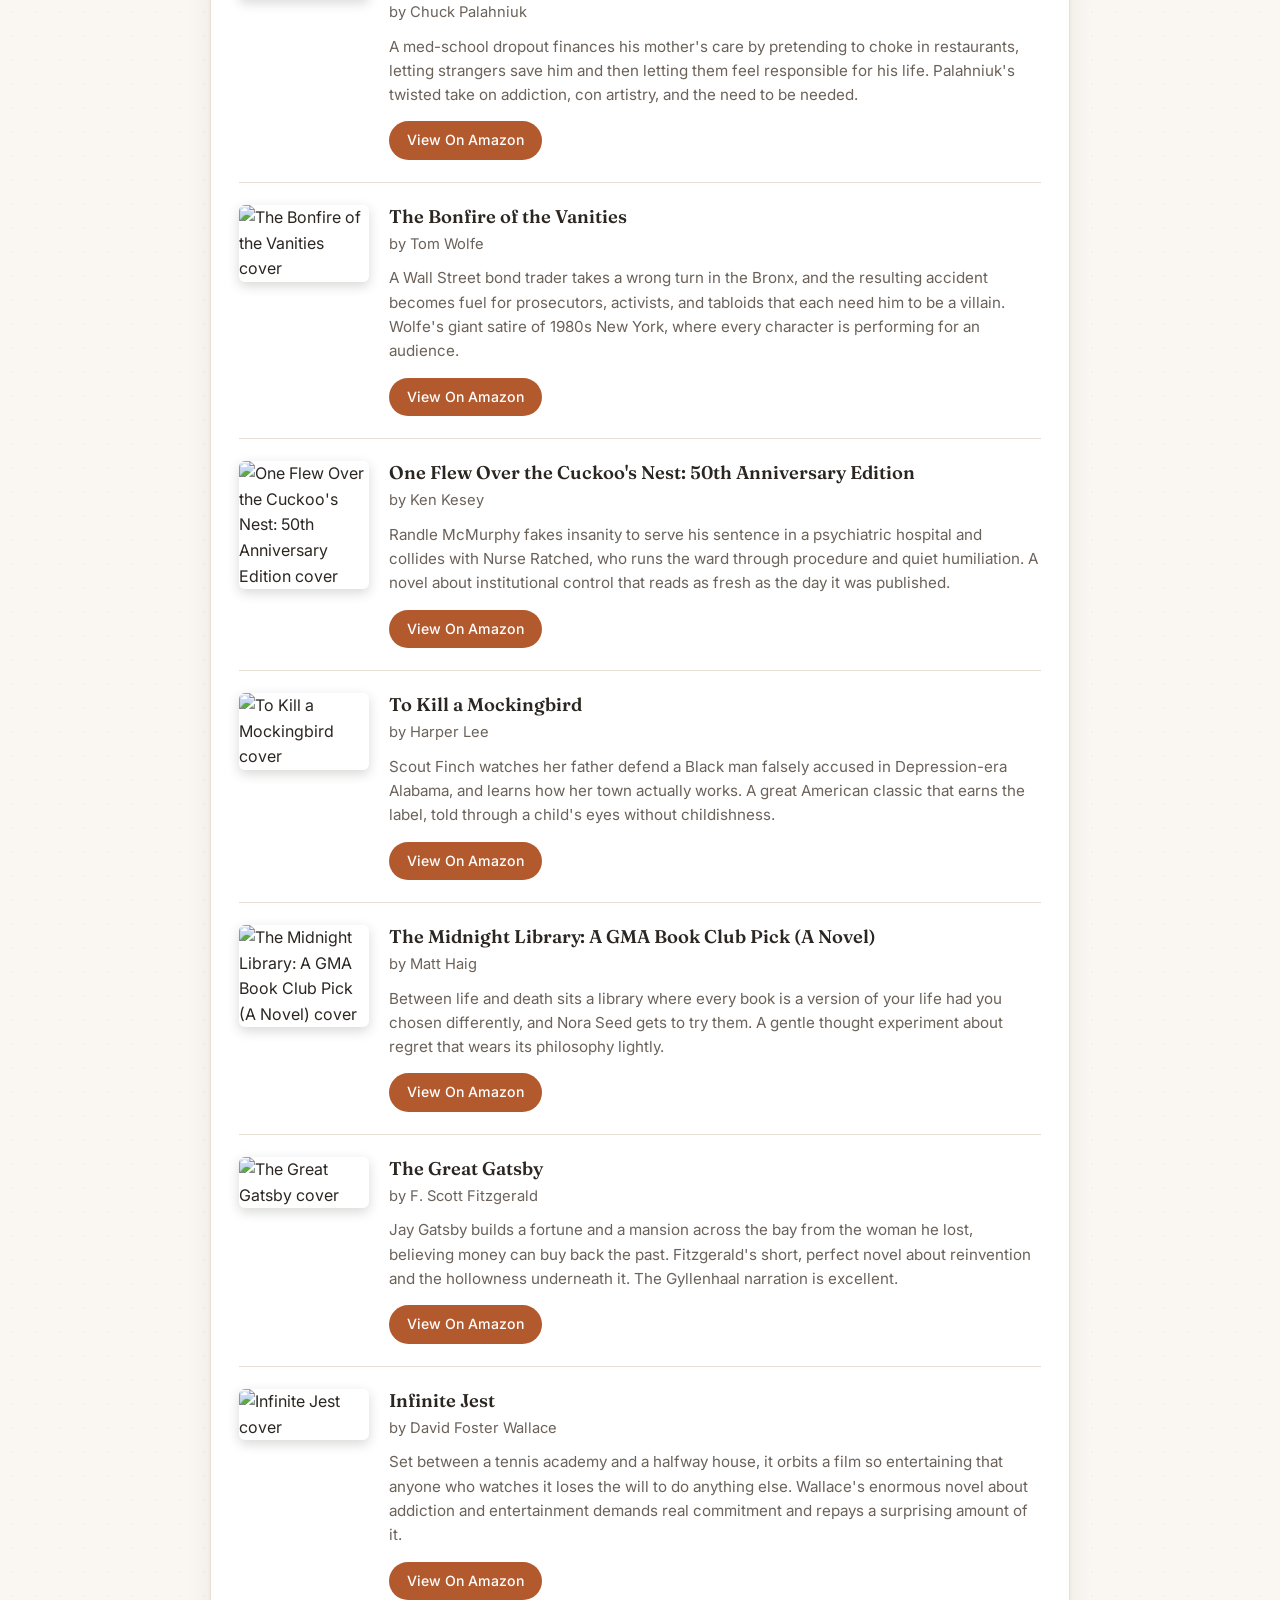
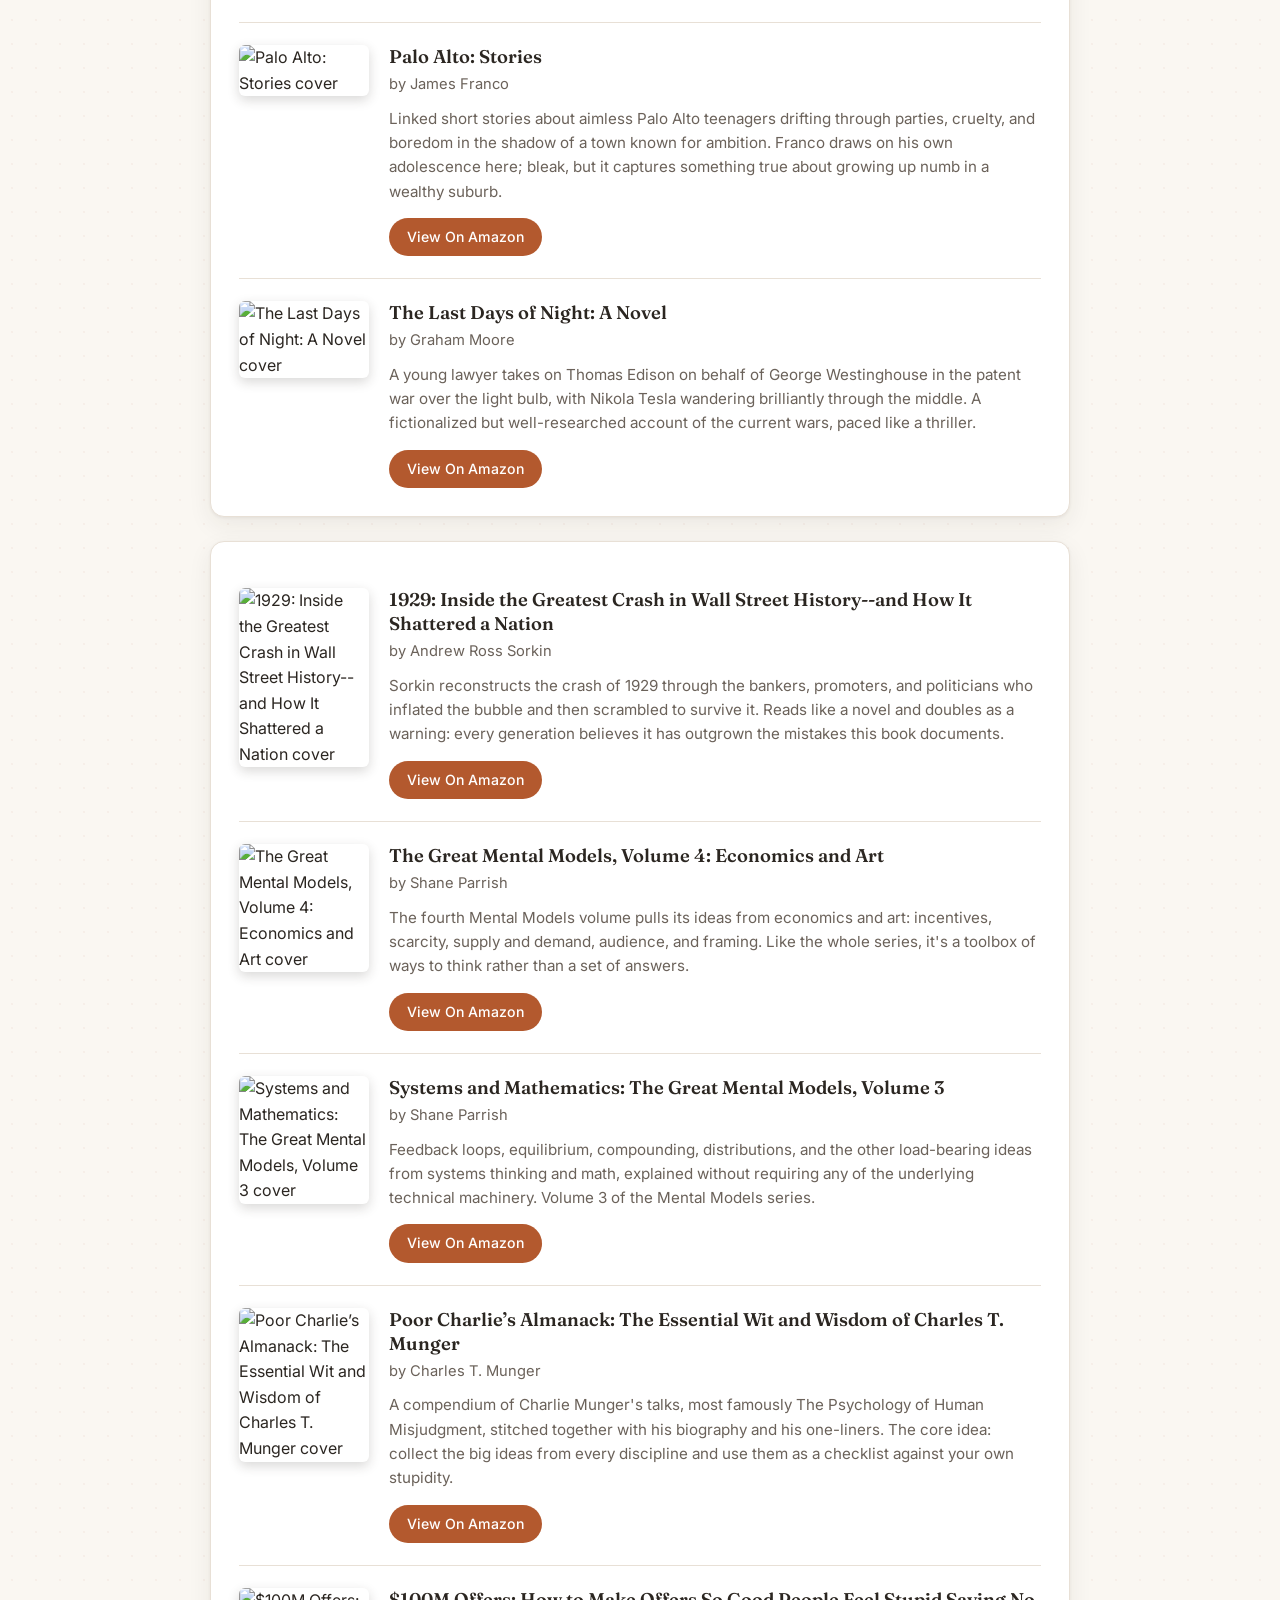
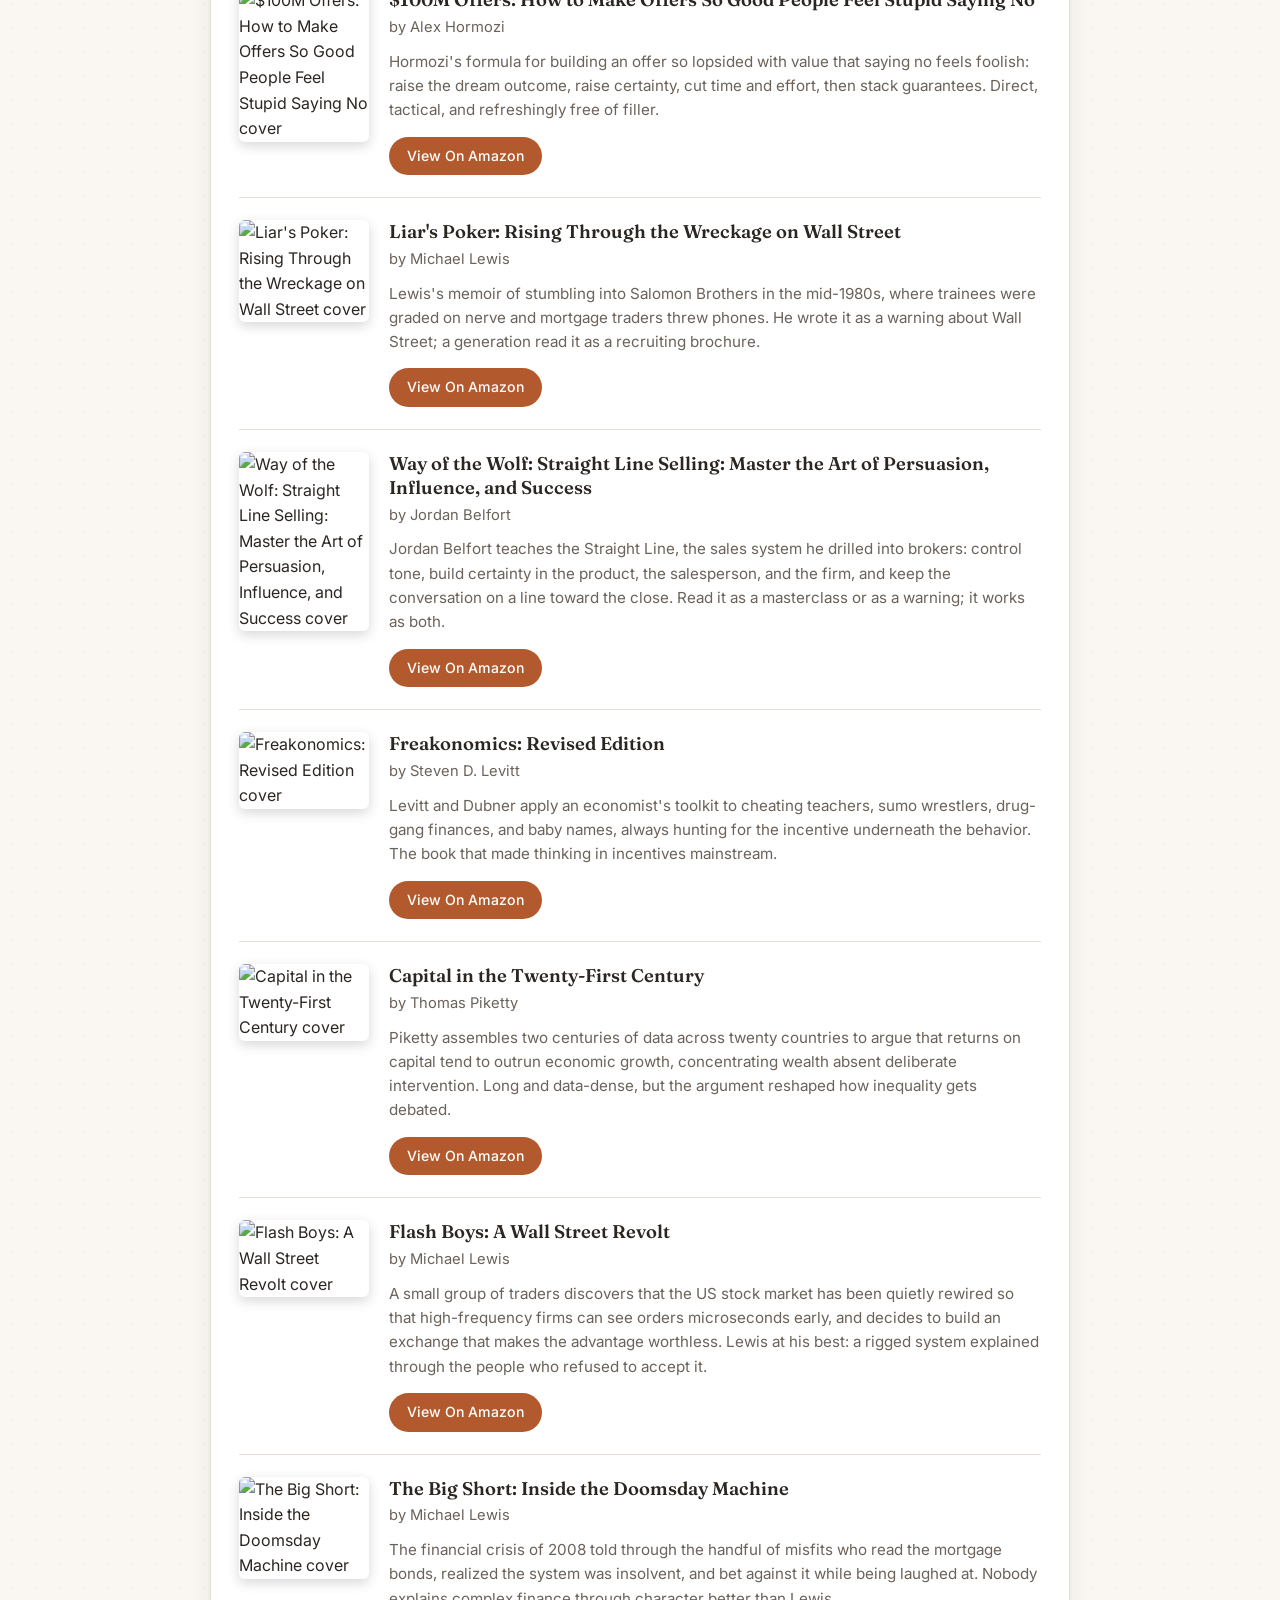
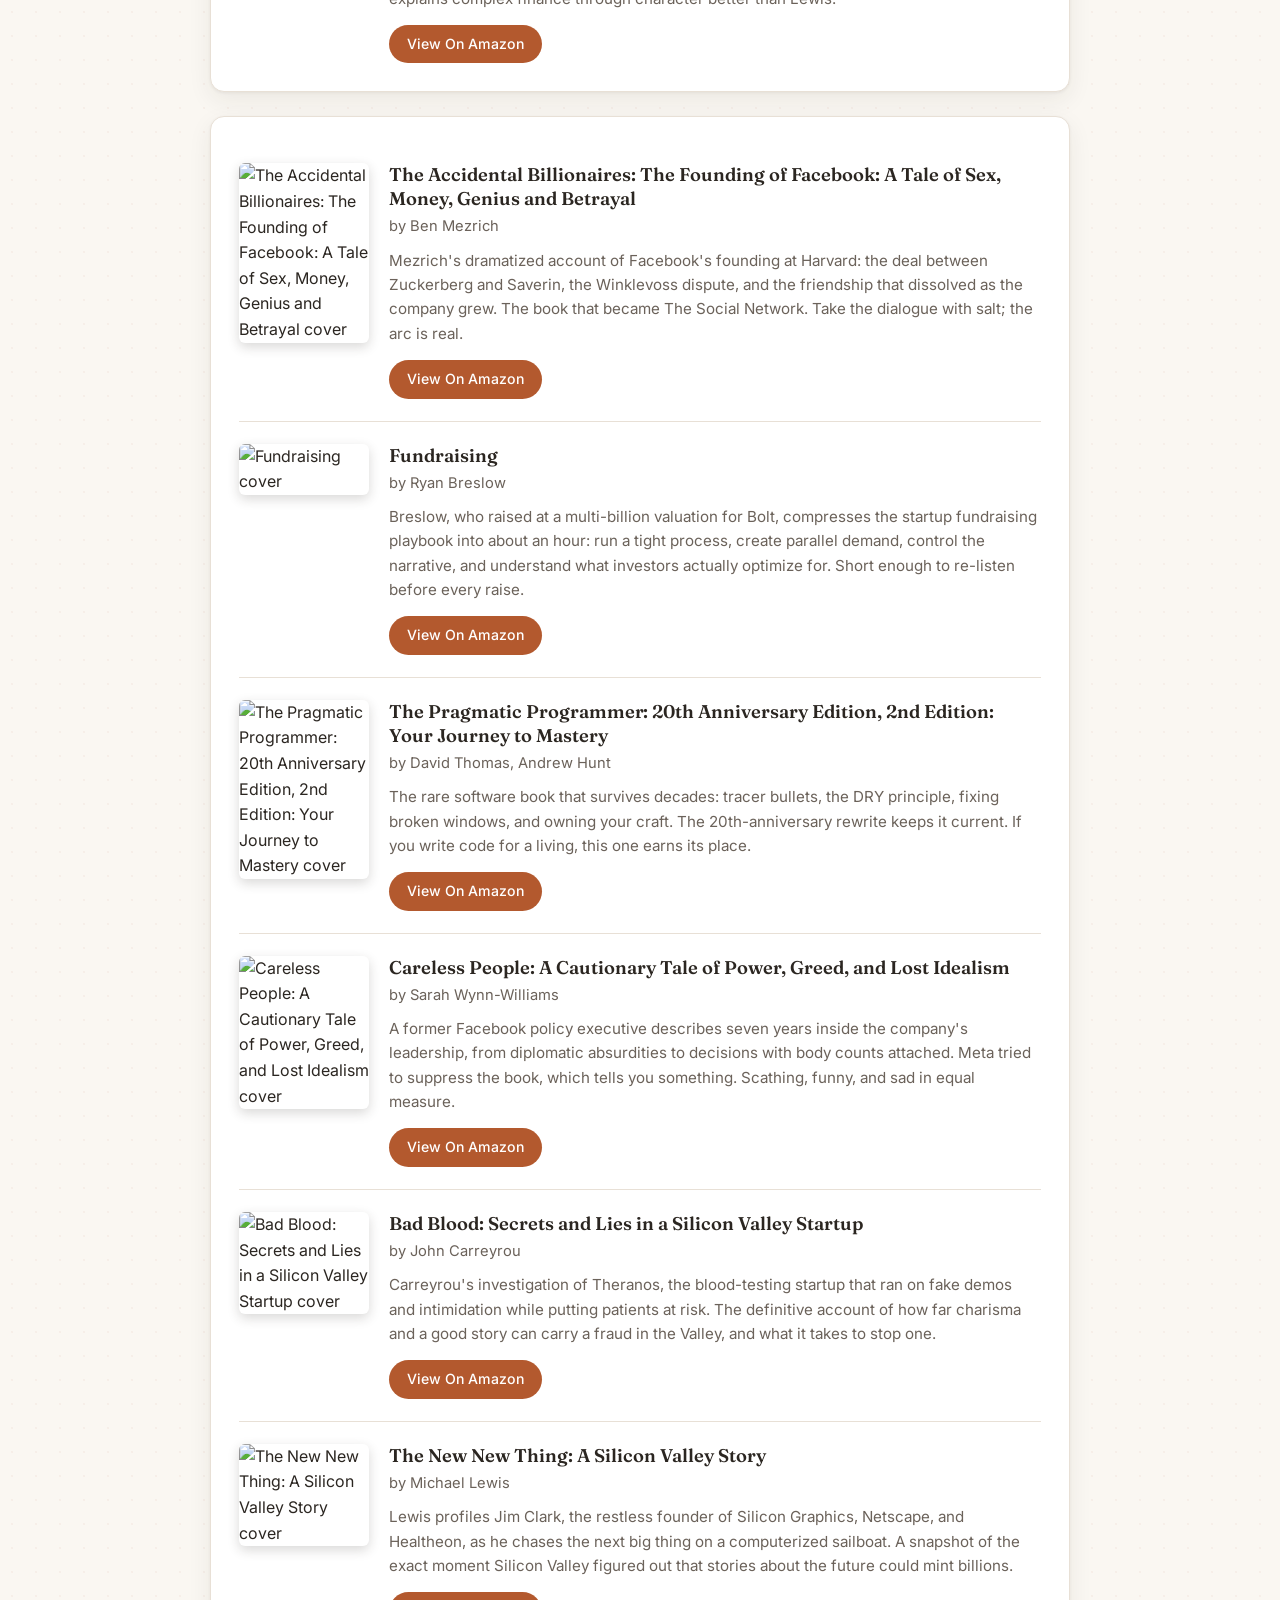
==== commit 0e95420e: "Remove category group headings; cache-bust stylesheet Categories now flow together without visible h" ====
--- a/index.html
+++ b/index.html
@@ -11,7 +11,7 @@
     <link
         href="https://fonts.googleapis.com/css2?family=Fraunces:opsz,wght@9..144,600;9..144,700&family=Inter:wght@400;500;600&display=swap"
         rel="stylesheet">
-    <link rel="stylesheet" href="styles.css">
+    <link rel="stylesheet" href="styles.css?v=2">
     <meta name="viewport" content="width=device-width, initial-scale=1.0">
 </head>
 
@@ -101,12 +101,6 @@
     <script type="text/javascript">
 
         var activeCategory = "all";
-        var isMobile = window.matchMedia('(max-width: 768px)');
-
-        function toggleCategory(id) {
-            if (!isMobile.matches) { return; }
-            document.getElementById(id).classList.toggle('collapsed');
-        }
 
         function esc(s) {
             var d = document.createElement('div');
@@ -127,16 +121,9 @@
                         '<a class="book-link" target="_blank" rel="noopener" href="' + esc(b.link) + '">View On Amazon</a>' +
                         '</div></div>';
                 }).join('');
-                return '<div class="category-container" id="' + esc(cat.id) + '">' +
-                    '<h2 class="cat-toggle" onclick="toggleCategory(\'' + esc(cat.id) + '\')">' + esc(cat.name) +
-                    '<span class="cat-count">' + cat.books.length + '</span></h2>' + books + '</div>';
+                return '<div class="category-container" id="' + esc(cat.id) + '">' + books + '</div>';
             });
             listEl.innerHTML = htmlParts.join('');
-            if (isMobile.matches) {
-                document.querySelectorAll('.category-container').forEach(function (c) {
-                    c.classList.add('collapsed');
-                });
-            }
             var pillsEl = document.getElementById('genre-pills');
             data.categories.forEach(function (cat) {
                 var btn = document.createElement('button');
@@ -166,17 +153,6 @@
             var containers = document.getElementsByClassName('category-container');
             var visibleBooks = 0;
 
-            if (isMobile.matches) {
-                for (var k = 0; k < containers.length; k++) {
-                    var isActive = containers[k].id === activeCategory;
-                    if (query || isActive) {
-                        containers[k].classList.remove('collapsed');
-                    } else if (activeCategory === 'all' && !query) {
-                        containers[k].classList.add('collapsed');
-                    }
-                }
-            }
-
             for (var i = 0; i < containers.length; i++) {
                 var container = containers[i];
                 var inCategory = (activeCategory === "all" || container.id === activeCategory);
--- a/styles.css
+++ b/styles.css
@@ -254,15 +254,6 @@
   margin-top: 24px;
 }
 
-.category-container h2 {
-  font-family: var(--serif);
-  font-style: normal;
-  font-weight: 700;
-  font-size: 1.5em;
-  margin: 0 0 4px;
-  padding-bottom: 12px;
-  border-bottom: 2px solid var(--accent-soft);
-}
 
 /* ============ Book items ============ */
 .book {
@@ -419,50 +410,3 @@
     border-right: none;
   }
 }
-
-/* ============ Collapsible categories (mobile) ============ */
-.cat-count {
-  float: right;
-  font-family: var(--sans);
-  font-size: 0.6em;
-  font-weight: 500;
-  color: var(--ink-soft);
-  background: var(--accent-soft);
-  border-radius: 100px;
-  padding: 3px 10px;
-  margin-top: 3px;
-}
-
-@media (max-width: 768px) {
-  .category-container h2.cat-toggle {
-    cursor: pointer;
-    -webkit-tap-highlight-color: transparent;
-  }
-
-  .category-container h2.cat-toggle::before {
-    content: "▾";
-    display: inline-block;
-    margin-right: 8px;
-    color: var(--accent);
-    transition: transform 0.2s ease;
-  }
-
-  .category-container.collapsed h2.cat-toggle::before {
-    transform: rotate(-90deg);
-  }
-
-  .category-container.collapsed .book {
-    display: none !important;
-  }
-
-  .category-container.collapsed {
-    padding-top: 16px;
-    padding-bottom: 16px;
-  }
-
-  .category-container.collapsed h2 {
-    margin: 0;
-    padding-bottom: 0;
-    border-bottom: none;
-  }
-}
